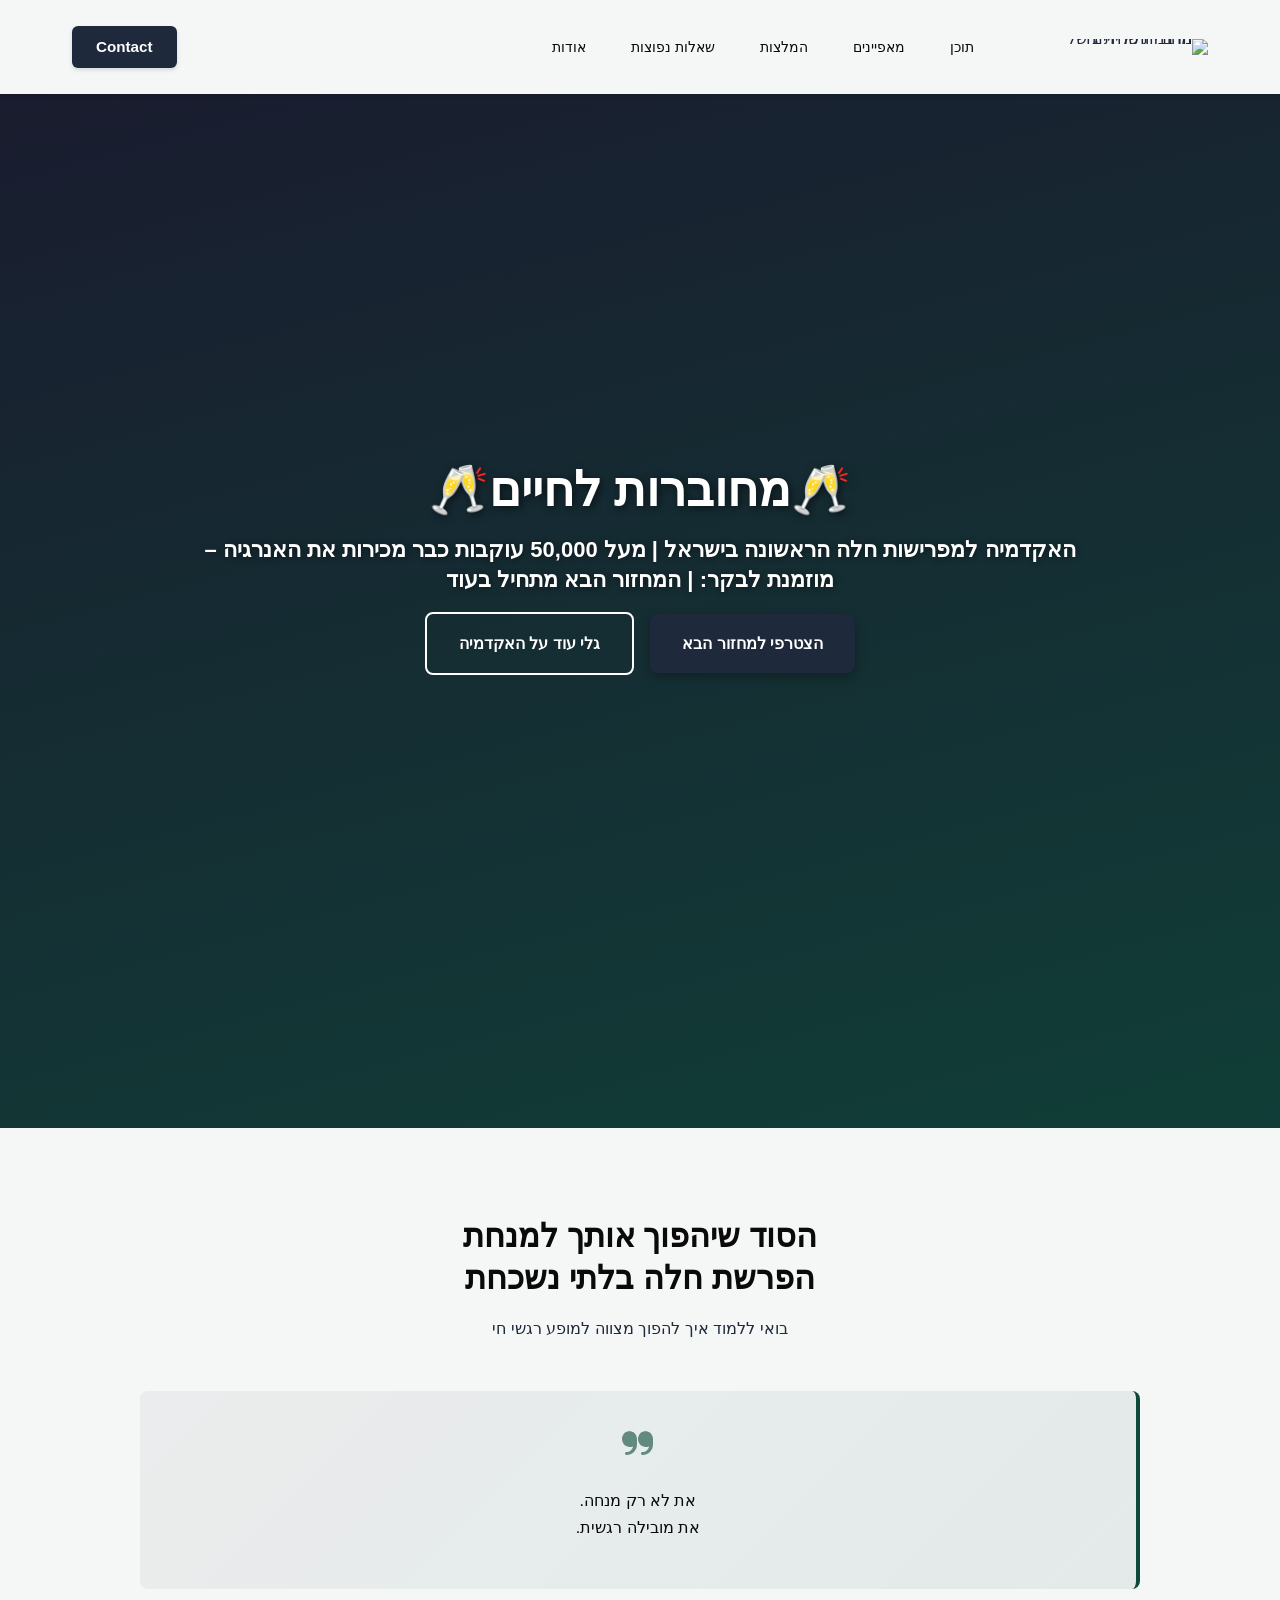
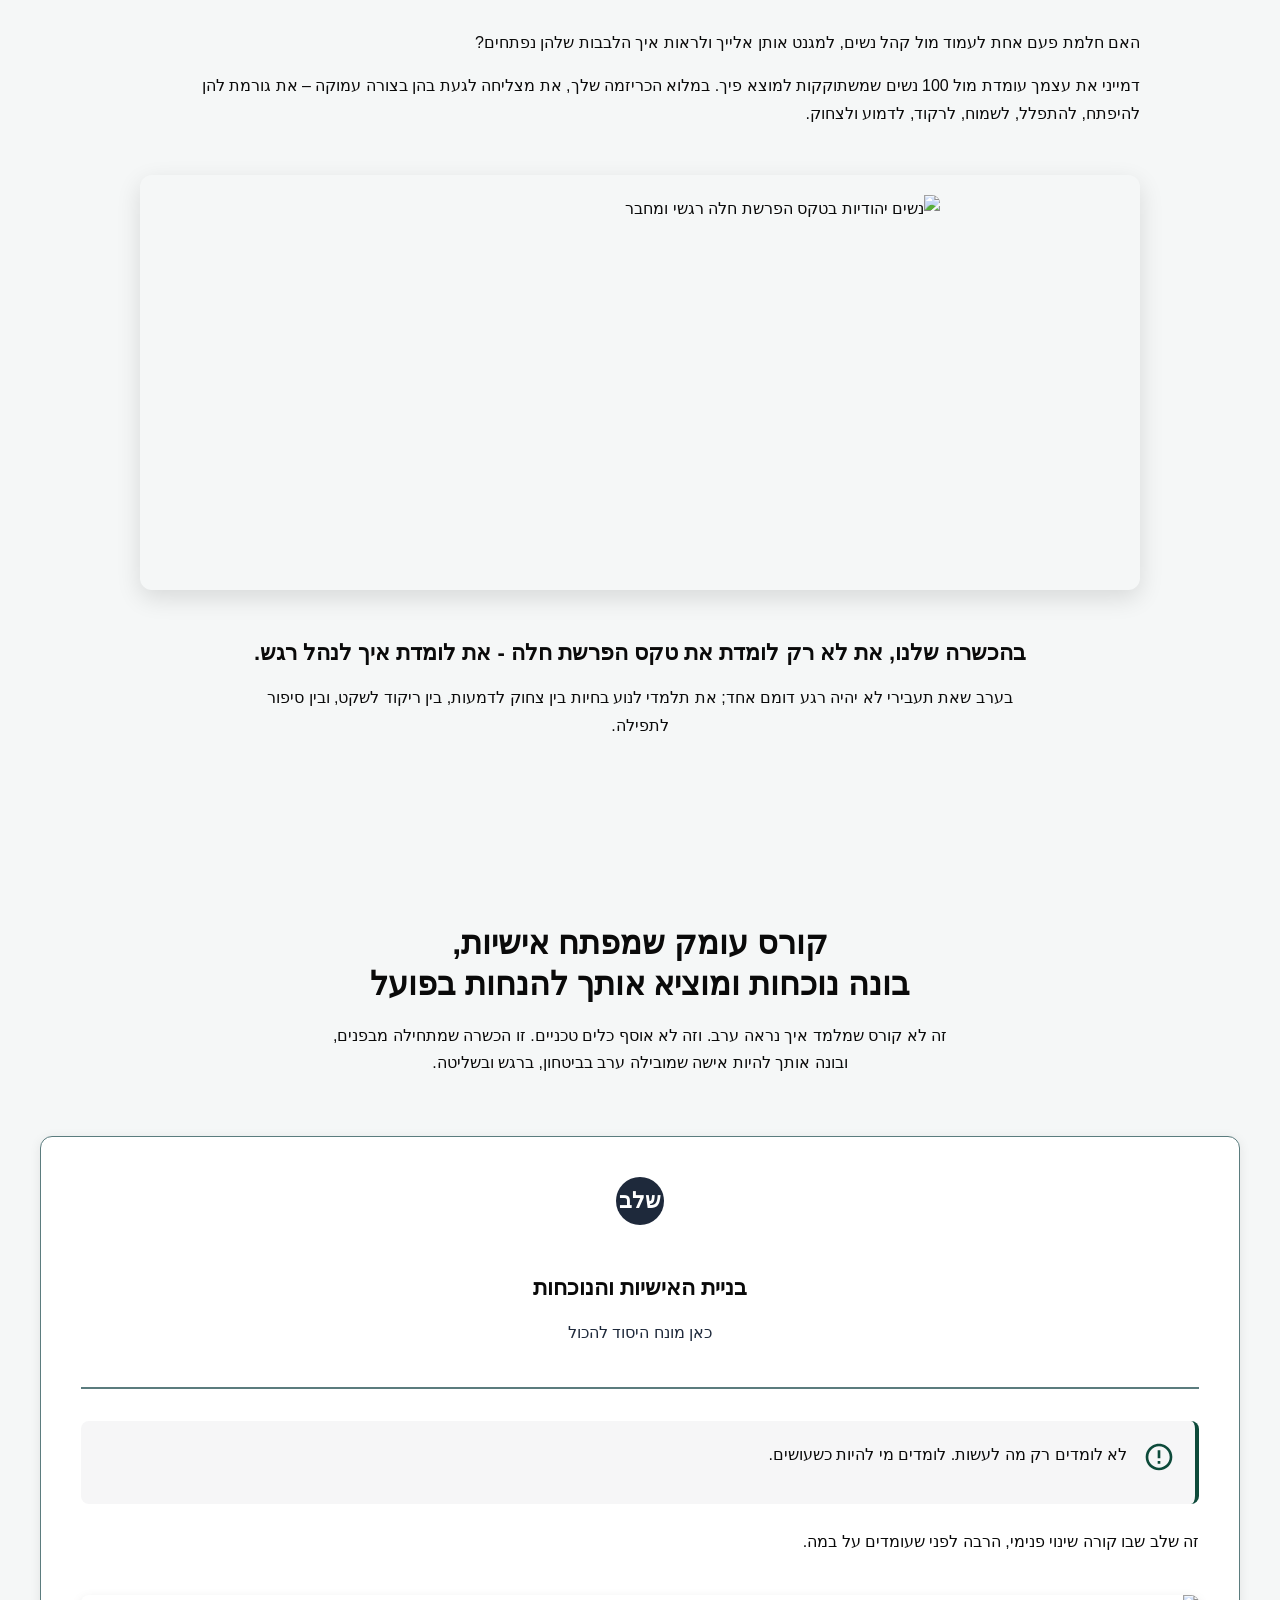
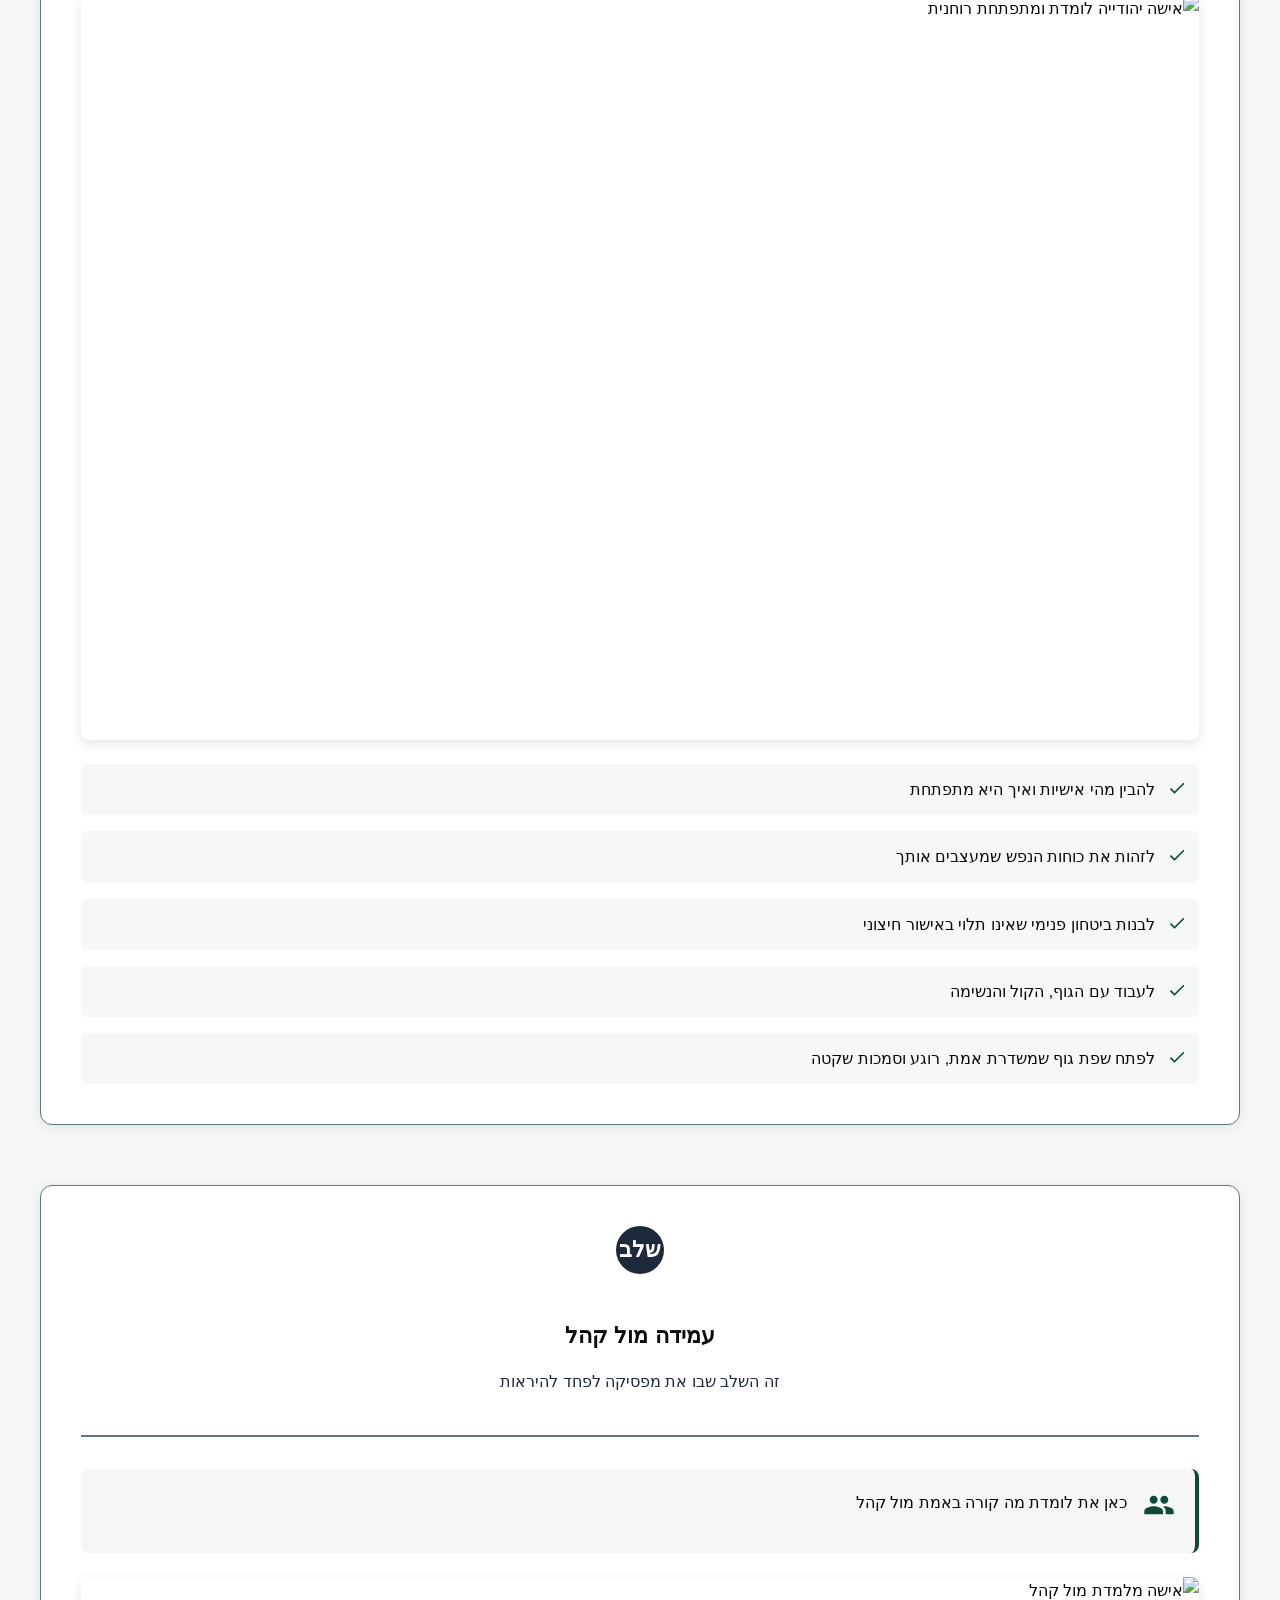
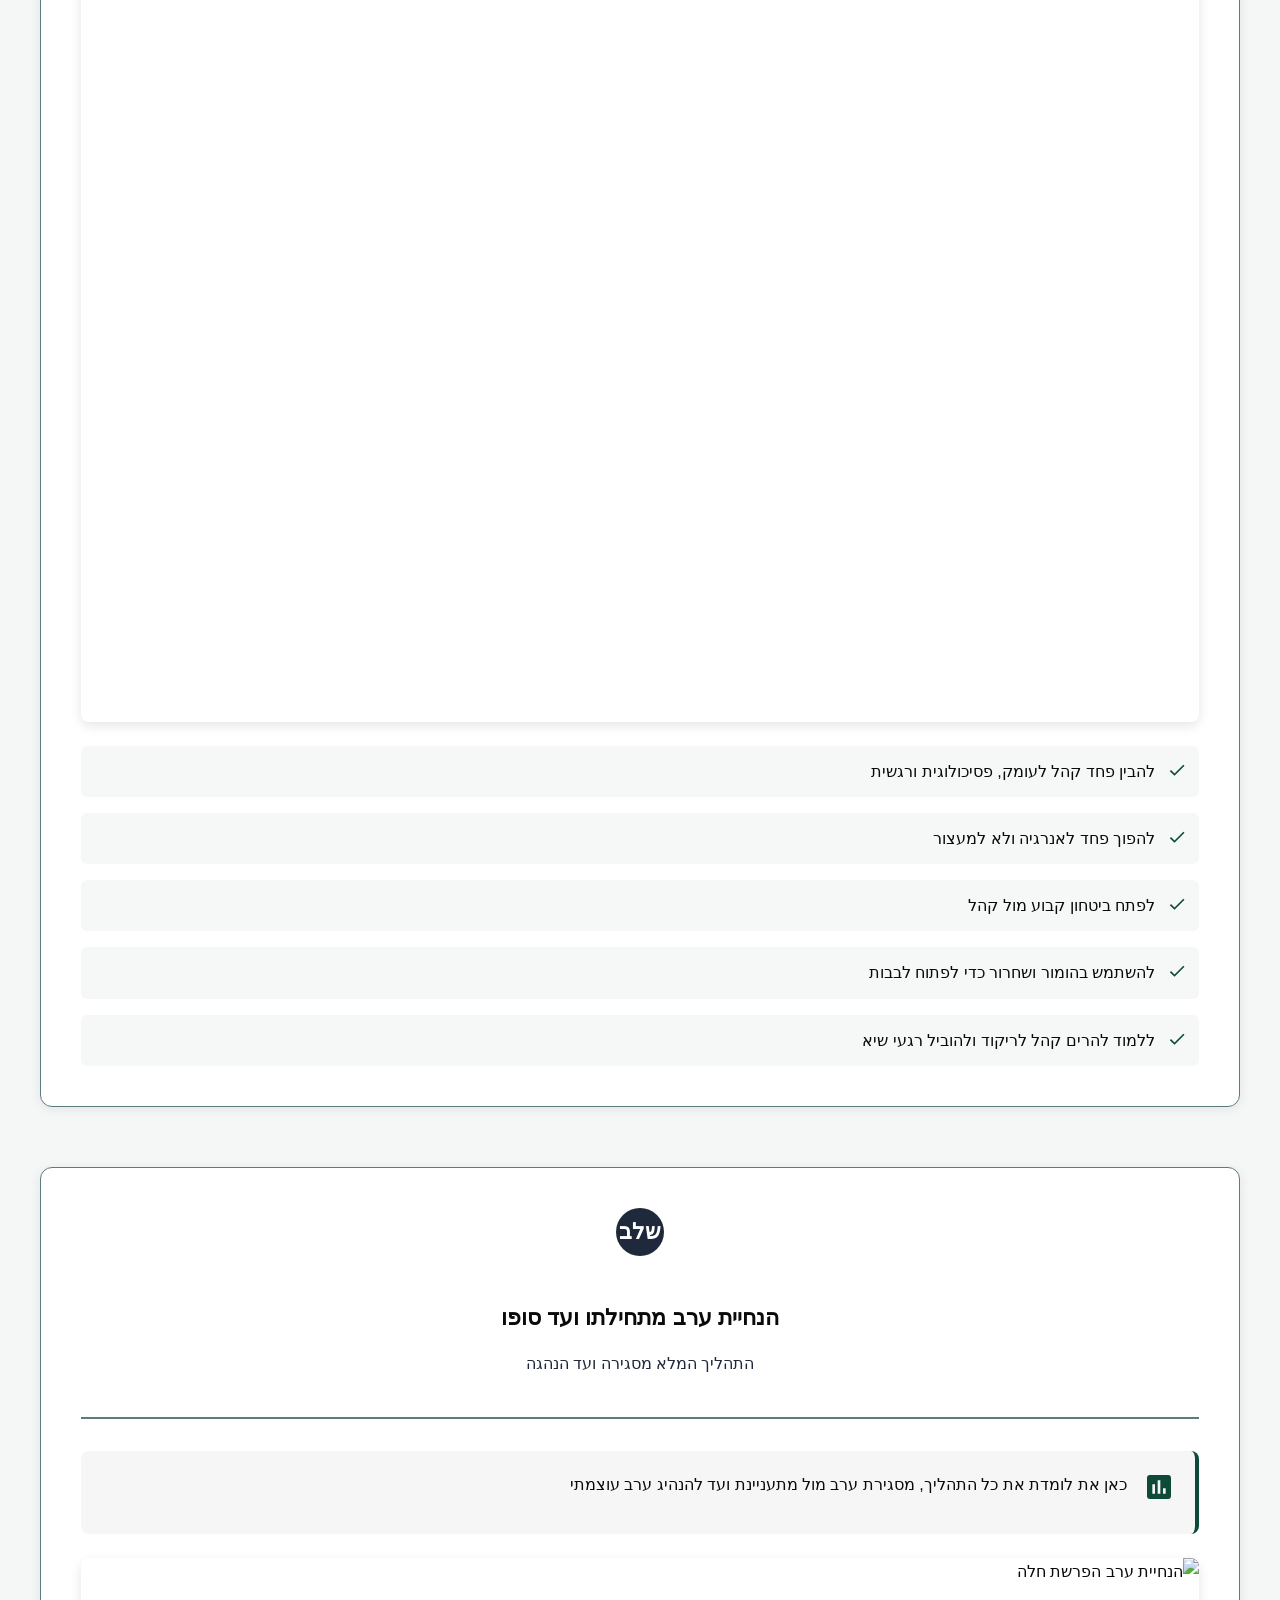
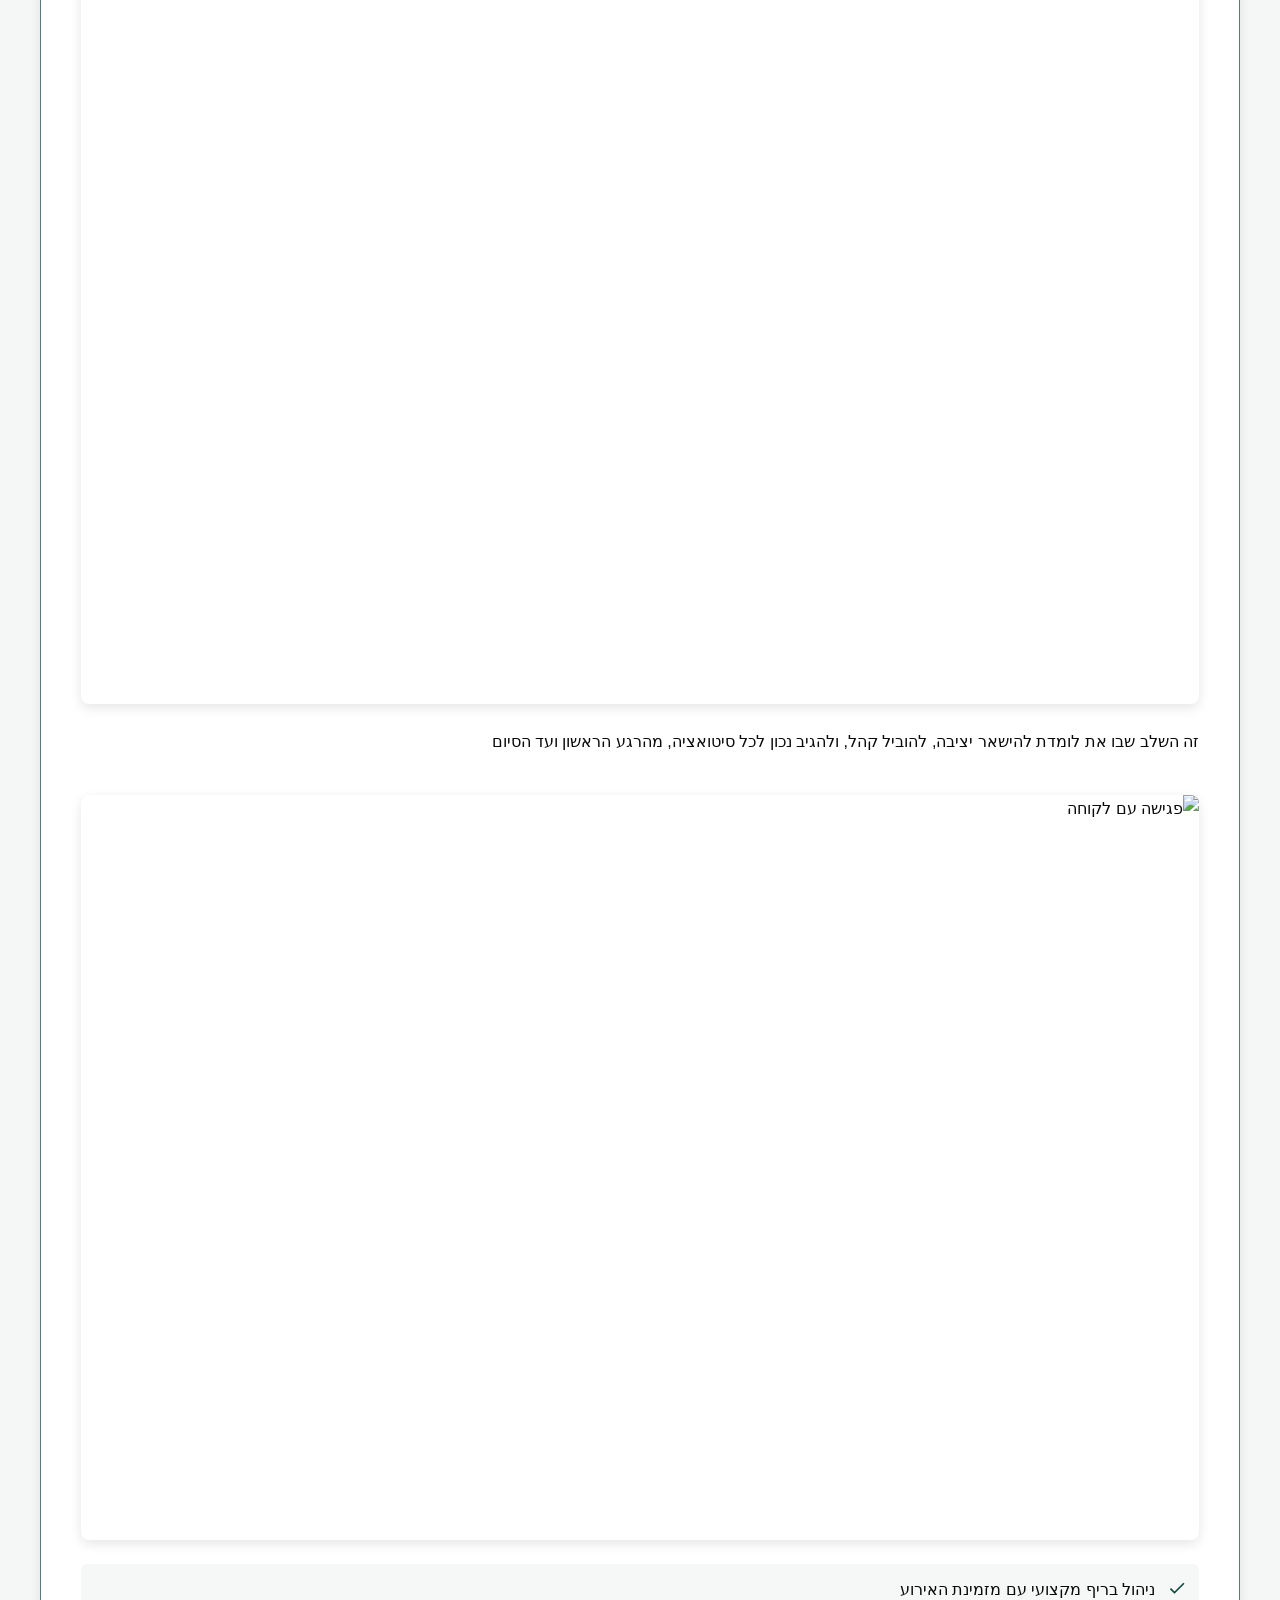
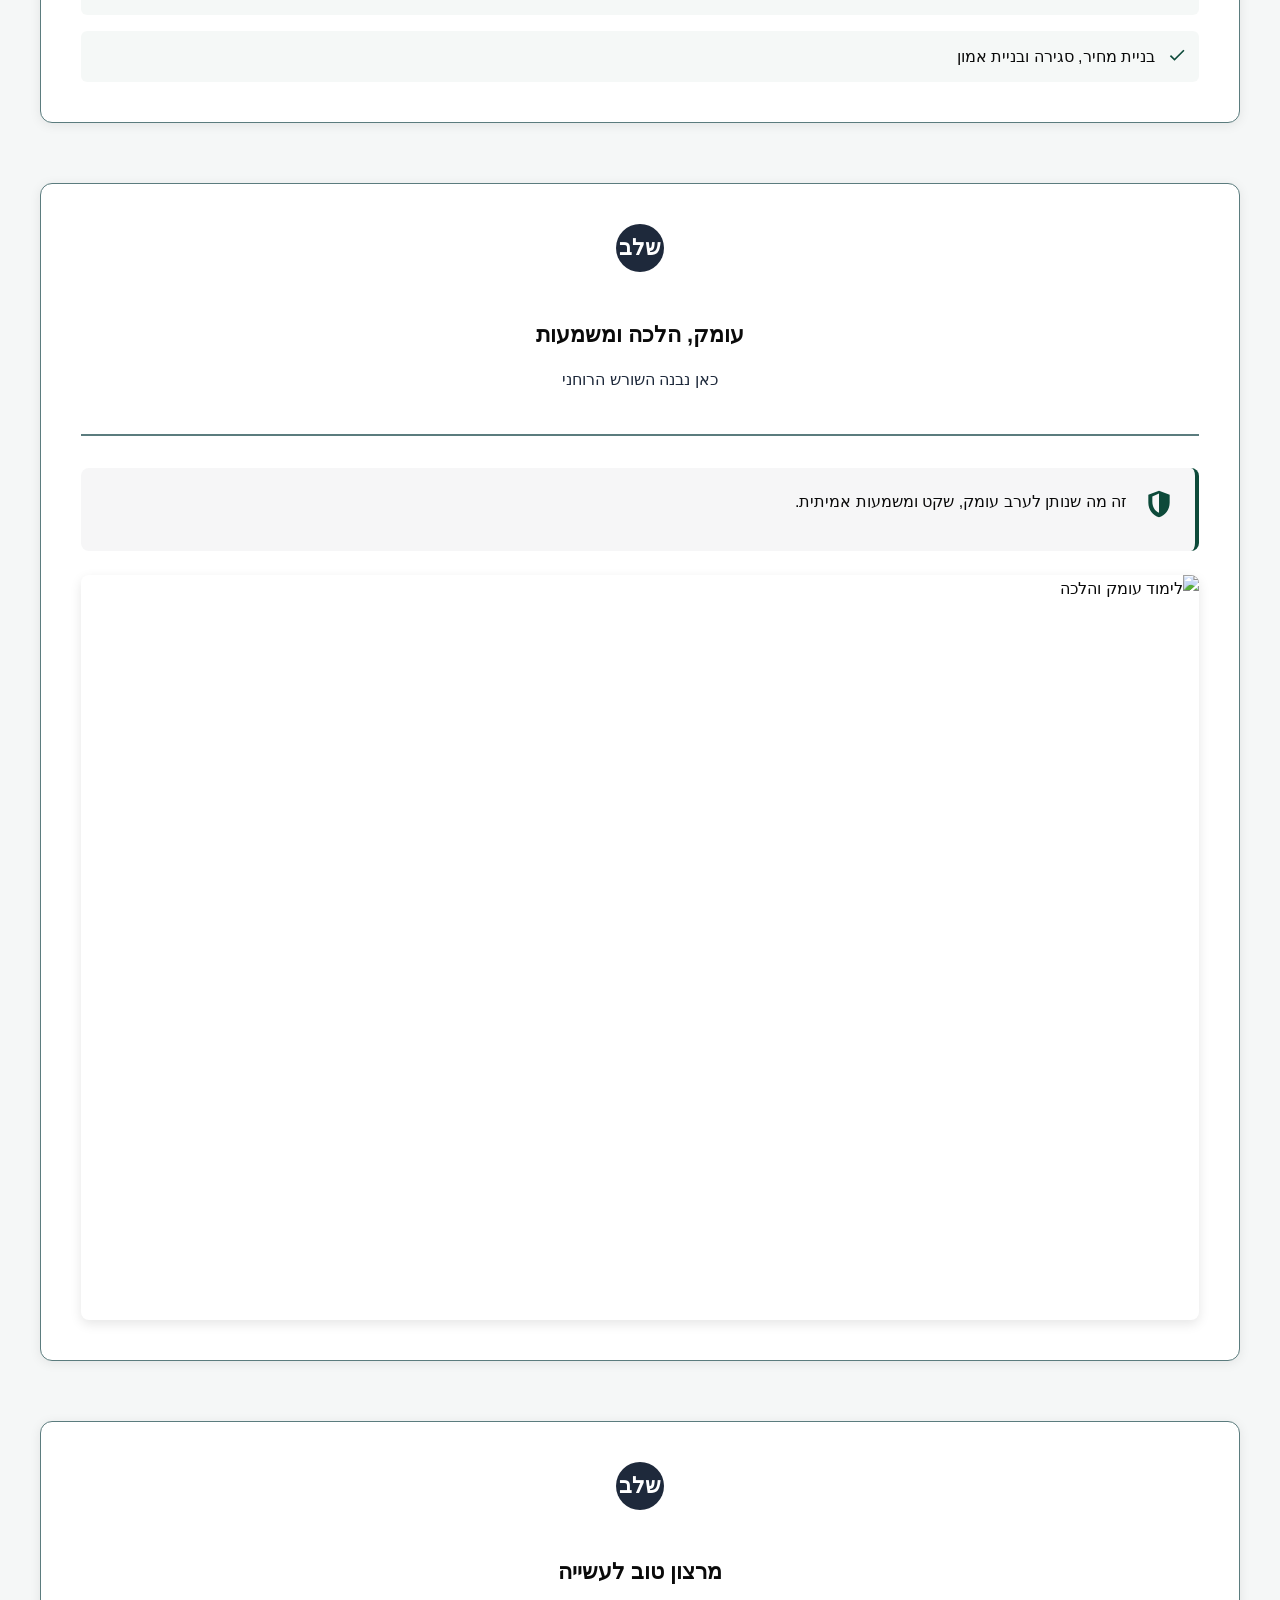
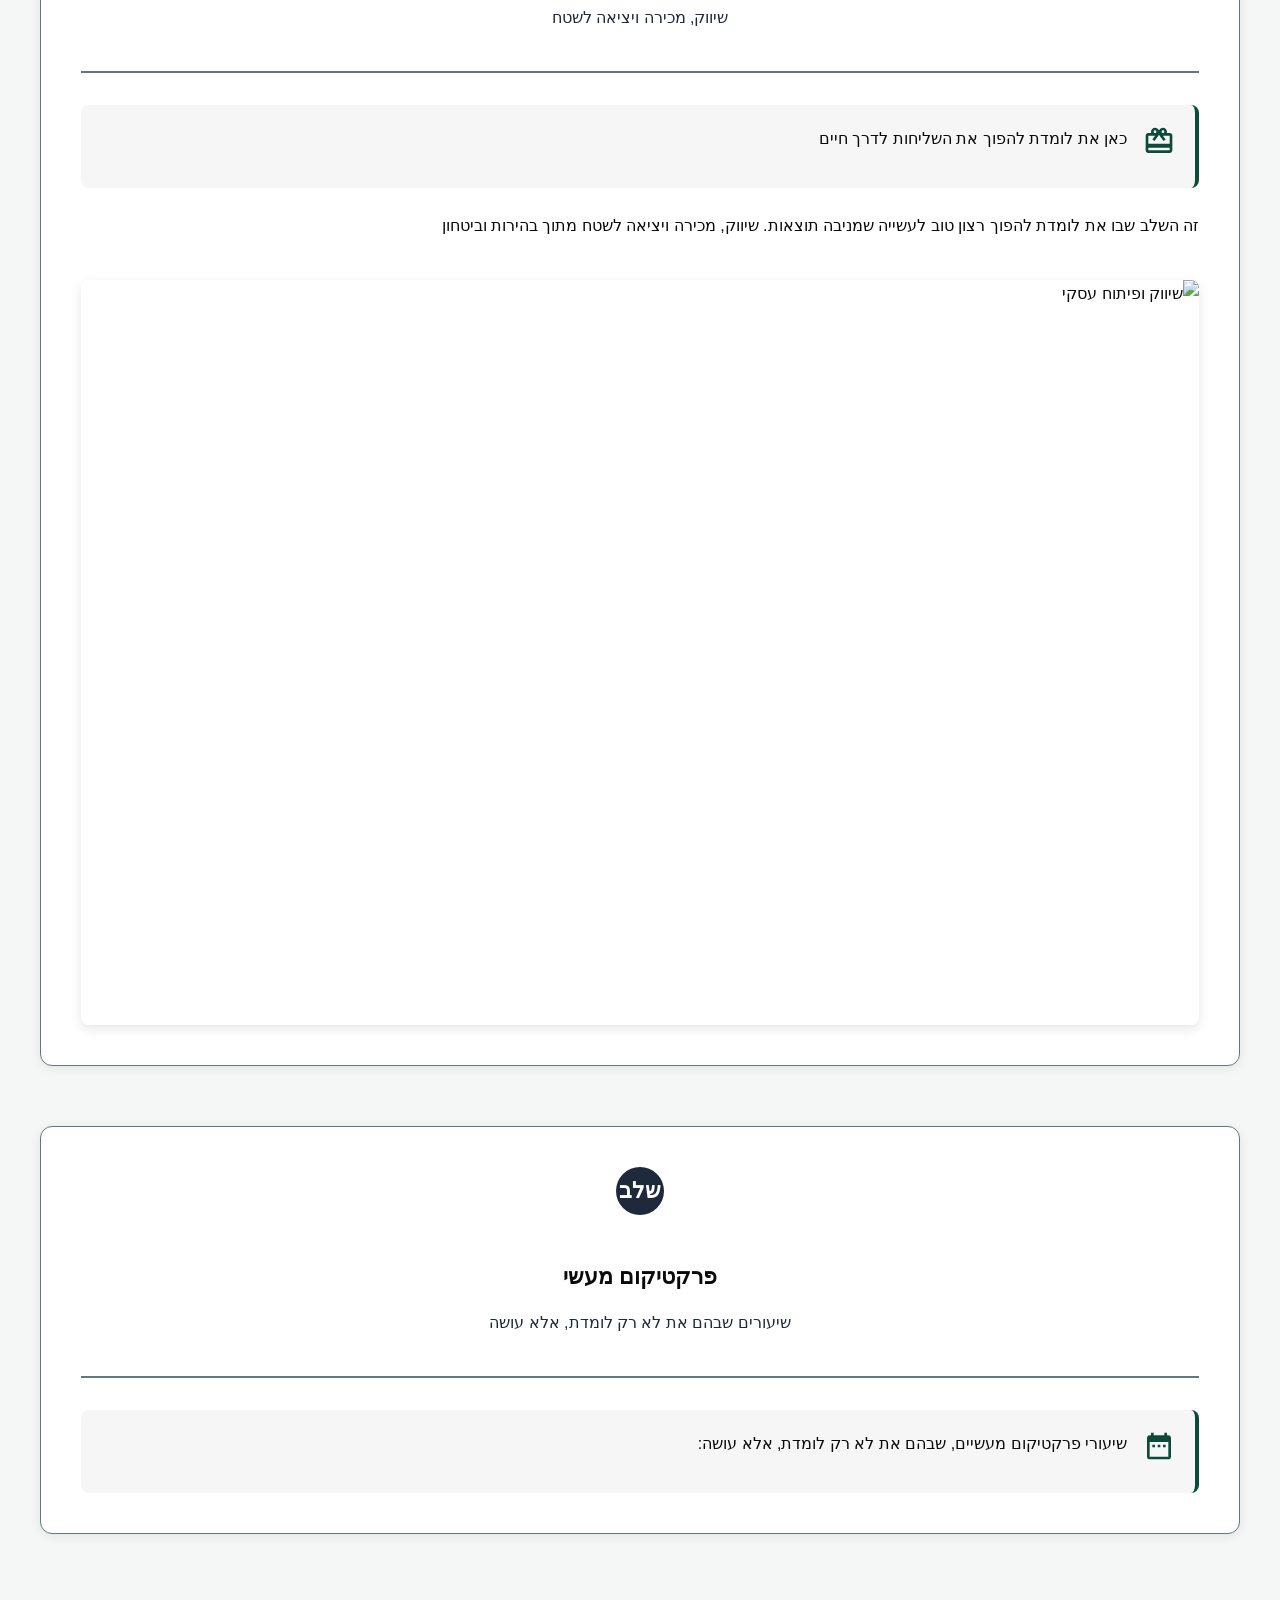
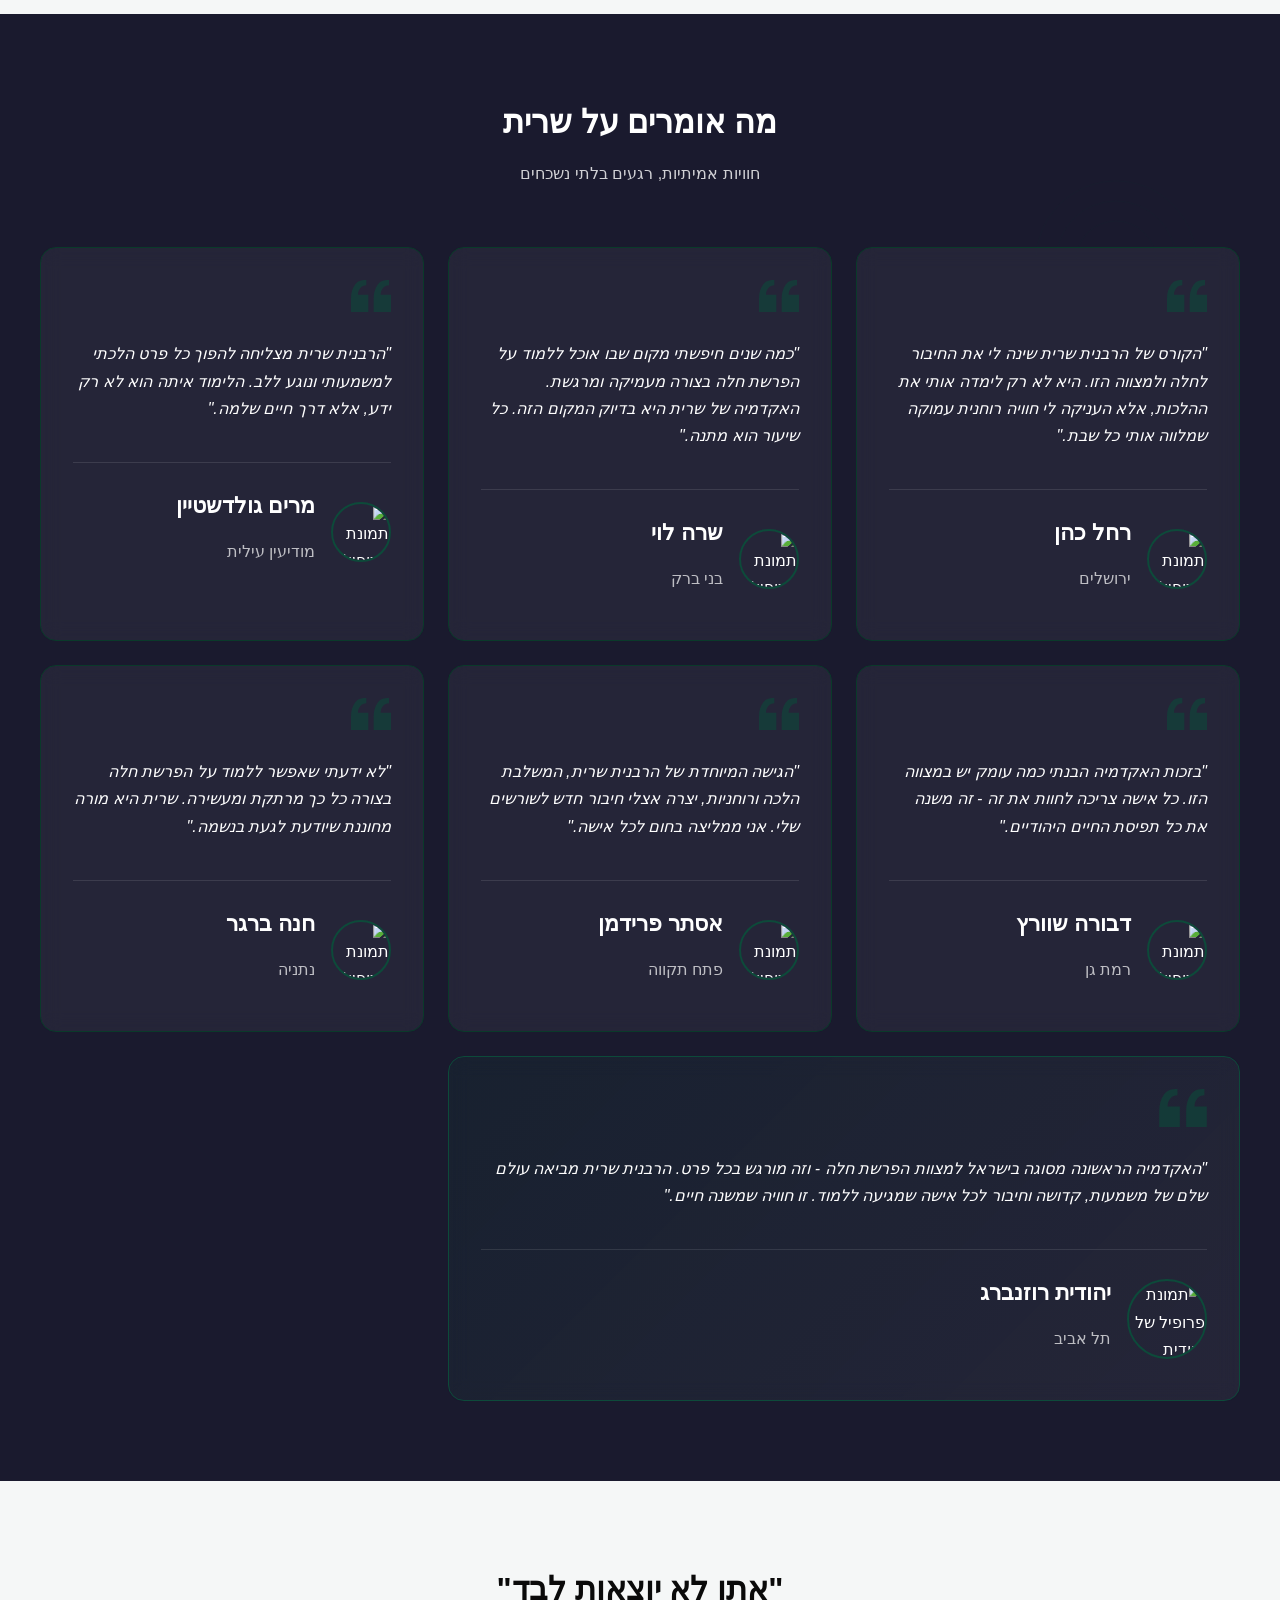
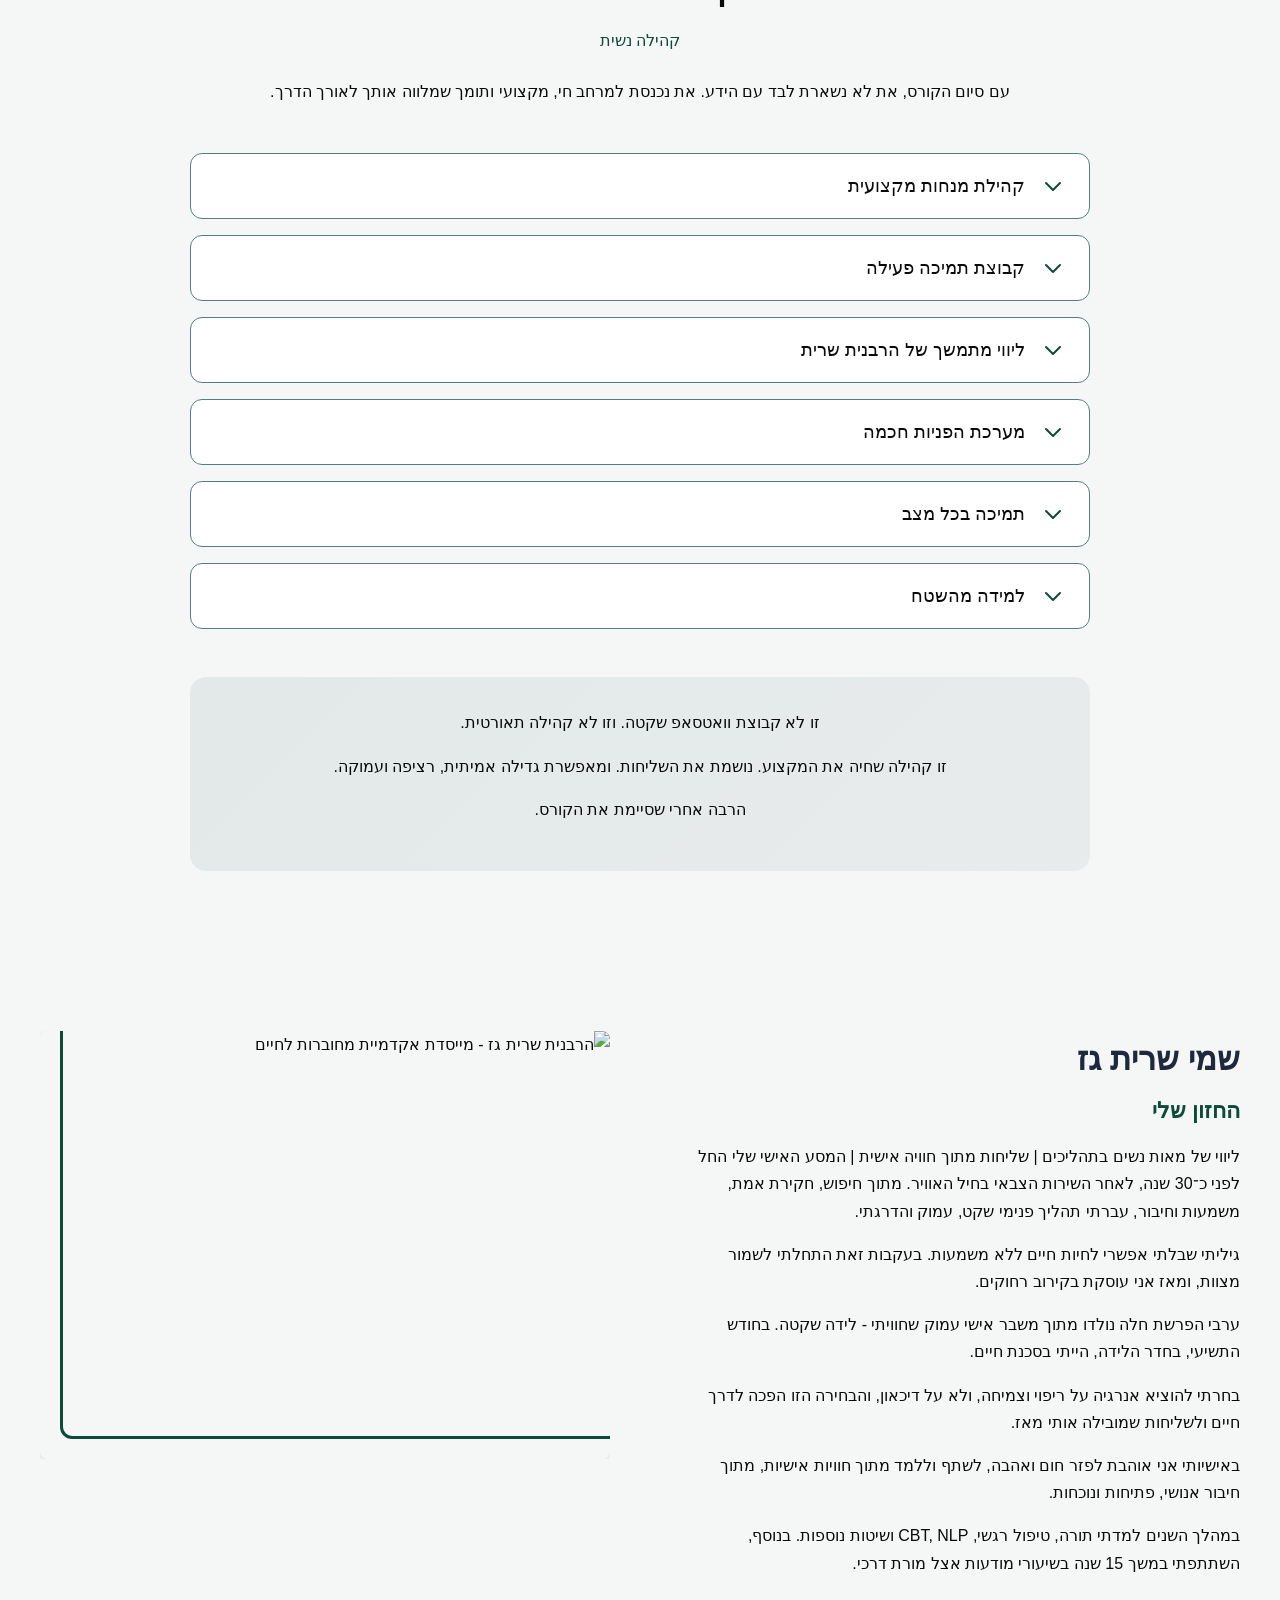
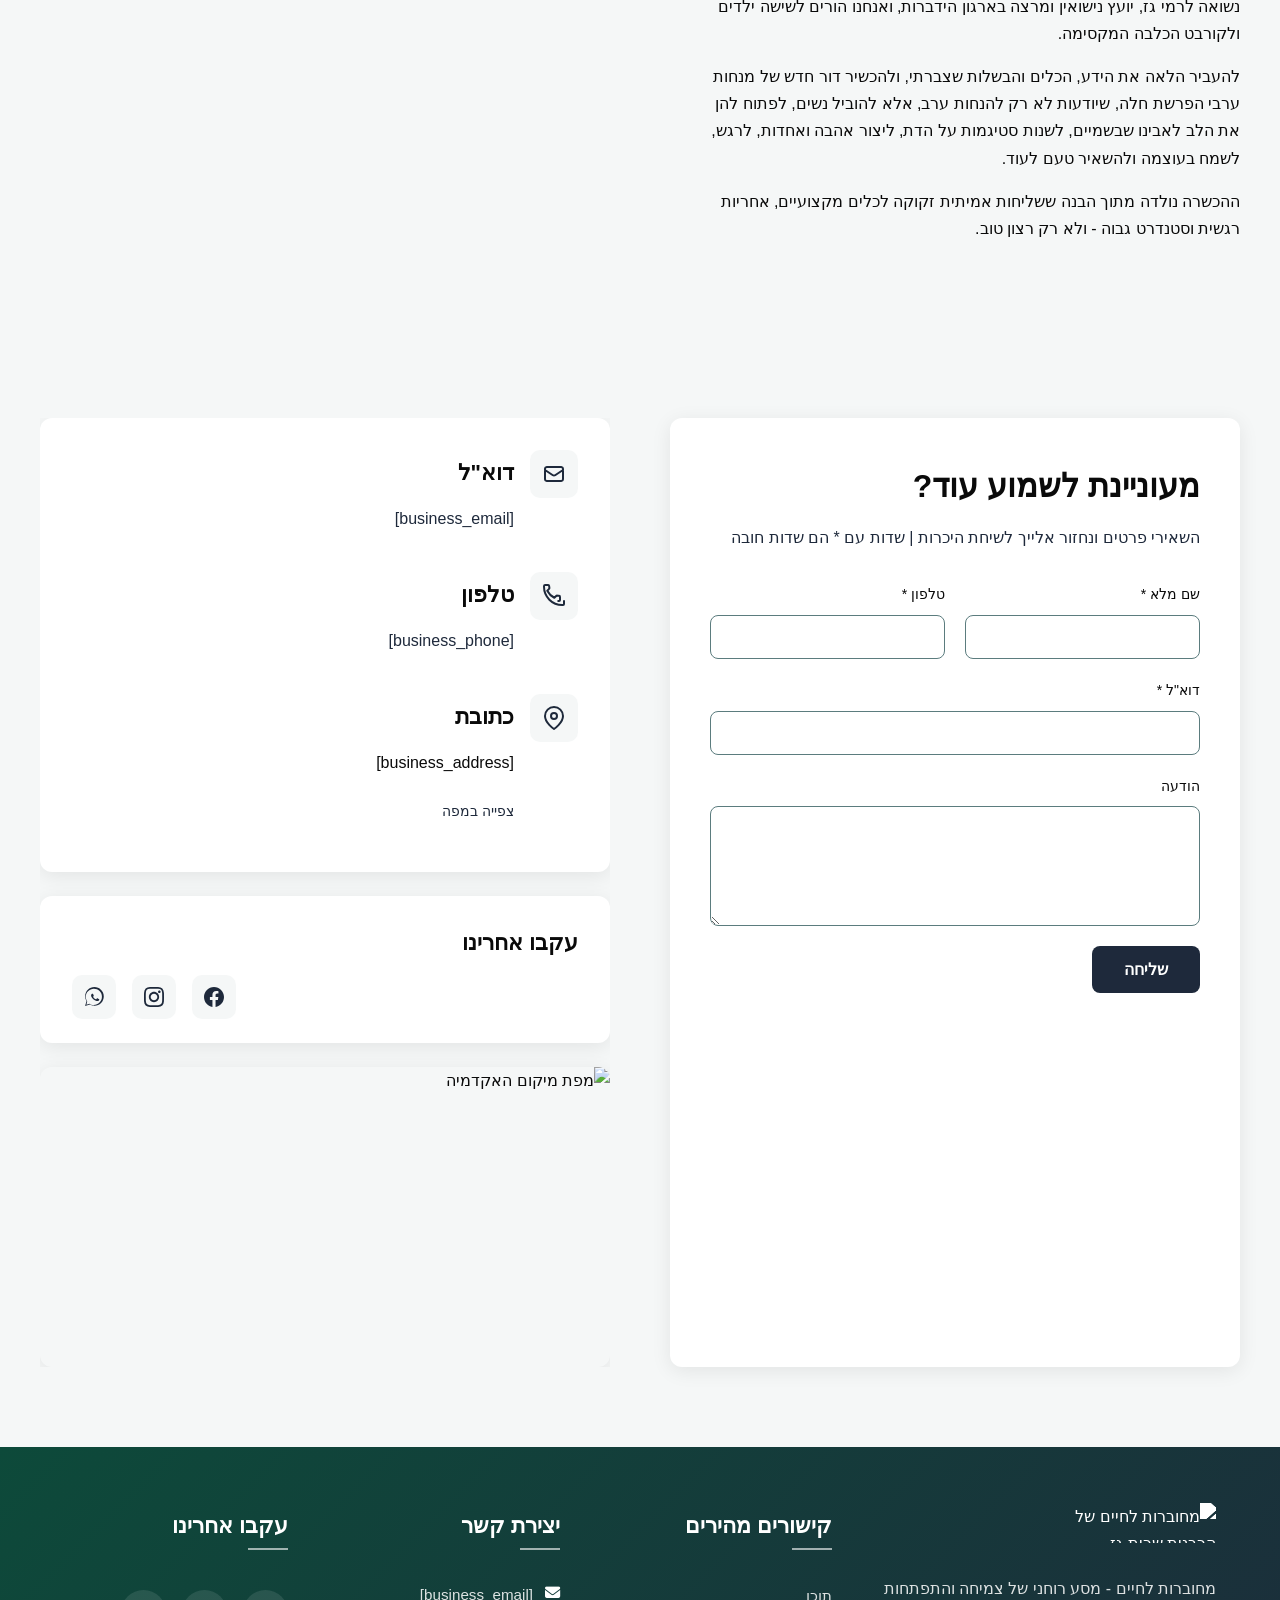
==== index.html @ 37fed54e "Background sync: Progressive GitHub Sync" ====
<!DOCTYPE html>
<html lang="he" dir="rtl">
<head>
    <meta charset="UTF-8">
    <meta name="viewport" content="width=device-width, initial-scale=1.0">
    <meta name="robots" content="index, follow">
    <title>האקדמיה הראשונה להפרשת חלה בישראל — מחוברות לחיים של הרבנית שרית גז</title>
    <meta name="description" content="גלי את המשמעות הרוחנית והעוצמה הנשית של מצוות הפרשת חלה. האקדמיה הראשונה מסוגה בישראל מציעה חיבור אותנטי למסורת היהודית דרך לימוד מעמיק והדרכה מקצועית.">
    <meta name="keywords" content="הפרשת חלה, מצוות נשים, חינוך דתי לנשים, רוחניות יהודית, הרבנית שרית גז">
    
    <!-- Favicons -->
    <link rel="icon" type="image/x-icon" href="/assets/favicon.ico">
    <link rel="icon" type="image/png" sizes="16x16" href="/assets/favicon-16x16.png">
    <link rel="icon" type="image/png" sizes="32x32" href="/assets/favicon-32x32.png">
    <link rel="icon" type="image/png" sizes="48x48" href="/assets/favicon-48x48.png">
    <link rel="icon" type="image/png" sizes="192x192" href="/assets/favicon-192x192.png">
    <link rel="icon" type="image/png" sizes="512x512" href="/assets/favicon-512x512.png">
    <link rel="apple-touch-icon" href="/assets/apple-touch-icon.png">
    <!-- Zappy Analytics -->
<script>
(function() {
  'use strict';
  
  // Configuration
  var config = {
    websiteId: '66d292fa-f5eb-47b8-a511-7087f84e6ab9',
    apiUrl: 'https://qaapi.zappy5.com/api/analytics/track',
    sessionDuration: 30 * 60 * 1000, // 30 minutes
    visitorDuration: 30 * 24 * 60 * 60 * 1000, // 30 days
    trackPageViews: true,
    trackClicks: true,
    trackFormSubmissions: true
  };
  
  // Generate or retrieve persistent visitor ID (30 days)
  function getVisitorId() {
    var visitorKey = 'zappy_visitor_' + config.websiteId;
    var visitor = null;
    
    try {
      visitor = localStorage.getItem(visitorKey);
      if (visitor) {
        var visitorData = JSON.parse(visitor);
        var now = Date.now();
        
        // Check if visitor ID is still valid (30 days)
        if (now - visitorData.created < config.visitorDuration) {
          // Update last seen timestamp
          visitorData.lastSeen = now;
          localStorage.setItem(visitorKey, JSON.stringify(visitorData));
          return visitorData.id;
        }
      }
    } catch (e) {
      console.warn('Zappy Analytics: LocalStorage not available');
    }
    
    // Generate new visitor ID
    var newVisitorId = 'zv_' + Date.now() + '_' + Math.random().toString(36).substr(2, 9);
    
    try {
      localStorage.setItem(visitorKey, JSON.stringify({
        id: newVisitorId,
        created: Date.now(),
        lastSeen: Date.now()
      }));
    } catch (e) {
      // Continue without local storage
    }
    
    return newVisitorId;
  }
  
  // Generate or retrieve session ID (30 minutes)
  function getSessionId() {
    var sessionKey = 'zappy_session_' + config.websiteId;
    var session = null;
    
    try {
      session = sessionStorage.getItem(sessionKey);
      if (session) {
        var sessionData = JSON.parse(session);
        var now = Date.now();
        
        // Check if session is still valid
        if (now - sessionData.timestamp < config.sessionDuration) {
          // Update timestamp
          sessionData.timestamp = now;
          sessionStorage.setItem(sessionKey, JSON.stringify(sessionData));
          return sessionData.id;
        }
      }
    } catch (e) {
      console.warn('Zappy Analytics: SessionStorage not available');
    }
    
    // Generate new session ID
    var newSessionId = 'zs_' + Date.now() + '_' + Math.random().toString(36).substr(2, 9);
    
    try {
      sessionStorage.setItem(sessionKey, JSON.stringify({
        id: newSessionId,
        timestamp: Date.now()
      }));
    } catch (e) {
      // Continue without session storage
    }
    
    return newSessionId;
  }
  
  var visitorId = getVisitorId();
  var sessionId = getSessionId();
  
  // Track an event
  function trackEvent(eventType, data) {
    data = data || {};
    
    var eventData = {
      website_id: config.websiteId,
      event_type: eventType,
      page_path: window.location.pathname,
      referrer: document.referrer || 'direct',
      visitor_id: visitorId,
      session_id: sessionId,
      metadata: data
    };
    
    // Use sendBeacon if available (better for page unload events)
    if (navigator.sendBeacon) {
      var blob = new Blob([JSON.stringify(eventData)], { type: 'application/json' });
      navigator.sendBeacon(config.apiUrl, blob);
    } else {
      // Fallback to fetch
      fetch(config.apiUrl, {
        method: 'POST',
        headers: {
          'Content-Type': 'application/json'
        },
        body: JSON.stringify(eventData),
        keepalive: true
      }).catch(function(error) {
        console.warn('Zappy Analytics: Failed to track event', error);
      });
    }
  }
  
  // Track page view
  if (config.trackPageViews) {
    trackEvent('pageview', {
      title: document.title,
      url: window.location.href
    });
  }
  
  // Track clicks on important elements
  if (config.trackClicks) {
    document.addEventListener('click', function(e) {
      var target = e.target;
      
      // Track button clicks (counted as actions)
      if (target.tagName === 'BUTTON' || target.closest('button')) {
        var button = target.tagName === 'BUTTON' ? target : target.closest('button');
        trackEvent('click', {
          element: 'button',
          text: button.textContent.trim().substring(0, 100),
          id: button.id || null,
          class: button.className || null
        });
      }
      
      // Track link clicks (navigation - not counted as actions)
      else if (target.tagName === 'A' || target.closest('a')) {
        var link = target.tagName === 'A' ? target : target.closest('a');
        trackEvent('navigation', {
          element: 'link',
          text: link.textContent.trim().substring(0, 100),
          href: link.href,
          external: link.hostname !== window.location.hostname
        });
      }
    }, true);
  }
  
  // Track form submissions
  if (config.trackFormSubmissions) {
    document.addEventListener('submit', function(e) {
      var form = e.target;
      
      trackEvent('form_submit', {
        form_id: form.id || null,
        form_name: form.name || null,
        form_action: form.action || null,
        form_method: form.method || 'GET'
      });
    }, true);
  }
  
  // Track time on page (send on page unload)
  var pageLoadTime = Date.now();
  
  window.addEventListener('beforeunload', function() {
    var timeOnPage = Math.floor((Date.now() - pageLoadTime) / 1000); // in seconds
    
    trackEvent('page_unload', {
      time_on_page: timeOnPage,
      page_path: window.location.pathname
    });
  });
  
  // Expose tracking function globally for custom events
  window.zappyAnalytics = {
    track: trackEvent,
    getVisitorId: function() { return visitorId; },
    getSessionId: function() { return sessionId; }
  };
  
})();
</script>
<!-- End Zappy Analytics -->
    <meta property="og:title" content="האקדמיה הראשונה להפרשת חלה בישראל — מחוברות לחיים של הרבנית שרית גז">
  <meta property="og:description" content="גלי את המשמעות הרוחנית והעוצמה הנשית של מצוות הפרשת חלה. האקדמיה הראשונה מסוגה בישראל מציעה חיבור אותנטי למסורת היהודית דרך לימוד מעמיק והדרכה מקצועית.">
  <meta property="og:type" content="website">
  <meta property="og:locale" content="he_IL">
  
  <meta name="twitter:card" content="summary_large_image">
  <meta name="twitter:title" content="האקדמיה הראשונה להפרשת חלה בישראל — מחוברות לחיים של הרבנית שרית גז">
  <meta name="twitter:description" content="גלי את המשמעות הרוחנית והעוצמה הנשית של מצוות הפרשת חלה. האקדמיה הראשונה מסוגה בישראל מציעה חיבור אותנטי למסורת היהודית דרך לימוד מעמיק והדרכה מקצועית.">
  
  <link rel="stylesheet" href="https://cdnjs.cloudflare.com/ajax/libs/font-awesome/6.4.0/css/all.min.css">

    <!-- Favicons -->
    <link rel="icon" type="image/x-icon" href="/assets/favicon.ico">
    <link rel="icon" type="image/png" sizes="16x16" href="/assets/favicon-16x16.png">
    <link rel="icon" type="image/png" sizes="32x32" href="/assets/favicon-32x32.png">
    <link rel="icon" type="image/png" sizes="48x48" href="/assets/favicon-48x48.png">
    <link rel="icon" type="image/png" sizes="192x192" href="/assets/favicon-192x192.png">
    <link rel="icon" type="image/png" sizes="512x512" href="/assets/favicon-512x512.png">
    <link rel="apple-touch-icon" href="/assets/apple-touch-icon.png">
    <!-- Cookie Consent -->
    <link rel="stylesheet" href="https://cdn.jsdelivr.net/npm/vanilla-cookieconsent@3/dist/cookieconsent.css">
    <script src="https://cdn.jsdelivr.net/npm/vanilla-cookieconsent@3/dist/cookieconsent.umd.js"></script>
    <!-- Mickidum Accessibility Toolbar -->
    <script src="https://cdn.jsdelivr.net/gh/mickidum/acc_toolbar/acctoolbar/acctoolbar.min.js"></script>
    <link rel="stylesheet" href="/styles.css">

    <style id="zappy-dropdown-submenu-styles">
      /* ========== DESKTOP DROPDOWN SUBMENU STYLES ========== */
      /* Base styles for dropdown submenus - parent must be positioned */
      .nav-menu li:has(.sub-menu), nav li:has(.sub-menu), .navbar li:has(.sub-menu), #navMenu li:has(.sub-menu) { position: relative; }
      /* Submenu base - hidden by default */
      .nav-menu .sub-menu, nav .sub-menu, .navbar .sub-menu, #navMenu .sub-menu { display: block !important; position: absolute !important; top: 100%; left: 0; min-width: 220px; background: white; border-radius: 8px; box-shadow: 0 8px 25px rgba(0,0,0,0.15); padding: 8px 0; opacity: 0; visibility: hidden; transform: translateY(10px); transition: all 0.3s ease; z-index: 1000; list-style: none; pointer-events: none; }
      /* CRITICAL: Desktop hover styles to show dropdown */
      .nav-menu li:hover > .sub-menu, nav li:hover > .sub-menu, .navbar li:hover > .sub-menu, #navMenu li:hover > .sub-menu { opacity: 1 !important; visibility: visible !important; transform: translateY(0) !important; pointer-events: auto !important; }
      /* Submenu item styling */
      .sub-menu li { list-style: none; margin: 0; padding: 0; }
      .sub-menu a { display: block !important; padding: 10px 16px !important; color: var(--text-dark, #333) !important; font-weight: 500; text-decoration: none; white-space: nowrap; transition: background-color 0.2s; }
      .sub-menu a:hover { background-color: #f5f5f5; }
      /* RTL (Hebrew/Arabic) dropdown positioning */
      [dir="rtl"] .nav-menu .sub-menu, [dir="rtl"] nav .sub-menu, [dir="rtl"] .navbar .sub-menu, html[lang="he"] .nav-menu .sub-menu, html[lang="he"] nav .sub-menu, html[lang="he"] .navbar .sub-menu, html[lang="ar"] .nav-menu .sub-menu, html[lang="ar"] nav .sub-menu, html[lang="ar"] .navbar .sub-menu { left: auto !important; right: 0 !important; }
      /* Hide empty dropdown menus */
      .sub-menu:empty, .sub-menu:not(:has(li:not(.zappy-hidden-menu-item))), .sub-menu:not(:has(li)) { display: none !important; opacity: 0 !important; visibility: hidden !important; pointer-events: none !important; }
      /* Desktop: show submenu on Menu Group hover */
      li:has(.menu-group-title):hover > .sub-menu { opacity: 1 !important; visibility: visible !important; transform: translateY(0) !important; pointer-events: auto !important; }
      /* Menu Group title styling */
      .nav-menu > li > .menu-group-title, #navMenu > li > .menu-group-title { display: inline-block; padding: 0.5rem 1rem; cursor: default; user-select: none; }
      
      /* ========== MOBILE SUBMENU STYLES ========== */
      @media (max-width: 768px) {
        .nav-menu .sub-menu, nav .sub-menu, .navbar .sub-menu, #navMenu .sub-menu { position: static !important; transform: none !important; box-shadow: none !important; background: transparent !important; max-height: 0; overflow: hidden; opacity: 0; visibility: hidden; transition: max-height 0.3s ease, opacity 0.3s ease; padding: 0 !important; border-radius: 0 !important; }
        .sub-menu.mobile-expanded { max-height: 500px !important; opacity: 1 !important; visibility: visible !important; padding: 8px 0 8px 16px !important; }
        [dir="rtl"] .sub-menu.mobile-expanded, html[lang="he"] .sub-menu.mobile-expanded { padding: 8px 16px 8px 0 !important; }
        /* Disable hover behavior on mobile */
        .nav-menu li:hover > .sub-menu, nav li:hover > .sub-menu, .navbar li:hover > .sub-menu, #navMenu li:hover > .sub-menu { opacity: 0; visibility: hidden; pointer-events: none; }
        .nav-menu li > .sub-menu.mobile-expanded, nav li > .sub-menu.mobile-expanded, .navbar li > .sub-menu.mobile-expanded, #navMenu li > .sub-menu.mobile-expanded { opacity: 1 !important; visibility: visible !important; pointer-events: auto !important; }
        .nav-menu li:has(.sub-menu), nav li:has(.sub-menu), .navbar li:has(.sub-menu), #navMenu li:has(.sub-menu) { display: flex !important; flex-wrap: wrap !important; align-items: center !important; position: relative !important; min-height: 44px !important; }
        .nav-menu li:has(.sub-menu) > a, nav li:has(.sub-menu) > a, .navbar li:has(.sub-menu) > a, #navMenu li:has(.sub-menu) > a { flex: 1 !important; min-width: 0 !important; }
        .nav-menu li:has(.sub-menu) > .menu-group-title, nav li:has(.sub-menu) > .menu-group-title, .navbar li:has(.sub-menu) > .menu-group-title, #navMenu li:has(.sub-menu) > .menu-group-title { flex: 1 !important; min-width: 0 !important; padding: 0 !important; line-height: inherit !important; }
        .nav-menu li:has(.sub-menu) > .sub-menu, nav li:has(.sub-menu) > .sub-menu, .navbar li:has(.sub-menu) > .sub-menu, #navMenu li:has(.sub-menu) > .sub-menu { flex-basis: 100% !important; width: 100% !important; }
        .nav-menu li:has(.sub-menu) > a [class*="chevron"], .nav-menu li:has(.sub-menu) > a [class*="arrow"], .nav-menu li:has(.sub-menu) > a .fa-chevron-down, .nav-menu li:has(.sub-menu) > a .fa-angle-down, nav li:has(.sub-menu) > a [class*="chevron"], nav li:has(.sub-menu) > a [class*="arrow"], #navMenu li:has(.sub-menu) > a [class*="chevron"], #navMenu li:has(.sub-menu) > a [class*="arrow"] { display: none !important; visibility: hidden !important; }
        .mobile-submenu-toggle { display: flex !important; align-items: center !important; justify-content: center !important; width: 44px !important; height: auto !important; background: transparent !important; border: none !important; cursor: pointer !important; color: var(--text-dark) !important; position: static !important; flex-shrink: 0 !important; align-self: stretch !important; z-index: 2 !important; padding: 0 !important; margin: 0 !important; }
        .mobile-submenu-toggle::after { content: '' !important; width: 0 !important; height: 0 !important; border-left: 6px solid transparent !important; border-right: 6px solid transparent !important; border-top: 7px solid currentColor !important; transition: transform 0.3s ease !important; }
        .mobile-submenu-toggle.expanded::after { transform: rotate(180deg) !important; }
        .sub-menu a { padding: 10px 0 !important; display: block !important; color: var(--text-dark) !important; }
        .navbar .sub-menu li a, nav.navbar .sub-menu li a, .zappy-products-dropdown .sub-menu a { color: var(--text-dark) !important; }
      }
      @media (min-width: 769px) { .mobile-submenu-toggle { display: none !important; } }
    </style>

    <style id="mobile-lang-menu-deployed-css">
    @media (max-width: 768px) {
      .lang-switcher,
      .nav-cta-container .lang-switcher,
      .nav-container .lang-switcher,
      .navbar .lang-switcher,
      .navbar .nav-cta-container .lang-switcher,
      .nav-icons-left .lang-switcher,
      .nav-ecommerce-icons .lang-switcher { display: none !important; }
      .mobile-lang-menu { width: 100%; border-top: 1px solid rgba(128,128,128,0.2); padding: 8px 0 0 0; margin-top: 8px; }
      .mobile-lang-toggle { display: flex !important; align-items: center; justify-content: space-between; width: 100%; padding: 12px 16px; background: none; border: none; cursor: pointer; font-size: 15px; color: inherit; font-family: inherit; }
      .mobile-lang-toggle::after { content: ''; display: inline-block; width: 8px; height: 8px; border-right: 2px solid currentColor; border-bottom: 2px solid currentColor; transform: rotate(45deg); transition: transform 0.3s ease; margin-left: 8px; }
      .mobile-lang-toggle.expanded::after { transform: rotate(-135deg); }
      .mobile-lang-options { max-height: 0; overflow: hidden; transition: max-height 0.3s ease; }
      .mobile-lang-options.expanded { max-height: 300px; }
      .mobile-lang-option { display: flex !important; align-items: center; gap: 10px; padding: 10px 24px; text-decoration: none; color: inherit; font-size: 14px; font-family: inherit; }
      .mobile-lang-option:hover { background: rgba(128,128,128,0.1); }
      .mobile-lang-option.active { font-weight: 600; opacity: 0.7; pointer-events: none; }
      .mobile-lang-option img { width: 20px; height: 20px; border-radius: 50%; }
    }
    @media (min-width: 769px) {
      .mobile-lang-menu { display: none !important; }
    }
    </style>

    <style id="zappy-widget-visibility">
      #mic-access-tool-general-button, .mic-access-tool-general-button,
      #mic-init-access-tool .mic-access-tool-general-button, #mic-init-access-tool #mic-access-tool-general-button,
      ._access-icon, #mic-access-tool-box, .mic-access-tool-box,
      #mic-init-access-tool #mic-access-tool-box, div[id*="mic-access-tool-box"], ._access-menu {
        display: none !important; visibility: hidden !important; opacity: 0 !important; pointer-events: none !important;
      }
    </style>
</head>
<body>

  <nav class="navbar" dir="rtl">
  <button class="mobile-toggle" id="mobileToggle" aria-label="תפריט">
    <svg class="hamburger-icon" width="24" height="24" viewBox="0 0 24 24" fill="none">
      <path d="M3 12h18M3 6h18M3 18h18" stroke="currentColor" stroke-width="2" stroke-linecap="round"></path>
    </svg>
    <svg class="close-icon" width="24" height="24" viewBox="0 0 24 24" fill="none" style="display: none;">
      <path d="M18 6L6 18M6 6l12 12" stroke="currentColor" stroke-width="2" stroke-linecap="round"></path>
    </svg>
  </button>
  
  <button class="phone-header-btn" aria-label="התקשר">
    <svg width="20" height="20" viewBox="0 0 24 24" fill="currentColor">
      <path d="M22 16.92v3a2 2 0 0 1-2.18 2 19.79 19.79 0 0 1-8.63-3.07 19.5 19.5 0 0 1-6-6 19.79 19.79 0 0 1-3.07-8.67A2 2 0 0 1 4.11 2h3a2 2 0 0 1 2 1.72 12.84 12.84 0 0 0 .7 2.81 2 2 0 0 1-.45 2.11L8.09 9.91a16 16 0 0 0 6 6l1.27-1.27a2 2 0 0 1 2.11-.45 12.84 12.84 0 0 0 2.81.7A2 2 0 0 1 22 16.92z"></path>
    </svg>
  </button>
  
  <div class="nav-container">
    <div class="nav-right-group"><div class="nav-brand"><a href="/" class="logo-link" aria-label="Home"><img src="/assets/logo-1773312511036-ez32ql.webp?v=1773312512132-c377g3" alt="מחוברות לחיים של הרבנית שרית גז" class="logo"></a></div><ul class="nav-menu" id="navMenu"><li><a href="#content">תוכן</a></li><li><a href="#features">מאפיינים</a></li><li><a href="#testimonials">המלצות</a></li><li><a href="#faq">שאלות נפוצות</a></li><li><a href="#about">אודות</a></li></ul></div>
    
    
    
    <div class="nav-cta-container">
      <a href="#contact" class="nav-cta-btn">Contact</a>
    </div>
  </div>
</nav>
<script>

// Navbar Mobile Menu Toggle and Contrast Fix
(function() {
  // Use 'load' event instead of 'DOMContentLoaded' to ensure we run AFTER all other scripts
  window.addEventListener('load', function() {
    
    // FIX MOBILE BUTTON CONTRAST
    // Detect navbar background color and apply contrasting color to mobile buttons
    const navbar = document.querySelector('.navbar, nav, header');
    if (!navbar) {
      console.log('[Navbar] Navbar element not found');
      return;
    }
    
    // DECLARE VARIABLES EARLY to avoid Temporal Dead Zone errors
    // These are used in multiple places below
    let mobileToggle = document.getElementById('mobileToggle') ||
                       document.querySelector('.mobile-toggle') ||
                       document.querySelector('.hamburger') ||
                       document.querySelector('.hamburger-menu') ||
                       document.querySelector('.menu-toggle') ||
                       document.querySelector('.burger-menu') ||
                       document.querySelector('[aria-label="Menu"]') ||
                       document.querySelector('[aria-label="תפריט"]');
    
    const phoneBtn = document.querySelector('.phone-header-btn');
    
    const computedStyle = window.getComputedStyle(navbar);
    let bgColor = computedStyle.backgroundColor;
    
    console.log('[Navbar] Initial navbar background:', bgColor);
    
    // Check if background is transparent or rgba with 0 alpha
    const isTransparent = bgColor === 'transparent' || 
                         bgColor === 'rgba(0, 0, 0, 0)' ||
                         (bgColor.startsWith('rgba') && bgColor.includes(', 0)'));
    
    if (isTransparent) {
      // Check for background-image or gradient
      const bgImage = computedStyle.backgroundImage;
      if (bgImage && bgImage !== 'none') {
        console.log('[Navbar] Navbar has background image/gradient, using dark text');
        bgColor = 'rgb(240, 240, 240)'; // Assume light background
      } else {
        // Transparent navbar - check body background
        const bodyBg = window.getComputedStyle(document.body).backgroundColor;
        console.log('[Navbar] Navbar transparent, using body background:', bodyBg);
        bgColor = bodyBg;
      }
    }
    
    // Calculate luminance to determine if background is light or dark
    const rgb = bgColor.match(/\d+/g);
    if (rgb && rgb.length >= 3) {
      const r = parseInt(rgb[0]);
      const g = parseInt(rgb[1]);
      const b = parseInt(rgb[2]);
      const luminance = (0.299 * r + 0.587 * g + 0.114 * b) / 255;
      
      // Mobile button colors are set by Claude's AI-generated CSS (same as .nav-menu a)
      // No dynamic color overrides needed - colors come from the generated navbar CSS
      console.log('[Navbar] Mobile button colors preserved from Claude CSS (luminance:', luminance.toFixed(2) + ')');
      
      // FIX ICON SIZES - Ensure SVGs are properly sized and visible
      // INJECT CRITICAL CSS TO OVERRIDE ANY CONFLICTING RULES
      const criticalCSS = document.createElement('style');
      criticalCSS.id = 'zappy-mobile-nav-fix';
      const htmlLang = document.documentElement.lang || 'en';
      const htmlDir = document.documentElement.dir || 'ltr';
      // Check both dir attribute AND lang for RTL detection
      // dir="rtl" is the most reliable indicator
      const isRTL = htmlDir === 'rtl' || htmlLang === 'he' || htmlLang === 'ar';
      
      criticalCSS.textContent = `
        /* Hide mobile buttons on desktop, show only on mobile */
        @media (min-width: 769px) {
          .mobile-toggle,
          .phone-header-btn {
            display: none !important;
          }
        }
        
        /* Show and position mobile buttons correctly on mobile */
        @media (max-width: 768px) {
          .mobile-toggle,
          .phone-header-btn {
            position: absolute !important;
            top: 50% !important;
            transform: translateY(-50%) !important;
            z-index: 1001 !important;
            display: flex !important;
            align-items: center !important;
            justify-content: center !important;
            width: 36px !important;
            height: 36px !important;
            border-radius: 50% !important;
            border: none !important;
            cursor: pointer !important;
            padding: 6px !important;
            background: none !important;
            color: var(--nav-text, var(--text-dark)) !important;
          }
          
          /* LTR positioning (default): hamburger LEFT, phone RIGHT */
          html:not([dir="rtl"]):not([lang="he"]):not([lang="ar"]) .mobile-toggle,
          html[dir="ltr"] .mobile-toggle {
            left: 12px !important;
            right: auto !important;
          }
          html:not([dir="rtl"]):not([lang="he"]):not([lang="ar"]) .phone-header-btn,
          html[dir="ltr"] .phone-header-btn {
            right: 12px !important;
            left: auto !important;
          }
          
          /* RTL positioning: hamburger RIGHT, phone LEFT */
          html[dir="rtl"] .mobile-toggle,
          html[lang="he"] .mobile-toggle,
          html[lang="ar"] .mobile-toggle {
            right: 12px !important;
            left: auto !important;
          }
          html[dir="rtl"] .phone-header-btn,
          html[lang="he"] .phone-header-btn,
          html[lang="ar"] .phone-header-btn {
            left: 12px !important;
            right: auto !important;
          }
          
          /* CRITICAL: Ensure nav-container has min-height on mobile */
          /* All children are positioned absolutely/fixed on mobile, so height:auto collapses to 0 */
          .nav-container {
            min-height: 70px !important;
            position: relative !important;
          }
          
          /* Ensure SVG icons are properly sized and inherit color */
          .mobile-toggle svg,
          .phone-header-btn svg {
            width: 24px !important;
            height: 24px !important;
            /* Don't force display - let JavaScript control hamburger/close toggle */
          }
          
          /* Reset nav-cta-container on mobile - remove desktop box-shadow/padding */
          /* that creates a visible ghost box when CTA button is hidden */
          .nav-cta-container {
            box-shadow: none !important;
            padding: 0 !important;
          }
          
          /* Hide nav-cta-container entirely on mobile when there's no lang-switcher */
          /* (only the CTA button is inside, and it's hidden on mobile) */
          .nav-cta-container:not(:has(.lang-switcher)) {
            display: none !important;
          }
          
          /* CRITICAL: Prevent hero image fade gradient from bleeding over headline text */
          /* The .image-fade-gradient has bottom: -30px (extends below parent) */
          /* On mobile stacked layout, this overlaps the h1 text below the image */
          .hero-image-column {
            overflow: hidden !important;
          }
          .image-fade-gradient {
            bottom: 0 !important;
          }
          
          /* Hide desktop language switcher on mobile - hamburger menu handles it */
          /* High specificity to override stored CSS */
          .lang-switcher,
          .nav-cta-container .lang-switcher,
          .nav-container .lang-switcher,
          .navbar .lang-switcher,
          .navbar .nav-cta-container .lang-switcher {
            display: none !important;
          }
        }
      `;
      
      // Remove existing fix if present and inject new one
      const existing = document.getElementById('zappy-mobile-nav-fix');
      if (existing) existing.remove();
      document.head.appendChild(criticalCSS);
      
      console.log('[Navbar] Critical CSS injected for mobile nav positioning');
      
      // ONLY apply inline positioning styles on mobile viewport
      // On desktop, the CSS handles hiding these buttons with display: none
      // Inline styles were breaking desktop layout by overriding CSS
      const isMobileViewport = window.innerWidth <= 768;
      
      if (mobileToggle) {
        // Icon sizing applies to all viewports for consistency
        const hamburgerIcon = mobileToggle.querySelector('.hamburger-icon');
        const closeIcon = mobileToggle.querySelector('.close-icon');
        
        if (hamburgerIcon) {
          hamburgerIcon.style.setProperty('width', '24px', 'important');
          hamburgerIcon.style.setProperty('height', '24px', 'important');
          hamburgerIcon.style.setProperty('display', 'block', 'important'); // Show hamburger by default
        }
        if (closeIcon) {
          closeIcon.style.setProperty('width', '24px', 'important');
          closeIcon.style.setProperty('height', '24px', 'important');
          closeIcon.style.setProperty('display', 'none', 'important'); // Hide close icon by default
        }
        
        // ONLY set positioning inline styles on mobile
        if (isMobileViewport) {
          mobileToggle.style.setProperty('position', 'absolute', 'important');
          mobileToggle.style.setProperty('top', '50%', 'important');
          mobileToggle.style.setProperty('transform', 'translateY(-50%)', 'important');
          mobileToggle.style.setProperty('z-index', '1001', 'important');
          
          // Clear any inline left/right so CSS can take over based on html[dir]
          mobileToggle.style.removeProperty('left');
          mobileToggle.style.removeProperty('right');
          
          console.log('[Navbar] Mobile toggle positioning applied (mobile viewport)');
        } else {
          // On desktop, clear any positioning styles to let CSS handle it
          mobileToggle.style.removeProperty('position');
          mobileToggle.style.removeProperty('top');
          mobileToggle.style.removeProperty('transform');
          mobileToggle.style.removeProperty('z-index');
          mobileToggle.style.removeProperty('left');
          mobileToggle.style.removeProperty('right');
          console.log('[Navbar] Desktop viewport - cleared mobile toggle inline positioning');
        }
      }
      
      if (phoneBtn) {
        // Icon sizing applies to all viewports
        const phoneIcon = phoneBtn.querySelector('svg');
        if (phoneIcon) {
          phoneIcon.style.width = '24px';
          phoneIcon.style.height = '24px';
          phoneIcon.setAttribute('width', '24');
          phoneIcon.setAttribute('height', '24');
        }
        
        // ONLY set positioning inline styles on mobile
        if (isMobileViewport) {
          phoneBtn.style.setProperty('position', 'absolute', 'important');
          phoneBtn.style.setProperty('top', '50%', 'important');
          phoneBtn.style.setProperty('transform', 'translateY(-50%)', 'important');
          phoneBtn.style.setProperty('z-index', '1001', 'important');
          
          // Clear any inline left/right so CSS can take over based on html[dir]
          phoneBtn.style.removeProperty('left');
          phoneBtn.style.removeProperty('right');
          
          console.log('[Navbar] Phone button positioning applied (mobile viewport)');
        } else {
          // On desktop, clear any positioning styles to let CSS handle it
          phoneBtn.style.removeProperty('position');
          phoneBtn.style.removeProperty('top');
          phoneBtn.style.removeProperty('transform');
          phoneBtn.style.removeProperty('z-index');
          phoneBtn.style.removeProperty('left');
          phoneBtn.style.removeProperty('right');
          console.log('[Navbar] Desktop viewport - cleared phone button inline positioning');
        }
      }
    } else {
      console.log('[Navbar] Could not parse background color:', bgColor);
    }
    
    // MOBILE MENU TOGGLE
    // Re-query in case DOM changed (mobileToggle already declared at top of function)
    mobileToggle = document.getElementById('mobileToggle') ||
                   document.querySelector('.mobile-toggle') ||
                   document.querySelector('.hamburger') ||
                   document.querySelector('.hamburger-menu') ||
                   document.querySelector('.menu-toggle') ||
                   document.querySelector('.burger-menu') ||
                   document.querySelector('[aria-label="Menu"]') ||
                   document.querySelector('[aria-label="תפריט"]');
    
    // EXPANDED SEARCH: Find nav menu by ID or class
    const navMenu = document.getElementById('navMenu') ||
                  document.querySelector('.nav-menu') ||
                  document.querySelector('.nav-links') ||
                  document.querySelector('nav ul:not(.submenu)');
    
    if (!mobileToggle || !navMenu) {
      console.log('[Navbar] Mobile toggle or menu not found:', { toggle: !!mobileToggle, menu: !!navMenu });
      return;
    }
    
    // Ensure navMenu has ID for CSS targeting
    if (!navMenu.id) {
      navMenu.id = 'navMenu';
    }
    
    console.log('[Navbar] Initializing mobile menu...');
    
    // Remove any existing event listeners by cloning the button
    const newToggle = mobileToggle.cloneNode(true);
    mobileToggle.parentNode.replaceChild(newToggle, mobileToggle);
    
    // Toggle menu on button click - use newToggle now
    newToggle.addEventListener('click', function(e) {
      e.preventDefault();
      e.stopPropagation();
      
      const hamburgerIcon = this.querySelector('.hamburger-icon');
      const closeIcon = this.querySelector('.close-icon');
      const isActive = navMenu.classList.contains('active');
      
      if (isActive) {
        // Close menu
        navMenu.classList.remove('active');
        if (hamburgerIcon) hamburgerIcon.style.setProperty('display', 'block', 'important');
        if (closeIcon) closeIcon.style.setProperty('display', 'none', 'important');
        document.body.style.overflow = '';
        console.log('[Navbar] Menu closed');
      } else {
        // Open menu
        navMenu.classList.add('active');
        if (hamburgerIcon) hamburgerIcon.style.setProperty('display', 'none', 'important');
        if (closeIcon) closeIcon.style.setProperty('display', 'block', 'important');
        document.body.style.overflow = 'hidden';
        console.log('[Navbar] Menu opened');
      }
    });
    
    // Close menu when clicking nav links (but NOT dropdown toggles)
    const navLinks = navMenu.querySelectorAll('a');
    navLinks.forEach(function(link) {
      link.addEventListener('click', function() {
        // Don't close if it's a dropdown child (unless it's a real navigation link)
        if (this.getAttribute('href') === '#') return;
        
        const hamburgerIcon = newToggle.querySelector('.hamburger-icon');
        const closeIcon = newToggle.querySelector('.close-icon');
        
        navMenu.classList.remove('active');
        if (hamburgerIcon) hamburgerIcon.style.setProperty('display', 'block', 'important');
        if (closeIcon) closeIcon.style.setProperty('display', 'none', 'important');
        document.body.style.overflow = '';
        console.log('[Navbar] Menu closed (link clicked)');
      });
    });
    
    // DROPDOWN MENU TOGGLE (for mobile and touch devices)
    var dropdownToggles = navMenu.querySelectorAll('.dropdown-toggle');
    dropdownToggles.forEach(function(toggle) {
      toggle.addEventListener('click', function(e) {
        e.preventDefault();
        e.stopPropagation();
        var parent = this.closest('.nav-dropdown');
        if (!parent) return;
        
        // Close other open dropdowns at the same level
        var siblings = parent.parentNode.querySelectorAll('.nav-dropdown.open');
        siblings.forEach(function(sib) {
          if (sib !== parent) sib.classList.remove('open');
        });
        
        parent.classList.toggle('open');
        console.log('[Navbar] Dropdown toggled:', parent.classList.contains('open') ? 'open' : 'closed');
      });
    });
    
    // Close dropdowns when clicking outside
    document.addEventListener('click', function(e) {
      if (!e.target.closest('.nav-dropdown')) {
        var openDropdowns = document.querySelectorAll('.nav-dropdown.open');
        openDropdowns.forEach(function(dd) { dd.classList.remove('open'); });
      }
    });
    
    console.log('[Navbar] Dropdown handlers initialized for ' + dropdownToggles.length + ' dropdowns');
    
    // Phone button functionality (phoneBtn already declared at top of function)
    if (phoneBtn) {
      phoneBtn.addEventListener('click', function() {
        // Get phone number from placeholder in page or use default
        const phoneLinks = document.querySelectorAll('a[href^="tel:"]');
        const phoneNumber = phoneLinks.length > 0 
          ? phoneLinks[0].getAttribute('href').replace('tel:', '')
          : '[business_phone]';
        
        window.location.href = 'tel:' + phoneNumber;
        console.log('[Navbar] Phone button clicked');
      });
    }
    
    console.log('[Navbar] Mobile menu initialized successfully');
    
    // === WHATSAPP BUTTON VISIBILITY FIX ===
    // Ensure WhatsApp floating button is hidden on desktop and visible on mobile
    // IMPORTANT: Only target the floating button by its class, NOT generic wa.me links
    const handleWhatsAppVisibility = function() {
      const whatsappBtn = document.querySelector('.whatsapp-float');
      if (whatsappBtn) {
        const isDesktop = window.innerWidth >= 769;
        if (isDesktop) {
          whatsappBtn.style.setProperty('display', 'none', 'important');
          whatsappBtn.style.setProperty('visibility', 'hidden', 'important');
          whatsappBtn.style.setProperty('opacity', '0', 'important');
          whatsappBtn.style.setProperty('pointer-events', 'none', 'important');
          console.log('[WhatsApp] Button hidden on desktop');
        } else {
          whatsappBtn.style.removeProperty('display');
          whatsappBtn.style.removeProperty('visibility');
          whatsappBtn.style.removeProperty('opacity');
          whatsappBtn.style.removeProperty('pointer-events');
          console.log('[WhatsApp] Button visible on mobile');
        }
      }
    };
    
    // Run on load
    handleWhatsAppVisibility();
    
    // Run on resize with debouncing
    let resizeTimer;
    window.addEventListener('resize', function() {
      clearTimeout(resizeTimer);
      resizeTimer = setTimeout(handleWhatsAppVisibility, 100);
    });
  });
})();

</script>
  
  <main>
    <section id="hero" class="home-hero-section" data-layout-spec="Home-hero" data-hero-type="fullscreen-scrim" style="min-height: 1128.19px !important;">
  <div class="home-hero-background">
    <img data-hero-bg="true" data-placeholder="home-hero-bg" data-context="Warm, inviting image of Jewish woman performing the mitzvah of hafrashat challah (separating challah dough). Soft natural lighting in a modern Israeli kitchen, hands gently working with dough, spiritual and peaceful atmosphere. Focus on the sacred moment of connection to tradition. Warm tones, authentic Jewish home setting, feeling of joy and spiritual elevation." width="1920" height="1080" src="/assets/image-home-hero-bg-1773312288869-d5mhbu.webp?v=1773312290475" alt="אישה מפרישה חלה במטבח ביתי חם ומזמין" class="home-hero-bg-image zappy-editable-image" data-element-type="image" data-element-id="img-1773312227663-nkh19li0g" data-resize-handler-attached="true" style="min-width: 200px; min-height: 150px; border-radius: 8px; object-position: 50% 50%; object-fit: cover; width: 100%; height: 100%;" data-zappy-zoom="1">
  </div>
  
  <div class="home-hero-scrim"></div>
  
  <div class="home-hero-overlay-content">
    <div class="home-hero-content-wrapper">
      <h1 class="home-hero-headline">🥂מחוברות לחיים🥂</h1>
      <h3 class="home-hero-subtitle">האקדמיה למפרישות חלה הראשונה בישראל | מעל 50,000 עוקבות כבר מכירות את האנרגיה – מוזמנת לבקר: | המחזור הבא מתחיל בעוד</h3>
      <div class="home-hero-cta-group">
        <a href="#contact" class="home-hero-cta-primary">הצטרפי למחזור הבא</a>
        <a href="#about" class="home-hero-cta-secondary">גלי עוד על האקדמיה</a>
      </div>
    </div>
  </div>
</section>

<section id="content" class="home-content-section" data-layout-spec="Home-content">
  <div class="home-content-container">
    <div class="home-content-text-wrapper">
      <h2 class="home-content-title">הסוד שיהפוך אותך למנחת<br>הפרשת חלה בלתי נשכחת</h2>
      
      <div class="home-content-intro">
        <p>בואי ללמוד איך להפוך מצווה למופע רגשי חי</p>
      </div>

      <div class="home-content-highlight-box">
        <svg data-no-icon-edit="true" aria-hidden="true" class="home-content-quote-icon" width="40" height="40" viewBox="0 0 40 40" fill="none" xmlns="http://www.w3.org/2000/svg">
          <path d="M12 8C7.58172 8 4 11.5817 4 16C4 20.4183 7.58172 24 12 24C13.0609 24 14.0783 23.7951 15.0178 23.4214C14.3879 26.5114 11.8589 29 8.5 29C7.67157 29 7 29.6716 7 30.5C7 31.3284 7.67157 32 8.5 32C14.299 32 19 27.299 19 21.5V16C19 11.5817 15.4183 8 11 8H12ZM28 8C23.5817 8 20 11.5817 20 16C20 20.4183 23.5817 24 28 24C29.0609 24 30.0783 23.7951 31.0178 23.4214C30.3879 26.5114 27.8589 29 24.5 29C23.6716 29 23 29.6716 23 30.5C23 31.3284 23.6716 32 24.5 32C30.299 32 35 27.299 35 21.5V16C35 11.5817 31.4183 8 27 8H28Z" fill="currentColor"></path>
        </svg>
        <p class="home-content-highlight-text">את לא רק מנחה.<br>את מובילה רגשית.</p>
      </div>

      <div class="home-content-body">
        <p>האם חלמת פעם אחת לעמוד מול קהל נשים, למגנט אותן אלייך ולראות איך הלבבות שלהן נפתחים?</p>
        
        <p>דמייני את עצמך עומדת מול 100 נשים שמשתוקקות למוצא פיך. במלוא הכריזמה שלך, את מצליחה לגעת בהן בצורה עמוקה – את גורמת להן להיפתח, להתפלל, לשמוח, לרקוד, לדמוע ולצחוק.</p>
      </div>

      <div class="home-content-image-wrapper">
        <img data-placeholder="home-content-image-1" data-context="Warm, intimate photo of Jewish women at a challah separation ceremony, showing emotional connection and spiritual engagement. Women with head coverings (tichels/sheitels) standing together, hands raised in prayer or blessing, with soft natural lighting creating a sacred atmosphere. Focus on genuine emotion, tears of joy, and spiritual connection. Traditional Jewish setting with challah dough visible." width="800" height="500" src="/assets/business-general-service-upload-1773312617589.webp" alt="נשים יהודיות בטקס הפרשת חלה רגשי ומחבר" data-element-type="image" data-element-id="img-1773312526800-xi1lqzil6" class="zappy-editable-image" data-resize-handler-attached="true" style="min-width: 200px; min-height: 150px; border-radius: 8px; position: relative; object-fit: contain; object-position: 50% 50%; width: auto; height: auto; max-width: 600px; display: block; margin-top: 20px; margin-right: auto !important; margin-bottom: 20px; margin-left: auto !important;" data-original-position="static" data-zappy-zoom="1">
      </div>

      <div class="home-content-final">
        <h3 class="home-content-subtitle">בהכשרה שלנו, את לא רק לומדת את טקס הפרשת חלה - את לומדת איך לנהל רגש.</h3>
        
        <p>בערב שאת תעבירי לא יהיה רגע דומם אחד; את תלמדי לנוע בחיות בין צחוק לדמעות, בין ריקוד לשקט, ובין סיפור לתפילה.</p>
      </div>
    </div>
  </div>
</section>

<section id="features" class="home-features-section" data-layout-spec="Home-features">
  <div class="home-features-container">
    <div class="home-features-header">
      <h2 class="home-features-title">קורס עומק שמפתח אישיות,<br>בונה נוכחות ומוציא אותך להנחות בפועל</h2>
      <p class="home-features-subtitle">זה לא קורס שמלמד איך נראה ערב. וזה לא אוסף כלים טכניים. זו הכשרה שמתחילה מבפנים,<br>ובונה אותך להיות אישה שמובילה ערב בביטחון, ברגש ובשליטה.</p>
    </div>

    <div class="home-features-stages">
      <div class="home-features-stage">
        <div class="home-features-stage-header">
          <div class="home-features-stage-number">שלב 1</div>
          <h3 class="home-features-stage-title">בניית האישיות והנוכחות</h3>
          <p class="home-features-stage-subtitle">כאן מונח היסוד להכול</p>
        </div>
        <div class="home-features-stage-content">
          <div class="home-features-stage-intro">
            <svg data-element-type="icon" data-icon-type="svg" class="home-features-stage-icon" viewBox="0 0 24 24" fill="none" xmlns="http://www.w3.org/2000/svg">
              <path d="M12 2C6.48 2 2 6.48 2 12s4.48 10 10 10 10-4.48 10-10S17.52 2 12 2zm0 18c-4.41 0-8-3.59-8-8s3.59-8 8-8 8 3.59 8 8-3.59 8-8 8zm-1-13h2v6h-2zm0 8h2v2h-2z" fill="currentColor"></path>
            </svg>
            <p class="home-features-stage-description">לא לומדים רק מה לעשות. לומדים מי להיות כשעושים.</p>
          </div>
          <p class="home-features-stage-text">זה שלב שבו קורה שינוי פנימי, הרבה לפני שעומדים על במה.</p>
          <img data-placeholder="home-features-image-1" data-context="Jewish woman learning and growing spiritually, studying Torah or Jewish texts in a warm, inviting setting with soft natural light, representing personal development and spiritual connection in religious education" width="600" height="400" src="" alt="אישה יהודייה לומדת ומתפתחת רוחנית" class="home-features-stage-image">
          <ul class="home-features-list">
            <li class="home-features-list-item">
              <svg data-element-type="icon" data-icon-type="svg" class="home-features-list-icon" viewBox="0 0 24 24" fill="none" xmlns="http://www.w3.org/2000/svg">
                <path d="M9 16.17L4.83 12l-1.42 1.41L9 19 21 7l-1.41-1.41L9 16.17z" fill="currentColor"></path>
              </svg>
              <span>להבין מהי אישיות ואיך היא מתפתחת</span>
            </li>
            <li class="home-features-list-item">
              <svg data-element-type="icon" data-icon-type="svg" class="home-features-list-icon" viewBox="0 0 24 24" fill="none" xmlns="http://www.w3.org/2000/svg">
                <path d="M9 16.17L4.83 12l-1.42 1.41L9 19 21 7l-1.41-1.41L9 16.17z" fill="currentColor"></path>
              </svg>
              <span>לזהות את כוחות הנפש שמעצבים אותך</span>
            </li>
            <li class="home-features-list-item">
              <svg data-element-type="icon" data-icon-type="svg" class="home-features-list-icon" viewBox="0 0 24 24" fill="none" xmlns="http://www.w3.org/2000/svg">
                <path d="M9 16.17L4.83 12l-1.42 1.41L9 19 21 7l-1.41-1.41L9 16.17z" fill="currentColor"></path>
              </svg>
              <span>לבנות ביטחון פנימי שאינו תלוי באישור חיצוני</span>
            </li>
            <li class="home-features-list-item">
              <svg data-element-type="icon" data-icon-type="svg" class="home-features-list-icon" viewBox="0 0 24 24" fill="none" xmlns="http://www.w3.org/2000/svg">
                <path d="M9 16.17L4.83 12l-1.42 1.41L9 19 21 7l-1.41-1.41L9 16.17z" fill="currentColor"></path>
              </svg>
              <span>לעבוד עם הגוף, הקול והנשימה</span>
            </li>
            <li class="home-features-list-item">
              <svg data-element-type="icon" data-icon-type="svg" class="home-features-list-icon" viewBox="0 0 24 24" fill="none" xmlns="http://www.w3.org/2000/svg">
                <path d="M9 16.17L4.83 12l-1.42 1.41L9 19 21 7l-1.41-1.41L9 16.17z" fill="currentColor"></path>
              </svg>
              <span>לפתח שפת גוף שמשדרת אמת, רוגע וסמכות שקטה</span>
            </li>
          </ul>
        </div>
      </div>

      <div class="home-features-stage">
        <div class="home-features-stage-header">
          <div class="home-features-stage-number">שלב 2</div>
          <h3 class="home-features-stage-title">עמידה מול קהל</h3>
          <p class="home-features-stage-subtitle">זה השלב שבו את מפסיקה לפחד להיראות</p>
        </div>
        <div class="home-features-stage-content">
          <div class="home-features-stage-intro">
            <svg data-element-type="icon" data-icon-type="svg" class="home-features-stage-icon" viewBox="0 0 24 24" fill="none" xmlns="http://www.w3.org/2000/svg">
              <path d="M16 11c1.66 0 2.99-1.34 2.99-3S17.66 5 16 5s-3 1.34-3 3 1.34 3 3 3zm-8 0c1.66 0 2.99-1.34 2.99-3S9.66 5 8 5 5 6.34 5 8s1.34 3 3 3zm0 2c-2.33 0-7 1.17-7 3.5V19h14v-2.5c0-2.33-4.67-3.5-7-3.5zm8 0c-.29 0-.62.02-.97.05 1.16.84 1.97 1.97 1.97 3.45V19h6v-2.5c0-2.33-4.67-3.5-7-3.5z" fill="currentColor"></path>
            </svg>
            <p class="home-features-stage-description">כאן את לומדת מה קורה באמת מול קהל</p>
          </div>
          <img data-placeholder="home-features-image-2" data-context="Confident Jewish woman teaching or presenting to a group of women in a warm, supportive educational setting, representing public speaking and leadership in Jewish education" width="600" height="400" src="" alt="אישה מלמדת מול קהל" class="home-features-stage-image">
          <ul class="home-features-list">
            <li class="home-features-list-item">
              <svg data-element-type="icon" data-icon-type="svg" class="home-features-list-icon" viewBox="0 0 24 24" fill="none" xmlns="http://www.w3.org/2000/svg">
                <path d="M9 16.17L4.83 12l-1.42 1.41L9 19 21 7l-1.41-1.41L9 16.17z" fill="currentColor"></path>
              </svg>
              <span>להבין פחד קהל לעומק, פסיכולוגית ורגשית</span>
            </li>
            <li class="home-features-list-item">
              <svg data-element-type="icon" data-icon-type="svg" class="home-features-list-icon" viewBox="0 0 24 24" fill="none" xmlns="http://www.w3.org/2000/svg">
                <path d="M9 16.17L4.83 12l-1.42 1.41L9 19 21 7l-1.41-1.41L9 16.17z" fill="currentColor"></path>
              </svg>
              <span>להפוך פחד לאנרגיה ולא למעצור</span>
            </li>
            <li class="home-features-list-item">
              <svg data-element-type="icon" data-icon-type="svg" class="home-features-list-icon" viewBox="0 0 24 24" fill="none" xmlns="http://www.w3.org/2000/svg">
                <path d="M9 16.17L4.83 12l-1.42 1.41L9 19 21 7l-1.41-1.41L9 16.17z" fill="currentColor"></path>
              </svg>
              <span>לפתח ביטחון קבוע מול קהל</span>
            </li>
            <li class="home-features-list-item">
              <svg data-element-type="icon" data-icon-type="svg" class="home-features-list-icon" viewBox="0 0 24 24" fill="none" xmlns="http://www.w3.org/2000/svg">
                <path d="M9 16.17L4.83 12l-1.42 1.41L9 19 21 7l-1.41-1.41L9 16.17z" fill="currentColor"></path>
              </svg>
              <span>להשתמש בהומור ושחרור כדי לפתוח לבבות</span>
            </li>
            <li class="home-features-list-item">
              <svg data-element-type="icon" data-icon-type="svg" class="home-features-list-icon" viewBox="0 0 24 24" fill="none" xmlns="http://www.w3.org/2000/svg">
                <path d="M9 16.17L4.83 12l-1.42 1.41L9 19 21 7l-1.41-1.41L9 16.17z" fill="currentColor"></path>
              </svg>
              <span>ללמוד להרים קהל לריקוד ולהוביל רגעי שיא</span>
            </li>
          </ul>
        </div>
      </div>

      <div class="home-features-stage">
        <div class="home-features-stage-header">
          <div class="home-features-stage-number">שלב 3</div>
          <h3 class="home-features-stage-title">הנחיית ערב מתחילתו ועד סופו</h3>
          <p class="home-features-stage-subtitle">התהליך המלא מסגירה ועד הנהגה</p>
        </div>
        <div class="home-features-stage-content">
          <div class="home-features-stage-intro">
            <svg data-element-type="icon" data-icon-type="svg" class="home-features-stage-icon" viewBox="0 0 24 24" fill="none" xmlns="http://www.w3.org/2000/svg">
              <path d="M19 3H5c-1.1 0-2 .9-2 2v14c0 1.1.9 2 2 2h14c1.1 0 2-.9 2-2V5c0-1.1-.9-2-2-2zM9 17H7v-7h2v7zm4 0h-2V7h2v10zm4 0h-2v-4h2v4z" fill="currentColor"></path>
            </svg>
            <p class="home-features-stage-description">כאן את לומדת את כל התהליך, מסגירת ערב מול מתעניינת ועד להנהיג ערב עוצמתי</p>
          </div>
          <img data-placeholder="home-features-image-3" data-context="Jewish woman facilitating a challah separation ceremony with a group, warm candlelight, hands working with dough, representing the complete process of leading a hafrashat challah event" width="600" height="400" src="" alt="הנחיית ערב הפרשת חלה" class="home-features-stage-image">
          <p class="home-features-stage-text">זה השלב שבו את לומדת להישאר יציבה, להוביל קהל, ולהגיב נכון לכל סיטואציה, מהרגע הראשון ועד הסיום</p>
          <img data-placeholder="home-features-image-4" data-context="Professional Jewish woman in consultation with a client, discussing event details, representing business aspects of running a spiritual education business" width="600" height="400" src="" alt="פגישה עם לקוחה" class="home-features-stage-image">
          <ul class="home-features-list">
            <li class="home-features-list-item">
              <svg data-element-type="icon" data-icon-type="svg" class="home-features-list-icon" viewBox="0 0 24 24" fill="none" xmlns="http://www.w3.org/2000/svg">
                <path d="M9 16.17L4.83 12l-1.42 1.41L9 19 21 7l-1.41-1.41L9 16.17z" fill="currentColor"></path>
              </svg>
              <span>ניהול בריף מקצועי עם מזמינת האירוע</span>
            </li>
            <li class="home-features-list-item">
              <svg data-element-type="icon" data-icon-type="svg" class="home-features-list-icon" viewBox="0 0 24 24" fill="none" xmlns="http://www.w3.org/2000/svg">
                <path d="M9 16.17L4.83 12l-1.42 1.41L9 19 21 7l-1.41-1.41L9 16.17z" fill="currentColor"></path>
              </svg>
              <span>בניית מחיר, סגירה ובניית אמון</span>
            </li>
          </ul>
        </div>
      </div>

      <div class="home-features-stage">
        <div class="home-features-stage-header">
          <div class="home-features-stage-number">שלב 4</div>
          <h3 class="home-features-stage-title">עומק, הלכה ומשמעות</h3>
          <p class="home-features-stage-subtitle">כאן נבנה השורש הרוחני</p>
        </div>
        <div class="home-features-stage-content">
          <div class="home-features-stage-intro">
            <svg data-element-type="icon" data-icon-type="svg" class="home-features-stage-icon" viewBox="0 0 24 24" fill="none" xmlns="http://www.w3.org/2000/svg">
              <path d="M12 2L4 5v6.09c0 5.05 3.41 9.76 8 10.91 4.59-1.15 8-5.86 8-10.91V5l-8-3zm0 16.5c-3.03-1.13-5-4.47-5-8.41V6.3l5-2.19v14.39z" fill="currentColor"></path>
            </svg>
            <p class="home-features-stage-description">זה מה שנותן לערב עומק, שקט ומשמעות אמיתית.</p>
          </div>
          <img data-placeholder="home-features-image-5" data-context="Torah study scene with Jewish texts, candles, and spiritual atmosphere, representing the halachic and spiritual depth of Jewish education and mitzvah observance" width="600" height="400" src="" alt="לימוד עומק והלכה" class="home-features-stage-image">
        </div>
      </div>

      <div class="home-features-stage">
        <div class="home-features-stage-header">
          <div class="home-features-stage-number">שלב 5</div>
          <h3 class="home-features-stage-title">מרצון טוב לעשייה</h3>
          <p class="home-features-stage-subtitle">שיווק, מכירה ויציאה לשטח</p>
        </div>
        <div class="home-features-stage-content">
          <div class="home-features-stage-intro">
            <svg data-element-type="icon" data-icon-type="svg" class="home-features-stage-icon" viewBox="0 0 24 24" fill="none" xmlns="http://www.w3.org/2000/svg">
              <path d="M20 6h-2.18c.11-.31.18-.65.18-1 0-1.66-1.34-3-3-3-1.05 0-1.96.54-2.5 1.35l-.5.67-.5-.68C10.96 2.54 10.05 2 9 2 7.34 2 6 3.34 6 5c0 .35.07.69.18 1H4c-1.11 0-1.99.89-1.99 2L2 19c0 1.11.89 2 2 2h16c1.11 0 2-.89 2-2V8c0-1.11-.89-2-2-2zm-5-2c.55 0 1 .45 1 1s-.45 1-1 1-1-.45-1-1 .45-1 1-1zM9 4c.55 0 1 .45 1 1s-.45 1-1 1-1-.45-1-1 .45-1 1-1zm11 15H4v-2h16v2zm0-5H4V8h5.08L7 10.83 8.62 12 11 8.76l1-1.36 1 1.36L15.38 12 17 10.83 14.92 8H20v6z" fill="currentColor"></path>
            </svg>
            <p class="home-features-stage-description">כאן את לומדת להפוך את השליחות לדרך חיים</p>
          </div>
          <p class="home-features-stage-text">זה השלב שבו את לומדת להפוך רצון טוב לעשייה שמניבה תוצאות. שיווק, מכירה ויציאה לשטח מתוך בהירות וביטחון</p>
          <img data-placeholder="home-features-image-6" data-context="Jewish woman entrepreneur working on marketing materials, laptop with social media content about challah separation events, representing business development and practical implementation" width="600" height="400" src="" alt="שיווק ופיתוח עסקי" class="home-features-stage-image">
        </div>
      </div>

      <div class="home-features-stage">
        <div class="home-features-stage-header">
          <div class="home-features-stage-number">שלב 6</div>
          <h3 class="home-features-stage-title">פרקטיקום מעשי</h3>
          <p class="home-features-stage-subtitle">שיעורים שבהם את לא רק לומדת, אלא עושה</p>
        </div>
        <div class="home-features-stage-content">
          <div class="home-features-stage-intro">
            <svg data-element-type="icon" data-icon-type="svg" class="home-features-stage-icon" viewBox="0 0 24 24" fill="none" xmlns="http://www.w3.org/2000/svg">
              <path d="M9 11H7v2h2v-2zm4 0h-2v2h2v-2zm4 0h-2v2h2v-2zm2-7h-1V2h-2v2H8V2H6v2H5c-1.11 0-1.99.9-1.99 2L3 20c0 1.1.89 2 2 2h14c1.1 0 2-.9 2-2V6c0-1.1-.9-2-2-2zm0 16H5V9h14v11z" fill="currentColor"></path>
            </svg>
            <p class="home-features-stage-description">שיעורי פרקטיקום מעשיים, שבהם את לא רק לומדת, אלא עושה:</p>
          </div>
        </div>
      </div>
    </div>
  </div>
</section>

<section id="testimonials" class="home-testimonials-section" data-layout-spec="Home-testimonials">
  <div class="home-testimonials-container">
    <div class="home-testimonials-header">
      <h2>מה אומרים על שרית</h2>
      <p class="home-testimonials-subtitle">חוויות אמיתיות, רגעים בלתי נשכחים</p>
    </div>

    <div class="home-testimonials-grid">
      <article class="home-testimonials-card">
        <div class="home-testimonials-quote-icon">
          <svg data-element-type="icon" data-icon-type="svg" width="40" height="32" viewBox="0 0 40 32" fill="none" xmlns="http://www.w3.org/2000/svg">
            <path d="M0 32V18.6667C0 13.1111 1.33333 8.44444 4 4.66667C6.66667 0.888889 10.4444 0 15.3333 0V5.33333C12.8889 5.33333 10.8889 6.22222 9.33333 8C7.77778 9.77778 7 12 7 14.6667H17.3333V32H0ZM22.6667 32V18.6667C22.6667 13.1111 24 8.44444 26.6667 4.66667C29.3333 0.888889 33.1111 0 38 0V5.33333C35.5556 5.33333 33.5556 6.22222 32 8C30.4444 9.77778 29.6667 12 29.6667 14.6667H40V32H22.6667Z" fill="currentColor"></path>
          </svg>
        </div>
        <div class="home-testimonials-content">
          <p class="home-testimonials-text">"הקורס של הרבנית שרית שינה לי את החיבור לחלה ולמצווה הזו. היא לא רק לימדה אותי את ההלכות, אלא העניקה לי חוויה רוחנית עמוקה שמלווה אותי כל שבת."</p>
          <div class="home-testimonials-author">
            <img data-placeholder="home-testimonials-image-1" data-context="Portrait photo of a smiling Jewish woman in her 30s-40s with head covering (tichel), warm lighting, professional headshot style, representing a satisfied student of Jewish women's education academy" width="60" height="60" src="" alt="תמונת פרופיל של רחל כהן" class="home-testimonials-avatar">
            <div class="home-testimonials-author-info">
              <h3 class="home-testimonials-name">רחל כהן</h3>
              <p class="home-testimonials-location">ירושלים</p>
            </div>
          </div>
        </div>
      </article>

      <article class="home-testimonials-card">
        <div class="home-testimonials-quote-icon">
          <svg data-element-type="icon" data-icon-type="svg" width="40" height="32" viewBox="0 0 40 32" fill="none" xmlns="http://www.w3.org/2000/svg">
            <path d="M0 32V18.6667C0 13.1111 1.33333 8.44444 4 4.66667C6.66667 0.888889 10.4444 0 15.3333 0V5.33333C12.8889 5.33333 10.8889 6.22222 9.33333 8C7.77778 9.77778 7 12 7 14.6667H17.3333V32H0ZM22.6667 32V18.6667C22.6667 13.1111 24 8.44444 26.6667 4.66667C29.3333 0.888889 33.1111 0 38 0V5.33333C35.5556 5.33333 33.5556 6.22222 32 8C30.4444 9.77778 29.6667 12 29.6667 14.6667H40V32H22.6667Z" fill="currentColor"></path>
          </svg>
        </div>
        <div class="home-testimonials-content">
          <p class="home-testimonials-text">"כמה שנים חיפשתי מקום שבו אוכל ללמוד על הפרשת חלה בצורה מעמיקה ומרגשת. האקדמיה של שרית היא בדיוק המקום הזה. כל שיעור הוא מתנה."</p>
          <div class="home-testimonials-author">
            <img data-placeholder="home-testimonials-image-2" data-context="Portrait photo of a joyful Jewish woman in her 40s-50s with elegant head covering, natural smile, soft lighting, representing a grateful participant in Jewish spirituality courses" width="60" height="60" src="" alt="תמונת פרופיל של שרה לוי" class="home-testimonials-avatar">
            <div class="home-testimonials-author-info">
              <h3 class="home-testimonials-name">שרה לוי</h3>
              <p class="home-testimonials-location">בני ברק</p>
            </div>
          </div>
        </div>
      </article>

      <article class="home-testimonials-card">
        <div class="home-testimonials-quote-icon">
          <svg data-element-type="icon" data-icon-type="svg" width="40" height="32" viewBox="0 0 40 32" fill="none" xmlns="http://www.w3.org/2000/svg">
            <path d="M0 32V18.6667C0 13.1111 1.33333 8.44444 4 4.66667C6.66667 0.888889 10.4444 0 15.3333 0V5.33333C12.8889 5.33333 10.8889 6.22222 9.33333 8C7.77778 9.77778 7 12 7 14.6667H17.3333V32H0ZM22.6667 32V18.6667C22.6667 13.1111 24 8.44444 26.6667 4.66667C29.3333 0.888889 33.1111 0 38 0V5.33333C35.5556 5.33333 33.5556 6.22222 32 8C30.4444 9.77778 29.6667 12 29.6667 14.6667H40V32H22.6667Z" fill="currentColor"></path>
          </svg>
        </div>
        <div class="home-testimonials-content">
          <p class="home-testimonials-text">"הרבנית שרית מצליחה להפוך כל פרט הלכתי למשמעותי ונוגע ללב. הלימוד איתה הוא לא רק ידע, אלא דרך חיים שלמה."</p>
          <div class="home-testimonials-author">
            <img data-placeholder="home-testimonials-image-3" data-context="Portrait photo of a serene Jewish woman in her 30s with beautiful head covering, warm expression, professional lighting, representing an inspired student of Jewish religious education" width="60" height="60" src="" alt="תמונת פרופיל של מרים גולדשטיין" class="home-testimonials-avatar">
            <div class="home-testimonials-author-info">
              <h3 class="home-testimonials-name">מרים גולדשטיין</h3>
              <p class="home-testimonials-location">מודיעין עילית</p>
            </div>
          </div>
        </div>
      </article>

      <article class="home-testimonials-card">
        <div class="home-testimonials-quote-icon">
          <svg data-element-type="icon" data-icon-type="svg" width="40" height="32" viewBox="0 0 40 32" fill="none" xmlns="http://www.w3.org/2000/svg">
            <path d="M0 32V18.6667C0 13.1111 1.33333 8.44444 4 4.66667C6.66667 0.888889 10.4444 0 15.3333 0V5.33333C12.8889 5.33333 10.8889 6.22222 9.33333 8C7.77778 9.77778 7 12 7 14.6667H17.3333V32H0ZM22.6667 32V18.6667C22.6667 13.1111 24 8.44444 26.6667 4.66667C29.3333 0.888889 33.1111 0 38 0V5.33333C35.5556 5.33333 33.5556 6.22222 32 8C30.4444 9.77778 29.6667 12 29.6667 14.6667H40V32H22.6667Z" fill="currentColor"></path>
          </svg>
        </div>
        <div class="home-testimonials-content">
          <p class="home-testimonials-text">"בזכות האקדמיה הבנתי כמה עומק יש במצווה הזו. כל אישה צריכה לחוות את זה - זה משנה את כל תפיסת החיים היהודיים."</p>
          <div class="home-testimonials-author">
            <img data-placeholder="home-testimonials-image-4" data-context="Portrait photo of a radiant Jewish woman in her 20s-30s with modest head covering, bright smile, natural lighting, representing an enthusiastic participant in Jewish women's spiritual education" width="60" height="60" src="" alt="תמונת פרופיל של דבורה שוורץ" class="home-testimonials-avatar">
            <div class="home-testimonials-author-info">
              <h3 class="home-testimonials-name">דבורה שוורץ</h3>
              <p class="home-testimonials-location">רמת גן</p>
            </div>
          </div>
        </div>
      </article>

      <article class="home-testimonials-card">
        <div class="home-testimonials-quote-icon">
          <svg data-element-type="icon" data-icon-type="svg" width="40" height="32" viewBox="0 0 40 32" fill="none" xmlns="http://www.w3.org/2000/svg">
            <path d="M0 32V18.6667C0 13.1111 1.33333 8.44444 4 4.66667C6.66667 0.888889 10.4444 0 15.3333 0V5.33333C12.8889 5.33333 10.8889 6.22222 9.33333 8C7.77778 9.77778 7 12 7 14.6667H17.3333V32H0ZM22.6667 32V18.6667C22.6667 13.1111 24 8.44444 26.6667 4.66667C29.3333 0.888889 33.1111 0 38 0V5.33333C35.5556 5.33333 33.5556 6.22222 32 8C30.4444 9.77778 29.6667 12 29.6667 14.6667H40V32H22.6667Z" fill="currentColor"></path>
          </svg>
        </div>
        <div class="home-testimonials-content">
          <p class="home-testimonials-text">"הגישה המיוחדת של הרבנית שרית, המשלבת הלכה ורוחניות, יצרה אצלי חיבור חדש לשורשים שלי. אני ממליצה בחום לכל אישה."</p>
          <div class="home-testimonials-author">
            <img data-placeholder="home-testimonials-image-5" data-context="Portrait photo of a content Jewish woman in her 40s with elegant tichel head covering, gentle smile, warm lighting, representing a satisfied graduate of Jewish spirituality academy" width="60" height="60" src="" alt="תמונת פרופיל של אסתר פרידמן" class="home-testimonials-avatar">
            <div class="home-testimonials-author-info">
              <h3 class="home-testimonials-name">אסתר פרידמן</h3>
              <p class="home-testimonials-location">פתח תקווה</p>
            </div>
          </div>
        </div>
      </article>

      <article class="home-testimonials-card">
        <div class="home-testimonials-quote-icon">
          <svg data-element-type="icon" data-icon-type="svg" width="40" height="32" viewBox="0 0 40 32" fill="none" xmlns="http://www.w3.org/2000/svg">
            <path d="M0 32V18.6667C0 13.1111 1.33333 8.44444 4 4.66667C6.66667 0.888889 10.4444 0 15.3333 0V5.33333C12.8889 5.33333 10.8889 6.22222 9.33333 8C7.77778 9.77778 7 12 7 14.6667H17.3333V32H0ZM22.6667 32V18.6667C22.6667 13.1111 24 8.44444 26.6667 4.66667C29.3333 0.888889 33.1111 0 38 0V5.33333C35.5556 5.33333 33.5556 6.22222 32 8C30.4444 9.77778 29.6667 12 29.6667 14.6667H40V32H22.6667Z" fill="currentColor"></path>
          </svg>
        </div>
        <div class="home-testimonials-content">
          <p class="home-testimonials-text">"לא ידעתי שאפשר ללמוד על הפרשת חלה בצורה כל כך מרתקת ומעשירה. שרית היא מורה מחוננת שיודעת לגעת בנשמה."</p>
          <div class="home-testimonials-author">
            <img data-placeholder="home-testimonials-image-6" data-context="Portrait photo of a happy Jewish woman in her 30s-40s with colorful head covering, bright expression, natural lighting, representing an engaged student of Jewish religious practice education" width="60" height="60" src="" alt="תמונת פרופיל של חנה ברגר" class="home-testimonials-avatar">
            <div class="home-testimonials-author-info">
              <h3 class="home-testimonials-name">חנה ברגר</h3>
              <p class="home-testimonials-location">נתניה</p>
            </div>
          </div>
        </div>
      </article>

      <article class="home-testimonials-card home-testimonials-card-featured">
        <div class="home-testimonials-quote-icon">
          <svg data-element-type="icon" data-icon-type="svg" width="48" height="38" viewBox="0 0 40 32" fill="none" xmlns="http://www.w3.org/2000/svg">
            <path d="M0 32V18.6667C0 13.1111 1.33333 8.44444 4 4.66667C6.66667 0.888889 10.4444 0 15.3333 0V5.33333C12.8889 5.33333 10.8889 6.22222 9.33333 8C7.77778 9.77778 7 12 7 14.6667H17.3333V32H0ZM22.6667 32V18.6667C22.6667 13.1111 24 8.44444 26.6667 4.66667C29.3333 0.888889 33.1111 0 38 0V5.33333C35.5556 5.33333 33.5556 6.22222 32 8C30.4444 9.77778 29.6667 12 29.6667 14.6667H40V32H22.6667Z" fill="currentColor"></path>
          </svg>
        </div>
        <div class="home-testimonials-content">
          <p class="home-testimonials-text home-testimonials-featured-text">"האקדמיה הראשונה מסוגה בישראל למצוות הפרשת חלה - וזה מורגש בכל פרט. הרבנית שרית מביאה עולם שלם של משמעות, קדושה וחיבור לכל אישה שמגיעה ללמוד. זו חוויה שמשנה חיים."</p>
          <div class="home-testimonials-author">
            <img data-placeholder="home-testimonials-image-7" data-context="Portrait photo of an inspiring Jewish woman in her 40s-50s with refined head covering, confident smile, professional lighting, representing a distinguished participant in Jewish women's spiritual leadership education" width="80" height="80" src="" alt="תמונת פרופיל של יהודית רוזנברג" class="home-testimonials-avatar home-testimonials-avatar-large">
            <div class="home-testimonials-author-info">
              <h3 class="home-testimonials-name">יהודית רוזנברג</h3>
              <p class="home-testimonials-location">תל אביב</p>
            </div>
          </div>
        </div>
      </article>
    </div>
  </div>

  <div class="home-testimonials-decorative-wrapper">
    <svg data-no-icon-edit="true" aria-hidden="true" class="home-testimonials-decorative-shape home-testimonials-shape-1" width="200" height="200" viewBox="0 0 200 200" fill="none" xmlns="http://www.w3.org/2000/svg">
      <circle cx="100" cy="100" r="80" stroke="currentColor" stroke-width="1" opacity="0.15"></circle>
      <circle cx="100" cy="100" r="60" stroke="currentColor" stroke-width="1" opacity="0.15"></circle>
      <circle cx="100" cy="100" r="40" stroke="currentColor" stroke-width="1" opacity="0.15"></circle>
    </svg>
    <svg data-no-icon-edit="true" aria-hidden="true" class="home-testimonials-decorative-shape home-testimonials-shape-2" width="150" height="150" viewBox="0 0 150 150" fill="none" xmlns="http://www.w3.org/2000/svg">
      <path d="M75 15 L135 75 L75 135 L15 75 Z" stroke="currentColor" stroke-width="1" opacity="0.1" fill="none"></path>
    </svg>
  </div>
</section>

<section id="faq" class="home-faq-section" data-layout-spec="Home-faq">
  <div class="home-faq-container">
    <div class="home-faq-header">
      <h2 class="home-faq-title">"אתן לא יוצאות לבד"</h2>
      <p class="home-faq-subtitle">קהילה נשית</p>
    </div>

    <div class="home-faq-intro">
      <p>עם סיום הקורס, את לא נשארת לבד עם הידע. את נכנסת למרחב חי, מקצועי ותומך שמלווה אותך לאורך הדרך.</p>
    </div>

    <div class="home-faq-accordion">
      <div class="home-faq-item">
        <button class="home-faq-question" aria-expanded="false">
          <span class="home-faq-question-text">קהילת מנחות מקצועית</span>
          <svg class="home-faq-icon" data-element-type="icon" data-icon-type="svg" width="24" height="24" viewBox="0 0 24 24" fill="none" xmlns="http://www.w3.org/2000/svg">
            <path d="M19 9L12 16L5 9" stroke="currentColor" stroke-width="2" stroke-linecap="round" stroke-linejoin="round"></path>
          </svg>
        </button>
        <div class="home-faq-answer">
          <div class="home-faq-answer-content">
            <p>שמבינה את השטח, האתגרים והשליחות</p>
          </div>
        </div>
      </div>

      <div class="home-faq-item">
        <button class="home-faq-question" aria-expanded="false">
          <span class="home-faq-question-text">קבוצת תמיכה פעילה</span>
          <svg class="home-faq-icon" data-element-type="icon" data-icon-type="svg" width="24" height="24" viewBox="0 0 24 24" fill="none" xmlns="http://www.w3.org/2000/svg">
            <path d="M19 9L12 16L5 9" stroke="currentColor" stroke-width="2" stroke-linecap="round" stroke-linejoin="round"></path>
          </svg>
        </button>
        <div class="home-faq-answer">
          <div class="home-faq-answer-content">
            <p>לשאלות, התלבטויות, שיתופים ולמידה מהניסיון האמיתי</p>
          </div>
        </div>
      </div>

      <div class="home-faq-item">
        <button class="home-faq-question" aria-expanded="false">
          <span class="home-faq-question-text">ליווי מתמשך של הרבנית שרית</span>
          <svg class="home-faq-icon" data-element-type="icon" data-icon-type="svg" width="24" height="24" viewBox="0 0 24 24" fill="none" xmlns="http://www.w3.org/2000/svg">
            <path d="M19 9L12 16L5 9" stroke="currentColor" stroke-width="2" stroke-linecap="round" stroke-linejoin="round"></path>
          </svg>
        </button>
        <div class="home-faq-answer">
          <div class="home-faq-answer-content">
            <p>מהרבנית שרית גם לאחר סיום הקורס</p>
          </div>
        </div>
      </div>

      <div class="home-faq-item">
        <button class="home-faq-question" aria-expanded="false">
          <span class="home-faq-question-text">מערכת הפניות חכמה</span>
          <svg class="home-faq-icon" data-element-type="icon" data-icon-type="svg" width="24" height="24" viewBox="0 0 24 24" fill="none" xmlns="http://www.w3.org/2000/svg">
            <path d="M19 9L12 16L5 9" stroke="currentColor" stroke-width="2" stroke-linecap="round" stroke-linejoin="round"></path>
          </svg>
        </button>
        <div class="home-faq-answer">
          <div class="home-faq-answer-content">
            <p>העברת פניות בין מנחות בהתאם לאזור, סגנון וזמינות</p>
          </div>
        </div>
      </div>

      <div class="home-faq-item">
        <button class="home-faq-question" aria-expanded="false">
          <span class="home-faq-question-text">תמיכה בכל מצב</span>
          <svg class="home-faq-icon" data-element-type="icon" data-icon-type="svg" width="24" height="24" viewBox="0 0 24 24" fill="none" xmlns="http://www.w3.org/2000/svg">
            <path d="M19 9L12 16L5 9" stroke="currentColor" stroke-width="2" stroke-linecap="round" stroke-linejoin="round"></path>
          </svg>
        </button>
        <div class="home-faq-answer">
          <div class="home-faq-answer-content">
            <p>את אף פעם לא לבד מול לקוחה, התלבטות או סיטואציה מורכבת</p>
          </div>
        </div>
      </div>

      <div class="home-faq-item">
        <button class="home-faq-question" aria-expanded="false">
          <span class="home-faq-question-text">למידה מהשטח</span>
          <svg class="home-faq-icon" data-element-type="icon" data-icon-type="svg" width="24" height="24" viewBox="0 0 24 24" fill="none" xmlns="http://www.w3.org/2000/svg">
            <path d="M19 9L12 16L5 9" stroke="currentColor" stroke-width="2" stroke-linecap="round" stroke-linejoin="round"></path>
          </svg>
        </button>
        <div class="home-faq-answer">
          <div class="home-faq-answer-content">
            <p>מהצלחות, אתגרים וסיטואציות אמת מהשטח</p>
          </div>
        </div>
      </div>
    </div>

    <div class="home-faq-footer">
      <div class="home-faq-footer-content">
        <p class="home-faq-emphasis">זו לא קבוצת וואטסאפ שקטה. וזו לא קהילה תאורטית.</p>
        <p>זו קהילה שחיה את המקצוע. נושמת את השליחות. ומאפשרת גדילה אמיתית, רציפה ועמוקה.</p>
        <p class="home-faq-final">הרבה אחרי שסיימת את הקורס.</p>
      </div>
    </div>
  </div>
</section>

<section id="about" class="home-about-section" data-layout-spec="Home-about">
  <div class="home-about-container">
    <div class="home-about-content zappy-preserve-css-grid" id="zappy-auto-grid-1773312527751-mkwgmv" data-zappy-auto-grid="true" data-zappy-grid-align="start" data-original-item-width="570" data-original-gap="60px" style="grid-template-columns: 570px 570px;">
      <div class="home-about-text" data-grid-item-index="0">
        <h2 class="home-about-heading">שמי שרית גז</h2>
        <h3 class="home-about-subheading">החזון שלי</h3>
        <div class="home-about-story">
          <p>ליווי של מאות נשים בתהליכים | שליחות מתוך חוויה אישית | המסע האישי שלי החל לפני כ־30 שנה, לאחר השירות הצבאי בחיל האוויר. מתוך חיפוש, חקירת אמת, משמעות וחיבור, עברתי תהליך פנימי שקט, עמוק והדרגתי.</p>
          <p>גיליתי שבלתי אפשרי לחיות חיים ללא משמעות. בעקבות זאת התחלתי לשמור מצוות, ומאז אני עוסקת בקירוב רחוקים.</p>
          <p>ערבי הפרשת חלה נולדו מתוך משבר אישי עמוק שחוויתי - לידה שקטה. בחודש התשיעי, בחדר הלידה, הייתי בסכנת חיים.</p>
          <p>בחרתי להוציא אנרגיה על ריפוי וצמיחה, ולא על דיכאון, והבחירה הזו הפכה לדרך חיים ולשליחות שמובילה אותי מאז.</p>
          <p>באישיותי אני אוהבת לפזר חום ואהבה, לשתף וללמד מתוך חוויות אישיות, מתוך חיבור אנושי, פתיחות ונוכחות.</p>
          <p>במהלך השנים למדתי תורה, טיפול רגשי, CBT, NLP ושיטות נוספות. בנוסף, השתתפתי במשך 15 שנה בשיעורי מודעות אצל מורת דרכי.</p>
          <p>נשואה לרמי גז, יועץ נישואין ומרצה בארגון הידברות, ואנחנו הורים לשישה ילדים ולקורבט הכלבה המקסימה.</p>
          <p>להעביר הלאה את הידע, הכלים והבשלות שצברתי, ולהכשיר דור חדש של מנחות ערבי הפרשת חלה, שיודעות לא רק להנחות ערב, אלא להוביל נשים, לפתוח להן את הלב לאבינו שבשמיים, לשנות סטיגמות על הדת, ליצור אהבה ואחדות, לרגש, לשמח בעוצמה ולהשאיר טעם לעוד.</p>
          <p>ההכשרה נולדה מתוך הבנה ששליחות אמיתית זקוקה לכלים מקצועיים, אחריות רגשית וסטנדרט גבוה - ולא רק רצון טוב.</p>
        </div>
      </div>
      <div class="home-about-image-wrapper zappy-grid-item-no-stretch" data-grid-item-index="1" style="overflow: hidden !important;">
        <div data-zappy-zoom-wrapper="true" data-element-id="img-1773312526800-vda6zo6tk" data-element-type="image" data-zappy-zoom-wrapper-width="570px" data-zappy-zoom-wrapper-height="428px" data-zappy-zoom-wrapper-width-mode="px" style="position: relative !important; overflow: hidden !important; width: 570px !important; max-width: 100% !important; margin-left: auto !important; margin-right: auto !important; height: 428px !important; display: block !important;" data-zappy-zoom-clip="true" data-zappy-wrapper-margins-applied="true"><img data-placeholder="home-about-image-1" data-context="Professional portrait of Rebbetzin Sarit Gaz, a warm and compassionate Jewish educator and spiritual leader, smiling warmly at the camera. She should appear approachable, wise, and nurturing, wearing modest elegant clothing. Soft natural lighting, warm tones, professional headshot style. Background should be soft and blurred, creating an intimate and trustworthy atmosphere. Image should convey warmth, wisdom, spiritual depth, and maternal energy." width="600" height="700" src="/assets/business-general-service-upload-1773312707128.webp" alt="הרבנית שרית גז - מייסדת אקדמיית מחוברות לחיים" class="home-about-image zappy-editable-image" data-element-type="image" data-element-id="img-1773312526800-vda6zo6tk" data-resize-handler-attached="true" style="min-width: 200px; min-height: 150px; border-radius: 8px; object-fit: fill !important; object-position: 42% 0%; width: 100% !important; height: 100% !important; max-width: none !important; display: block; margin-top: 0px !important; margin-bottom: 0px !important; position: absolute !important; left: 0% !important; top: 0% !important; max-height: none !important;" data-zappy-original-width="570" data-zappy-original-height="427.5" data-zappy-zoom="0.5"></div>
        <div class="home-about-image-decoration" aria-hidden="true"></div>
      </div>
    </div>
  </div>
</section>

<section id="contact" class="home-contact-section" data-layout-spec="Home-contact">
  <div class="home-contact-container">
    <div class="home-contact-grid zappy-preserve-css-grid" id="zappy-auto-grid-1773312527751-kjo03p" data-zappy-auto-grid="true" data-original-item-width="570" data-original-gap="60px" style="grid-template-columns: 570px 570px;">
      <!-- Contact Form -->
      <div class="home-contact-form-wrapper" data-grid-item-index="0">
        <div class="home-contact-form-header">
          <h2>מעוניינת לשמוע עוד?</h2>
          <p>השאירי פרטים ונחזור אלייך לשיחת היכרות | שדות עם * הם שדות חובה</p>
        </div>
        <form class="contact-form">
          <div class="home-contact-form-row">
            <div class="home-contact-form-field">
              <label for="contact-name">שם מלא *</label>
              <input type="text" id="contact-name" name="name" required="">
            </div>
            <div class="home-contact-form-field">
              <label for="contact-phone">טלפון *</label>
              <input type="tel" id="contact-phone" name="phone" required="">
            </div>
          </div>
          <div class="home-contact-form-field">
            <label for="contact-email">דוא"ל *</label>
            <input type="email" id="contact-email" name="email" required="">
          </div>
          <div class="home-contact-form-field">
            <label for="contact-message">הודעה</label>
            <textarea id="contact-message" name="message" rows="5"></textarea>
          </div>
          <button type="submit" class="home-contact-submit-btn" data-element-type="button" data-element-id="btn-1773312526797-aa83bg3ce" data-native-element="true">שליחה</button>
        </form>
      </div>

      <!-- Contact Info -->
      <div class="home-contact-info-wrapper" data-grid-item-index="1" style="overflow: hidden !important;">
        <div class="home-contact-info-card">
          <div class="home-contact-info-item">
            <div class="home-contact-icon">
              <svg data-element-type="icon" data-icon-type="svg" width="24" height="24" viewBox="0 0 24 24" fill="none" xmlns="http://www.w3.org/2000/svg">
                <path d="M3 8L10.89 13.26C11.23 13.47 11.61 13.59 12 13.59C12.39 13.59 12.77 13.47 13.11 13.26L21 8M5 19H19C19.53 19 20.04 18.79 20.41 18.41C20.79 18.04 21 17.53 21 17V7C21 6.47 20.79 5.96 20.41 5.59C20.04 5.21 19.53 5 19 5H5C4.47 5 3.96 5.21 3.59 5.59C3.21 5.96 3 6.47 3 7V17C3 17.53 3.21 18.04 3.59 18.41C3.96 18.79 4.47 19 5 19Z" stroke="currentColor" stroke-width="2" stroke-linecap="round" stroke-linejoin="round"></path>
              </svg>
            </div>
            <div class="home-contact-info-content">
              <h3>דוא"ל</h3>
              <p class="zappy-editable"><a href="mailto:[business_email]">[business_email]</a>
            </p></div>
          </div>

          <div class="home-contact-info-item">
            <div class="home-contact-icon">
              <svg data-element-type="icon" data-icon-type="svg" width="24" height="24" viewBox="0 0 24 24" fill="none" xmlns="http://www.w3.org/2000/svg">
                <path d="M22 16.92V19.92C22 20.49 21.54 20.97 20.97 21C20.72 21.01 20.46 21.02 20.21 21.02C10.2 21.02 2 12.82 2 2.81C2 2.56 2.01 2.3 2.02 2.05C2.05 1.48 2.53 1.02 3.1 1.02H6.1C6.65 1.02 7.11 1.46 7.15 2.01C7.18 2.49 7.24 2.96 7.34 3.42C7.48 4.03 7.29 4.67 6.84 5.11L5.28 6.67C6.77 9.57 9.45 12.25 12.35 13.74L13.91 12.18C14.35 11.73 14.99 11.54 15.6 11.68C16.06 11.78 16.53 11.84 17.01 11.87C17.56 11.91 18 12.37 18 12.92V15.92C18 16.47 17.54 16.91 16.99 16.94C16.74 16.95 16.49 16.96 16.24 16.96" stroke="currentColor" stroke-width="2" stroke-linecap="round" stroke-linejoin="round"></path>
              </svg>
            </div>
            <div class="home-contact-info-content">
              <h3>טלפון</h3>
              <p class="zappy-editable"><a href="tel:[business_phone]">[business_phone]</a>
            </p></div>
          </div>

          <div class="home-contact-info-item">
            <div class="home-contact-icon">
              <svg data-element-type="icon" data-icon-type="svg" width="24" height="24" viewBox="0 0 24 24" fill="none" xmlns="http://www.w3.org/2000/svg">
                <path d="M21 10C21 17 12 23 12 23C12 23 3 17 3 10C3 7.61 3.95 5.32 5.64 3.64C7.32 1.95 9.61 1 12 1C14.39 1 16.68 1.95 18.36 3.64C20.05 5.32 21 7.61 21 10Z" stroke="currentColor" stroke-width="2" stroke-linecap="round" stroke-linejoin="round"></path>
                <path d="M12 13C13.66 13 15 11.66 15 10C15 8.34 13.66 7 12 7C10.34 7 9 8.34 9 10C9 11.66 10.34 13 12 13Z" stroke="currentColor" stroke-width="2" stroke-linecap="round" stroke-linejoin="round"></path>
              </svg>
            </div>
            <div class="home-contact-info-content">
              <h3>כתובת</h3>
              <p>[business_address]</p>
              <p class="zappy-editable"><a href="https://maps.google.com/?q=[business_address]" target="_blank" class="home-contact-map-link">צפייה במפה</a>
            </p></div>
          </div>
        </div>

        <div class="home-contact-social-card">
          <h3>עקבו אחרינו</h3>
          <div class="home-contact-social-links">
            <a href="https://facebook.com/[facebook_handle]" target="_blank" aria-label="Facebook">
              <svg data-element-type="icon" data-icon-type="svg" width="24" height="24" viewBox="0 0 24 24" fill="currentColor" xmlns="http://www.w3.org/2000/svg">
                <path d="M24 12.07C24 5.41 18.63 0 12 0S0 5.41 0 12.07C0 18.1 4.39 23.1 10.13 24V15.56H7.08V12.07H10.13V9.41C10.13 6.39 11.92 4.72 14.66 4.72C15.97 4.72 17.34 4.95 17.34 4.95V7.92H15.83C14.33 7.92 13.87 8.85 13.87 9.8V12.07H17.2L16.67 15.56H13.87V24C19.61 23.1 24 18.1 24 12.07Z"></path>
              </svg>
            </a>
            <a href="https://instagram.com/[instagram_handle]" target="_blank" aria-label="Instagram">
              <svg data-element-type="icon" data-icon-type="svg" width="24" height="24" viewBox="0 0 24 24" fill="currentColor" xmlns="http://www.w3.org/2000/svg">
                <path d="M12 2.16C15.2 2.16 15.58 2.17 16.85 2.23C20.33 2.39 21.62 3.7 21.78 7.15C21.84 8.42 21.85 8.8 21.85 12C21.85 15.2 21.84 15.58 21.78 16.85C21.62 20.29 20.34 21.61 16.85 21.77C15.58 21.83 15.2 21.84 12 21.84C8.8 21.84 8.42 21.83 7.15 21.77C3.66 21.61 2.39 20.29 2.23 16.85C2.17 15.58 2.16 15.2 2.16 12C2.16 8.8 2.17 8.42 2.23 7.15C2.39 3.7 3.67 2.39 7.15 2.23C8.42 2.17 8.8 2.16 12 2.16ZM12 0C8.74 0 8.33 0.01 7.05 0.07C2.7 0.27 0.27 2.69 0.07 7.05C0.01 8.33 0 8.74 0 12C0 15.26 0.01 15.67 0.07 16.95C0.27 21.3 2.69 23.73 7.05 23.93C8.33 23.99 8.74 24 12 24C15.26 24 15.67 23.99 16.95 23.93C21.29 23.73 23.73 21.31 23.93 16.95C23.99 15.67 24 15.26 24 12C24 8.74 23.99 8.33 23.93 7.05C23.74 2.71 21.31 0.27 16.95 0.07C15.67 0.01 15.26 0 12 0ZM12 5.84C8.6 5.84 5.84 8.6 5.84 12C5.84 15.4 8.6 18.16 12 18.16C15.4 18.16 18.16 15.4 18.16 12C18.16 8.6 15.4 5.84 12 5.84ZM12 16C9.79 16 8 14.21 8 12C8 9.79 9.79 8 12 8C14.21 8 16 9.79 16 12C16 14.21 14.21 16 12 16ZM18.41 4.15C17.54 4.15 16.84 4.85 16.84 5.72C16.84 6.59 17.54 7.29 18.41 7.29C19.28 7.29 19.98 6.59 19.98 5.72C19.98 4.85 19.28 4.15 18.41 4.15Z"></path>
              </svg>
            </a>
            <a href="https://wa.me/[whatsapp_handle]" target="_blank" aria-label="WhatsApp">
              <svg data-element-type="icon" data-icon-type="svg" width="24" height="24" viewBox="0 0 24 24" fill="currentColor" xmlns="http://www.w3.org/2000/svg">
                <path d="M17.47 14.38C17.24 14.26 16.13 13.72 15.91 13.64C15.69 13.56 15.53 13.52 15.37 13.76C15.21 14 14.79 14.5 14.65 14.66C14.51 14.82 14.37 14.84 14.14 14.72C13.91 14.6 13.16 14.36 12.27 13.57C11.58 12.96 11.11 12.21 10.97 11.97C10.83 11.73 10.95 11.6 11.07 11.48C11.18 11.37 11.3 11.19 11.42 11.05C11.54 10.91 11.58 10.81 11.66 10.65C11.74 10.49 11.7 10.35 11.64 10.23C11.58 10.11 11.11 9 10.91 8.52C10.72 8.06 10.52 8.12 10.38 8.11H9.93C9.77 8.11 9.52 8.17 9.3 8.41C9.08 8.65 8.5 9.19 8.5 10.3C8.5 11.41 9.32 12.48 9.44 12.64C9.56 12.8 11.11 15.26 13.57 16.22C14.16 16.47 14.62 16.62 14.98 16.73C15.57 16.91 16.11 16.88 16.54 16.82C17.02 16.75 17.91 16.28 18.11 15.76C18.31 15.24 18.31 14.8 18.25 14.7C18.19 14.6 18.03 14.54 17.8 14.42M12.05 21.79H12.04C10.26 21.79 8.52 21.3 7.01 20.38L6.66 20.17L2.87 21.17L3.89 17.48L3.65 17.11C2.64 15.54 2.11 13.72 2.11 11.84C2.11 6.48 6.48 2.11 11.84 2.11C14.43 2.11 16.85 3.11 18.68 4.94C20.51 6.77 21.51 9.19 21.51 11.78C21.51 17.14 17.14 21.51 11.78 21.51M20.52 3.48C18.37 1.33 15.5 0.11 12.45 0.11C6.34 0.11 1.37 5.08 1.37 11.19C1.37 13.26 1.93 15.28 2.99 17.04L1.27 22.73L7.13 21.04C8.82 22.01 10.72 22.52 12.66 22.52H12.67C18.78 22.52 23.75 17.55 23.75 11.44C23.75 8.39 22.53 5.52 20.38 3.37"></path>
              </svg>
            </a>
          </div>
        </div>

        <div class="home-contact-map-wrapper">
          <div data-zappy-zoom-wrapper="true" data-element-id="img-1773312526800-wpnavq88a" data-element-type="image" data-zappy-zoom-wrapper-width="570px" data-zappy-zoom-wrapper-height="300px" data-zappy-zoom-wrapper-width-mode="px" style="position: relative !important; overflow: hidden !important; width: 570px !important; max-width: 100% !important; margin-left: auto !important; margin-right: auto !important; height: 300px !important; display: block !important;" data-zappy-zoom-clip="true" data-zappy-wrapper-margins-applied="true"><img data-placeholder="contact-map" data-context="Google Maps embedded view showing the location of the Rebbetzin Sarit Gaz academy in Israel, with surrounding streets and landmarks visible" width="600" height="400" src="/assets/image-contact-map-1773312817750-7cxk7f.webp?v=1773312819682" alt="מפת מיקום האקדמיה" data-element-type="image" data-element-id="img-1773312526800-wpnavq88a" class="zappy-editable-image" data-resize-handler-attached="true" style="min-width: 200px; min-height: 150px; border-radius: 8px; position: relative; object-position: 50% 50%; width: 570px !important; height: 300px !important; object-fit: cover !important; max-width: 100% !important; display: block; margin-top: 0px !important; margin-bottom: 0px !important;" data-original-position="static" data-zappy-original-width="570" data-zappy-original-height="300" data-zappy-zoom="1"></div>
        </div>
      </div>
    </div>
  </div>
</section>
  </main>
  
  <footer class="site-footer">
  <div class="footer-container">
    <div class="footer-top">
      <div class="footer-column footer-about">
        <img src="/assets/logo-1773312511036-ez32ql.webp?v=1773312512132-c377g3" alt="מחוברות לחיים של הרבנית שרית גז" class="logo">
        <p class="footer-description">מחוברות לחיים - מסע רוחני של צמיחה והתפתחות אישית בהדרכת הרבנית שרית גז</p>
      </div>
      <div class="footer-column footer-links">
        <h3 class="footer-heading">קישורים מהירים</h3>
        <ul class="footer-nav">
          <li><a href="#content">תוכן</a></li>
          <li><a href="#features">מאפיינים</a></li>
          <li><a href="#testimonials">המלצות</a></li>
          <li><a href="#faq">שאלות נפוצות</a></li>
          <li><a href="#about">אודות</a></li>
          <li><a href="#contact">צור קשר</a></li>
        </ul>
      </div>
      <div class="footer-column footer-contact">
        <h3 class="footer-heading">יצירת קשר</h3>
        <ul class="contact-list">
          <li>
            <i class="fas fa-envelope"></i>
            <a href="mailto:[business_email]">[business_email]</a>
          </li>
          <li>
            <i class="fas fa-phone"></i>
            <a href="tel:[business_phone]">[business_phone]</a>
          </li>
          <li>
            <i class="fas fa-map-marker-alt"></i>
            <span>[business_address]</span>
          </li>
        </ul>
      </div>
      <div class="footer-column footer-social">
        <h3 class="footer-heading">עקבו אחרינו</h3>
        <div class="social-links">
          <a href="[facebook_handle]" aria-label="Facebook" target="_blank" rel="noopener">
            <i class="fab fa-facebook-f"></i>
          </a>
          <a href="[instagram_handle]" aria-label="Instagram" target="_blank" rel="noopener">
            <i class="fab fa-instagram"></i>
          </a>
          <a href="[whatsapp_handle]" aria-label="WhatsApp" target="_blank" rel="noopener">
            <i class="fab fa-whatsapp"></i>
          </a>
        </div>
      </div>
    </div>
    <div class="footer-bottom">
      <div class="footer-bottom-content">
        <div class="copyright">
          <p>© 2026 מחוברות לחיים של הרבנית שרית גז. כל הזכויות שמורות.</p>
        </div>
        <div class="footer-legal">
          <a href="/privacy">מדיניות פרטיות</a>
          <span class="separator">|</span>
          <a href="/terms">תנאי שימוש</a>
          <span class="separator">|</span>
          <a href="/accessibility">נגישות</a>
          <span class="separator">|</span>
          <a href="https://zappy5.com" target="_blank" class="zappy-attribution">נוצר באמצעות Zappy</a>
        </div>
      </div>
    </div>
  </div>
</footer>
  
  <a href="https://wa.me/[whatsapp_handle]" class="whatsapp-float" aria-label="WhatsApp">
    <i class="fab fa-whatsapp"></i>
  </a>
  
  <div data-integration="accessibility:toolbar"></div>

    <script src="/script.js"></script>

    <script id="zappy-mobile-submenu-script">
    (function() {
      function initMobileSubmenuToggles() {
        if (window.innerWidth > 768) {
          document.querySelectorAll('.mobile-submenu-toggle').forEach(function(btn) { btn.remove(); });
          document.querySelectorAll('.sub-menu.mobile-expanded').forEach(function(menu) { menu.classList.remove('mobile-expanded'); });
          return;
        }
        var items = document.querySelectorAll('.nav-menu li:has(.sub-menu), nav li:has(.sub-menu), .navbar li:has(.sub-menu), #navMenu li:has(.sub-menu)');
        items.forEach(function(li) {
          if (li.querySelector('.mobile-submenu-toggle')) return;
          var submenu = li.querySelector('.sub-menu');
          var parentLink = li.querySelector(':scope > a');
          if (!submenu || !parentLink) return;
          var toggleBtn = document.createElement('button');
          toggleBtn.className = 'mobile-submenu-toggle';
          toggleBtn.setAttribute('aria-label', 'Toggle submenu');
          toggleBtn.setAttribute('type', 'button');
          parentLink.insertAdjacentElement('afterend', toggleBtn);
          toggleBtn.addEventListener('click', function(e) {
            e.preventDefault(); e.stopPropagation();
            document.querySelectorAll('.sub-menu.mobile-expanded').forEach(function(menu) {
              if (menu !== submenu) { menu.classList.remove('mobile-expanded'); var t = menu.parentElement.querySelector('.mobile-submenu-toggle'); if(t) t.classList.remove('expanded'); }
            });
            submenu.classList.toggle('mobile-expanded');
            toggleBtn.classList.toggle('expanded');
          });
        });
      }
      if (document.readyState === 'loading') { document.addEventListener('DOMContentLoaded', initMobileSubmenuToggles); }
      else { initMobileSubmenuToggles(); }
      var resizeTimer; window.addEventListener('resize', function() { clearTimeout(resizeTimer); resizeTimer = setTimeout(initMobileSubmenuToggles, 250); });
      // Re-initialize when mobile menu becomes visible (MutationObserver)
      var observer = new MutationObserver(function(mutations) {
        mutations.forEach(function(mutation) {
          if (mutation.type === 'attributes') {
            var target = mutation.target;
            if (target.classList && (target.classList.contains('active') || target.classList.contains('open'))) {
              setTimeout(initMobileSubmenuToggles, 100);
            }
          }
        });
      });
      setTimeout(function() {
        document.querySelectorAll('.mobile-menu, .nav-menu, #navMenu, nav').forEach(function(menu) {
          observer.observe(menu, { attributes: true, attributeFilter: ['class', 'style'] });
        });
      }, 500);
    })();
    </script>

    <script id="zappy-mobile-lang-menu-script">
    (function() {
      function initMobileLangMenu() {
        if (window.innerWidth > 768) {
          var existingMenu = document.querySelector('.mobile-lang-menu');
          if (existingMenu) existingMenu.remove();
          return;
        }
        if (document.querySelector('.mobile-lang-menu')) return;
        var switcher = document.querySelector('.lang-switcher');
        if (!switcher) return;
        var dropdown = switcher.querySelector('.lang-switcher-dropdown');
        if (!dropdown) return;
        var options = dropdown.querySelectorAll('.lang-option');
        if (options.length === 0) return;
        var navMenu = document.getElementById('navMenu') || document.querySelector('.nav-menu') || document.querySelector('nav ul');
        if (!navMenu) return;
        var currentLang = document.documentElement.lang || 'en';
        var langConfigs = {
          he: {name:'עברית',flag:'https://api.iconify.design/circle-flags/il.svg'},
          en: {name:'English',flag:'https://api.iconify.design/circle-flags/us.svg'},
          ar: {name:'العربية',flag:'https://api.iconify.design/circle-flags/sa.svg'},
          fr: {name:'Français',flag:'https://api.iconify.design/circle-flags/fr.svg'},
          es: {name:'Español',flag:'https://api.iconify.design/circle-flags/es.svg'},
          de: {name:'Deutsch',flag:'https://api.iconify.design/circle-flags/de.svg'},
          ru: {name:'Русский',flag:'https://api.iconify.design/circle-flags/ru.svg'},
          zh: {name:'中文',flag:'https://api.iconify.design/circle-flags/cn.svg'},
          ja: {name:'日本語',flag:'https://api.iconify.design/circle-flags/jp.svg'},
          pt: {name:'Português',flag:'https://api.iconify.design/circle-flags/br.svg'},
          it: {name:'Italiano',flag:'https://api.iconify.design/circle-flags/it.svg'},
          ko: {name:'한국어',flag:'https://api.iconify.design/circle-flags/kr.svg'}
        };
        var container = document.createElement('div');
        container.className = 'mobile-lang-menu';
        var currentConfig = langConfigs[currentLang] || {name:currentLang,flag:''};
        var toggleBtn = document.createElement('button');
        toggleBtn.className = 'mobile-lang-toggle';
        toggleBtn.type = 'button';
        var currentFlagHtml = currentConfig.flag ? '<img src="' + currentConfig.flag + '" width="20" height="20" alt="" style="border-radius:50%;margin-right:8px;margin-left:8px;">' : '';
        toggleBtn.innerHTML = currentFlagHtml + currentConfig.name;
        container.appendChild(toggleBtn);
        var optionsDiv = document.createElement('div');
        optionsDiv.className = 'mobile-lang-options';
        var currentLink = document.createElement('a');
        currentLink.className = 'mobile-lang-option active';
        currentLink.href = '#';
        currentLink.innerHTML = currentFlagHtml + currentConfig.name;
        optionsDiv.appendChild(currentLink);
        options.forEach(function(opt) {
          var link = document.createElement('a');
          link.className = 'mobile-lang-option';
          link.href = opt.getAttribute('href');
          link.innerHTML = opt.innerHTML;
          optionsDiv.appendChild(link);
        });
        container.appendChild(optionsDiv);
        navMenu.appendChild(container);
        toggleBtn.addEventListener('click', function(e) {
          e.preventDefault();
          e.stopPropagation();
          toggleBtn.classList.toggle('expanded');
          optionsDiv.classList.toggle('expanded');
        });
      }
      if (document.readyState === 'loading') { document.addEventListener('DOMContentLoaded', initMobileLangMenu); }
      else { initMobileLangMenu(); }
      window.addEventListener('resize', function() { clearTimeout(window._mlrt); window._mlrt = setTimeout(initMobileLangMenu, 250); });
    })();
    </script>

    <script>
    (function(){
      if(window.innerWidth>768)return;
      function fixZW(){
        document.querySelectorAll('[data-zappy-zoom-wrapper="true"]').forEach(function(w){
          var cw=w.style.getPropertyValue('width');
          if(!cw||cw==='100%')return;
          w.style.setProperty('width','100%','important');
          w.style.setProperty('max-width','100%','important');
          w.style.setProperty('height','auto','important');
          var img=w.querySelector('img');
          if(img){
            img.style.setProperty('position','relative','important');
            img.style.setProperty('width','100%','important');
            img.style.setProperty('height','auto','important');
            img.style.setProperty('max-width','100%','important');
            img.style.setProperty('max-height','400px','important');
            img.style.setProperty('object-fit','cover','important');
            img.style.setProperty('left','0','important');
            img.style.setProperty('top','0','important');
          }
        });
      }
      if(document.readyState==='loading')document.addEventListener('DOMContentLoaded',fixZW);
      else setTimeout(fixZW,50);
    })();
    </script>
</body>
</html>
---- styles.css ----
/* Self-hosted fonts (Inter + Rubik for multi-language support) */

/* Inter font (English / LTR languages) */
@font-face {
  font-family: 'Inter';
  font-style: normal;
  font-weight: 400;
  font-display: swap;
  src: url('assets/fonts/Inter-Regular.woff2') format('woff2');
}

@font-face {
  font-family: 'Inter';
  font-style: normal;
  font-weight: 500;
  font-display: swap;
  src: url('assets/fonts/Inter-Medium.woff2') format('woff2');
}

@font-face {
  font-family: 'Inter';
  font-style: normal;
  font-weight: 600;
  font-display: swap;
  src: url('assets/fonts/Inter-SemiBold.woff2') format('woff2');
}

@font-face {
  font-family: 'Inter';
  font-style: normal;
  font-weight: 700;
  font-display: swap;
  src: url('assets/fonts/Inter-Bold.woff2') format('woff2');
}

/* Rubik font (Hebrew / RTL languages) */
@font-face {
  font-family: 'Rubik';
  font-style: normal;
  font-weight: 400;
  font-display: swap;
  src: url('assets/fonts/Rubik-Regular.woff2') format('woff2');
}

@font-face {
  font-family: 'Rubik';
  font-style: normal;
  font-weight: 500;
  font-display: swap;
  src: url('assets/fonts/Rubik-Medium.woff2') format('woff2');
}

@font-face {
  font-family: 'Rubik';
  font-style: normal;
  font-weight: 600;
  font-display: swap;
  src: url('assets/fonts/Rubik-SemiBold.woff2') format('woff2');
}

@font-face {
  font-family: 'Rubik';
  font-style: normal;
  font-weight: 700;
  font-display: swap;
  src: url('assets/fonts/Rubik-Bold.woff2') format('woff2');
}
:root {
  --primary: #1e293b;
  --secondary: #1e293b;
  --accent: #0d4a3a;
  --bg-light: #F5F7F7;
  --bg-dark: #1a1a2e;
  --text-dark: #0a0a0a;
  --text-light: #ffffff;
  --text-muted: #1e293b;
  --border-light: #5b7c7e;
  --border-dark: #0a3a2a;
  --nav-bg: #F5F7F7;
  --nav-text: #0a0a0a;
  --nav-text-hover: #1e293b;
}

* {
  margin: 0;
  padding: 0;
  box-sizing: border-box;
}

html {
  font-size: 16px !important;
  direction: rtl;
}

body {
  font-family: 'Heebo', sans-serif;
  font-size: 16px !important;
  line-height: 1.7 !important;
  color: var(--text-dark);
  background-color: var(--bg-light);
  -webkit-font-smoothing: antialiased;
  -moz-osx-font-smoothing: grayscale;
}

h1, h2, h3, h4, h5, h6 {
  font-family: 'Heebo', sans-serif;
  color: var(--text-dark);
}

h1 {
  font-size: 48px !important;
  font-weight: 700 !important;
  line-height: 1.2 !important;
  margin-bottom: 1rem !important;
  margin-top: 0.5rem !important;
}

h2 {
  font-size: 32px !important;
  font-weight: 600 !important;
  line-height: 1.3 !important;
  margin-bottom: 1rem !important;
  margin-top: 0.5rem !important;
}

h3 {
  font-size: 22px !important;
  font-weight: 600 !important;
  line-height: 1.4 !important;
  margin-bottom: 1rem !important;
  margin-top: 0.5rem !important;
}

p {
  font-size: 16px !important;
  font-weight: 400 !important;
  line-height: 1.7 !important;
  margin-bottom: 1rem !important;
}

small, .small-text {
  font-size: 14px !important;
  font-weight: 400 !important;
  line-height: 1.6 !important;
}

a {
  color: var(--primary);
  text-decoration: none;
  transition: color 0.3s ease;
}

a:hover {
  color: var(--accent);
}

img {
  max-width: 100%;
  height: auto;
  display: block;
}

ul, ol {
  list-style-position: inside;
}

.container {
  width: 100%;
  max-width: 1200px;
  margin: 0 auto;
  padding: 0 20px;
}

.btn {
  display: inline-block;
  padding: 12px 30px;
  font-family: 'Heebo', sans-serif;
  font-size: 16px;
  font-weight: 500;
  text-align: center;
  text-decoration: none;
  border: none;
  border-radius: 4px;
  cursor: pointer;
  transition: all 0.3s ease;
}

.btn-primary {
  background-color: var(--primary);
  color: var(--text-light);
}

.btn-primary:hover {
  background-color: var(--accent);
  color: var(--text-light);
  transform: translateY(-2px);
  box-shadow: 0 4px 12px rgba(0, 0, 0, 0.15);
}

.btn-secondary {
  background-color: var(--secondary);
  color: var(--text-light);
}

.btn-secondary:hover {
  background-color: var(--accent);
  color: var(--text-light);
  transform: translateY(-2px);
  box-shadow: 0 4px 12px rgba(0, 0, 0, 0.15);
}

.whatsapp-float {
  position: fixed;
  bottom: 20px;
  left: 20px;
  width: 60px;
  height: 60px;
  background: #25D366;
  color: white;
  border-radius: 50%;
  display: flex;
  align-items: center;
  justify-content: center;
  font-size: 30px;
  z-index: 999;
  box-shadow: 0 4px 12px rgba(0, 0, 0, 0.15);
  text-decoration: none;
  transition: transform 0.3s, box-shadow 0.3s;
}

.whatsapp-float:hover {
  transform: scale(1.1);
  box-shadow: 0 6px 20px rgba(0, 0, 0, 0.2);
}

@media (max-width: 1024px) {
  h1 {
    font-size: 36px !important;
  }

  h2 {
    font-size: 28px !important;
  }

  h3 {
    font-size: 20px !important;
  }

  p {
    font-size: 15px !important;
  }

  .container {
    padding: 0 16px;
  }
}

@media (max-width: 768px) {
  h1 {
    font-size: 28px !important;
    margin-bottom: 1rem !important;
    margin-top: 0.5rem !important;
  }

  h2 {
    font-size: 22px !important;
    margin-bottom: 1rem !important;
    margin-top: 0.5rem !important;
  }

  h3 {
    font-size: 18px !important;
    margin-bottom: 1rem !important;
    margin-top: 0.5rem !important;
  }

  p {
    font-size: 14px !important;
  }

  .container {
    padding: 0 15px;
  }

  .btn {
    padding: 10px 24px;
    font-size: 14px;
  }
}

@media (min-width: 769px) {
  .whatsapp-float {
    display: none !important;
  }
}


/* Navbar Styles */
:root {
  --nav-bg: #F5F7F7;
  --nav-text: #0a0a0a;
  --nav-text-hover: #1e293b;
  --primary: #1e293b;
  --secondary: #1e293b;
  --accent: #0d4a3a;
  --bg-light: #F5F7F7;
  --bg-dark: #1a1a2e;
  --text-dark: #0a0a0a;
  --text-light: #ffffff;
  --text-muted: #1e293b;
  --border-light: #5b7c7e;
  --border-dark: #0a3a2a;
}

.navbar {
  position: sticky;
  top: 0;
  width: 100%;
  background-color: var(--nav-bg);
  box-shadow: 0 2px 8px rgba(0, 0, 0, 0.08);
  z-index: 1000;
  padding: 0.75rem 1.5rem;
}

.nav-container {
  max-width: 1200px;
  margin: 0 auto;
  display: flex;
  align-items: center;
  justify-content: space-between;
  gap: 2rem;
}

.nav-brand {
  display: flex;
  align-items: center;
}

.logo-link {
  display: flex;
  align-items: center;
  text-decoration: none;
}

.logo {
  max-height: 40px;
  height: auto;
  width: auto;
}

.nav-menu {
  display: flex;
  list-style: none;
  margin: 0;
  padding: 0;
  gap: 2rem;
  align-items: center;
}

.nav-menu li {
  margin: 0;
}

.nav-menu a {
  color: var(--nav-text);
  text-decoration: none;
  font-size: 1rem;
  font-weight: 500;
  transition: color 0.3s ease;
  position: relative;
  padding: 0.5rem 0;
}

.nav-menu a::after {
  content: '';
  position: absolute;
  bottom: 0;
  right: 0;
  width: 0;
  height: 2px;
  background-color: var(--accent);
  transition: width 0.3s ease;
}

.nav-menu a:hover {
  color: var(--nav-text-hover);
}

.nav-menu a:hover::after {
  width: 100%;
}

.nav-cta-container {
  margin-left: auto;
}

.nav-cta-btn {
  display: inline-block;
  background-color: var(--primary);
  color: var(--text-light);
  padding: 0.625rem 1.5rem;
  border-radius: 6px;
  text-decoration: none;
  font-weight: 600;
  font-size: 0.95rem;
  transition: all 0.3s ease;
  box-shadow: 0 2px 4px rgba(30, 41, 59, 0.15);
}

.nav-cta-btn:hover {
  background-color: var(--accent);
  transform: translateY(-2px);
  box-shadow: 0 4px 8px rgba(30, 41, 59, 0.25);
}

.mobile-toggle,
.phone-header-btn {
  display: none;
  background: none;
  border: none;
  cursor: pointer;
  padding: 0.5rem;
  color: var(--nav-text);
  transition: color 0.3s ease;
}

.mobile-toggle:hover,
.phone-header-btn:hover {
  color: var(--nav-text-hover);
}

@media (max-width: 768px) {
  .navbar {
    padding: 1rem 1.25rem;
  }

  .mobile-toggle,
  .phone-header-btn {
    display: flex;
    align-items: center;
    justify-content: center;
  }

  .mobile-toggle {
    order: 1;
  }

  .phone-header-btn {
    order: 3;
  }

  .nav-container {
    order: 2;
    flex: 1;
    justify-content: center;
  }

  .navbar {
    display: flex;
    align-items: center;
    justify-content: space-between;
  }

  .nav-container {
    flex-direction: column;
    gap: 0;
  }

  .nav-brand {
    width: 100%;
    justify-content: center;
  }

  .nav-menu {
    display: none;
    flex-direction: column;
    width: 100%;
    gap: 0;
    background-color: var(--nav-bg);
    padding: 1rem 0;
    margin-top: 1rem;
    border-top: 1px solid var(--border-light);
  }

  .nav-menu.active {
    display: flex;
  }

  .nav-menu li {
    width: 100%;
    text-align: center;
  }

  .nav-menu a {
    display: block;
    padding: 0.875rem 1.5rem;
    width: 100%;
  }

  .nav-menu a::after {
    display: none;
  }

  .nav-cta-container {
    width: 100%;
    margin: 1rem 0 0 0;
    text-align: center;
  }

  .nav-cta-btn {
    width: 100%;
    max-width: 300px;
  }
}
:root {
  --nav-bg: #F5F7F7;
  --nav-text: #0a0a0a;
  --nav-text-hover: #1e293b;
  --primary: #1e293b;
  --secondary: #1e293b;
  --accent: #0d4a3a;
  --bg-light: #F5F7F7;
  --bg-dark: #1a1a2e;
  --text-dark: #0a0a0a;
  --text-light: #ffffff;
  --text-muted: #1e293b;
  --border-light: #5b7c7e;
  --border-dark: #0a3a2a;
}

.navbar {
  position: sticky;
  top: 0;
  width: 100%;
  background-color: var(--nav-bg);
  box-shadow: 0 2px 8px rgba(0, 0, 0, 0.08);
  z-index: 1000;
  padding: 0.75rem 1.5rem;
}

.nav-container {
  max-width: 1200px;
  margin: 0 auto;
  display: flex;
  align-items: center;
  justify-content: space-between;
  gap: 2rem;
}

.nav-brand {
  display: flex;
  align-items: center;
}

.logo-link {
  display: flex;
  align-items: center;
  text-decoration: none;
}

.logo {
  max-height: 40px;
  height: auto;
  width: auto;
}

.nav-menu {
  display: flex;
  list-style: none;
  margin: 0;
  padding: 0;
  gap: 2rem;
  align-items: center;
}

.nav-menu li {
  margin: 0;
}

.nav-menu a {
  color: var(--nav-text);
  text-decoration: none;
  font-size: 1rem;
  font-weight: 500;
  transition: color 0.3s ease;
  position: relative;
  padding: 0.5rem 0;
}

.nav-menu a::after {
  content: '';
  position: absolute;
  bottom: 0;
  right: 0;
  width: 0;
  height: 2px;
  background-color: var(--accent);
  transition: width 0.3s ease;
}

.nav-menu a:hover {
  color: var(--nav-text-hover);
}

.nav-menu a:hover::after {
  width: 100%;
}

.nav-cta-container {
  margin-left: auto;
}

.nav-cta-btn {
  display: inline-block;
  background-color: var(--primary);
  color: var(--text-light);
  padding: 0.625rem 1.5rem;
  border-radius: 6px;
  text-decoration: none;
  font-weight: 600;
  font-size: 0.95rem;
  transition: all 0.3s ease;
  box-shadow: 0 2px 4px rgba(30, 41, 59, 0.15);
}

.nav-cta-btn:hover {
  background-color: var(--accent);
  transform: translateY(-2px);
  box-shadow: 0 4px 8px rgba(30, 41, 59, 0.25);
}

.mobile-toggle,
.phone-header-btn {
  display: none;
  background: none;
  border: none;
  cursor: pointer;
  padding: 0.5rem;
  color: var(--nav-text);
  transition: color 0.3s ease;
}

.mobile-toggle:hover,
.phone-header-btn:hover {
  color: var(--nav-text-hover);
}

@media (max-width: 768px) {
  .navbar {
    padding: 1rem 1.25rem;
  }

  .mobile-toggle,
  .phone-header-btn {
    display: flex;
    align-items: center;
    justify-content: center;
  }

  .mobile-toggle {
    order: 1;
  }

  .phone-header-btn {
    order: 3;
  }

  .nav-container {
    order: 2;
    flex: 1;
    justify-content: center;
  }

  .navbar {
    display: flex;
    align-items: center;
    justify-content: space-between;
  }

  .nav-container {
    flex-direction: column;
    gap: 0;
  }

  .nav-brand {
    width: 100%;
    justify-content: center;
  }

  .nav-menu {
    display: none;
    flex-direction: column;
    width: 100%;
    gap: 0;
    background-color: var(--nav-bg);
    padding: 1rem 0;
    margin-top: 1rem;
    border-top: 1px solid var(--border-light);
  }

  .nav-menu.active {
    display: flex;
  }

  .nav-menu li {
    width: 100%;
    text-align: center;
  }

  .nav-menu a {
    display: block;
    padding: 0.875rem 1.5rem;
    width: 100%;
  }

  .nav-menu a::after {
    display: none;
  }

  .nav-cta-container {
    width: 100%;
    margin: 1rem 0 0 0;
    text-align: center;
  }

  .nav-cta-btn {
    width: 100%;
    max-width: 300px;
  }
}


/* ============================================
   NAVBAR LAYOUT - POST-GENERATION FIXES
   Structural layout only - colors from Claude
   ============================================ */

/* Base navbar styles - structural only, colors from AI */
.navbar {
  position: sticky;
  top: 0;
  width: 100%;
  z-index: 1000;
  /* Background color is set by Claude's CSS - don't override */
  box-shadow: 0 2px 4px rgba(0,0,0,0.1);
}

/* ============================================
   DESKTOP LAYOUT (>768px)
   ============================================ */

/* Nav container - constrains max width and provides padding */
.nav-container {
  display: flex;
  align-items: center;
  gap: 1rem;
  position: relative;
  max-width: 1400px;
  margin: 0 auto;
  padding: 1rem 2rem;
  width: 100%;
  box-sizing: border-box;
  min-height: 70px;
}

/* Logo styling (desktop) — mobile logo stays at 110px/35px, do not adjust */
.logo {
  max-height: 40px;
  max-width: 160px !important;
  height: auto;
  width: auto;
  display: block;
  object-fit: contain;
  transition: opacity 0.3s ease;
}

.logo:hover {
  opacity: 0.8;
}

.logo-link {
  display: inline-flex;
  align-items: center;
  text-decoration: none;
  line-height: 0;
}

.logo-link:focus {
  outline: none;
}

/* Nav brand container */
.nav-brand {
  display: flex;
  align-items: center;
  flex-shrink: 0;
  margin: 0;
}

/* Navigation menu - positioned adjacent to logo */
.nav-menu {
  display: flex;
  list-style: none;
  gap: 0.2rem;
  margin: 0;
  padding: 0;
  align-items: center;
  flex-wrap: nowrap;
  flex: 1;
  min-width: 0;
}

.nav-menu li {
  margin: 0;
  padding: 0;
}

.nav-menu > li > a,
.nav-menu > .nav-item > a {
  text-decoration: none;
  transition: color 0.3s ease;
  font-weight: 500;
  font-size: 0.9rem;
  padding: 0.5rem 0.65rem;
  white-space: nowrap;
  color: var(--nav-text, var(--text-dark)) !important;
}

.nav-menu > li > a:hover,
.nav-menu > .nav-item > a:hover {
  color: var(--nav-text-hover, var(--secondary)) !important;
}

/* CTA Container - pushed to end of navbar */
.nav-cta-container {
  margin-left: auto;
  display: flex;
  align-items: center;
  align-self: center;
  height: auto;
  max-height: none;
  padding-top: 0;
  padding-bottom: 0;
}

.nav-cta-item {
  list-style: none;
  margin: 0;
  padding: 0;
}

/* CTA button - prevent stretching to fill navbar height.
   AI CSS provides colors/gradients/etc - we only constrain sizing.
   display: inline-flex + max-height: 44px keeps it as a compact pill. */
.nav-cta-btn {
  display: inline-flex;
  align-items: center;
  align-self: center;
  height: auto;
  max-height: 44px;
  padding-top: 0.5rem;
  padding-bottom: 0.5rem;
  white-space: nowrap;
  box-sizing: border-box;
  overflow: hidden;
}

/* ============================================
   LTR DESKTOP LAYOUT (English, Spanish, French)
   ============================================ */
html[dir="ltr"] .nav-container,
html[lang="en"] .nav-container,
html[lang="es"] .nav-container,
html[lang="fr"] .nav-container {
  justify-content: flex-start;
}

html[dir="ltr"] .nav-menu,
html[lang="en"] .nav-menu,
html[lang="es"] .nav-menu,
html[lang="fr"] .nav-menu {
  margin-left: 0;
  margin-right: 0;
}

html[dir="ltr"] .nav-cta-container,
html[lang="en"] .nav-cta-container,
html[lang="es"] .nav-cta-container,
html[lang="fr"] .nav-cta-container {
  margin-left: auto;
  margin-right: 0;
}

/* ============================================
   RTL DESKTOP LAYOUT (Hebrew, Arabic)
   ============================================ */
html[dir="rtl"] .nav-container,
html[lang="he"] .nav-container,
html[lang="ar"] .nav-container {
  flex-direction: row-reverse;
  justify-content: space-between;
}

/* CTA on the left in RTL */
html[dir="rtl"] .nav-cta-container,
html[lang="he"] .nav-cta-container,
html[lang="ar"] .nav-cta-container {
  order: -1;
  margin: 0;
}

/* Wrapper groups menu and logo together on the right */
html[dir="rtl"] .nav-right-group,
html[lang="he"] .nav-right-group,
html[lang="ar"] .nav-right-group {
  display: flex;
  align-items: center;
  gap: 1rem;
  order: 1;
  flex: 1;
  min-width: 0;
  flex-direction: row-reverse;
}

/* Within wrapper: Logo on far right, menu to its left */
html[dir="rtl"] .nav-right-group .nav-brand,
html[lang="he"] .nav-right-group .nav-brand,
html[lang="ar"] .nav-right-group .nav-brand {
  order: 2;
}

html[dir="rtl"] .nav-right-group .nav-menu,
html[lang="he"] .nav-right-group .nav-menu,
html[lang="ar"] .nav-right-group .nav-menu {
  order: 1;
}

/* ============================================
   DROPDOWN MENUS (Desktop)
   ============================================ */
.nav-dropdown {
  position: relative;
}

.dropdown-toggle {
  background: none;
  border: none;
  cursor: pointer;
  font-family: inherit;
  font-size: 0.9rem;
  font-weight: 500;
  display: inline-flex;
  align-items: center;
  gap: 4px;
  padding: 0.5rem 0.65rem;
  color: var(--nav-text, var(--text-dark)) !important;
  transition: color 0.3s ease;
  white-space: nowrap;
}

.dropdown-toggle:hover {
  color: var(--nav-text-hover, var(--secondary)) !important;
}

.dropdown-arrow {
  width: 10px;
  height: 10px;
  flex-shrink: 0;
  transition: transform 0.2s ease;
}

.nav-dropdown:hover .dropdown-arrow,
.nav-dropdown.open .dropdown-arrow {
  transform: rotate(180deg);
}

.nav-dropdown {
  overflow: visible !important;
}

.dropdown-menu {
  display: none;
  position: absolute;
  top: calc(100% + 8px);
  min-width: 220px;
  background: var(--bg-light, #ffffff);
  box-shadow: 0 8px 24px rgba(0,0,0,0.15);
  border-radius: 8px;
  padding: 8px 0;
  z-index: 100001;
  list-style: none;
  margin: 0;
}

html[dir="rtl"] .dropdown-menu,
html[lang="he"] .dropdown-menu,
html[lang="ar"] .dropdown-menu {
  right: 0;
  left: auto;
}

html[dir="ltr"] .dropdown-menu,
html:not([dir="rtl"]):not([lang="he"]):not([lang="ar"]) .dropdown-menu {
  left: 0;
  right: auto;
}

@media (min-width: 769px) {
  .nav-dropdown:hover > .dropdown-menu {
    display: block;
  }
}

.dropdown-menu li {
  margin: 0;
  padding: 0;
}

.dropdown-menu li a {
  display: block;
  padding: 10px 20px;
  text-decoration: none;
  white-space: nowrap;
  font-weight: 400;
  font-size: 0.9em;
  color: var(--text-dark, #1a1a1a) !important;
  transition: background 0.2s ease, color 0.2s ease;
}

.dropdown-menu li a:hover {
  background: rgba(128,128,128,0.1);
  color: var(--nav-text-hover, var(--accent, var(--primary))) !important;
}

/* Desktop: Hide mobile-only elements */
@media (min-width: 769px) {
  .mobile-toggle,
  .phone-header-btn {
    display: none !important;
  }
  
  /* Hide Contact in nav-menu on desktop (it shows in CTA container instead) */
  .nav-menu .mobile-contact-link {
    display: none !important;
  }
  
  /* When .nav-right-group wrapper is absent, the nav-container has 3 direct
     children (brand, menu, CTA) with space-between. flex:1 makes the menu
     fill the gap, and justify-content:flex-start pushes items toward the
     logo side instead of centering them in the available space. */
  .nav-menu {
    flex: 1 !important;
    justify-content: flex-start !important;
  }
}

/* ============================================
   MOBILE RESPONSIVE (≤768px)
   ============================================ */
@media (max-width: 768px) {
  /* Reset nav-container for mobile */
  /* CRITICAL: Reset position properties to prevent conflict with AI-generated mobile CSS */
  /* Some AI generations set .nav-container to position:fixed for slide-out menus, */
  /* position:relative is needed so .nav-brand (position:absolute) centers within it */
  .nav-container {
    padding: 0.75rem 1rem;
    gap: 0;
    justify-content: center !important;
    position: relative !important;
    top: auto !important;
    right: auto !important;
    left: auto !important;
    height: auto !important;
    min-height: 70px !important; /* Ensure height for absolutely positioned mobile buttons */
    width: 100% !important;
  }
  
  /* Show mobile elements - positioned as direct children of navbar */
  .mobile-toggle {
    position: absolute;
    top: 50%;
    transform: translateY(-50%);
    left: 12px; /* LTR default - hamburger on left */
    right: auto;
    display: flex !important;
    align-items: center;
    justify-content: center;
    background: none;
    border: none;
    cursor: pointer;
    padding: 6px;
    z-index: 1001;
    width: 36px !important;
    height: 36px !important;
    color: var(--nav-text, var(--text-dark)) !important;
  }
  
  .phone-header-btn {
    position: absolute;
    top: 50%;
    transform: translateY(-50%);
    right: 12px; /* LTR default - phone on right */
    left: auto;
    display: flex !important;
    align-items: center;
    justify-content: center;
    background: none;
    border: none;
    cursor: pointer;
    padding: 6px;
    z-index: 1001;
    width: 36px !important;
    height: 36px !important;
    color: var(--nav-text, var(--text-dark)) !important;
  }
  
  /* Ensure logo-link is centered */
  .logo-link, .nav-brand a {
    display: flex !important;
    justify-content: center !important;
    margin: 0 auto !important;
  }
  
  .mobile-toggle svg,
  .phone-header-btn svg {
    width: 24px !important;
    height: 24px !important;
    color: inherit !important;
    fill: none !important;
    stroke: currentColor !important;
    stroke-width: 2 !important;
    transition: opacity 0.3s ease;
  }
  
  .mobile-toggle svg path,
  .phone-header-btn svg path {
    stroke: currentColor !important;
  }
  
  .mobile-toggle img,
  .phone-header-btn img {
    width: 24px !important;
    height: 24px !important;
    /* Filter removed - preserve original image colors */
    /* ColorContrastService will handle contrast adjustments */
  }
  
  .mobile-toggle:hover svg,
  .phone-header-btn:hover svg {
    opacity: 0.8;
  }
  
  /* Remove default button styles */
  .mobile-toggle:focus,
  .mobile-toggle:active,
  .phone-header-btn:focus,
  .phone-header-btn:active {
    outline: none;
    border: none;
    box-shadow: none;
  }
  
  /* Center logo on mobile - applies to both LTR and RTL */
  /* RTL selectors added for higher specificity to override desktop RTL rules */
  /* IMPORTANT: Do NOT use margin shorthand (margin: 0 auto) — it resets margin-top
     which breaks AI centering hacks (top:50% + margin-top:-Npx).
     Use explicit left/right + transform for robust vertical centering. */
  .nav-brand,
  html[dir="rtl"] .nav-brand,
  html[lang="he"] .nav-brand,
  html[lang="ar"] .nav-brand,
  html[dir="rtl"] .nav-right-group .nav-brand,
  html[lang="he"] .nav-right-group .nav-brand,
  html[lang="ar"] .nav-right-group .nav-brand {
    position: absolute !important;
    left: 50% !important;
    top: 50% !important;
    transform: translate(-50%, -50%) !important;
    margin: 0 !important;
    text-align: center;
    order: 0 !important;
  }
  
  /* Mobile logo size: fixed at 35px/110px — do not adjust, especially for e-commerce/catalog sites */
  .logo {
    max-height: 35px !important;
    max-width: 110px !important;
  }
  
  /* Hide RTL wrapper on mobile */
  .nav-right-group {
    display: contents !important;
  }
  
  /* Hide CTA container on mobile - Contact will be in hamburger menu */
  .nav-cta-container {
    display: none !important;
  }
  
  /* Mobile menu - hidden by default */
  /* CRITICAL: flex-direction: column must have !important to override any desktop rules */
  .nav-menu {
    position: fixed;
    top: 70px;
    width: 50%;
    max-width: 300px;
    /* Background inherits from navbar or Claude's CSS - don't override */
    flex-direction: column !important;
    gap: 0;
    padding: 20px 0;
    box-shadow: 0 4px 12px rgba(0,0,0,0.15);
    display: none;
    z-index: 999;
    margin: 0 !important;
    /* Align menu items to top, not center */
    align-items: stretch !important;
    justify-content: flex-start !important;
  }
  
  .nav-menu.active {
    display: flex !important;
    flex-direction: column !important;
  }
  
  .nav-menu li {
    width: 100%;
  }
  
  /* Show mobile-contact-link in hamburger menu */
  .nav-menu .mobile-contact-link {
    display: block !important;
  }
  
  /* LTR mobile menu text alignment - left aligned */
  html[dir="ltr"] .nav-menu a,
  html:not([dir="rtl"]):not([lang="he"]):not([lang="ar"]) .nav-menu a {
    text-align: left !important;
  }
  
  .nav-menu a {
    display: block;
    padding: 15px 30px;
    width: 100%;
    font-weight: 500;
  }
  
  /* Mobile dropdown menus */
  .nav-dropdown {
    position: static;
  }
  
  .dropdown-toggle {
    display: flex;
    width: 100%;
    padding: 15px 30px;
    font-weight: 500;
    justify-content: space-between;
  }
  
  .dropdown-menu {
    position: static !important;
    box-shadow: none !important;
    border-radius: 0 !important;
    padding: 0 !important;
    background: rgba(128,128,128,0.06) !important;
    min-width: auto !important;
    max-height: 0 !important;
    overflow: hidden !important;
    opacity: 1 !important;
    visibility: visible !important;
    transform: none !important;
    transition: max-height 0.3s ease !important;
  }
  
  .nav-dropdown .dropdown-menu {
    display: block;
    max-height: 0 !important;
    overflow: hidden !important;
  }
  
  .nav-dropdown.open > .dropdown-menu {
    display: block !important;
    max-height: 500px !important;
    overflow: visible !important;
    padding: 0.5rem 0 !important;
  }
  
  .dropdown-menu li a {
    padding: 12px 30px 12px 50px !important;
    font-size: 0.9em;
  }
  
  html[dir="rtl"] .dropdown-menu li a,
  html[lang="he"] .dropdown-menu li a,
  html[lang="ar"] .dropdown-menu li a {
    padding: 12px 50px 12px 30px !important;
  }

  /* Mobile submenu links: use nav panel text color instead of desktop submenu color.
     Desktop submenu uses light bg + dark text, but mobile submenu is inline (transparent)
     within the nav panel which may be dark. Cannot use 'inherit' because the container
     chain (.sub-menu, li) has dark color — only nav <a> tags get light color explicitly. */
  .navbar .sub-menu li a,
  nav.navbar .sub-menu li a,
  .nav-menu .sub-menu a,
  .zappy-products-dropdown .sub-menu a,
  .sub-menu a {
    color: var(--nav-text, var(--text-dark)) !important;
  }
  .mobile-submenu-toggle {
    color: var(--nav-text, var(--text-dark)) !important;
  }

  /* Force sub-menu hidden by default on mobile */
  .navbar .zappy-products-dropdown .sub-menu,
  .navbar .zappy-products-dropdown > .sub-menu {
    display: none !important;
    position: static !important;
    max-height: 0 !important;
    overflow: hidden !important;
    opacity: 0 !important;
    visibility: hidden !important;
    pointer-events: none !important;
    box-shadow: none !important;
    border: none !important;
    padding: 0 !important;
    transform: none !important;
  }
  /* Disable hover-triggered dropdowns on mobile — only open via click (.open class) */
  .navbar .zappy-products-dropdown:hover .sub-menu,
  .navbar .zappy-products-dropdown:hover > .sub-menu,
  .navbar .zappy-products-dropdown:focus-within .sub-menu,
  .navbar .zappy-products-dropdown:focus-within > .sub-menu,
  .navbar .menu-item-has-children:hover > .sub-menu,
  .navbar .nav-dropdown:hover > .dropdown-menu {
    display: none !important;
    opacity: 0 !important;
    visibility: hidden !important;
    max-height: 0 !important;
    pointer-events: none !important;
  }
  .navbar .zappy-products-dropdown.open .sub-menu,
  .navbar .zappy-products-dropdown.open > .sub-menu,
  .navbar .zappy-products-dropdown .sub-menu.mobile-expanded,
  .navbar .zappy-products-dropdown > .sub-menu.mobile-expanded,
  .navbar .menu-item-has-children.open > .sub-menu,
  .navbar .menu-item-has-children > .sub-menu.mobile-expanded,
  .navbar .nav-dropdown.open > .dropdown-menu {
    display: block !important;
    opacity: 1 !important;
    visibility: visible !important;
    max-height: 500px !important;
    pointer-events: auto !important;
    position: static !important;
    overflow: visible !important;
    padding: 0.5rem 0 !important;
  }

  /* Prevent hero image fade gradient from bleeding over headline text below */
  /* The .image-fade-gradient has bottom: -30px which extends below parent; */
  /* on mobile stacked layout this overlaps the h1 text */
  .hero-image-column {
    overflow: hidden !important;
  }
  .image-fade-gradient {
    bottom: 0 !important;
  }
}

/* ============================================
   LTR POSITIONING (English, Spanish, French, etc.)
   For LTR mobile: hamburger on LEFT, phone on RIGHT
   Uses !important to override any inline styles
   ============================================ */
@media (max-width: 768px) {
  html[dir="ltr"] .mobile-toggle,
  html:not([dir="rtl"]):not([lang="he"]):not([lang="ar"]) .mobile-toggle {
    left: 12px !important;
    right: auto !important;
  }
  
  html[dir="ltr"] .phone-header-btn,
  html:not([dir="rtl"]):not([lang="he"]):not([lang="ar"]) .phone-header-btn {
    right: 12px !important;
    left: auto !important;
  }
  
  html[dir="ltr"] .nav-menu,
  html:not([dir="rtl"]):not([lang="he"]):not([lang="ar"]) .nav-menu {
    left: 0 !important;
    right: auto !important;
  }
}

/* ============================================
   RTL POSITIONING (Hebrew, Arabic)
   For RTL mobile: hamburger on RIGHT, phone on LEFT
   (natural mirror of LTR layout)
   Uses !important to override any inline styles
   ============================================ */
@media (max-width: 768px) {
  html[dir="rtl"] .mobile-toggle,
  html[lang="he"] .mobile-toggle,
  html[lang="ar"] .mobile-toggle {
    left: auto !important;
    right: 12px !important;
  }
  
  html[dir="rtl"] .phone-header-btn,
  html[lang="he"] .phone-header-btn,
  html[lang="ar"] .phone-header-btn {
    left: 12px !important;
    right: auto !important;
  }
  
  html[dir="rtl"] .nav-menu,
  html[lang="he"] .nav-menu,
  html[lang="ar"] .nav-menu {
    right: 0 !important;
    left: auto !important;
  }
  
  html[dir="rtl"] .nav-menu a,
  html[lang="he"] .nav-menu a,
  html[lang="ar"] .nav-menu a {
    text-align: right !important;
  }
  
  /* Hide desktop language switcher on mobile - hamburger menu handles it */
  /* High specificity to override stored CSS */
  .lang-switcher,
  .nav-cta-container .lang-switcher,
  .nav-container .lang-switcher,
  .navbar .lang-switcher,
  .navbar .nav-cta-container .lang-switcher {
    display: none !important;
  }
}

/* ============================================
   CLONED SITE NAVBAR FIXES
   For sites without nav-right-group wrapper
   ============================================ */

/* Force navbar to be truly full width */
header {
  width: 100% !important;
  max-width: 100% !important;
  margin: 0 !important;
  padding: 0 !important;
  box-sizing: border-box !important;
}

.navbar {
  width: 100% !important;
  max-width: 100% !important;
  margin: 0 !important;
  left: 0 !important;
  right: 0 !important;
}

nav.navbar {
  position: fixed;
  top: 0;
  left: 0;
  right: 0;
  width: 100vw !important;
  max-width: none !important;
}

/* Constrained nav-container - content limited to 1200px and centered */
.nav-container {
  width: 100% !important;
  max-width: 1200px !important;
  margin: 0 auto !important;
  padding: 0 2rem !important;
  box-sizing: border-box !important;
  display: flex !important;
  align-items: center !important;
  justify-content: space-between !important;
}

/* RTL layout for cloned sites (without nav-right-group) */
/* Base RTL styles - apply to all screens */
html[dir="rtl"] .nav-container,
html[lang="he"] .nav-container,
html[lang="ar"] .nav-container {
  justify-content: space-between !important;
}

/* Logo stays on right in RTL - DESKTOP ONLY */
/* On mobile, logo should be centered (handled by mobile media query) */
@media (min-width: 769px) {
  html[dir="rtl"] .nav-brand,
  html[dir="rtl"] .logo-link,
  html[lang="he"] .nav-brand,
  html[lang="he"] .logo-link,
  html[lang="ar"] .nav-brand,
  html[lang="ar"] .logo-link {
    order: 2 !important;
    margin-left: 1.5rem !important;
  }
}

/* Base RTL nav-menu styles - display:flex but NOT flex-direction (that's desktop-only) */
html[dir="rtl"] .nav-menu,
html[lang="he"] .nav-menu,
html[lang="ar"] .nav-menu {
  order: 1 !important;
  margin-right: 0 !important;
  margin-left: 0 !important;
}

/* CTA button pushed to far left in RTL */
html[dir="rtl"] .cta-button,
html[dir="rtl"] a.cta-button,
html[dir="rtl"] .nav-cta-btn,
html[lang="he"] .cta-button,
html[lang="he"] a.cta-button,
html[lang="he"] .nav-cta-btn,
html[lang="ar"] .cta-button,
html[lang="ar"] a.cta-button,
html[lang="ar"] .nav-cta-btn {
  order: 0 !important;
  margin-right: auto !important;
  margin-left: 0 !important;
}

/* DESKTOP ONLY: Horizontal flex layout for RTL navbar - prevents breaking mobile vertical menu */
@media (min-width: 769px) {
  html[dir="rtl"] .nav-container,
  html[lang="he"] .nav-container,
  html[lang="ar"] .nav-container {
    flex-direction: row-reverse !important;
  }
  
  html[dir="rtl"] .nav-menu,
  html[lang="he"] .nav-menu,
  html[lang="ar"] .nav-menu {
    display: flex !important;
    flex-direction: row !important;
    align-items: center !important;
    gap: 1.5rem !important;
    /* flex:1 ensures menu fills space between brand and CTA so items
       stay adjacent to the logo instead of centering when the
       .nav-right-group wrapper is absent (cloned sites, etc.).
       justify-content: flex-start pushes items toward the logo
       (in RTL, flex-start = right side, adjacent to the brand). */
    flex: 1 !important;
    justify-content: flex-start !important;
  }
}

/* ============================================
   END NAVBAR FIXES
   ============================================ */

/* Post-generation fix: Remove main element margin-top and padding-top */
main { margin-top: 0 !important; padding-top: 0 !important; }


/* Footer Styles */
:root {
  --primary: #1e293b;
  --secondary: #1e293b;
  --accent: #0d4a3a;
  --bg-light: #F5F7F7;
  --bg-dark: #1a1a2e;
  --text-dark: #0a0a0a;
  --text-light: #ffffff;
  --text-muted: #1e293b;
  --border-light: #5b7c7e;
  --border-dark: #0a3a2a;
}

.site-footer {
  background: linear-gradient(135deg, var(--accent) 0%, var(--primary) 100%);
  color: var(--text-light);
  direction: rtl;
  font-family: 'Heebo', 'Arial', sans-serif;
  padding-block-start: 3.5rem;
  padding-block-end: 1.5rem;
}

.footer-container {
  max-width: 1200px;
  margin-inline: auto;
  padding-inline: 1.5rem;
}

.footer-top {
  display: grid;
  grid-template-columns: repeat(auto-fit, minmax(250px, 1fr));
  gap: 3rem;
  padding-block-end: 3rem;
  border-block-end: 1px solid rgba(255, 255, 255, 0.2);
  margin-block-end: 2rem;
}

@media (min-width: 768px) {
  .footer-top {
    grid-template-columns: 1.5fr 1fr 1fr 1fr;
  }
}

.footer-column {
  display: flex;
  flex-direction: column;
  gap: 1rem;
}

.footer-about .logo {
  margin-block-end: 1rem;
  filter: brightness(0) invert(1);
}

.footer-description {
  color: rgba(255, 255, 255, 0.85);
  line-height: 1.6;
  font-size: 0.95rem;
}

.footer-heading {
  font-size: 1.1rem;
  font-weight: 600;
  color: var(--text-light);
  margin-block-end: 0.5rem;
  position: relative;
  padding-block-end: 0.5rem;
}

.footer-heading::after {
  content: '';
  position: absolute;
  right: 0;
  bottom: 0;
  width: 40px;
  height: 2px;
  background-color: rgba(255, 255, 255, 0.6);
}

.footer-nav {
  list-style: none;
  padding: 0;
  margin: 0;
  display: flex;
  flex-direction: column;
  gap: 0.75rem;
}

.footer-nav li a {
  color: rgba(255, 255, 255, 0.85);
  text-decoration: none;
  transition: all 0.3s ease;
  display: inline-block;
  font-size: 0.95rem;
}

.footer-nav li a:hover {
  color: var(--text-light);
  transform: translateX(-5px);
}

.contact-list {
  list-style: none;
  padding: 0;
  margin: 0;
  display: flex;
  flex-direction: column;
  gap: 1rem;
}

.contact-list li {
  display: flex;
  align-items: flex-start;
  gap: 0.75rem;
  color: rgba(255, 255, 255, 0.85);
  font-size: 0.95rem;
}

.contact-list li i {
  color: var(--text-light);
  margin-block-start: 0.2rem;
  flex-shrink: 0;
}

.contact-list li a {
  color: rgba(255, 255, 255, 0.85);
  text-decoration: none;
  transition: color 0.3s ease;
}

.contact-list li a:hover {
  color: var(--text-light);
}

.social-links {
  display: flex;
  gap: 1rem;
  margin-block-start: 0.5rem;
}

.social-links a {
  display: flex;
  align-items: center;
  justify-content: center;
  width: 45px;
  height: 45px;
  background-color: rgba(255, 255, 255, 0.1);
  border-radius: 50%;
  color: var(--text-light);
  text-decoration: none;
  transition: all 0.3s ease;
  font-size: 1.1rem;
}

.social-links a:hover {
  background-color: var(--text-light);
  color: var(--accent);
  transform: translateY(-3px);
}

.footer-bottom {
  padding-block-start: 1.5rem;
}

.footer-bottom-content {
  display: flex;
  flex-direction: column;
  gap: 1rem;
  align-items: center;
  text-align: center;
}

@media (min-width: 768px) {
  .footer-bottom-content {
    flex-direction: row;
    justify-content: space-between;
    text-align: right;
  }
}

.copyright p {
  margin: 0;
  color: rgba(255, 255, 255, 0.85);
  font-size: 0.9rem;
}

.footer-legal {
  display: flex;
  flex-wrap: wrap;
  gap: 0.75rem;
  align-items: center;
  justify-content: center;
}

@media (min-width: 768px) {
  .footer-legal {
    justify-content: flex-start;
  }
}

.footer-legal a {
  color: rgba(255, 255, 255, 0.85);
  text-decoration: none;
  font-size: 0.9rem;
  transition: color 0.3s ease;
}

.footer-legal a:hover {
  color: var(--text-light);
}

.footer-legal .separator {
  color: rgba(255, 255, 255, 0.4);
  font-size: 0.9rem;
}

.zappy-attribution {
  font-weight: 500;
}

.zappy-attribution:hover {
  text-decoration: underline;
}

/* home-hero */
.home-hero-section {
  position: relative;
  min-height: 70vh;
  width: 100%;
  overflow: hidden;
  display: flex;
  align-items: center;
  justify-content: center;
  background-color: var(--bg-dark);
  color: var(--text-light);
}

.home-hero-section .home-hero-background {
  position: absolute;
  top: 0;
  left: 0;
  width: 100%;
  height: 100%;
  z-index: 0;
}

.home-hero-section .home-hero-bg-image {
  width: 100%;
  height: 100%;
  object-fit: cover;
  display: block;
}

.home-hero-section .home-hero-scrim {
  position: absolute;
  top: 0;
  left: 0;
  width: 100%;
  height: 100%;
  background-image: linear-gradient(165deg, rgba(26, 26, 46, 0.85) 0%, rgba(13, 74, 58, 0.75) 100%);
  z-index: 1;
  pointer-events: none;
}

.home-hero-section .home-hero-overlay-content {
  position: relative;
  z-index: 10;
  width: 100%;
  max-width: 1200px;
  padding: 0 16px;
  margin: 0 auto;
  text-align: center;
}

.home-hero-section .home-hero-content-wrapper {
  max-width: 900px;
  margin: 0 auto;
}

.home-hero-section .home-hero-headline {
  font-family: 'Heebo', sans-serif;
  font-size: 3rem;
  font-weight: 300;
  line-height: 1.2;
  color: var(--text-light);
  margin: 0 0 24px 0;
  text-shadow: 2px 2px 8px rgba(0, 0, 0, 0.6);
}

.home-hero-section .home-hero-subtitle {
  font-family: 'Heebo', sans-serif;
  font-size: 1.375rem;
  font-weight: 500;
  line-height: 1.4;
  color: var(--text-light);
  margin: 0 0 40px 0;
  text-shadow: 1px 1px 6px rgba(0, 0, 0, 0.5);
  max-width: none !important;
}

.home-hero-section .home-hero-cta-group {
  display: flex;
  gap: 16px;
  justify-content: center;
  align-items: center;
  flex-wrap: wrap;
}

.home-hero-section .home-hero-cta-primary {
  display: inline-block;
  padding: 16px 32px;
  background-color: var(--primary);
  color: var(--text-light);
  font-family: 'Heebo', sans-serif;
  font-size: 1rem;
  font-weight: 600;
  text-decoration: none;
  border-radius: 8px;
  transition: all 0.3s ease;
  box-shadow: 0 4px 12px rgba(0, 0, 0, 0.3);
  text-shadow: none;
}

.home-hero-section .home-hero-cta-primary:hover {
  background-color: var(--accent);
  transform: translateY(-2px);
  box-shadow: 0 6px 16px rgba(0, 0, 0, 0.4);
}

.home-hero-section .home-hero-cta-secondary {
  display: inline-block;
  padding: 16px 32px;
  background-color: transparent;
  color: var(--text-light);
  font-family: 'Heebo', sans-serif;
  font-size: 1rem;
  font-weight: 600;
  text-decoration: none;
  border: 2px solid var(--text-light);
  border-radius: 8px;
  transition: all 0.3s ease;
  text-shadow: none;
}

.home-hero-section .home-hero-cta-secondary:hover {
  background-color: rgba(255, 255, 255, 0.15);
  border-color: var(--accent);
  color: var(--accent);
}

@media (max-width: 768px) {
  .home-hero-section {
    min-height: 60vh;
    padding-top: 100px;
  }

  .home-hero-section .home-hero-headline {
    font-size: 2rem;
    margin-bottom: 16px;
  }

  .home-hero-section .home-hero-subtitle {
    font-size: 1.125rem;
    margin-bottom: 32px;
  }

  .home-hero-section .home-hero-cta-group {
    flex-direction: column;
    gap: 12px;
  }

  .home-hero-section .home-hero-cta-primary,
  .home-hero-section .home-hero-cta-secondary {
    width: 100%;
    max-width: 280px;
    padding: 14px 24px;
  }
}

/* home-content */
.home-content-section {
  position: relative;
  background-color: var(--bg-light);
  color: var(--text-dark);
  padding: 80px 16px;
  overflow: visible;
  direction: rtl;
}

.home-content-section .home-content-container {
  max-width: 1000px;
  margin: 0 auto;
}

.home-content-section .home-content-text-wrapper {
  position: relative;
  z-index: 1;
}

.home-content-section .home-content-title {
  font-size: 2rem;
  font-weight: 600;
  line-height: 1.3;
  color: var(--text-dark);
  text-align: center;
  margin-bottom: 32px;
}

.home-content-section .home-content-intro {
  text-align: center;
  margin-bottom: 48px;
}

.home-content-section .home-content-intro p {
  font-size: 1.125rem;
  font-weight: 500;
  color: var(--primary);
}

.home-content-section .home-content-highlight-box {
  background: linear-gradient(135deg, rgba(30, 41, 59, 0.05) 0%, rgba(13, 74, 58, 0.08) 100%);
  border-right: 4px solid var(--accent);
  border-radius: 8px;
  padding: 32px 24px;
  margin-bottom: 40px;
  position: relative;
  text-align: center;
}

.home-content-section .home-content-quote-icon {
  color: var(--accent);
  margin-bottom: 16px;
  opacity: 0.6;
}

.home-content-section .home-content-highlight-text {
  font-size: 1.25rem;
  font-weight: 600;
  line-height: 1.6;
  color: var(--text-dark);
  margin: 0;
}

.home-content-section .home-content-body {
  margin-bottom: 48px;
  text-align: right;
}

.home-content-section .home-content-body p {
  line-height: 1.8;
  margin-bottom: 24px;
  color: var(--text-dark);
}

.home-content-section .home-content-body p:last-child {
  margin-bottom: 0;
}

.home-content-section .home-content-image-wrapper {
  margin: 48px 0;
  border-radius: 12px;
  overflow: hidden;
  box-shadow: 0 8px 24px rgba(0, 0, 0, 0.12);
}

.home-content-section .home-content-image-wrapper img {
  width: 100%;
  height: auto;
  display: block;
}

.home-content-section .home-content-final {
  margin-top: 48px;
  text-align: center;
}

.home-content-section .home-content-subtitle {
  font-size: 1.375rem;
  font-weight: 500;
  line-height: 1.4;
  color: var(--text-dark);
  margin-bottom: 24px;
}

.home-content-section .home-content-final p {
  line-height: 1.8;
  color: var(--text-dark);
  max-width: 800px;
  margin: 0 auto;
}

@media (max-width: 768px) {
  .home-content-section {
    padding: 60px 16px;
  }

  .home-content-section .home-content-title {
    font-size: 1.5rem;
    margin-bottom: 24px;
  }

  .home-content-section .home-content-intro {
    margin-bottom: 32px;
  }

  .home-content-section .home-content-intro p {
    font-size: 1rem;
  }

  .home-content-section .home-content-highlight-box {
    padding: 24px 16px;
    margin-bottom: 32px;
  }

  .home-content-section .home-content-highlight-text {
    font-size: 1.125rem;
  }

  .home-content-section .home-content-body {
    margin-bottom: 32px;
  }

  .home-content-section .home-content-body p {
    margin-bottom: 16px;
  }

  .home-content-section .home-content-image-wrapper {
    margin: 32px 0;
  }

  .home-content-section .home-content-final {
    margin-top: 32px;
  }

  .home-content-section .home-content-subtitle {
    font-size: 1.125rem;
    margin-bottom: 16px;
  }
}

/* home-features */
.home-features-section {
  background-color: var(--bg-light);
  color: var(--text-dark);
  padding: 80px 16px;
  position: relative;
  overflow: visible;
}

.home-features-section .home-features-container {
  max-width: 1200px;
  margin: 0 auto;
}

.home-features-section .home-features-header {
  text-align: center;
  margin-bottom: 60px;
}

.home-features-section .home-features-title {
  font-size: 2rem;
  font-weight: 600;
  color: var(--text-dark);
  margin-bottom: 20px;
  line-height: 1.3;
}

.home-features-section .home-features-subtitle {
  font-size: 1rem;
  color: var(--text-dark);
  line-height: 1.7;
  max-width: 800px;
  margin: 0 auto;
}

.home-features-section .home-features-stages {
  display: flex;
  flex-direction: column;
  gap: 60px;
}

.home-features-section .home-features-stage {
  background: #ffffff;
  border-radius: 12px;
  padding: 40px;
  box-shadow: 0 2px 12px rgba(0, 0, 0, 0.08);
  border: 1px solid var(--border-light);
  transition: transform 0.3s ease, box-shadow 0.3s ease;
}

.home-features-section .home-features-stage:hover {
  transform: translateY(-4px);
  box-shadow: 0 8px 24px rgba(0, 0, 0, 0.12);
}

.home-features-section .home-features-stage-header {
  text-align: center;
  margin-bottom: 32px;
  padding-bottom: 24px;
  border-bottom: 2px solid var(--border-light);
}

.home-features-section .home-features-stage-number {
  display: inline-block;
  background: var(--primary);
  color: var(--text-light);
  width: 48px;
  height: 48px;
  border-radius: 50%;
  font-size: 1.375rem;
  font-weight: 600;
  line-height: 48px;
  text-align: center;
  margin-bottom: 16px;
}

.home-features-section .home-features-stage-title {
  font-size: 1.375rem;
  font-weight: 600;
  color: var(--text-dark);
  margin-bottom: 8px;
  line-height: 1.4;
}

.home-features-section .home-features-stage-subtitle {
  font-size: 0.875rem;
  color: var(--text-muted);
  line-height: 1.6;
}

.home-features-section .home-features-stage-content {
  display: flex;
  flex-direction: column;
  gap: 24px;
}

.home-features-section .home-features-stage-intro {
  display: flex;
  align-items: flex-start;
  gap: 16px;
  background: rgba(30, 41, 59, 0.04);
  padding: 20px;
  border-radius: 8px;
  border-right: 4px solid var(--accent);
}

.home-features-section .home-features-stage-icon {
  width: 32px;
  height: 32px;
  color: var(--accent);
  flex-shrink: 0;
}

.home-features-section .home-features-stage-description {
  font-size: 1rem;
  color: var(--text-dark);
  line-height: 1.7;
  font-weight: 500;
  margin: 0;
}

.home-features-section .home-features-stage-text {
  font-size: 1rem;
  color: var(--text-dark);
  line-height: 1.7;
  text-align: right;
}

.home-features-section .home-features-stage-image {
  width: 100%;
  height: auto;
  border-radius: 8px;
  object-fit: cover;
  box-shadow: 0 4px 12px rgba(0, 0, 0, 0.1);
}

.home-features-section .home-features-list {
  list-style: none;
  padding: 0;
  margin: 0;
  display: flex;
  flex-direction: column;
  gap: 16px;
}

.home-features-section .home-features-list-item {
  display: flex;
  align-items: flex-start;
  gap: 12px;
  padding: 12px;
  background: rgba(13, 74, 58, 0.04);
  border-radius: 6px;
  transition: background 0.3s ease;
}

.home-features-section .home-features-list-item:hover {
  background: rgba(13, 74, 58, 0.08);
}

.home-features-section .home-features-list-icon {
  width: 20px;
  height: 20px;
  color: var(--accent);
  flex-shrink: 0;
  margin-top: 2px;
}

.home-features-section .home-features-list-item span {
  font-size: 1rem;
  color: var(--text-dark);
  line-height: 1.7;
  text-align: right;
}

@media (max-width: 768px) {
  .home-features-section {
    padding: 60px 16px;
  }

  .home-features-section .home-features-title {
    font-size: 1.5rem;
  }

  .home-features-section .home-features-header {
    margin-bottom: 40px;
  }

  .home-features-section .home-features-stages {
    gap: 40px;
  }

  .home-features-section .home-features-stage {
    padding: 24px;
  }

  .home-features-section .home-features-stage-header {
    margin-bottom: 24px;
    padding-bottom: 16px;
  }

  .home-features-section .home-features-stage-number {
    width: 40px;
    height: 40px;
    font-size: 1.125rem;
    line-height: 40px;
  }

  .home-features-section .home-features-stage-title {
    font-size: 1.125rem;
  }

  .home-features-section .home-features-stage-intro {
    flex-direction: column;
    padding: 16px;
  }

  .home-features-section .home-features-stage-icon {
    width: 28px;
    height: 28px;
  }

  .home-features-section .home-features-list {
    gap: 12px;
  }

  .home-features-section .home-features-list-item {
    padding: 10px;
  }
}

/* home-testimonials */
.home-testimonials-section {
  position: relative;
  background-color: var(--bg-dark);
  color: var(--text-light);
  padding: 80px 16px;
  overflow: visible;
  direction: rtl;
}

.home-testimonials-section .home-testimonials-container {
  max-width: 1200px;
  margin: 0 auto;
  position: relative;
  z-index: 10;
}

.home-testimonials-section .home-testimonials-header {
  text-align: center;
  margin-bottom: 60px;
}

.home-testimonials-section .home-testimonials-header h2 {
  font-size: 2rem;
  font-weight: 600;
  color: var(--text-light);
  margin-bottom: 12px;
  line-height: 1.3;
}

.home-testimonials-section .home-testimonials-subtitle {
  color: var(--text-light);
  opacity: 0.8;
  line-height: 1.7;
}

.home-testimonials-section .home-testimonials-grid {
  display: grid;
  grid-template-columns: repeat(auto-fit, minmax(320px, 1fr));
  gap: 24px;
  direction: rtl;
}

.home-testimonials-section .home-testimonials-card {
  background-color: rgba(255, 255, 255, 0.05);
  border: 1px solid var(--border-dark);
  border-radius: 16px;
  padding: 32px;
  transition: all 0.3s ease;
  position: relative;
  backdrop-filter: blur(10px);
}

.home-testimonials-section .home-testimonials-card:hover {
  background-color: rgba(255, 255, 255, 0.08);
  border-color: var(--accent);
  transform: translateY(-4px);
  box-shadow: 0 12px 24px rgba(0, 0, 0, 0.3);
}

.home-testimonials-section .home-testimonials-card-featured {
  grid-column: span 2;
  background: linear-gradient(135deg, rgba(13, 74, 58, 0.15) 0%, rgba(255, 255, 255, 0.05) 100%);
  border-color: var(--accent);
}

.home-testimonials-section .home-testimonials-quote-icon {
  color: var(--accent);
  margin-bottom: 20px;
  opacity: 0.6;
}

.home-testimonials-section .home-testimonials-content {
  display: flex;
  flex-direction: column;
  gap: 24px;
}

.home-testimonials-section .home-testimonials-text {
  color: var(--text-light);
  line-height: 1.8;
  font-style: italic;
  position: relative;
}

.home-testimonials-section .home-testimonials-featured-text {
  font-size: 18px;
  line-height: 1.9;
}

.home-testimonials-section .home-testimonials-author {
  display: flex;
  align-items: center;
  gap: 16px;
  padding-top: 20px;
  border-top: 1px solid rgba(255, 255, 255, 0.1);
  direction: rtl;
}

.home-testimonials-section .home-testimonials-avatar {
  width: 60px;
  height: 60px;
  border-radius: 50%;
  object-fit: cover;
  border: 2px solid var(--accent);
  flex-shrink: 0;
}

.home-testimonials-section .home-testimonials-avatar-large {
  width: 80px;
  height: 80px;
}

.home-testimonials-section .home-testimonials-author-info {
  text-align: right;
}

.home-testimonials-section .home-testimonials-name {
  font-size: 1.125rem;
  font-weight: 600;
  color: var(--text-light);
  margin-bottom: 4px;
  line-height: 1.4;
}

.home-testimonials-section .home-testimonials-location {
  color: var(--text-light);
  opacity: 0.7;
  line-height: 1.6;
}

.home-testimonials-section .home-testimonials-decorative-wrapper {
  position: absolute;
  top: 0;
  left: 0;
  width: 100%;
  height: 100%;
  pointer-events: none;
  z-index: 0;
  overflow: hidden;
}

.home-testimonials-section .home-testimonials-decorative-shape {
  position: absolute;
  color: var(--accent);
}

.home-testimonials-section .home-testimonials-shape-1 {
  top: 10%;
  right: 5%;
  opacity: 0.4;
}

.home-testimonials-section .home-testimonials-shape-2 {
  bottom: 15%;
  left: 8%;
  opacity: 0.3;
}

@media (max-width: 768px) {
  .home-testimonials-section {
    padding: 60px 16px;
  }

  .home-testimonials-section .home-testimonials-header {
    margin-bottom: 40px;
  }

  .home-testimonials-section .home-testimonials-header h2 {
    font-size: 1.75rem;
  }

  .home-testimonials-section .home-testimonials-grid {
    grid-template-columns: 1fr !important;
    gap: 20px;
  }

  .home-testimonials-section .home-testimonials-card-featured {
    grid-column: span 1 !important;
  }

  .home-testimonials-section .home-testimonials-card {
    padding: 24px;
  }

  .home-testimonials-section .home-testimonials-featured-text {
    font-size: 16px;
  }

  .home-testimonials-section .home-testimonials-shape-1,
  .home-testimonials-section .home-testimonials-shape-2 {
    display: none;
  }

  .home-testimonials-section .home-testimonials-avatar {
    width: 50px;
    height: 50px;
  }

  .home-testimonials-section .home-testimonials-avatar-large {
    width: 60px;
    height: 60px;
  }
}

/* home-faq */
.home-faq-section {
  background-color: var(--bg-light);
  color: var(--text-dark);
  padding: 80px 16px;
  position: relative;
  overflow: visible;
}

.home-faq-section .home-faq-container {
  max-width: 900px;
  margin: 0 auto;
}

.home-faq-section .home-faq-header {
  text-align: center;
  margin-bottom: 24px;
}

.home-faq-section .home-faq-title {
  font-size: 32px;
  font-weight: 600;
  color: var(--text-dark);
  margin: 0 0 12px 0;
  line-height: 1.3;
}

.home-faq-section .home-faq-subtitle {
  font-size: 22px;
  font-weight: 500;
  color: var(--accent);
  margin: 0;
  line-height: 1.4;
}

.home-faq-section .home-faq-intro {
  text-align: center;
  margin-bottom: 48px;
}

.home-faq-section .home-faq-intro p {
  color: var(--text-dark);
  line-height: 1.7;
  margin: 0;
}

.home-faq-section .home-faq-accordion {
  display: flex;
  flex-direction: column;
  gap: 16px;
  margin-bottom: 48px;
}

.home-faq-section .home-faq-item {
  background: #ffffff;
  border: 1px solid var(--border-light);
  border-radius: 12px;
  overflow: hidden;
  transition: all 0.3s ease;
}

.home-faq-section .home-faq-item:hover {
  box-shadow: 0 4px 12px rgba(0, 0, 0, 0.08);
  border-color: var(--accent);
}

.home-faq-section .home-faq-question {
  width: 100%;
  background: transparent;
  border: none;
  padding: 20px 24px;
  text-align: right;
  cursor: pointer;
  display: flex;
  flex-direction: row-reverse;
  justify-content: space-between;
  align-items: center;
  gap: 16px;
  transition: background-color 0.3s ease;
}

.home-faq-section .home-faq-question:hover {
  background-color: rgba(13, 74, 58, 0.04);
}

.home-faq-section .home-faq-question-text {
  font-size: 18px;
  font-weight: 500;
  color: var(--text-dark);
  text-align: right;
  flex: 1;
}

.home-faq-section .home-faq-icon {
  flex-shrink: 0;
  color: var(--accent);
  transition: transform 0.3s ease;
}

.home-faq-section .home-faq-question[aria-expanded='true'] .home-faq-icon {
  transform: rotate(180deg);
}

.home-faq-section .home-faq-answer {
  max-height: 0;
  overflow: hidden;
  transition: max-height 0.3s ease;
}

.home-faq-section .home-faq-item:has(.home-faq-question[aria-expanded='true']) .home-faq-answer {
  max-height: 500px;
}

.home-faq-section .home-faq-answer-content {
  padding: 0 24px 20px 24px;
  border-top: 1px solid var(--border-light);
}

.home-faq-section .home-faq-answer-content p {
  color: var(--text-dark);
  line-height: 1.7;
  margin: 16px 0 0 0;
}

.home-faq-section .home-faq-footer {
  background: linear-gradient(135deg, rgba(13, 74, 58, 0.08) 0%, rgba(30, 41, 59, 0.06) 100%);
  border-radius: 16px;
  padding: 32px 24px;
  text-align: center;
}

.home-faq-section .home-faq-footer-content p {
  color: var(--text-dark);
  line-height: 1.7;
  margin: 0 0 16px 0;
}

.home-faq-section .home-faq-footer-content p:last-child {
  margin-bottom: 0;
}

.home-faq-section .home-faq-emphasis {
  font-weight: 600;
  font-size: 18px;
}

.home-faq-section .home-faq-final {
  font-weight: 500;
  color: var(--accent);
  font-size: 18px;
}

@media (max-width: 768px) {
  .home-faq-section {
    padding: 60px 16px;
  }

  .home-faq-section .home-faq-title {
    font-size: 28px;
  }

  .home-faq-section .home-faq-subtitle {
    font-size: 20px;
  }

  .home-faq-section .home-faq-intro {
    margin-bottom: 32px;
  }

  .home-faq-section .home-faq-accordion {
    gap: 12px;
    margin-bottom: 32px;
  }

  .home-faq-section .home-faq-question {
    padding: 16px 20px;
  }

  .home-faq-section .home-faq-question-text {
    font-size: 16px;
  }

  .home-faq-section .home-faq-answer-content {
    padding: 0 20px 16px 20px;
  }

  .home-faq-section .home-faq-footer {
    padding: 24px 20px;
  }

  .home-faq-section .home-faq-emphasis,
  .home-faq-section .home-faq-final {
    font-size: 16px;
  }
}

/* home-about */
.home-about-section {
  background-color: var(--bg-light);
  color: var(--text-dark);
  padding: 80px 16px;
  position: relative;
  overflow: visible;
  direction: rtl;
}

.home-about-section .home-about-container {
  max-width: 1200px;
  margin: 0 auto;
}

.home-about-section .home-about-content {
  display: grid;
  grid-template-columns: 1fr 1fr;
  gap: 60px;
  align-items: start;
}

.home-about-section .home-about-text {
  padding-inline-end: 20px;
}

.home-about-section .home-about-heading {
  font-size: 2rem;
  font-weight: 600;
  color: var(--primary);
  margin-bottom: 12px;
  text-align: right;
  line-height: 1.3;
}

.home-about-section .home-about-subheading {
  font-size: 1.375rem;
  font-weight: 500;
  color: var(--accent);
  margin-bottom: 32px;
  text-align: right;
  line-height: 1.4;
}

.home-about-section .home-about-story p {
  margin-bottom: 20px;
  line-height: 1.7;
  text-align: right;
  color: var(--text-dark);
}

.home-about-section .home-about-story p:last-child {
  margin-bottom: 0;
}

.home-about-section .home-about-image-wrapper {
  position: relative;
  display: flex;
  align-items: center;
  justify-content: center;
}

.home-about-section .home-about-image {
  width: 100%;
  height: auto;
  border-radius: 12px;
  box-shadow: 0 8px 24px rgba(0, 0, 0, 0.1);
  position: relative;
  z-index: 2;
  display: block;
}

.home-about-section .home-about-image-decoration {
  position: absolute;
  top: -20px;
  right: -20px;
  width: 100%;
  height: 100%;
  border: 3px solid var(--accent);
  border-radius: 12px;
  z-index: 1;
  pointer-events: none;
}

@media (max-width: 768px) {
  .home-about-section {
    padding: 60px 16px;
  }

  .home-about-section .home-about-content {
    grid-template-columns: 1fr;
    gap: 40px;
  }

  .home-about-section .home-about-text {
    padding-inline-end: 0;
  }

  .home-about-section .home-about-heading {
    font-size: 1.75rem;
  }

  .home-about-section .home-about-subheading {
    font-size: 1.25rem;
    margin-bottom: 24px;
  }

  .home-about-section .home-about-story p {
    margin-bottom: 16px;
  }

  .home-about-section .home-about-image-decoration {
    top: -12px;
    right: -12px;
    border-width: 2px;
  }
}

/* home-contact */
.home-contact-section {
  position: relative;
  background-color: var(--bg-light);
  color: var(--text-dark);
  padding: 80px 16px;
  overflow: visible;
}

.home-contact-section .home-contact-container {
  max-width: 1200px;
  margin: 0 auto;
}

.home-contact-section .home-contact-grid {
  display: grid;
  grid-template-columns: 1fr 1fr;
  gap: 60px;
  direction: rtl;
}

/* Form Wrapper */
.home-contact-section .home-contact-form-wrapper {
  background: #ffffff;
  padding: 40px;
  border-radius: 12px;
  box-shadow: 0 4px 20px rgba(0, 0, 0, 0.08);
}

.home-contact-section .home-contact-form-header {
  margin-bottom: 32px;
}

.home-contact-section .home-contact-form-header h2 {
  font-size: 32px;
  font-weight: 600;
  color: var(--text-dark);
  margin-bottom: 12px;
  text-align: right;
  line-height: 1.3;
}

.home-contact-section .home-contact-form-header p {
  color: var(--text-muted);
  text-align: right;
  line-height: 1.7;
}

/* Form Styles */
.home-contact-section .contact-form {
  display: flex;
  flex-direction: column;
  gap: 20px;
}

.home-contact-section .home-contact-form-row {
  display: grid;
  grid-template-columns: 1fr 1fr;
  gap: 20px;
}

.home-contact-section .home-contact-form-field {
  display: flex;
  flex-direction: column;
  gap: 8px;
}

.home-contact-section .home-contact-form-field label {
  font-size: 14px;
  font-weight: 500;
  color: var(--text-dark);
  text-align: right;
}

.home-contact-section .home-contact-form-field input,
.home-contact-section .home-contact-form-field textarea {
  padding: 12px 16px;
  border: 1px solid var(--border-light);
  border-radius: 8px;
  font-family: 'Heebo', sans-serif;
  font-size: 16px;
  color: var(--text-dark);
  background: #ffffff;
  transition: border-color 0.3s ease;
  text-align: right;
  direction: rtl;
}

.home-contact-section .home-contact-form-field input:focus,
.home-contact-section .home-contact-form-field textarea:focus {
  outline: none;
  border-color: var(--primary);
}

.home-contact-section .home-contact-form-field textarea {
  resize: vertical;
  min-height: 120px;
}

.home-contact-section .home-contact-submit-btn {
  padding: 14px 32px;
  background: var(--primary);
  color: var(--text-light);
  border: none;
  border-radius: 8px;
  font-family: 'Heebo', sans-serif;
  font-size: 16px;
  font-weight: 600;
  cursor: pointer;
  transition: all 0.3s ease;
  align-self: flex-start;
}

.home-contact-section .home-contact-submit-btn:hover {
  background: var(--accent);
  transform: translateY(-2px);
  box-shadow: 0 4px 12px rgba(30, 41, 59, 0.2);
}

/* Info Wrapper */
.home-contact-section .home-contact-info-wrapper {
  display: flex;
  flex-direction: column;
  gap: 24px;
}

.home-contact-section .home-contact-info-card {
  background: #ffffff;
  padding: 32px;
  border-radius: 12px;
  box-shadow: 0 4px 20px rgba(0, 0, 0, 0.08);
  display: flex;
  flex-direction: column;
  gap: 24px;
}

.home-contact-section .home-contact-info-item {
  display: flex;
  gap: 16px;
  align-items: flex-start;
  direction: rtl;
}

.home-contact-section .home-contact-icon {
  width: 48px;
  height: 48px;
  background: var(--bg-light);
  border-radius: 10px;
  display: flex;
  align-items: center;
  justify-content: center;
  flex-shrink: 0;
  color: var(--primary);
}

.home-contact-section .home-contact-icon svg {
  width: 24px;
  height: 24px;
}

.home-contact-section .home-contact-info-content {
  flex: 1;
  text-align: right;
}

.home-contact-section .home-contact-info-content h3 {
  font-size: 22px;
  font-weight: 600;
  color: var(--text-dark);
  margin-bottom: 6px;
  line-height: 1.4;
}

.home-contact-section .home-contact-info-content p {
  color: var(--text-dark);
  line-height: 1.7;
  margin-bottom: 8px;
}

.home-contact-section .home-contact-info-content a {
  color: var(--primary);
  text-decoration: none;
  transition: color 0.3s ease;
  line-height: 1.7;
}

.home-contact-section .home-contact-info-content a:hover {
  color: var(--accent);
  text-decoration: underline;
}

.home-contact-section .home-contact-map-link {
  display: inline-flex;
  align-items: center;
  gap: 6px;
  font-size: 14px;
  font-weight: 500;
  margin-top: 8px;
}

/* Social Card */
.home-contact-section .home-contact-social-card {
  background: #ffffff;
  padding: 24px 32px;
  border-radius: 12px;
  box-shadow: 0 4px 20px rgba(0, 0, 0, 0.08);
  text-align: right;
}

.home-contact-section .home-contact-social-card h3 {
  font-size: 22px;
  font-weight: 600;
  color: var(--text-dark);
  margin-bottom: 16px;
  line-height: 1.4;
}

.home-contact-section .home-contact-social-links {
  display: flex;
  gap: 16px;
  justify-content: flex-end;
  direction: rtl;
}

.home-contact-section .home-contact-social-links a {
  width: 44px;
  height: 44px;
  background: var(--bg-light);
  border-radius: 10px;
  display: flex;
  align-items: center;
  justify-content: center;
  color: var(--primary);
  transition: all 0.3s ease;
}

.home-contact-section .home-contact-social-links a:hover {
  background: var(--primary);
  color: var(--text-light);
  transform: translateY(-3px);
  box-shadow: 0 4px 12px rgba(30, 41, 59, 0.2);
}

.home-contact-section .home-contact-social-links svg {
  width: 20px;
  height: 20px;
}

/* Map Wrapper */
.home-contact-section .home-contact-map-wrapper {
  border-radius: 12px;
  overflow: hidden;
  box-shadow: 0 4px 20px rgba(0, 0, 0, 0.08);
  height: 300px;
}

.home-contact-section .home-contact-map-wrapper img {
  width: 100%;
  height: 100%;
  object-fit: cover;
  display: block;
}

/* Mobile Responsive */
@media (max-width: 768px) {
  .home-contact-section {
    padding: 60px 16px;
  }

  .home-contact-section .home-contact-grid {
    grid-template-columns: 1fr !important;
    gap: 32px;
  }

  .home-contact-section .home-contact-form-wrapper {
    padding: 24px;
  }

  .home-contact-section .home-contact-form-header h2 {
    font-size: 28px;
  }

  .home-contact-section .home-contact-form-row {
    grid-template-columns: 1fr !important;
    gap: 16px;
  }

  .home-contact-section .home-contact-submit-btn {
    width: 100%;
    align-self: stretch;
  }

  .home-contact-section .home-contact-info-card {
    padding: 24px;
  }

  .home-contact-section .home-contact-social-card {
    padding: 20px 24px;
  }

  .home-contact-section .home-contact-map-wrapper {
    height: 250px;
  }
}



/* Legal Pages Content Styles */

/* Legal Pages Content Styles */
.legal-page-content {
  padding: 60px 0;
  min-height: 60vh;
}

.legal-page-content .container {
  max-width: 800px;
  margin: 0 auto;
  padding: 0 20px;
}

.legal-page-content h1 {
  font-size: 2.5rem;
  margin-bottom: 1rem;
  color: inherit;
}

.legal-page-content .last-updated {
  color: #666;
  margin-bottom: 2rem;
  font-style: italic;
}

.legal-page-content h2 {
  font-size: 1.5rem;
  margin-top: 2rem;
  margin-bottom: 1rem;
  color: inherit;
}

.legal-page-content p {
  margin-bottom: 1rem;
  line-height: 1.7;
}

.legal-page-content ul {
  margin-bottom: 1.5rem;
  padding-left: 1.5rem;
}

[dir="rtl"] .legal-page-content ul {
  padding-left: 0;
  padding-right: 1.5rem;
}

.legal-page-content li {
  margin-bottom: 0.5rem;
  line-height: 1.6;
}

.legal-page-content .contact-box {
  background: rgba(0, 0, 0, 0.03);
  padding: 1.5rem;
  border-radius: 8px;
  margin-top: 1.5rem;
}

.legal-page-content .contact-box a {
  color: inherit;
  text-decoration: underline;
}

.legal-page-content .contact-box a:hover {
  opacity: 0.8;
}


/* Cookie Consent Styles */

/* Cookie Consent Customizations */
:root {
  --cc-btn-primary-bg: #3b82f6;
  --cc-btn-primary-border: #3b82f6;
  --cc-btn-primary-hover-bg: #2269dd;
}

#cc--main {
  font-family: inherit !important;
}

.cc-btn.cc--btn-primary {
  background-color: var(--cc-btn-primary-bg) !important;
  border-color: var(--cc-btn-primary-border) !important;
}

.cc-btn.cc--btn-primary:hover {
  background-color: var(--cc-btn-primary-hover-bg) !important;
}

/* Responsive adjustments */
@media (max-width: 768px) {
  #cc--main .cc__btn {
    font-size: 14px !important;
    padding: 8px 16px !important;
  }
  
  .cc__modal .cc__modal-content {
    margin: 10px !important;
  }
}

/* Cookie preferences button in footer */
.cookie-preferences-btn:hover {
  text-decoration: none !important;
}

/* Accessibility Styles */

/* Basic Accessibility Enhancements */
:root {
  --accessibility-focus: #0a3a2a;
}

/* Skip link styles */
.skip-link:focus {
  position: absolute !important;
  top: 6px !important;
  left: 6px !important;
  background: #000 !important;
  color: white !important;
  padding: 8px !important;
  text-decoration: none !important;
  z-index: 10000 !important;
  border-radius: 4px !important;
}

/* Enhanced focus indicators */
*:focus {
  outline: 2px solid var(--accessibility-focus) !important;
  outline-offset: 2px !important;
}

/* High contrast mode support */
@media (prefers-contrast: high) {
  * {
    border-color: currentColor !important;
  }
}

/* Reduced motion support */
@media (prefers-reduced-motion: reduce) {
  *,
  *::before,
  *::after {
    animation-duration: 0.01ms !important;
    animation-iteration-count: 1 !important;
    transition-duration: 0.01ms !important;
    scroll-behavior: auto !important;
  }
}

/* Screen reader only content */
.sr-only {
  position: absolute !important;
  width: 1px !important;
  height: 1px !important;
  padding: 0 !important;
  margin: -1px !important;
  overflow: hidden !important;
  clip: rect(0, 0, 0, 0) !important;
  white-space: nowrap !important;
  border: 0 !important;
}


/* Custom Accessibility Toolbar Styling - Zappy Style */

/* Main button icon - ONLY target the floating button, not menu elements */
#mic-access-tool-general-button {
  background-color: transparent !important;
  background: transparent !important;
  border: none !important;
  width: 32px !important;
  height: 32px !important;
  min-width: 32px !important;
  min-height: 32px !important;
  display: flex !important;
  align-items: center !important;
  justify-content: center !important;
  padding: 0 !important;
  line-height: 0 !important;
  position: relative !important;
  overflow: hidden !important;
}

/* AGGRESSIVELY hide all text in the button */
#mic-access-tool-general-button,
#mic-access-tool-general-button *:not(svg):not(path):not(circle):not(rect):not(polygon):not(ellipse):not(line):not(polyline):not(g) {
  font-size: 0 !important;
  color: transparent !important;
  text-indent: -9999px !important;
  line-height: 0 !important;
  letter-spacing: -999em !important;
  white-space: nowrap !important;
}

/* Hide text nodes specifically */
#mic-access-tool-general-button::before,
#mic-access-tool-general-button::after {
  content: none !important;
  display: none !important;
}

/* Hover state - keep text hidden */
#mic-access-tool-general-button:hover {
  background-color: rgba(10, 58, 42, 0.1) !important;
  background: rgba(10, 58, 42, 0.1) !important;
  box-shadow: 0 2px 8px rgba(10, 58, 42, 0.2) !important;
  font-size: 0 !important;
  color: transparent !important;
  text-indent: -9999px !important;
}

/* Target the SVG and make it the selected color */
#mic-access-tool-general-button svg {
  width: 18px !important;
  height: 18px !important;
  max-width: 18px !important;
  max-height: 18px !important;
  position: absolute !important;
  top: 50% !important;
  left: 50% !important;
  transform: translate(-50%, -50%) !important;
  margin: 0 !important;
  /* Convert green to selected color using dynamic CSS filter */
  filter: invert(50%) sepia(100%) saturate(500%) hue-rotate(0deg) brightness(100%) contrast(100%) !important;
}

/* Also directly target all SVG elements to be the selected color */
#mic-access-tool-general-button svg,
#mic-access-tool-general-button svg *,
#mic-access-tool-general-button svg path,
#mic-access-tool-general-button svg circle,
#mic-access-tool-general-button svg rect,
#mic-access-tool-general-button svg polygon,
#mic-access-tool-general-button svg ellipse,
#mic-access-tool-general-button svg line,
#mic-access-tool-general-button svg polyline,
#mic-access-tool-general-button svg g {
  fill: #0a3a2a !important;
  stroke: #0a3a2a !important;
  color: #0a3a2a !important;
}

/* Target images if the icon is an img instead of SVG */
#mic-access-tool-general-button img,
#mic-access-tool-general-button i {
  width: 18px !important;
  height: 18px !important;
  position: absolute !important;
  top: 50% !important;
  left: 50% !important;
  transform: translate(-50%, -50%) !important;
  /* Convert green to selected color using dynamic filter */
  filter: invert(50%) sepia(100%) saturate(500%) hue-rotate(0deg) brightness(100%) contrast(100%) !important;
}

/* Menu header with selected color */
#mic-access-tool-box .mic-access-tool-box-header,
.mic-access-tool-box-header,
div[id*="mic-access-tool-box"] header,
div[id*="mic-access-tool-box"] .header {
  background: #0a3a2a !important;
  color: white !important;
}

/* Make header text white - title and close button */
#mic-access-tool-box .mic-access-tool-box-header *,
.mic-access-tool-box-header *,
div[id*="mic-access-tool-box"] header *,
div[id*="mic-access-tool-box"] .header * {
  color: white !important;
}

/* Close button text */
#mic-access-tool-box .mic-access-tool-box-header button,
#mic-access-tool-box .mic-access-tool-box-header a,
#mic-access-tool-box [class*="close"],
#mic-access-tool-box button[title*="close"],
#mic-access-tool-box button[title*="Close"] {
  color: white !important;
  background: transparent !important;
}

/* Active buttons and highlights in menu */
#mic-access-tool-box button.active,
#mic-access-tool-box button:hover,
div[id*="mic-access-tool-box"] button.active,
div[id*="mic-access-tool-box"] button:hover {
  border-color: #0a3a2a !important;
  color: #0a3a2a !important;
  background-color: rgba(10, 58, 42, 0.1) !important;
}

/* Reset button */
#mic-access-tool-box button[title*="reset"],
#mic-access-tool-box button[title*="Reset"],
#mic-access-tool-box [class*="reset"],
div[id*="mic-access-tool-box"] button[class*="reset"] {
  background: #0a3a2a !important;
  color: white !important;
}

/* Reset button text and icon */
#mic-access-tool-box button[title*="reset"] *,
#mic-access-tool-box button[title*="Reset"] *,
#mic-access-tool-box [class*="reset"] *,
div[id*="mic-access-tool-box"] button[class*="reset"] * {
  color: white !important;
}

/* Hide accessibility widget by default on all screen sizes */
/* TODO: Can be re-enabled in the future by removing display: none */
/* The widget can be shown via ALT+A keyboard shortcut (desktop only) */
/* Target Mickidum accessibility button with high specificity */
#mic-access-tool-general-button,
.mic-access-tool-general-button,
#mic-init-access-tool .mic-access-tool-general-button,
#mic-init-access-tool #mic-access-tool-general-button,
._access-icon {
  display: none !important; /* Hidden by default - can be re-enabled */
}

/* Target Mickidum accessibility menu with high specificity */
#mic-access-tool-box,
.mic-access-tool-box,
#mic-init-access-tool #mic-access-tool-box,
div[id*="mic-access-tool-box"],
._access-menu {
  display: none !important; /* Hidden by default - can be re-enabled */
}

/* Show accessibility widget when ALT+A keyboard shortcut is used (desktop only) */
body.accessibility-widget-visible #mic-access-tool-general-button,
body.accessibility-widget-visible .mic-access-tool-general-button,
body.accessibility-widget-visible #mic-init-access-tool .mic-access-tool-general-button,
body.accessibility-widget-visible #mic-init-access-tool #mic-access-tool-general-button,
body.accessibility-widget-visible ._access-icon {
  display: flex !important; /* Show button when visible class is added */
}

body.accessibility-widget-visible #mic-access-tool-box,
body.accessibility-widget-visible .mic-access-tool-box,
body.accessibility-widget-visible #mic-init-access-tool #mic-access-tool-box,
body.accessibility-widget-visible div[id*="mic-access-tool-box"],
body.accessibility-widget-visible ._access-menu {
  display: block !important; /* Show menu when visible class is added */
}

/* On mobile, ensure it stays hidden */
@media (max-width: 768px) {
  /* Hide the accessibility button on mobile - higher specificity */
  #mic-access-tool-general-button,
  .mic-access-tool-general-button,
  #mic-init-access-tool .mic-access-tool-general-button,
  #mic-init-access-tool #mic-access-tool-general-button,
  ._access-icon {
    display: none !important; /* Hidden on mobile - can be re-enabled */
  }
  
  /* Hide the accessibility menu on mobile - higher specificity */
  #mic-access-tool-box,
  .mic-access-tool-box,
  #mic-init-access-tool #mic-access-tool-box,
  div[id*="mic-access-tool-box"],
  ._access-menu {
    display: none !important; /* Hidden on mobile - can be re-enabled */
  }
  
  /* Ensure mobile never shows widget even with keyboard shortcut */
  body.accessibility-widget-visible #mic-access-tool-general-button,
  body.accessibility-widget-visible .mic-access-tool-general-button,
  body.accessibility-widget-visible #mic-init-access-tool .mic-access-tool-general-button,
  body.accessibility-widget-visible #mic-init-access-tool #mic-access-tool-general-button,
  body.accessibility-widget-visible ._access-icon,
  body.accessibility-widget-visible #mic-access-tool-box,
  body.accessibility-widget-visible .mic-access-tool-box,
  body.accessibility-widget-visible #mic-init-access-tool #mic-access-tool-box,
  body.accessibility-widget-visible div[id*="mic-access-tool-box"],
  body.accessibility-widget-visible ._access-menu {
    display: none !important;
  }
}

/* ========== RTL MOBILE NAVBAR FIX (zappy-rtl-mobile-fix) ========== */
/* High-specificity rules to ensure RTL positioning wins over any [lang="en"] conflicts */
/* For RTL sites: hamburger on RIGHT, phone on LEFT (mirror of LTR layout) */
/* NOTE: Includes both html[dir="rtl"] AND [dir="rtl"] selectors as fallback */
/* because some pages may be wrapped with <html lang="en"> (missing dir="rtl" on html) */
/* but still have dir="rtl" on <body> or other ancestor elements */

@media (max-width: 768px) {
  /* RTL Mobile Toggle (hamburger) - positioned on RIGHT */
  /* Using multiple parent selectors for higher specificity */
  html[dir="rtl"] .navbar .mobile-toggle,
  html[dir="rtl"] nav .mobile-toggle,
  html[dir="rtl"] header .mobile-toggle,
  html[dir="rtl"] .nav-container .mobile-toggle,
  html[dir="rtl"] .mobile-toggle,
  [dir="rtl"] .navbar .mobile-toggle,
  [dir="rtl"] nav .mobile-toggle,
  [dir="rtl"] header .mobile-toggle,
  [dir="rtl"] .nav-container .mobile-toggle,
  [dir="rtl"] .mobile-toggle,
  html[lang="he"] .mobile-toggle,
  html[lang="ar"] .mobile-toggle {
    left: auto !important;
    right: 15px !important;
  }
  
  /* RTL Phone Button - positioned on LEFT */
  html[dir="rtl"] .navbar .phone-header-btn,
  html[dir="rtl"] nav .phone-header-btn,
  html[dir="rtl"] header .phone-header-btn,
  html[dir="rtl"] .nav-container .phone-header-btn,
  html[dir="rtl"] .phone-header-btn,
  [dir="rtl"] .navbar .phone-header-btn,
  [dir="rtl"] nav .phone-header-btn,
  [dir="rtl"] header .phone-header-btn,
  [dir="rtl"] .nav-container .phone-header-btn,
  [dir="rtl"] .phone-header-btn,
  html[lang="he"] .phone-header-btn,
  html[lang="ar"] .phone-header-btn {
    left: 15px !important;
    right: auto !important;
  }
  
  /* RTL Mobile Menu - slides from RIGHT */
  html[dir="rtl"] .navbar .nav-menu,
  html[dir="rtl"] nav .nav-menu,
  html[dir="rtl"] header .nav-menu,
  html[dir="rtl"] .nav-container .nav-menu,
  html[dir="rtl"] .nav-menu,
  [dir="rtl"] .navbar .nav-menu,
  [dir="rtl"] nav .nav-menu,
  [dir="rtl"] header .nav-menu,
  [dir="rtl"] .nav-container .nav-menu,
  [dir="rtl"] .nav-menu,
  html[lang="he"] .nav-menu,
  html[lang="ar"] .nav-menu {
    left: auto !important;
    right: 0 !important;
  }
  
  /* RTL Mobile Menu Links - text align right */
  html[dir="rtl"] .nav-menu a,
  html[dir="rtl"] .nav-menu li,
  [dir="rtl"] .nav-menu a,
  [dir="rtl"] .nav-menu li,
  html[lang="he"] .nav-menu a,
  html[lang="he"] .nav-menu li,
  html[lang="ar"] .nav-menu a,
  html[lang="ar"] .nav-menu li {
    text-align: right !important;
  }
}

/* ========== END RTL MOBILE NAVBAR FIX ========== */


/* ========== NAV CONTAINER MIN-HEIGHT FIX (nav-container-min-height-fix) ========== */
/* On mobile, all nav children are position:absolute/fixed (out of flow), */
/* so height:auto collapses to 0px. min-height ensures the navbar is visible. */

/* DEFENSIVE: Ensure CTA container is visible on desktop */
/* This guards against CSS minifiers (CleanCSS level 2) that may pull */
/* the mobile display:none rule out of its @media query */
@media (min-width: 769px) {
  .nav-cta-container,
  .nav-cta-container:not(:has(.lang-switcher)) {
    display: flex !important;
    align-items: center !important;
  }
}

@media (max-width: 768px) {
  .nav-container {
    min-height: 70px !important;
    position: relative !important;
  }
  /* Reset nav-cta-container desktop styling (box-shadow/padding) on mobile */
  .nav-cta-container {
    box-shadow: none !important;
    padding: 0 !important;
  }
  /* Hide nav-cta-container when no lang-switcher (only CTA btn, which is hidden on mobile) */
  .nav-cta-container:not(:has(.lang-switcher)) {
    display: none !important;
  }
}

/* ========== END NAV CONTAINER MIN-HEIGHT FIX ========== */


/* ========== HERO IMAGE GRADIENT FIX (hero-image-gradient-fix) ========== */
/* Prevent hero image fade gradient from bleeding over headline text below. */
/* The .image-fade-gradient has bottom: -30px which extends below its parent; */
/* on mobile stacked layout this overlaps the h1 text. */

@media (max-width: 768px) {
  .hero-image-column {
    overflow: hidden !important;
  }
  .image-fade-gradient {
    bottom: 0 !important;
  }
}

/* ========== END HERO IMAGE GRADIENT FIX ========== */


/* ========== PRODUCT ICON STYLES (product-icon-styles) ========== */
.product-title-row { display: flex; align-items: flex-start; justify-content: space-between; gap: 16px; width: 100%; }
.product-title-row h1 { flex: 1; min-width: 0; }
.product-icon-actions { display: flex; gap: 8px; flex-shrink: 0; padding-top: 6px; }
.icon-btn { width: 36px; height: 36px; border: none; background: transparent; cursor: pointer; display: flex; align-items: center; justify-content: center; transition: color 0.2s; color: currentColor; padding: 0; }
.icon-btn:hover { color: var(--primary-color, #ff0083); }
.icon-btn.active { color: #e74c3c; }
.icon-btn.active .heart-outline { display: none !important; }
.icon-btn.active .heart-filled { display: block !important; }
.profile-section, .addresses-section, .favorites-section, .orders-section { border: 1px solid var(--border-color, rgba(128,128,128,0.2)); border-radius: 12px; padding: 24px; margin-bottom: 24px; background: transparent; }
.favorites-section h2 { font-size: 1.25rem; color: var(--text-color, #1f2937); margin-bottom: 20px; }
.favorites-loading { text-align: center; padding: 20px; color: var(--text-secondary, #6b7280); }
.favorites-empty { text-align: center; padding: 32px; color: var(--text-secondary, #6b7280); }
.favorites-empty p { margin-bottom: 16px; }
.favorites-grid { display: grid; grid-template-columns: repeat(auto-fill, minmax(180px, 1fr)); gap: 16px; }
.favorite-card { background: transparent; border: 1px solid var(--border-color, rgba(128,128,128,0.2)); border-radius: 10px; overflow: hidden; transition: box-shadow 0.2s; position: relative; }
.favorite-card:hover { box-shadow: 0 2px 12px rgba(0,0,0,0.08); }
.favorite-card-img { width: 100%; aspect-ratio: 1; object-fit: cover; }
.favorite-card-body { padding: 12px; }
.favorite-card-body h4 { font-size: 0.875rem; font-weight: 500; color: var(--text-color, #1f2937); margin: 0 0 6px 0; overflow: hidden; text-overflow: ellipsis; white-space: nowrap; }
.favorite-price { font-weight: 600; color: var(--primary-color, #ff0083); font-size: 0.9rem; }
.favorite-remove-btn { position: absolute; top: 8px; right: 8px; width: 28px; height: 28px; border-radius: 50%; border: none; background: rgba(255,255,255,0.9); color: #dc2626; cursor: pointer; display: flex; align-items: center; justify-content: center; font-size: 16px; transition: all 0.2s; box-shadow: 0 1px 4px rgba(0,0,0,0.1); }
.favorite-remove-btn:hover { background: #dc2626; color: white; }
@media (max-width: 480px) { .favorites-grid { grid-template-columns: repeat(2, 1fr); gap: 10px; } }
/* ========== END PRODUCT ICON STYLES ========== */

/* ========== ORPHANED_ZOOM_IMG_FIX ========== */
@media (max-width: 768px) {
  .zappy-preserve-css-grid > img[data-zappy-zoom],
  [class*="-grid"] > img[data-zappy-zoom] {
    position: relative !important;
    width: 100% !important;
    height: auto !important;
    max-width: 100% !important;
    max-height: 300px !important;
    object-fit: cover !important;
    left: auto !important;
    top: auto !important;
  }
}
/* ========== END ORPHANED_ZOOM_IMG_FIX ========== */


/* ========== GRID RESPONSIVE FIX (zappy-grid-mobile-fix) ========== */
/* Ensures grids with explicit columns use CSS variable and are responsive on mobile */

/* DESKTOP: Explicit column grids use CSS variable for grid-template-columns */
/* This rule reads the --zappy-grid-cols CSS variable set in inline styles */
[data-zappy-explicit-columns="true"] {
  display: grid !important;
  grid-template-columns: var(--zappy-grid-cols, repeat(2, minmax(0, 1fr))) !important;
}
/* Carousel mode overrides grid display to allow flex-based track layout */
.zappy-carousel-mode,
[data-zappy-display-mode="carousel"] {
  display: block !important;
}

/* ZOOM WRAPPER: Ensure overflow:hidden and position:relative for crop zoom effect */
/* The wrapper clips the oversized image to create the zoom/crop effect */
/* position:relative is needed so absolutely positioned images stay within the wrapper */
[data-zappy-zoom-wrapper="true"] {
  overflow: hidden !important;
  position: relative !important;
}

/* Prevent inserted elements from exceeding their container width.
   max-width uses no !important so inline styles can set a specific constraint. */
.zappy-inserted-element {
  max-width: 100%;
  box-sizing: border-box !important;
}

@media (max-width: 768px) {
  /* Auto-grid (AI-generated) grids - force single column on mobile */
  .zappy-preserve-css-grid[data-zappy-auto-grid="true"],
  [data-zappy-auto-grid="true"] {
    grid-template-columns: 1fr !important;
    gap: 1.5rem !important;
  }
  
  /* Grid children: override min-width:auto so children with fixed-width
     content (e.g. zoom wrappers with width:448px!important) can shrink
     to fit the 1fr column instead of overflowing the grid container. */
  .zappy-preserve-css-grid[data-zappy-auto-grid="true"] > *,
  [data-zappy-auto-grid="true"] > *,
  [data-zappy-explicit-columns="true"] > * {
    min-width: 0 !important;
    max-width: 100% !important;
  }
  
  /* Featured grids - force single column on mobile */
  .featured-grid {
    grid-template-columns: 1fr !important;
  }
  
  /* Neutralize centering transforms on mobile */
  [data-zappy-center-transform] {
    transform: none !important;
  }
  
  /* Media-only grid items - constrain height on mobile */
  .zappy-preserve-css-grid[data-zappy-auto-grid="true"] > .zappy-grid-item-media-only,
  [data-zappy-auto-grid="true"] > .zappy-grid-item-media-only {
    height: auto !important;
    max-height: 300px !important;
  }
  
  .zappy-preserve-css-grid[data-zappy-auto-grid="true"] > .zappy-grid-item-media-only img,
  [data-zappy-auto-grid="true"] > .zappy-grid-item-media-only img {
    height: auto !important;
    max-height: 300px !important;
  }
  
  /* Full-width mode zoom wrappers - ensure image is visible (not collapsed) */
  [data-zappy-zoom-wrapper-width-mode="full"] img {
    position: relative !important;
    width: 100% !important;
    height: auto !important;
    max-width: 100% !important;
    max-height: 300px !important;
    left: auto !important;
    top: auto !important;
    object-fit: cover !important;
  }
  
  /* MOBILE: Explicit column grids - force single column on mobile */
  [data-zappy-explicit-columns="true"] {
    grid-template-columns: 1fr !important;
  }
  
  /* Inline grid with fixed pixel columns - make responsive */
  .zappy-inline-grid-active.zappy-preserve-css-grid {
    grid-template-columns: 1fr !important;
  }
  
  /* AI-generated section grids with common naming patterns */
  /* These often have fixed pixel column widths that don't adapt to mobile */
  [class*="-grid"]:not([data-zappy-auto-grid]):not(.zappy-preserve-css-grid):not([data-zappy-explicit-columns="true"]) {
    grid-template-columns: 1fr !important;
  }
  
  /* Reset any column/row spanning items on mobile - they cause overflow */
  /* Gallery grids often have -large items that span multiple columns */
  [class*="-grid"] > [class*="-large"],
  [class*="-grid"] > [class*="-item-large"],
  [class*="-grid"] > [style*="grid-column: span"],
  [class*="-grid"] > [style*="grid-row: span"] {
    grid-column: span 1 !important;
    grid-row: span 1 !important;
  }
  
  /* Common AI-generated visual/frame containers that may overflow */
  [class*="-visual"],
  [class*="-frame"] {
    width: 100% !important;
    max-width: 100% !important;
    min-width: 0 !important;
  }
  
  /* CRITICAL: Constrain zoom wrappers on mobile - they often have fixed pixel widths */
  [data-zappy-zoom-wrapper="true"] {
    width: 100% !important;
    max-width: 100% !important;
    min-width: 0 !important;
    height: auto !important;
  }
  
  /* Fix zoom wrapper images on mobile - make responsive */
  [data-zappy-zoom-wrapper="true"] img {
    position: relative !important;
    width: 100% !important;
    height: auto !important;
    max-height: 300px !important;
    max-width: 100% !important;
    object-fit: cover !important;
    top: auto !important;
    left: auto !important;
    right: auto !important;
    bottom: auto !important;
  }
  
  /* Carousel: ensure block display on mobile */
  .zappy-carousel-mode,
  [data-zappy-display-mode="carousel"] {
    display: block !important;
  }
  /* JS-initialized carousel: constrain wrapper on mobile */
  .zappy-carousel-js-init .zappy-carousel-container-wrapper {
    max-width: calc(100% - 20px) !important;
  }
  .zappy-carousel-js-init .zappy-carousel-item {
    min-width: 0 !important;
    max-width: 100% !important;
  }
  /* CSS-only fallback: if JS didn't initialize, stack items vertically */
  .zappy-carousel-mode:not(.zappy-carousel-js-init) .zappy-carousel-container-wrapper {
    width: 100% !important;
    max-width: 100% !important;
    overflow: visible !important;
  }
  .zappy-carousel-mode:not(.zappy-carousel-js-init) .zappy-carousel-track {
    flex-direction: column !important;
    transform: none !important;
    gap: 1.5rem !important;
  }
  .zappy-carousel-mode:not(.zappy-carousel-js-init) .zappy-carousel-item {
    width: 100% !important;
    min-width: 0 !important;
    max-width: 100% !important;
    flex: 0 0 auto !important;
  }
  .zappy-carousel-mode:not(.zappy-carousel-js-init) > :not(style):not(script):not(.zappy-carousel-btn):not(.zappy-carousel-dots):not(.zappy-carousel-container-wrapper) {
    width: 100% !important;
    min-width: 0 !important;
    max-width: 100% !important;
    flex: none !important;
  }
  .zappy-carousel-mode:not(.zappy-carousel-js-init) .zappy-carousel-btn,
  .zappy-carousel-mode:not(.zappy-carousel-js-init) .zappy-carousel-dots {
    display: none !important;
  }
  /* Carousel items: fix zoom wrapper padding creating excess spacing */
  .zappy-carousel-item [data-zappy-zoom-wrapper="true"],
  .zappy-carousel-mode > div [data-zappy-zoom-wrapper="true"] {
    padding-bottom: 0 !important;
    min-height: 0 !important;
    height: auto !important;
  }
  /* Carousel buttons: position inside the card area on mobile */
  .zappy-carousel-js-init > .zappy-carousel-btn {
    left: 4px !important;
    right: auto !important;
    width: 36px !important;
    height: 36px !important;
    font-size: 16px !important;
    background: rgba(255,255,255,0.9) !important;
  }
  .zappy-carousel-js-init > .zappy-carousel-btn.zappy-carousel-right {
    left: auto !important;
    right: 4px !important;
  }
  
  /* ========== MAIN PADDING FIX ========== */
  /* Fix double-padding from old V2 mobile CSS that applied padding to both main and sections */
  /* Exclude ecommerce-page which needs its own horizontal padding for proper mobile layout */
  main:not(.ecommerce-page) {
    padding-left: 0 !important;
    padding-right: 0 !important;
  }
  
  /* Hero sections need flex-column on mobile for proper stacking */
  section[class*="hero"],
  .home-Hero-section {
    flex-direction: column !important;
  }
  
  /* Hero sections need extra padding-top to clear the sticky navbar */
  /* The navbar is ~70px tall, so hero needs at least 100px padding-top */
  /* IMPORTANT: Use section tag to avoid matching child elements like buttons that contain "-hero-section" in their BEM class */
  section[class*="-hero-section"]:first-of-type,
  main > section:first-child {
    padding-top: 100px !important;
  }
  
  /* ========== HERO CONTAINER FULL-WIDTH (FULLSCREEN HEROES ONLY) ========== */
  /* Only strip container padding/width for heroes with actual background images.
     Text-only and side-by-side hero sections on inner pages need normal padding. */
  .hero-container,
  /* V2 generation-time fullscreen heroes */
  section[data-hero-type="fullscreen-scrim"] > .container,
  section[data-hero-type="fullscreen-card"] > .container,
  /* Editor-applied background images on hero sections */
  section[class*="hero"][data-zappy-bg-type="image"] > .container,
  section[class*="hero"][data-zappy-bg-type="video"] > .container,
  /* V1 fallback: hero sections with known bg structures */
  section[class*="hero"]:has(.hero-bg-container) > .container,
  section[class*="hero"]:has([data-hero-bg]) > .container {
    width: 100% !important;
    max-width: 100% !important;
  }
  
  /* ========== HERO WIDTH FIX ========== */
  /* Remove nested horizontal padding for fullscreen-type heroes only */
  .home-Hero-section .hero-container,
  .home-Hero-section .hero-content,
  .home-Hero-section .hero-metrics,
  .home-Hero-section .hero-image-column,
  .home-Hero-section .hero-image-frame,
  .home-Hero-section .container,
  .home-Hero-section .wrapper,
  /* V2 fullscreen heroes */
  section[data-hero-type="fullscreen-scrim"] .hero-container,
  section[data-hero-type="fullscreen-scrim"] .hero-content,
  section[data-hero-type="fullscreen-scrim"] .container,
  section[data-hero-type="fullscreen-card"] .hero-container,
  section[data-hero-type="fullscreen-card"] .hero-content,
  section[data-hero-type="fullscreen-card"] .container,
  /* Editor-applied background images on hero sections */
  section[class*="hero"][data-zappy-bg-type="image"] .hero-container,
  section[class*="hero"][data-zappy-bg-type="image"] .hero-content,
  section[class*="hero"][data-zappy-bg-type="image"] .container,
  section[class*="hero"][data-zappy-bg-type="video"] .hero-container,
  section[class*="hero"][data-zappy-bg-type="video"] .hero-content,
  section[class*="hero"][data-zappy-bg-type="video"] .container,
  /* V1 fallback: hero sections with known bg structures */
  section[class*="hero"]:has(.hero-bg-container) .hero-container,
  section[class*="hero"]:has(.hero-bg-container) .hero-content,
  section[class*="hero"]:has(.hero-bg-container) .container,
  section[class*="hero"]:has([data-hero-bg]) .hero-container,
  section[class*="hero"]:has([data-hero-bg]) .hero-content,
  section[class*="hero"]:has([data-hero-bg]) .container {
    padding-left: 0 !important;
    padding-right: 0 !important;
    padding-inline-start: 0 !important;
    padding-inline-end: 0 !important;
  }
  
  /* ========== HERO VERTICAL SPACING FIX ========== */
  .home-Hero-section .hero-content,
  .home-Hero-section .hero-container,
  .home-Hero-section .hero-image-column {
    padding-top: 8px !important;
    padding-bottom: 8px !important;
  }
  
  .hero-cta-row {
    padding: 8px 0 !important;
    margin: 8px 0 12px !important;
  }
  
  .hero-content {
    gap: 12px !important;
  }
  
  .hero-metrics {
    gap: 10px !important;
  }
  
  .metric-card {
    padding: 12px !important;
  }
  
  .hero-container {
    gap: 16px !important;
  }

  /* ========== GRID OVERFLOW FIX ========== */
  /* CSS Grid items default to min-width:auto, preventing them from shrinking
     below their content's intrinsic size. Fixed-width zoom wrappers or large
     images inside grid items can force the column wider than the viewport. */
  .hero-container > * {
    min-width: 0 !important;
    overflow: hidden !important;
  }

  /* Zappy-inserted image elements with fixed-width zoom wrappers must
     respect the parent container width on mobile */
  .zappy-inserted-element,
  [data-zappy-zoom-wrapper] {
    max-width: 100% !important;
  }
}

/* ========== HERO SECTION WIDTH CONSTRAINT (ALL VIEWPORTS) ========== */
/* Prevent hero sections from exceeding viewport width.                */
/* Root cause: AI-generated CSS may use width:100vw or add horizontal  */
/* padding to the section, causing it to overflow the viewport.        */
/* NOTE: Do NOT add overflow:hidden here — it clips SVG bottom dividers */
/* that need overflow:visible to extend into the next section.          */
section[class*="hero" i],
section[class*="Hero"],
section[data-hero-type] {
  max-width: 100% !important;
  box-sizing: border-box !important;
}

/* ========== SVG DIVIDER OVERLAY FIX ========== */
/* Many AI sections place .section-divider absolutely at the bottom of a section,
   which can overlap/cut off the last row of content. The safest CSS-only fix
   is to prevent overlay by forcing the divider into normal flow. */
.section-divider {
  position: relative !important;
  bottom: auto !important;
  top: auto !important;
  left: auto !important;
  right: auto !important;
  z-index: auto !important;
  margin-top: 16px !important;
}

.section-divider svg {
  display: block !important;
  width: 100% !important;
  height: auto !important;
}

/* Exclude small icon SVGs from full-width sizing - these are decorative icons, not wave dividers */
.section-divider svg.divider-icon,
.section-divider svg[width="32"],
.section-divider svg[width="24"],
.section-divider svg[width="48"],
.section-divider svg[viewBox="0 0 32 32"],
.section-divider svg[viewBox="0 0 24 24"],
.section-divider svg[viewBox="0 0 48 48"] {
  width: auto !important;
  height: auto !important;
  max-width: 64px !important;
  max-height: 64px !important;
}

/* ========== END SVG DIVIDER OVERLAY FIX ========== */

/* ========== HORIZONTAL-PAIR GRID MEDIA FIX ========== */
/* Ensures media in horizontal-pair grids fills columns correctly */

/* Image/video media cells: stretch to fill the grid cell */
.zappy-horizontal-grid[data-zappy-grid-kind="horizontal-pair"] [data-zappy-media-cell="true"]:not([data-element-type="icon"]) {
  position: relative !important;
  display: flex !important;
  flex-direction: column !important;
  align-items: stretch !important;
  justify-content: stretch !important;
  min-height: 0 !important;
}

/* Icon media cells: use flex for centering but allow alignment to be controlled by the editor */
.zappy-horizontal-grid[data-zappy-grid-kind="horizontal-pair"] [data-zappy-media-cell="true"][data-element-type="icon"] {
  position: relative !important;
  display: flex !important;
  min-height: 0 !important;
}

/* Images/videos: preserve aspect ratio while filling column width */
.zappy-horizontal-grid[data-zappy-grid-kind="horizontal-pair"] [data-zappy-media-cell="true"] > img,
.zappy-horizontal-grid[data-zappy-grid-kind="horizontal-pair"] [data-zappy-media-cell="true"] > video {
  width: 100% !important;
  max-width: 100% !important;
  height: auto !important;
  max-height: none !important;
  flex: 0 0 auto !important;
  min-height: 0 !important;
  display: block !important;
  object-fit: contain !important;
  object-position: center !important;
}

/* Icons/SVG: respect their explicit pixel size from the editor */
/* Do NOT force width/height: 100% - icons should use their inline size */
.zappy-horizontal-grid[data-zappy-grid-kind="horizontal-pair"] [data-zappy-media-cell="true"] > svg,
.zappy-horizontal-grid[data-zappy-grid-kind="horizontal-pair"] [data-zappy-media-cell="true"] > .iconify,
.zappy-horizontal-grid[data-zappy-grid-kind="horizontal-pair"] [data-zappy-media-cell="true"] > .iconify svg {
  flex: 0 0 auto !important;
  min-height: 0 !important;
  display: inline-block !important;
}

/* Non-media grid items (buttons, text, etc.) should NOT stretch */
.zappy-horizontal-grid[data-zappy-grid-kind="horizontal-pair"] > .zappy-inserted-element:not([data-zappy-media-cell]) {
  align-self: start !important;
  height: auto !important;
  width: auto !important;
  max-width: 100% !important;
}

/* Buttons inside non-media grid items should NOT stretch horizontally */
.zappy-horizontal-grid[data-zappy-grid-kind="horizontal-pair"] > .zappy-inserted-element:not([data-zappy-media-cell]) .btn,
.zappy-horizontal-grid[data-zappy-grid-kind="horizontal-pair"] > .zappy-inserted-element:not([data-zappy-media-cell]) [data-element-type="button"] {
  width: auto !important;
  flex: 0 0 auto !important;
}

/* ========== END HORIZONTAL-PAIR GRID MEDIA FIX ========== */

/* ========== END GRID RESPONSIVE FIX ========== */


/* ZAPPY_CONTACT_FORM_LAYOUT_FIX */
form.contact-form, .contact-form { flex-direction: column !important; align-items: stretch !important; }
form.contact-form > .contact-form-field, .contact-form > .contact-form-field { width: 100% !important; align-self: stretch !important; }
form.contact-form .contact-input, form.contact-form .contact-textarea { width: 100% !important; box-sizing: border-box !important; }


/* ZAPPY_SECTION_BG_TYPE_FIX */
[data-zappy-bg-type="color"] { background-image: none !important; background-color: var(--zappy-bg-color, transparent) !important; }
[data-zappy-bg-type="image"] { background-image: linear-gradient(var(--zappy-bg-overlay, rgba(0,0,0,0)), var(--zappy-bg-overlay, rgba(0,0,0,0))), var(--zappy-bg-image, none) !important; background-size: cover !important; background-position: center !important; background-repeat: no-repeat !important; }
[data-zappy-bg-type="video"] { background-image: none !important; }
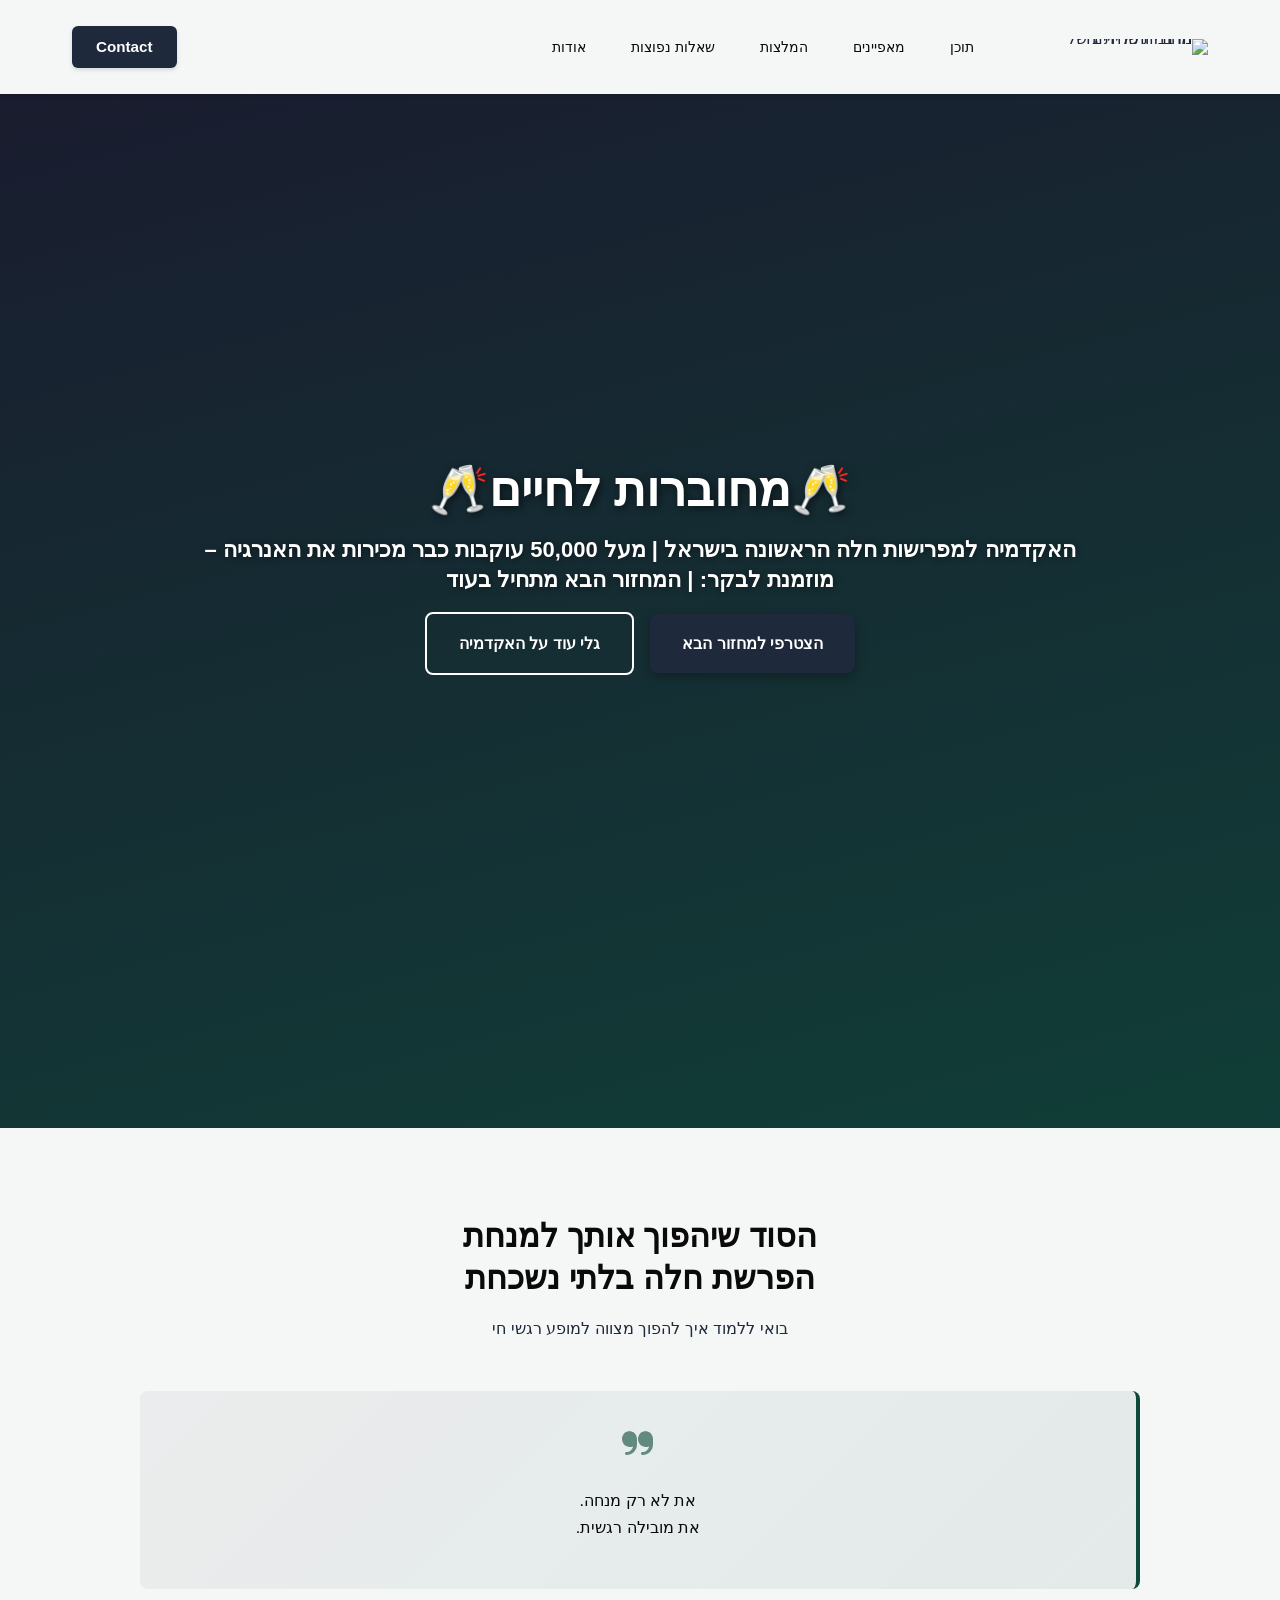
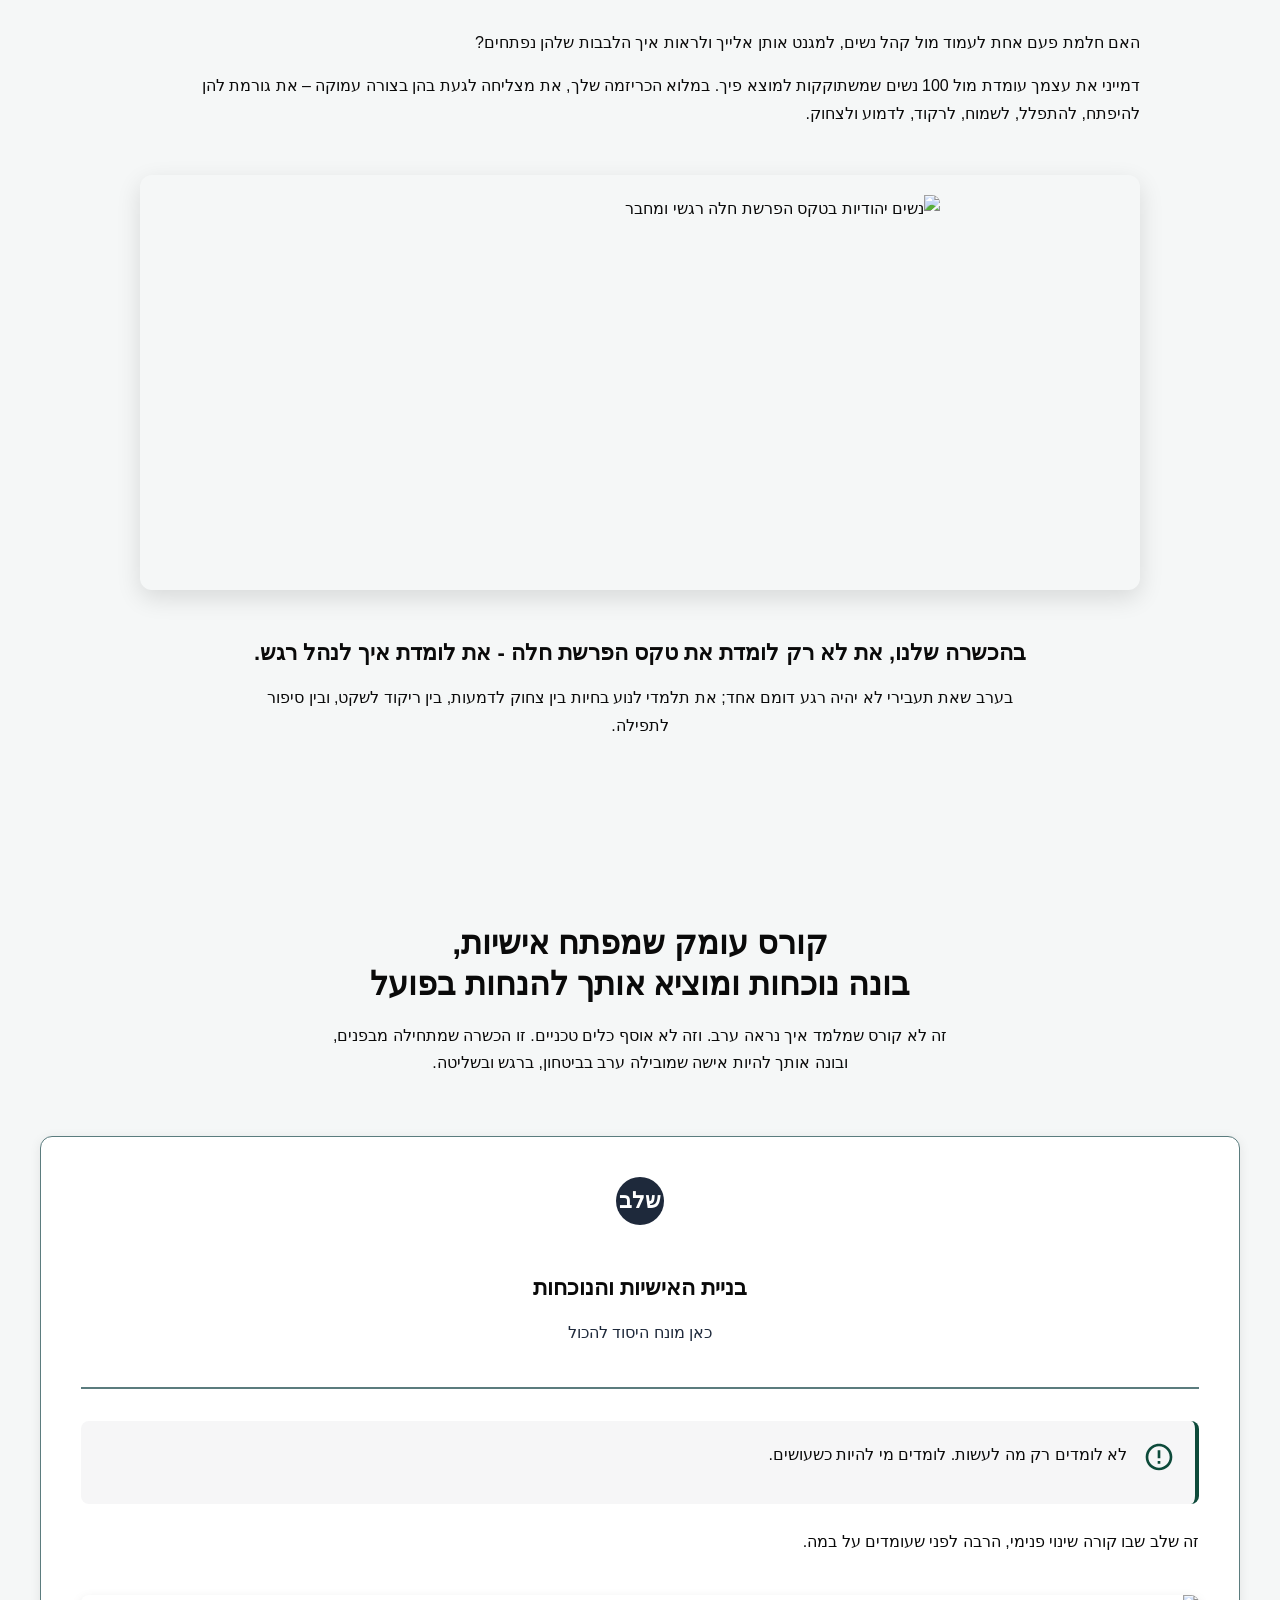
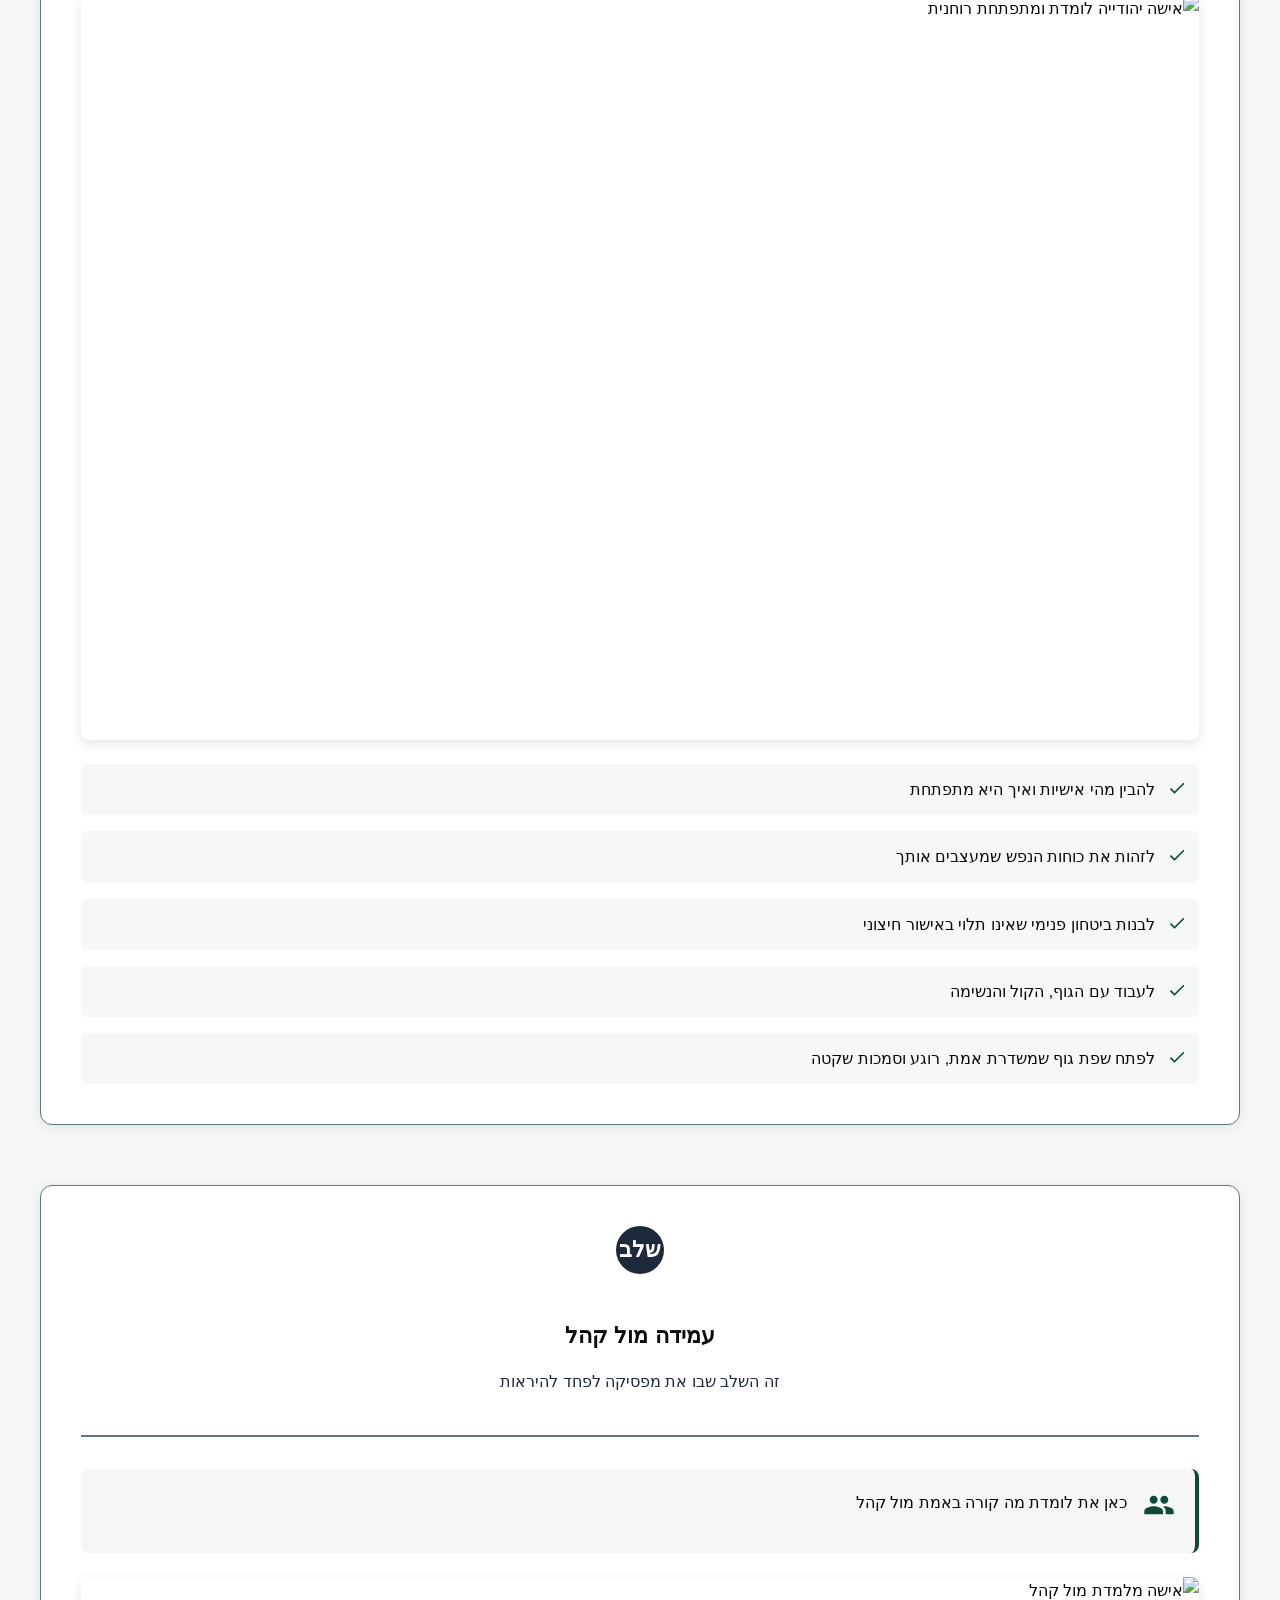
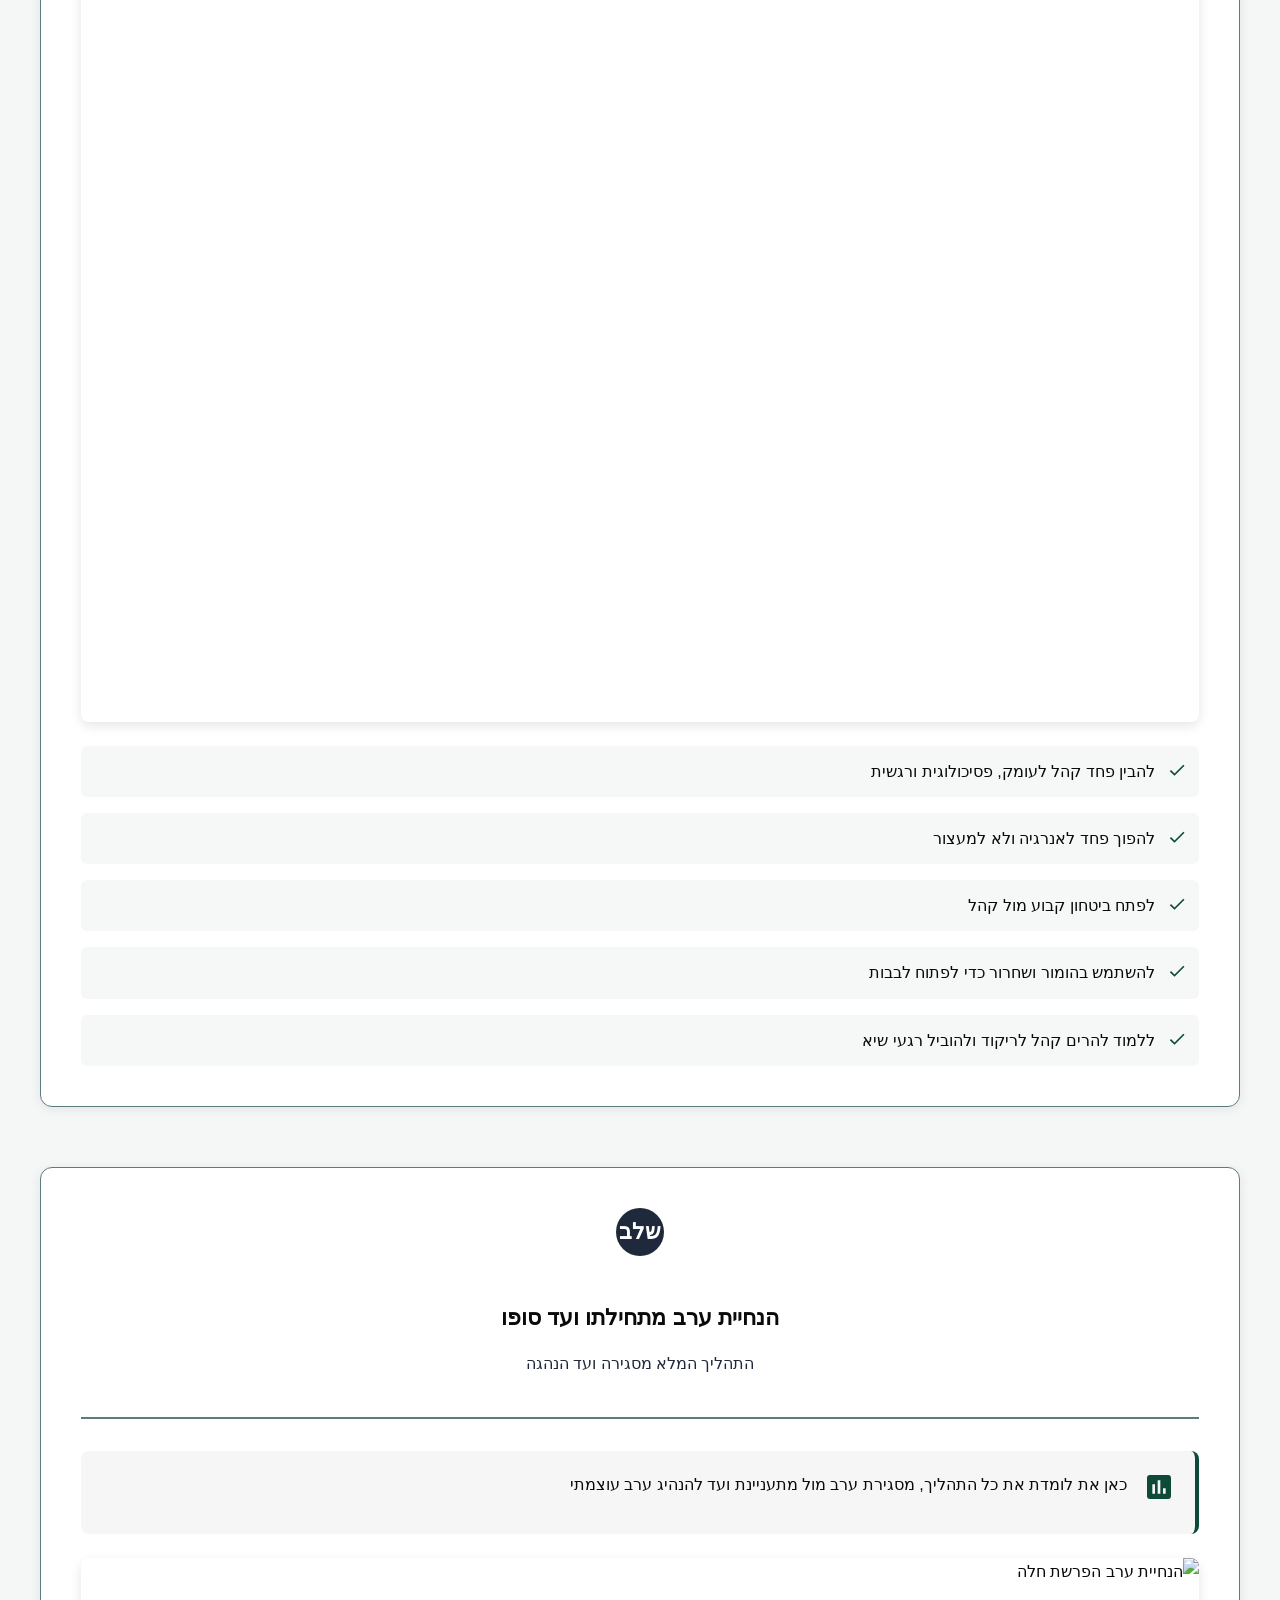
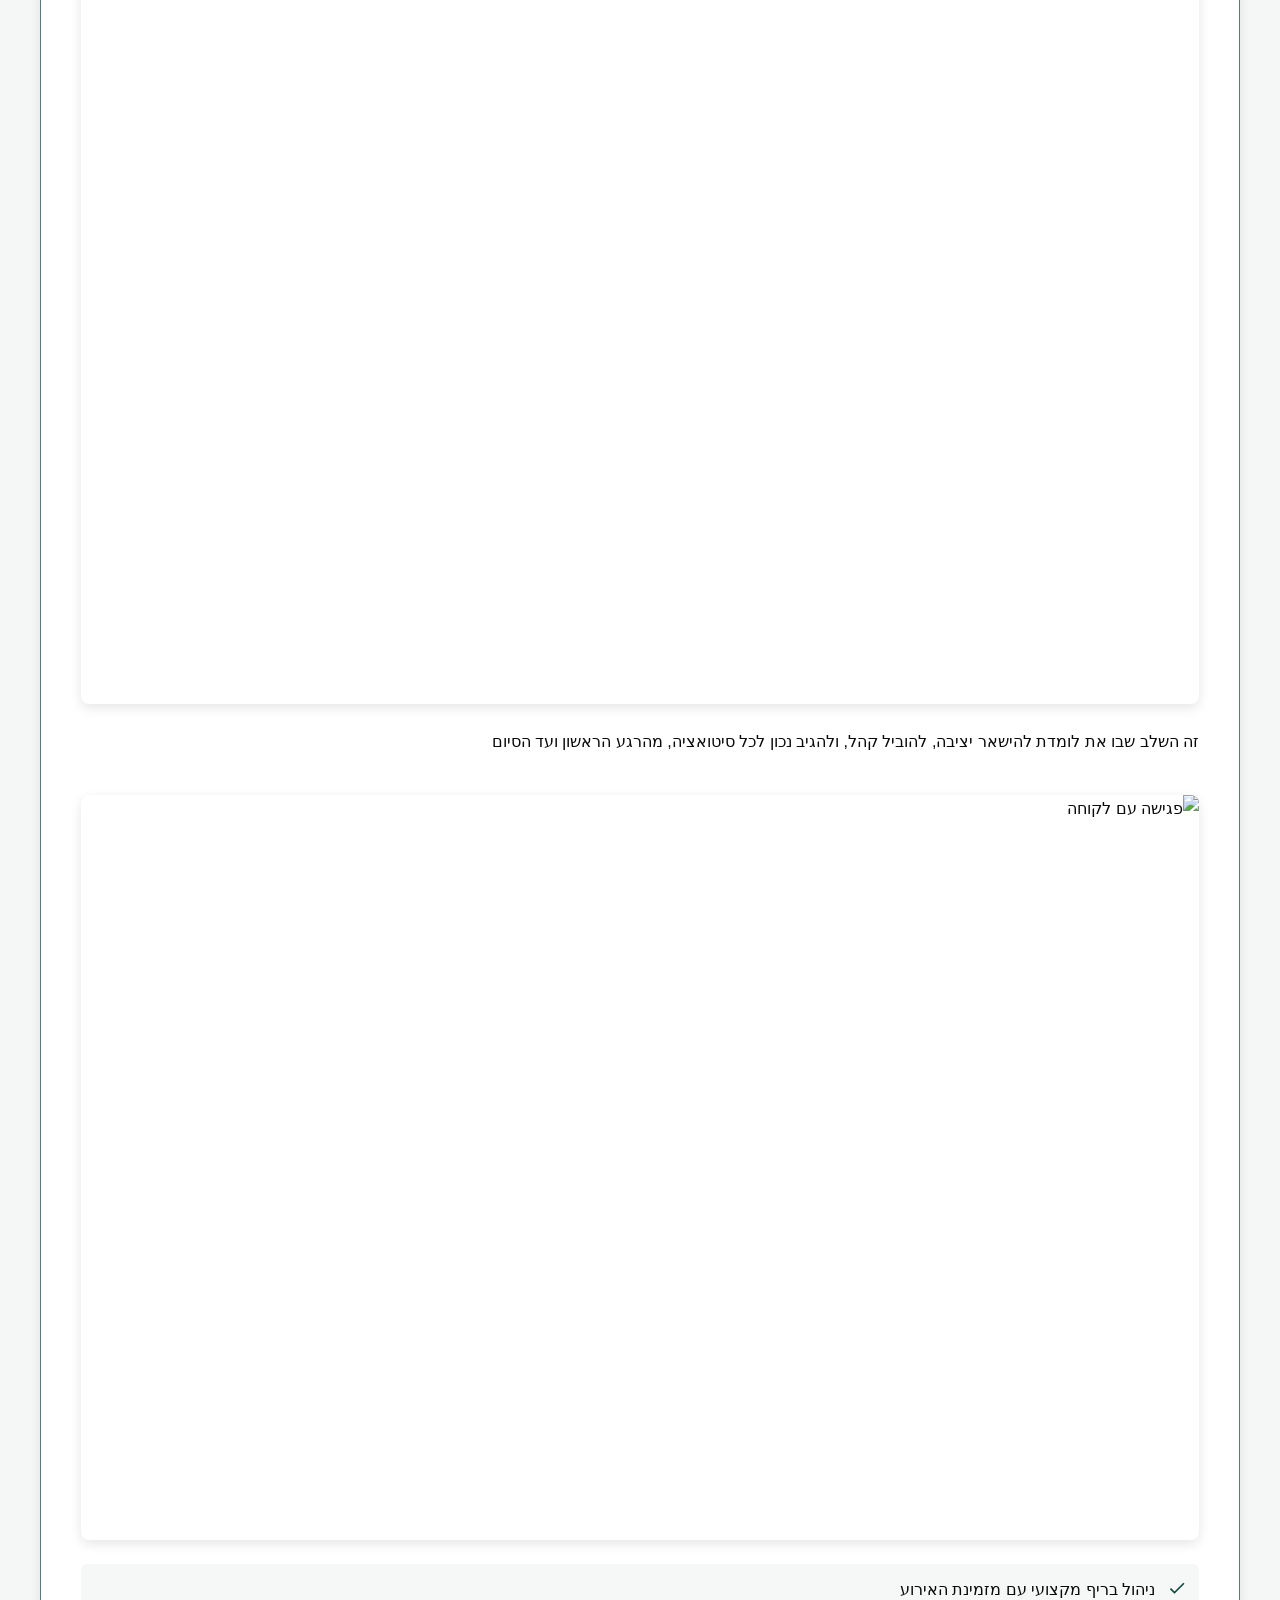
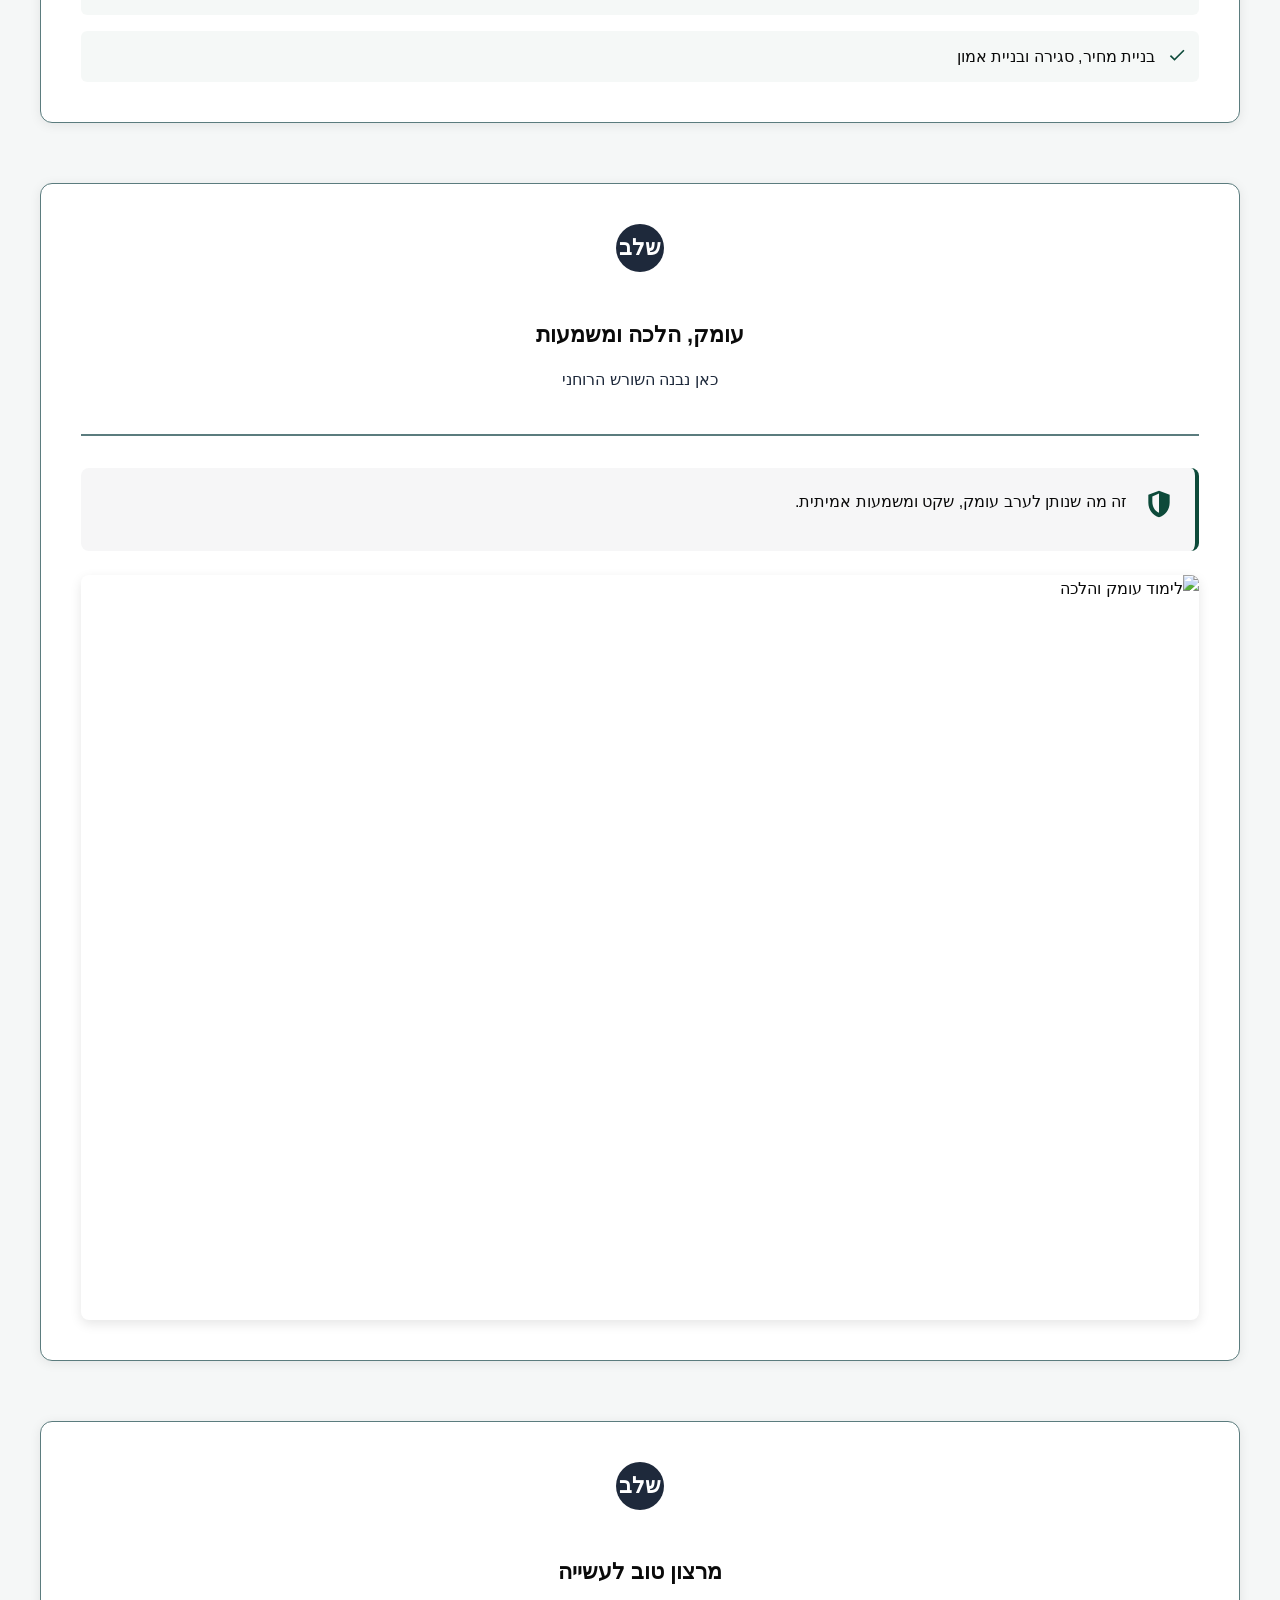
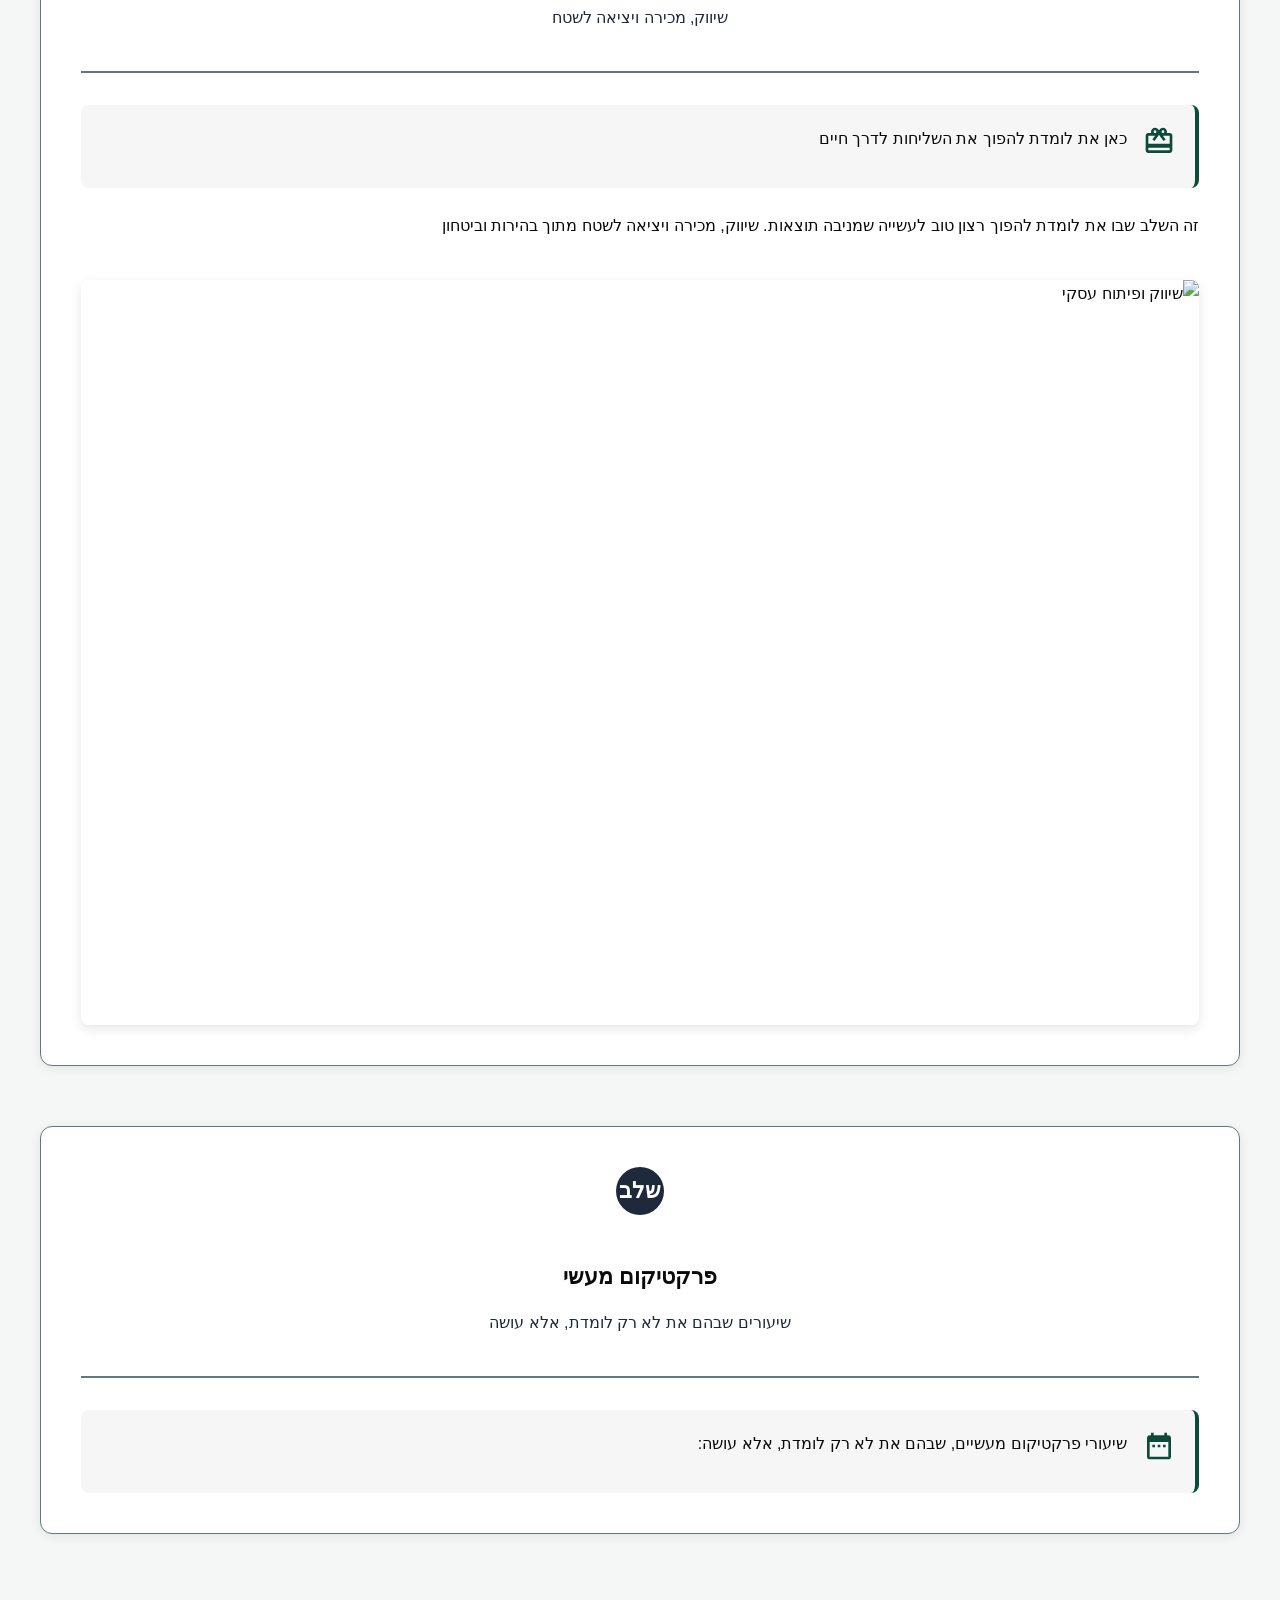
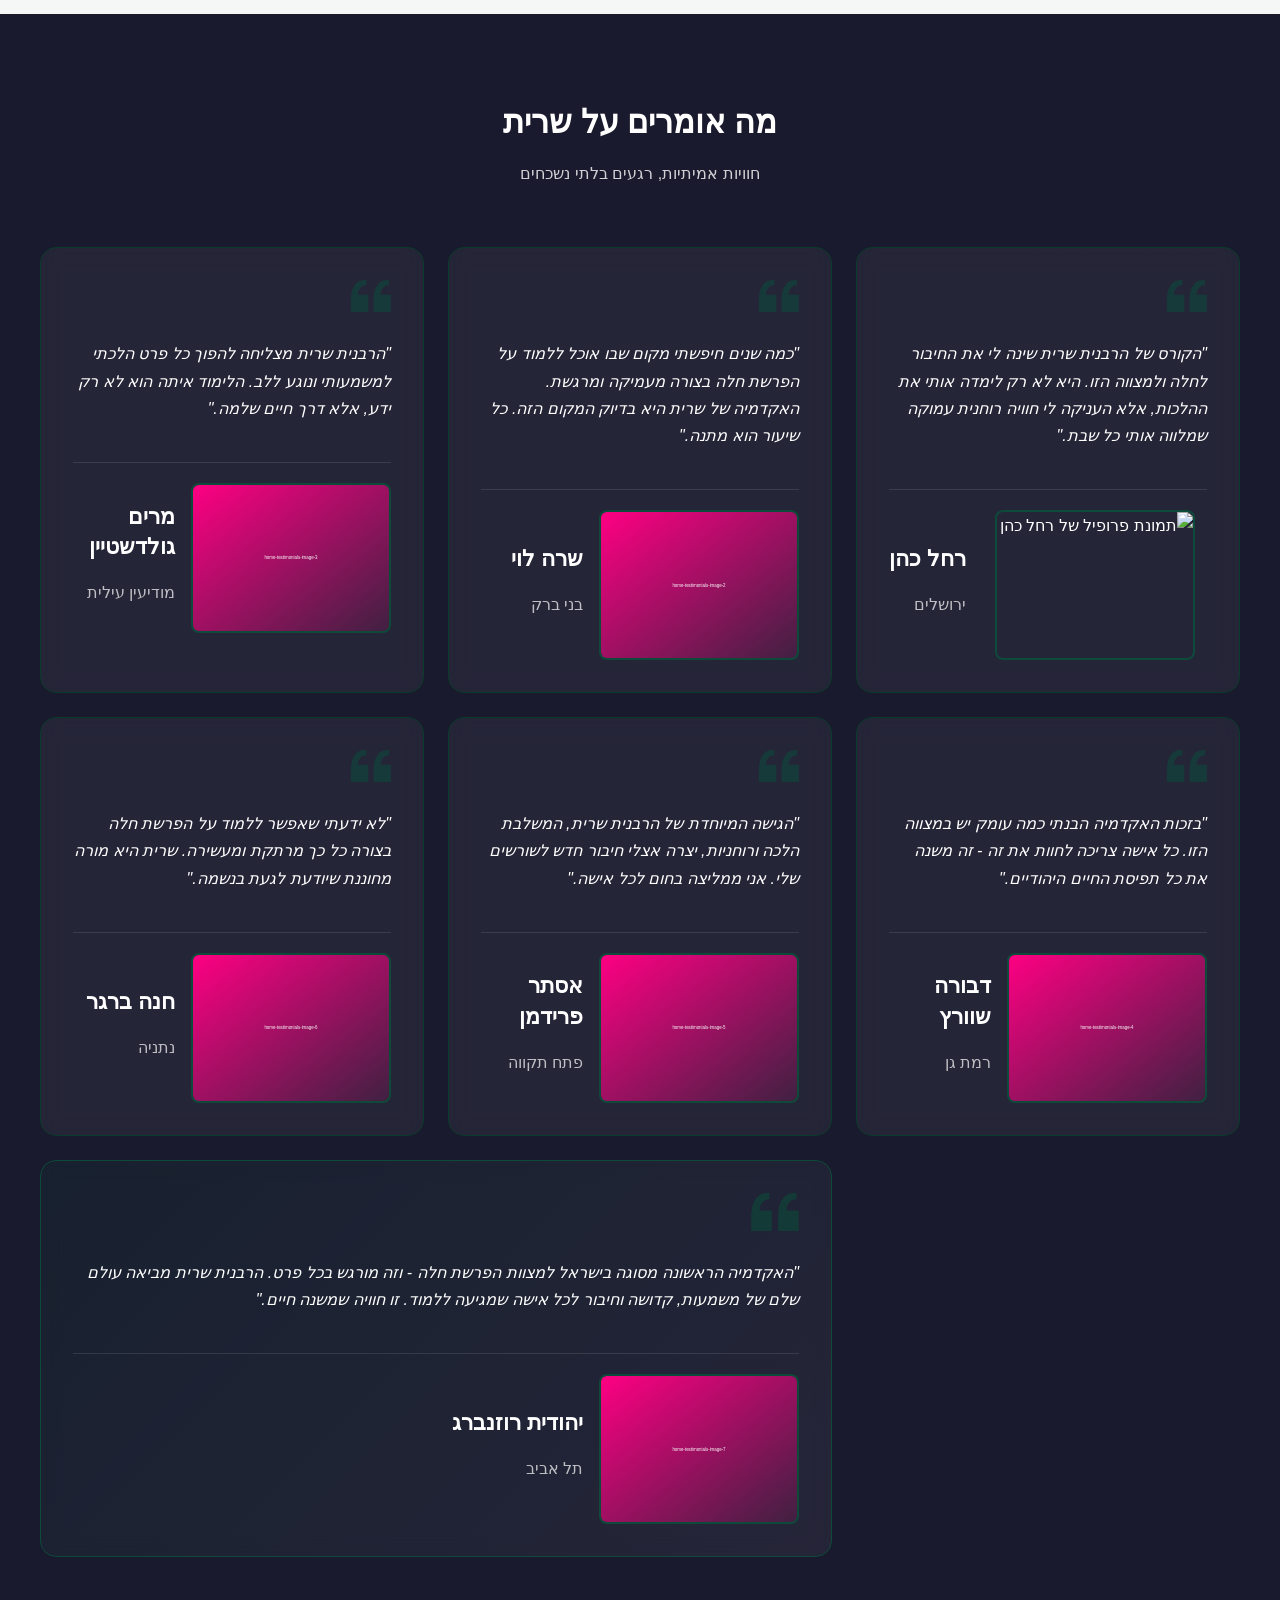
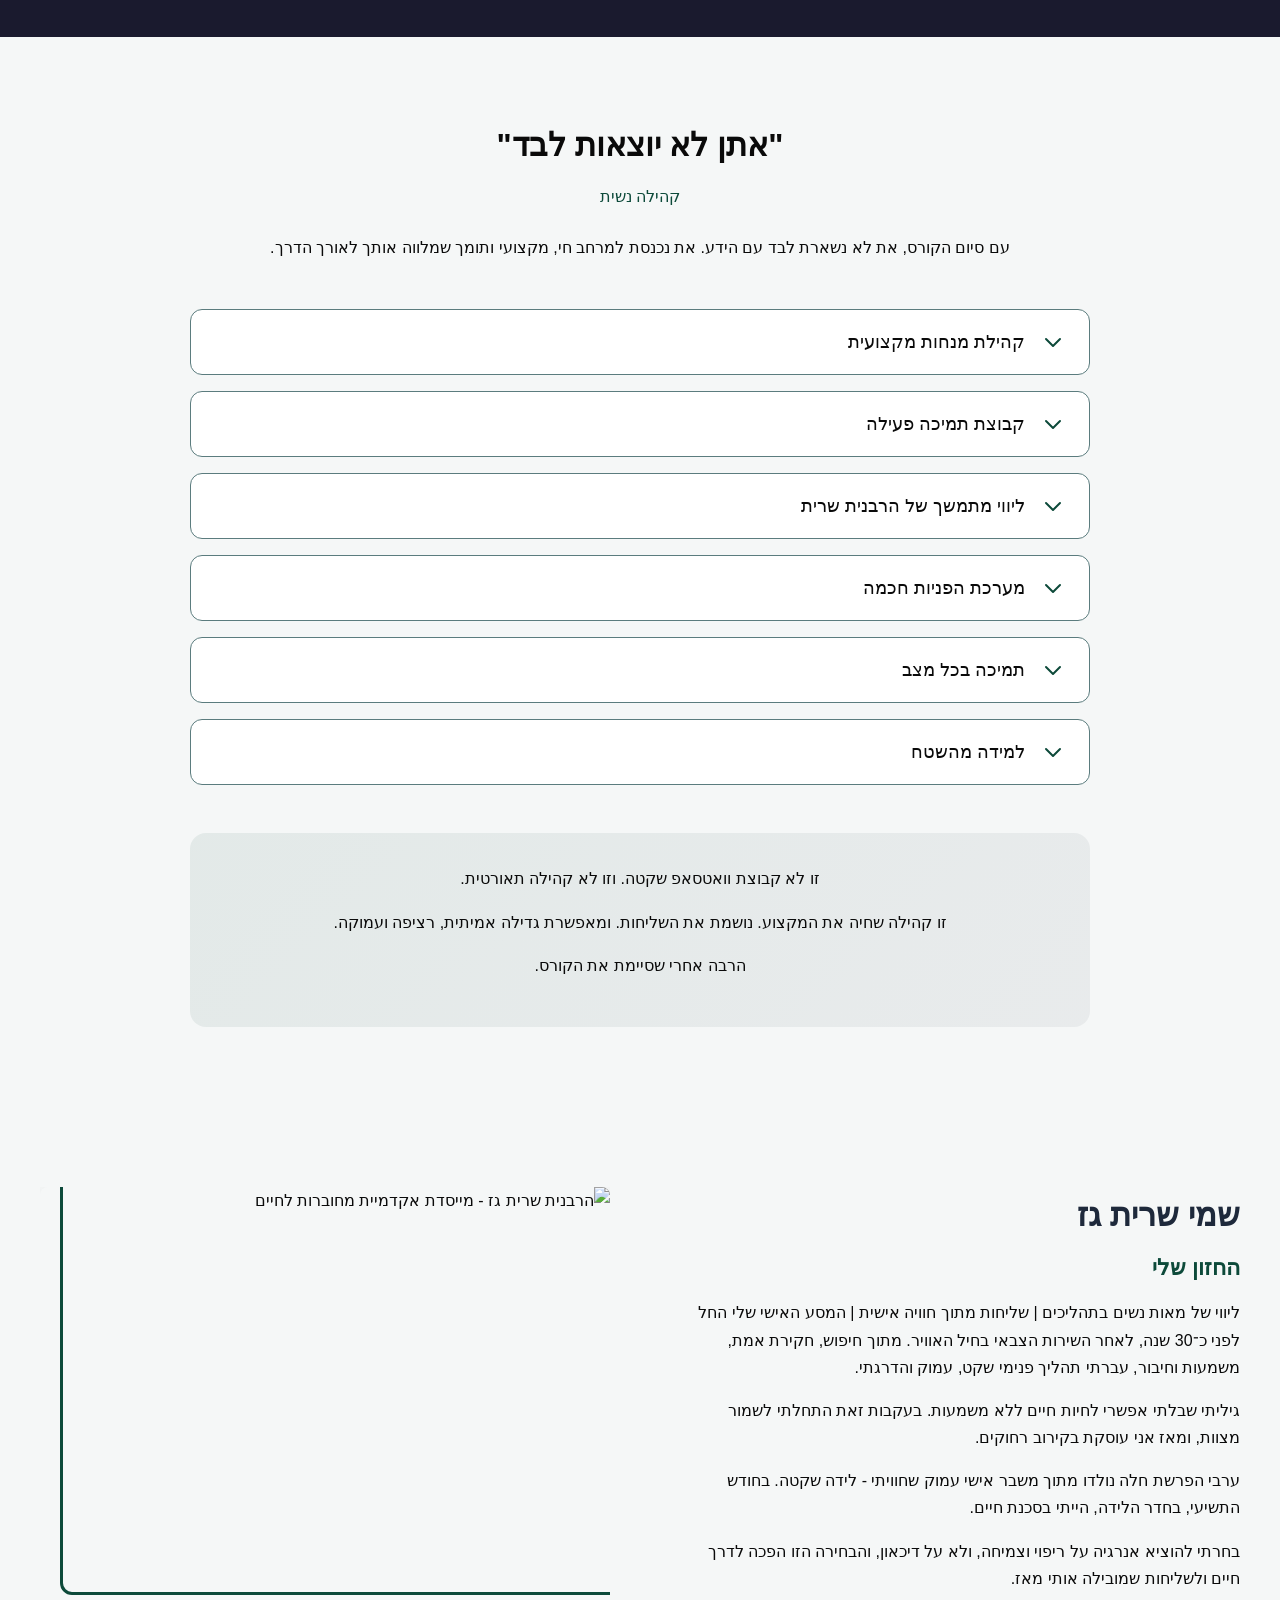
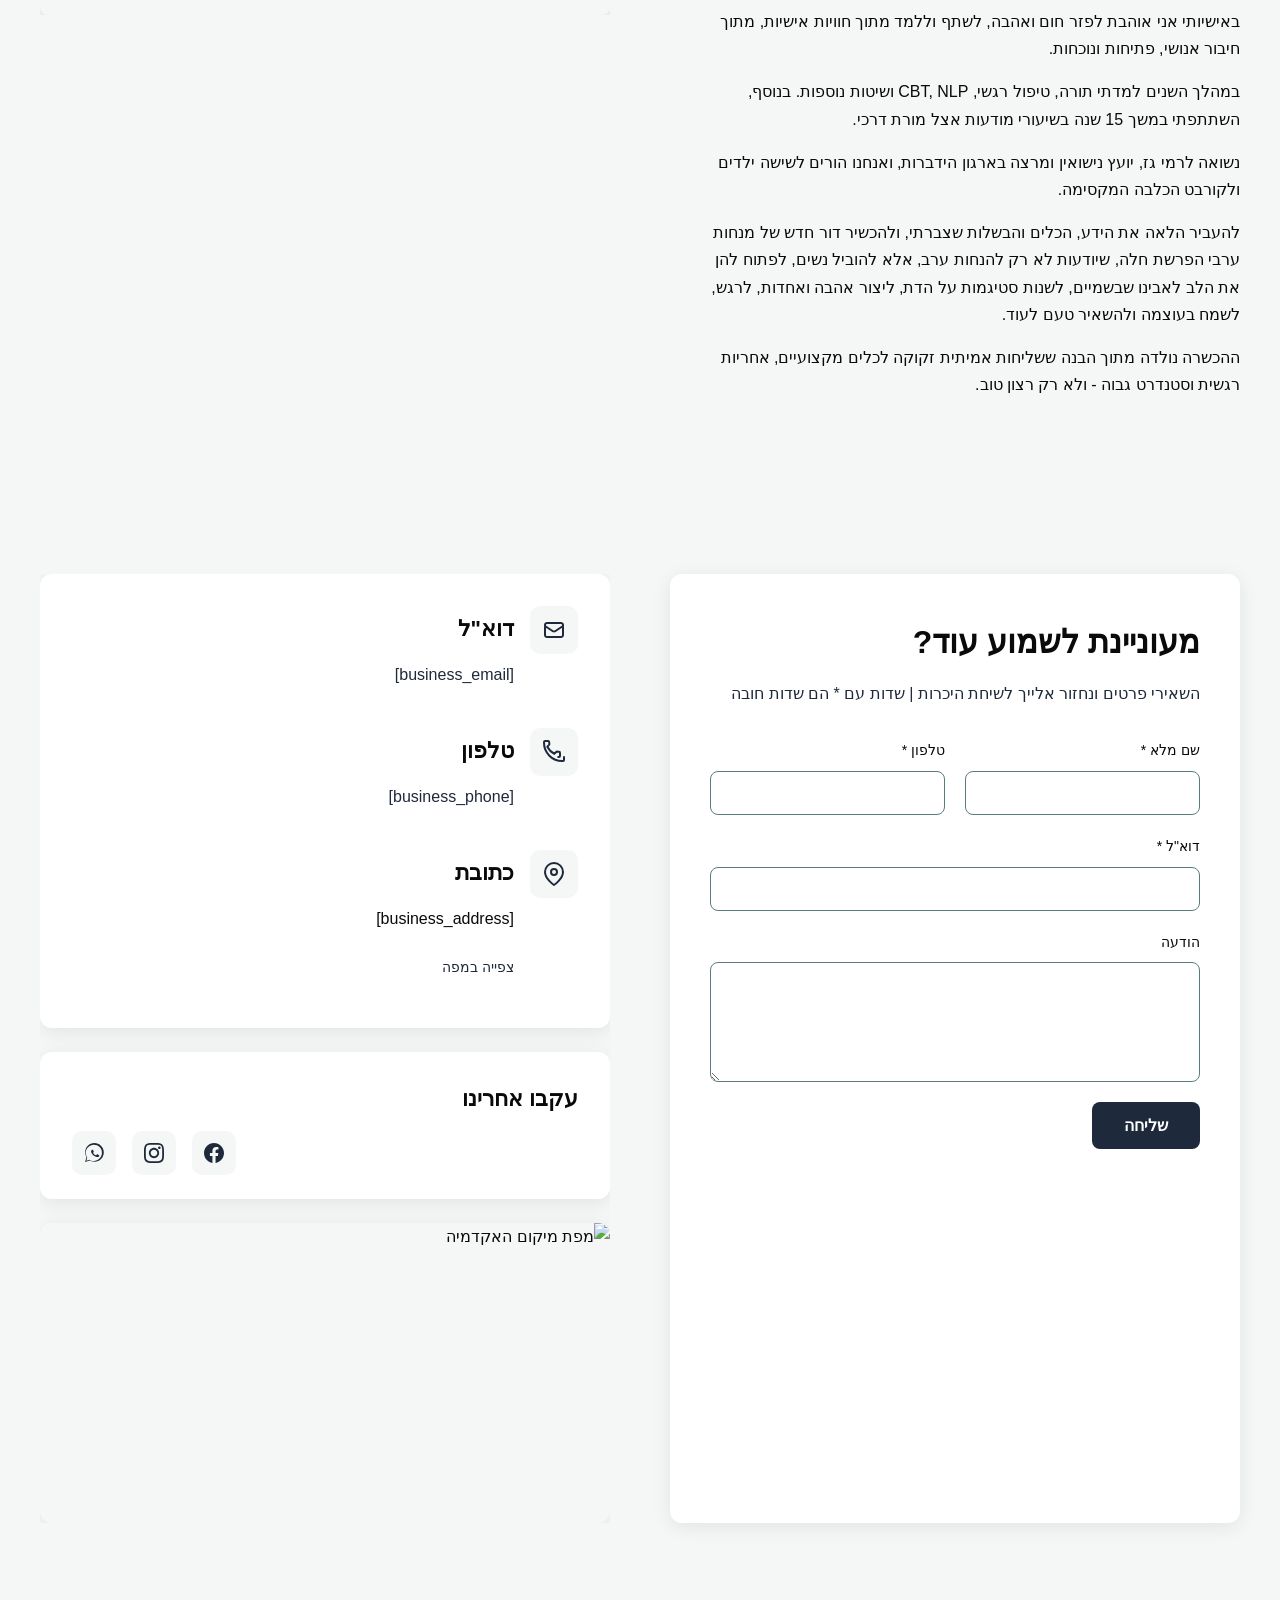
==== commit 1323f318: "Background sync: Progressive GitHub Sync" ====
--- a/index.html
+++ b/index.html
@@ -1034,8 +1034,8 @@
       <p class="home-testimonials-subtitle">חוויות אמיתיות, רגעים בלתי נשכחים</p>
     </div>
 
-    <div class="home-testimonials-grid">
-      <article class="home-testimonials-card">
+    <div class="home-testimonials-grid zappy-preserve-css-grid" id="zappy-auto-grid-1773312527748-i1mw33" data-zappy-auto-grid="true" data-original-item-width="384" data-original-gap="24px" style="grid-template-columns: 384px 384px 384px;">
+      <article class="home-testimonials-card" data-grid-item-index="0">
         <div class="home-testimonials-quote-icon">
           <svg data-element-type="icon" data-icon-type="svg" width="40" height="32" viewBox="0 0 40 32" fill="none" xmlns="http://www.w3.org/2000/svg">
             <path d="M0 32V18.6667C0 13.1111 1.33333 8.44444 4 4.66667C6.66667 0.888889 10.4444 0 15.3333 0V5.33333C12.8889 5.33333 10.8889 6.22222 9.33333 8C7.77778 9.77778 7 12 7 14.6667H17.3333V32H0ZM22.6667 32V18.6667C22.6667 13.1111 24 8.44444 26.6667 4.66667C29.3333 0.888889 33.1111 0 38 0V5.33333C35.5556 5.33333 33.5556 6.22222 32 8C30.4444 9.77778 29.6667 12 29.6667 14.6667H40V32H22.6667Z" fill="currentColor"></path>
@@ -1044,7 +1044,7 @@
         <div class="home-testimonials-content">
           <p class="home-testimonials-text">"הקורס של הרבנית שרית שינה לי את החיבור לחלה ולמצווה הזו. היא לא רק לימדה אותי את ההלכות, אלא העניקה לי חוויה רוחנית עמוקה שמלווה אותי כל שבת."</p>
           <div class="home-testimonials-author">
-            <img data-placeholder="home-testimonials-image-1" data-context="Portrait photo of a smiling Jewish woman in her 30s-40s with head covering (tichel), warm lighting, professional headshot style, representing a satisfied student of Jewish women's education academy" width="60" height="60" src="" alt="תמונת פרופיל של רחל כהן" class="home-testimonials-avatar">
+            <div data-zappy-zoom-wrapper="true" data-element-id="img-1773312526800-iq7jdoy9h" data-element-type="image" data-zappy-zoom-wrapper-width="200px" data-zappy-zoom-wrapper-height="150px" data-zappy-zoom-wrapper-width-mode="px" style="position: relative !important; overflow: hidden !important; width: 200px !important; max-width: 100% !important; margin-left: auto !important; margin-right: auto !important; height: 150px !important; display: block !important;" data-zappy-zoom-clip="true" data-zappy-wrapper-margins-applied="true"><img data-placeholder="home-testimonials-image-1" data-context="Portrait photo of a smiling Jewish woman in her 30s-40s with head covering (tichel), warm lighting, professional headshot style, representing a satisfied student of Jewish women's education academy" width="60" height="60" src="/assets/image-home-testimonials-image-1-1773312884052-xk66ld.webp?v=1773312885448" alt="תמונת פרופיל של רחל כהן" class="home-testimonials-avatar zappy-editable-image" data-element-type="image" data-element-id="img-1773312526800-iq7jdoy9h" data-resize-handler-attached="true" style="min-width: 200px; min-height: 150px; cursor: pointer; border-radius: 8px; position: absolute !important; object-position: 49% 49%; margin-top: 0px !important; margin-bottom: 0px !important; left: 0% !important; top: 0% !important; width: 100% !important; height: 100% !important; max-width: none !important; max-height: none !important; display: block; object-fit: cover;" data-original-position="static" data-zappy-zoom="1" data-zappy-original-width="200" data-zappy-original-height="150"></div>
             <div class="home-testimonials-author-info">
               <h3 class="home-testimonials-name">רחל כהן</h3>
               <p class="home-testimonials-location">ירושלים</p>
@@ -1053,7 +1053,7 @@
         </div>
       </article>
 
-      <article class="home-testimonials-card">
+      <article class="home-testimonials-card" data-grid-item-index="1">
         <div class="home-testimonials-quote-icon">
           <svg data-element-type="icon" data-icon-type="svg" width="40" height="32" viewBox="0 0 40 32" fill="none" xmlns="http://www.w3.org/2000/svg">
             <path d="M0 32V18.6667C0 13.1111 1.33333 8.44444 4 4.66667C6.66667 0.888889 10.4444 0 15.3333 0V5.33333C12.8889 5.33333 10.8889 6.22222 9.33333 8C7.77778 9.77778 7 12 7 14.6667H17.3333V32H0ZM22.6667 32V18.6667C22.6667 13.1111 24 8.44444 26.6667 4.66667C29.3333 0.888889 33.1111 0 38 0V5.33333C35.5556 5.33333 33.5556 6.22222 32 8C30.4444 9.77778 29.6667 12 29.6667 14.6667H40V32H22.6667Z" fill="currentColor"></path>
@@ -1062,7 +1062,7 @@
         <div class="home-testimonials-content">
           <p class="home-testimonials-text">"כמה שנים חיפשתי מקום שבו אוכל ללמוד על הפרשת חלה בצורה מעמיקה ומרגשת. האקדמיה של שרית היא בדיוק המקום הזה. כל שיעור הוא מתנה."</p>
           <div class="home-testimonials-author">
-            <img data-placeholder="home-testimonials-image-2" data-context="Portrait photo of a joyful Jewish woman in her 40s-50s with elegant head covering, natural smile, soft lighting, representing a grateful participant in Jewish spirituality courses" width="60" height="60" src="" alt="תמונת פרופיל של שרה לוי" class="home-testimonials-avatar">
+            <img data-placeholder="home-testimonials-image-2" data-context="Portrait photo of a joyful Jewish woman in her 40s-50s with elegant head covering, natural smile, soft lighting, representing a grateful participant in Jewish spirituality courses" width="60" height="60" src="data:image/svg+xml,%3Csvg xmlns='http://www.w3.org/2000/svg' width='800' height='600'%3E%3Cdefs%3E%3ClinearGradient id='grad' x1='0%25' y1='0%25' x2='100%25' y2='100%25'%3E%3Cstop offset='0%25' style='stop-color:%23FF0083;stop-opacity:1' /%3E%3Cstop offset='100%25' style='stop-color:%23FF008320;stop-opacity:1' /%3E%3C/linearGradient%3E%3C/defs%3E%3Crect width='100%25' height='100%25' fill='url(%23grad)'/%3E%3Ctext x='50%25' y='50%25' font-family='Arial, sans-serif' font-size='18' fill='white' text-anchor='middle' dy='.3em' font-weight='500'%3Ehome-testimonials-image-2%3C/text%3E%3C/svg%3E" alt="תמונת פרופיל של שרה לוי" class="home-testimonials-avatar zappy-editable-image" data-element-type="image" data-element-id="img-1773312526800-haz4sgufc" data-resize-handler-attached="true" style="min-width: 200px; min-height: 150px; cursor: pointer; border-radius: 8px; position: relative;" data-original-position="static">
             <div class="home-testimonials-author-info">
               <h3 class="home-testimonials-name">שרה לוי</h3>
               <p class="home-testimonials-location">בני ברק</p>
@@ -1071,7 +1071,7 @@
         </div>
       </article>
 
-      <article class="home-testimonials-card">
+      <article class="home-testimonials-card" data-grid-item-index="2">
         <div class="home-testimonials-quote-icon">
           <svg data-element-type="icon" data-icon-type="svg" width="40" height="32" viewBox="0 0 40 32" fill="none" xmlns="http://www.w3.org/2000/svg">
             <path d="M0 32V18.6667C0 13.1111 1.33333 8.44444 4 4.66667C6.66667 0.888889 10.4444 0 15.3333 0V5.33333C12.8889 5.33333 10.8889 6.22222 9.33333 8C7.77778 9.77778 7 12 7 14.6667H17.3333V32H0ZM22.6667 32V18.6667C22.6667 13.1111 24 8.44444 26.6667 4.66667C29.3333 0.888889 33.1111 0 38 0V5.33333C35.5556 5.33333 33.5556 6.22222 32 8C30.4444 9.77778 29.6667 12 29.6667 14.6667H40V32H22.6667Z" fill="currentColor"></path>
@@ -1080,7 +1080,7 @@
         <div class="home-testimonials-content">
           <p class="home-testimonials-text">"הרבנית שרית מצליחה להפוך כל פרט הלכתי למשמעותי ונוגע ללב. הלימוד איתה הוא לא רק ידע, אלא דרך חיים שלמה."</p>
           <div class="home-testimonials-author">
-            <img data-placeholder="home-testimonials-image-3" data-context="Portrait photo of a serene Jewish woman in her 30s with beautiful head covering, warm expression, professional lighting, representing an inspired student of Jewish religious education" width="60" height="60" src="" alt="תמונת פרופיל של מרים גולדשטיין" class="home-testimonials-avatar">
+            <img data-placeholder="home-testimonials-image-3" data-context="Portrait photo of a serene Jewish woman in her 30s with beautiful head covering, warm expression, professional lighting, representing an inspired student of Jewish religious education" width="60" height="60" src="data:image/svg+xml,%3Csvg xmlns='http://www.w3.org/2000/svg' width='800' height='600'%3E%3Cdefs%3E%3ClinearGradient id='grad' x1='0%25' y1='0%25' x2='100%25' y2='100%25'%3E%3Cstop offset='0%25' style='stop-color:%23FF0083;stop-opacity:1' /%3E%3Cstop offset='100%25' style='stop-color:%23FF008320;stop-opacity:1' /%3E%3C/linearGradient%3E%3C/defs%3E%3Crect width='100%25' height='100%25' fill='url(%23grad)'/%3E%3Ctext x='50%25' y='50%25' font-family='Arial, sans-serif' font-size='18' fill='white' text-anchor='middle' dy='.3em' font-weight='500'%3Ehome-testimonials-image-3%3C/text%3E%3C/svg%3E" alt="תמונת פרופיל של מרים גולדשטיין" class="home-testimonials-avatar zappy-editable-image" data-element-type="image" data-element-id="img-1773312526800-7ovqh15pc" data-resize-handler-attached="true" style="min-width: 200px; min-height: 150px; cursor: pointer; border-radius: 8px; position: relative;" data-original-position="static">
             <div class="home-testimonials-author-info">
               <h3 class="home-testimonials-name">מרים גולדשטיין</h3>
               <p class="home-testimonials-location">מודיעין עילית</p>
@@ -1089,7 +1089,7 @@
         </div>
       </article>
 
-      <article class="home-testimonials-card">
+      <article class="home-testimonials-card" data-grid-item-index="3">
         <div class="home-testimonials-quote-icon">
           <svg data-element-type="icon" data-icon-type="svg" width="40" height="32" viewBox="0 0 40 32" fill="none" xmlns="http://www.w3.org/2000/svg">
             <path d="M0 32V18.6667C0 13.1111 1.33333 8.44444 4 4.66667C6.66667 0.888889 10.4444 0 15.3333 0V5.33333C12.8889 5.33333 10.8889 6.22222 9.33333 8C7.77778 9.77778 7 12 7 14.6667H17.3333V32H0ZM22.6667 32V18.6667C22.6667 13.1111 24 8.44444 26.6667 4.66667C29.3333 0.888889 33.1111 0 38 0V5.33333C35.5556 5.33333 33.5556 6.22222 32 8C30.4444 9.77778 29.6667 12 29.6667 14.6667H40V32H22.6667Z" fill="currentColor"></path>
@@ -1098,7 +1098,7 @@
         <div class="home-testimonials-content">
           <p class="home-testimonials-text">"בזכות האקדמיה הבנתי כמה עומק יש במצווה הזו. כל אישה צריכה לחוות את זה - זה משנה את כל תפיסת החיים היהודיים."</p>
           <div class="home-testimonials-author">
-            <img data-placeholder="home-testimonials-image-4" data-context="Portrait photo of a radiant Jewish woman in her 20s-30s with modest head covering, bright smile, natural lighting, representing an enthusiastic participant in Jewish women's spiritual education" width="60" height="60" src="" alt="תמונת פרופיל של דבורה שוורץ" class="home-testimonials-avatar">
+            <img data-placeholder="home-testimonials-image-4" data-context="Portrait photo of a radiant Jewish woman in her 20s-30s with modest head covering, bright smile, natural lighting, representing an enthusiastic participant in Jewish women's spiritual education" width="60" height="60" src="data:image/svg+xml,%3Csvg xmlns='http://www.w3.org/2000/svg' width='800' height='600'%3E%3Cdefs%3E%3ClinearGradient id='grad' x1='0%25' y1='0%25' x2='100%25' y2='100%25'%3E%3Cstop offset='0%25' style='stop-color:%23FF0083;stop-opacity:1' /%3E%3Cstop offset='100%25' style='stop-color:%23FF008320;stop-opacity:1' /%3E%3C/linearGradient%3E%3C/defs%3E%3Crect width='100%25' height='100%25' fill='url(%23grad)'/%3E%3Ctext x='50%25' y='50%25' font-family='Arial, sans-serif' font-size='18' fill='white' text-anchor='middle' dy='.3em' font-weight='500'%3Ehome-testimonials-image-4%3C/text%3E%3C/svg%3E" alt="תמונת פרופיל של דבורה שוורץ" class="home-testimonials-avatar zappy-editable-image" data-element-type="image" data-element-id="img-1773312526800-zyy7pnsv7" data-resize-handler-attached="true" style="min-width: 200px; min-height: 150px; cursor: pointer; border-radius: 8px; position: relative;" data-original-position="static">
             <div class="home-testimonials-author-info">
               <h3 class="home-testimonials-name">דבורה שוורץ</h3>
               <p class="home-testimonials-location">רמת גן</p>
@@ -1107,7 +1107,7 @@
         </div>
       </article>
 
-      <article class="home-testimonials-card">
+      <article class="home-testimonials-card" data-grid-item-index="4">
         <div class="home-testimonials-quote-icon">
           <svg data-element-type="icon" data-icon-type="svg" width="40" height="32" viewBox="0 0 40 32" fill="none" xmlns="http://www.w3.org/2000/svg">
             <path d="M0 32V18.6667C0 13.1111 1.33333 8.44444 4 4.66667C6.66667 0.888889 10.4444 0 15.3333 0V5.33333C12.8889 5.33333 10.8889 6.22222 9.33333 8C7.77778 9.77778 7 12 7 14.6667H17.3333V32H0ZM22.6667 32V18.6667C22.6667 13.1111 24 8.44444 26.6667 4.66667C29.3333 0.888889 33.1111 0 38 0V5.33333C35.5556 5.33333 33.5556 6.22222 32 8C30.4444 9.77778 29.6667 12 29.6667 14.6667H40V32H22.6667Z" fill="currentColor"></path>
@@ -1116,7 +1116,7 @@
         <div class="home-testimonials-content">
           <p class="home-testimonials-text">"הגישה המיוחדת של הרבנית שרית, המשלבת הלכה ורוחניות, יצרה אצלי חיבור חדש לשורשים שלי. אני ממליצה בחום לכל אישה."</p>
           <div class="home-testimonials-author">
-            <img data-placeholder="home-testimonials-image-5" data-context="Portrait photo of a content Jewish woman in her 40s with elegant tichel head covering, gentle smile, warm lighting, representing a satisfied graduate of Jewish spirituality academy" width="60" height="60" src="" alt="תמונת פרופיל של אסתר פרידמן" class="home-testimonials-avatar">
+            <img data-placeholder="home-testimonials-image-5" data-context="Portrait photo of a content Jewish woman in her 40s with elegant tichel head covering, gentle smile, warm lighting, representing a satisfied graduate of Jewish spirituality academy" width="60" height="60" src="data:image/svg+xml,%3Csvg xmlns='http://www.w3.org/2000/svg' width='800' height='600'%3E%3Cdefs%3E%3ClinearGradient id='grad' x1='0%25' y1='0%25' x2='100%25' y2='100%25'%3E%3Cstop offset='0%25' style='stop-color:%23FF0083;stop-opacity:1' /%3E%3Cstop offset='100%25' style='stop-color:%23FF008320;stop-opacity:1' /%3E%3C/linearGradient%3E%3C/defs%3E%3Crect width='100%25' height='100%25' fill='url(%23grad)'/%3E%3Ctext x='50%25' y='50%25' font-family='Arial, sans-serif' font-size='18' fill='white' text-anchor='middle' dy='.3em' font-weight='500'%3Ehome-testimonials-image-5%3C/text%3E%3C/svg%3E" alt="תמונת פרופיל של אסתר פרידמן" class="home-testimonials-avatar zappy-editable-image" data-element-type="image" data-element-id="img-1773312526800-nq8zb0u1w" data-resize-handler-attached="true" style="min-width: 200px; min-height: 150px; cursor: pointer; border-radius: 8px; position: relative;" data-original-position="static">
             <div class="home-testimonials-author-info">
               <h3 class="home-testimonials-name">אסתר פרידמן</h3>
               <p class="home-testimonials-location">פתח תקווה</p>
@@ -1125,7 +1125,7 @@
         </div>
       </article>
 
-      <article class="home-testimonials-card">
+      <article class="home-testimonials-card" data-grid-item-index="5">
         <div class="home-testimonials-quote-icon">
           <svg data-element-type="icon" data-icon-type="svg" width="40" height="32" viewBox="0 0 40 32" fill="none" xmlns="http://www.w3.org/2000/svg">
             <path d="M0 32V18.6667C0 13.1111 1.33333 8.44444 4 4.66667C6.66667 0.888889 10.4444 0 15.3333 0V5.33333C12.8889 5.33333 10.8889 6.22222 9.33333 8C7.77778 9.77778 7 12 7 14.6667H17.3333V32H0ZM22.6667 32V18.6667C22.6667 13.1111 24 8.44444 26.6667 4.66667C29.3333 0.888889 33.1111 0 38 0V5.33333C35.5556 5.33333 33.5556 6.22222 32 8C30.4444 9.77778 29.6667 12 29.6667 14.6667H40V32H22.6667Z" fill="currentColor"></path>
@@ -1134,7 +1134,7 @@
         <div class="home-testimonials-content">
           <p class="home-testimonials-text">"לא ידעתי שאפשר ללמוד על הפרשת חלה בצורה כל כך מרתקת ומעשירה. שרית היא מורה מחוננת שיודעת לגעת בנשמה."</p>
           <div class="home-testimonials-author">
-            <img data-placeholder="home-testimonials-image-6" data-context="Portrait photo of a happy Jewish woman in her 30s-40s with colorful head covering, bright expression, natural lighting, representing an engaged student of Jewish religious practice education" width="60" height="60" src="" alt="תמונת פרופיל של חנה ברגר" class="home-testimonials-avatar">
+            <img data-placeholder="home-testimonials-image-6" data-context="Portrait photo of a happy Jewish woman in her 30s-40s with colorful head covering, bright expression, natural lighting, representing an engaged student of Jewish religious practice education" width="60" height="60" src="data:image/svg+xml,%3Csvg xmlns='http://www.w3.org/2000/svg' width='800' height='600'%3E%3Cdefs%3E%3ClinearGradient id='grad' x1='0%25' y1='0%25' x2='100%25' y2='100%25'%3E%3Cstop offset='0%25' style='stop-color:%23FF0083;stop-opacity:1' /%3E%3Cstop offset='100%25' style='stop-color:%23FF008320;stop-opacity:1' /%3E%3C/linearGradient%3E%3C/defs%3E%3Crect width='100%25' height='100%25' fill='url(%23grad)'/%3E%3Ctext x='50%25' y='50%25' font-family='Arial, sans-serif' font-size='18' fill='white' text-anchor='middle' dy='.3em' font-weight='500'%3Ehome-testimonials-image-6%3C/text%3E%3C/svg%3E" alt="תמונת פרופיל של חנה ברגר" class="home-testimonials-avatar zappy-editable-image" data-element-type="image" data-element-id="img-1773312526800-vtrp1mwnb" data-resize-handler-attached="true" style="min-width: 200px; min-height: 150px; cursor: pointer; border-radius: 8px; position: relative;" data-original-position="static">
             <div class="home-testimonials-author-info">
               <h3 class="home-testimonials-name">חנה ברגר</h3>
               <p class="home-testimonials-location">נתניה</p>
@@ -1143,7 +1143,7 @@
         </div>
       </article>
 
-      <article class="home-testimonials-card home-testimonials-card-featured">
+      <article class="home-testimonials-card home-testimonials-card-featured" data-grid-item-index="6" style="">
         <div class="home-testimonials-quote-icon">
           <svg data-element-type="icon" data-icon-type="svg" width="48" height="38" viewBox="0 0 40 32" fill="none" xmlns="http://www.w3.org/2000/svg">
             <path d="M0 32V18.6667C0 13.1111 1.33333 8.44444 4 4.66667C6.66667 0.888889 10.4444 0 15.3333 0V5.33333C12.8889 5.33333 10.8889 6.22222 9.33333 8C7.77778 9.77778 7 12 7 14.6667H17.3333V32H0ZM22.6667 32V18.6667C22.6667 13.1111 24 8.44444 26.6667 4.66667C29.3333 0.888889 33.1111 0 38 0V5.33333C35.5556 5.33333 33.5556 6.22222 32 8C30.4444 9.77778 29.6667 12 29.6667 14.6667H40V32H22.6667Z" fill="currentColor"></path>
@@ -1152,7 +1152,7 @@
         <div class="home-testimonials-content">
           <p class="home-testimonials-text home-testimonials-featured-text">"האקדמיה הראשונה מסוגה בישראל למצוות הפרשת חלה - וזה מורגש בכל פרט. הרבנית שרית מביאה עולם שלם של משמעות, קדושה וחיבור לכל אישה שמגיעה ללמוד. זו חוויה שמשנה חיים."</p>
           <div class="home-testimonials-author">
-            <img data-placeholder="home-testimonials-image-7" data-context="Portrait photo of an inspiring Jewish woman in her 40s-50s with refined head covering, confident smile, professional lighting, representing a distinguished participant in Jewish women's spiritual leadership education" width="80" height="80" src="" alt="תמונת פרופיל של יהודית רוזנברג" class="home-testimonials-avatar home-testimonials-avatar-large">
+            <img data-placeholder="home-testimonials-image-7" data-context="Portrait photo of an inspiring Jewish woman in her 40s-50s with refined head covering, confident smile, professional lighting, representing a distinguished participant in Jewish women's spiritual leadership education" width="80" height="80" src="data:image/svg+xml,%3Csvg xmlns='http://www.w3.org/2000/svg' width='800' height='600'%3E%3Cdefs%3E%3ClinearGradient id='grad' x1='0%25' y1='0%25' x2='100%25' y2='100%25'%3E%3Cstop offset='0%25' style='stop-color:%23FF0083;stop-opacity:1' /%3E%3Cstop offset='100%25' style='stop-color:%23FF008320;stop-opacity:1' /%3E%3C/linearGradient%3E%3C/defs%3E%3Crect width='100%25' height='100%25' fill='url(%23grad)'/%3E%3Ctext x='50%25' y='50%25' font-family='Arial, sans-serif' font-size='18' fill='white' text-anchor='middle' dy='.3em' font-weight='500'%3Ehome-testimonials-image-7%3C/text%3E%3C/svg%3E" alt="תמונת פרופיל של יהודית רוזנברג" class="home-testimonials-avatar home-testimonials-avatar-large zappy-editable-image" data-element-type="image" data-element-id="img-1773312526800-b44asnkma" data-resize-handler-attached="true" style="min-width: 200px; min-height: 150px; cursor: pointer; border-radius: 8px; position: relative;" data-original-position="static">
             <div class="home-testimonials-author-info">
               <h3 class="home-testimonials-name">יהודית רוזנברג</h3>
               <p class="home-testimonials-location">תל אביב</p>
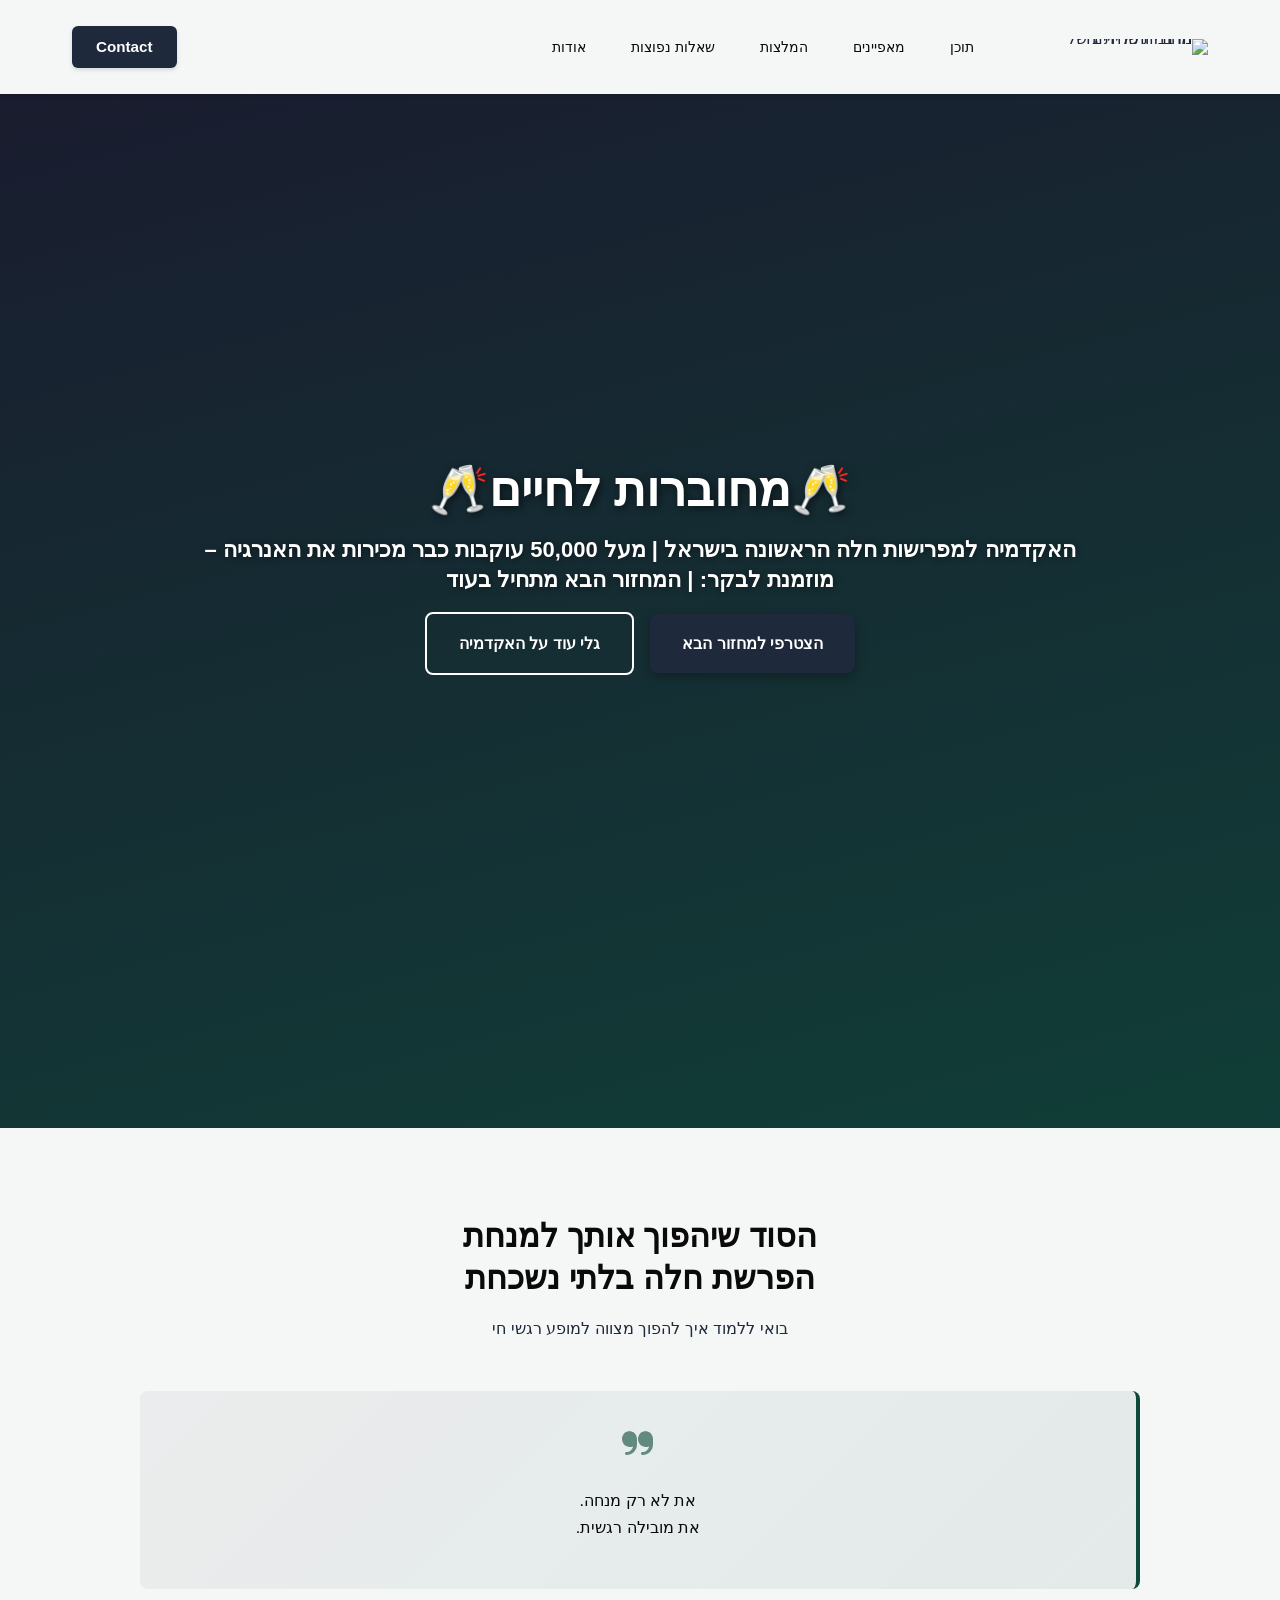
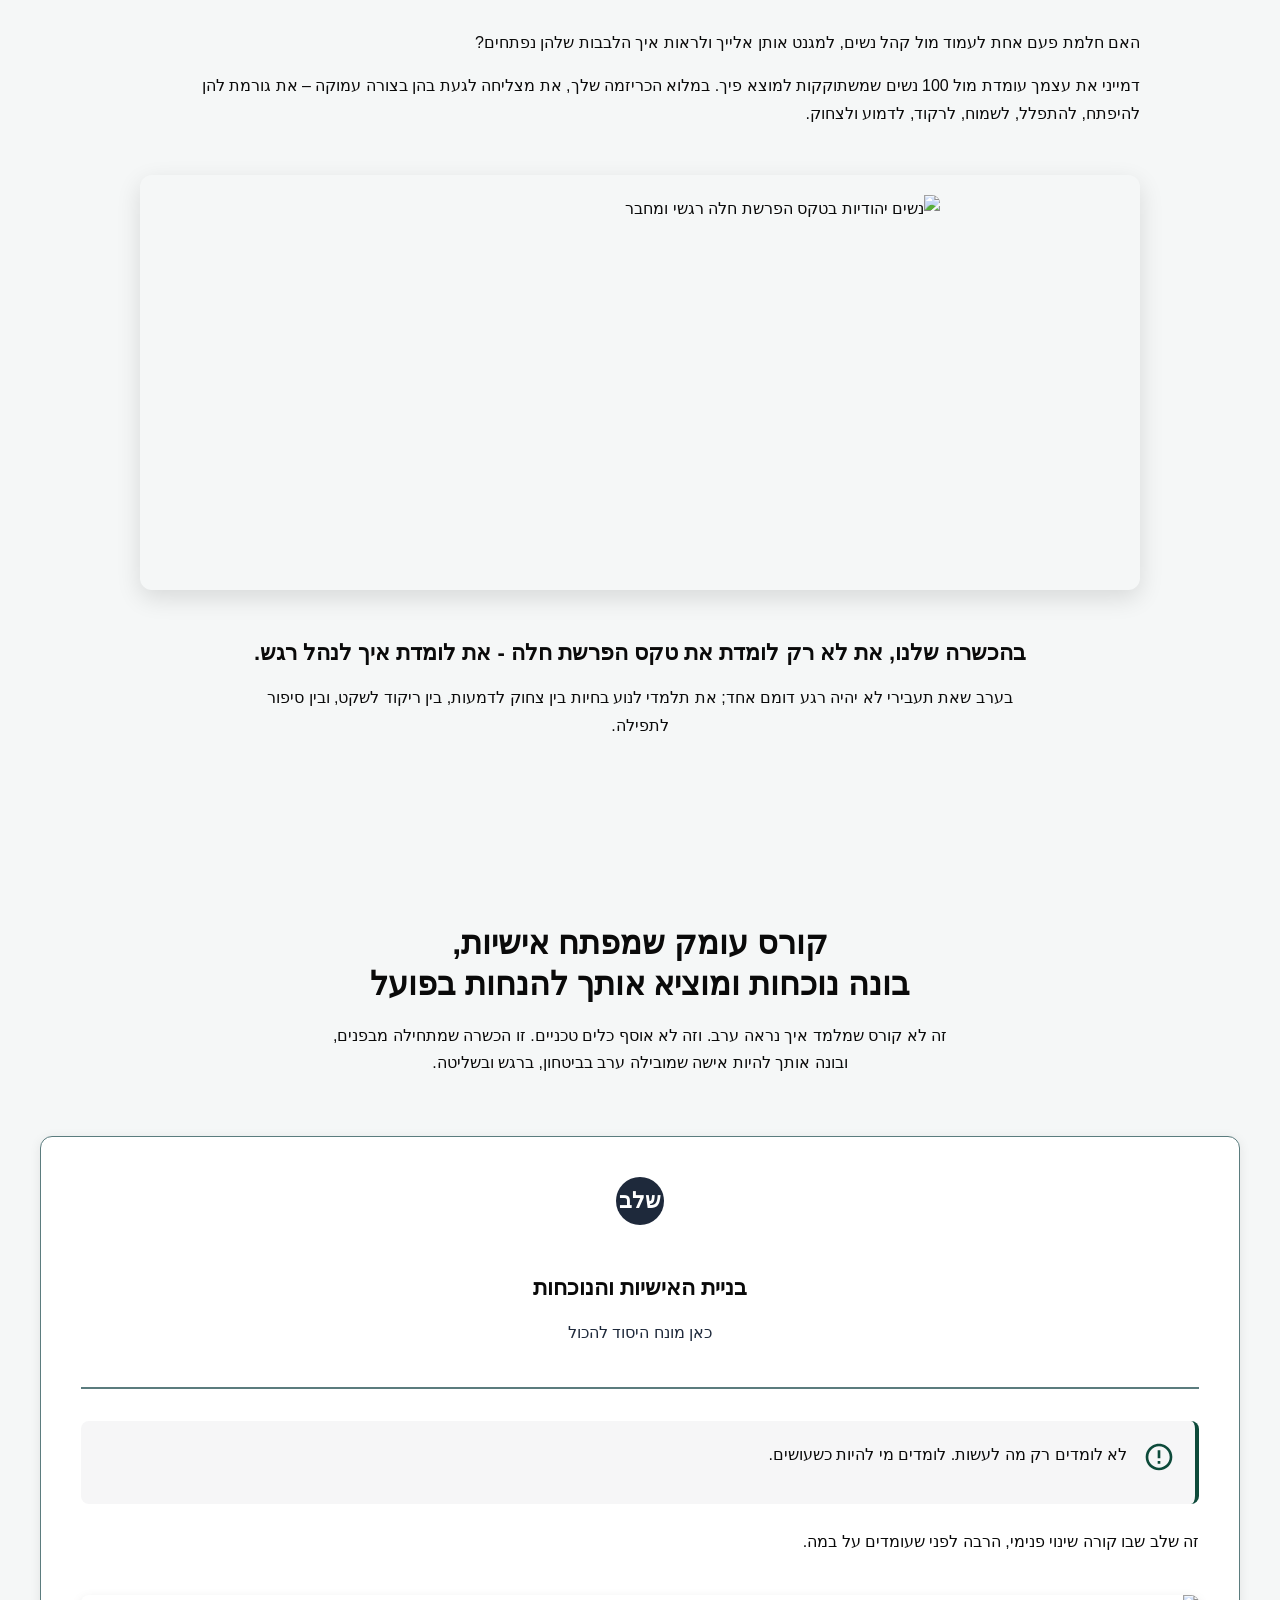
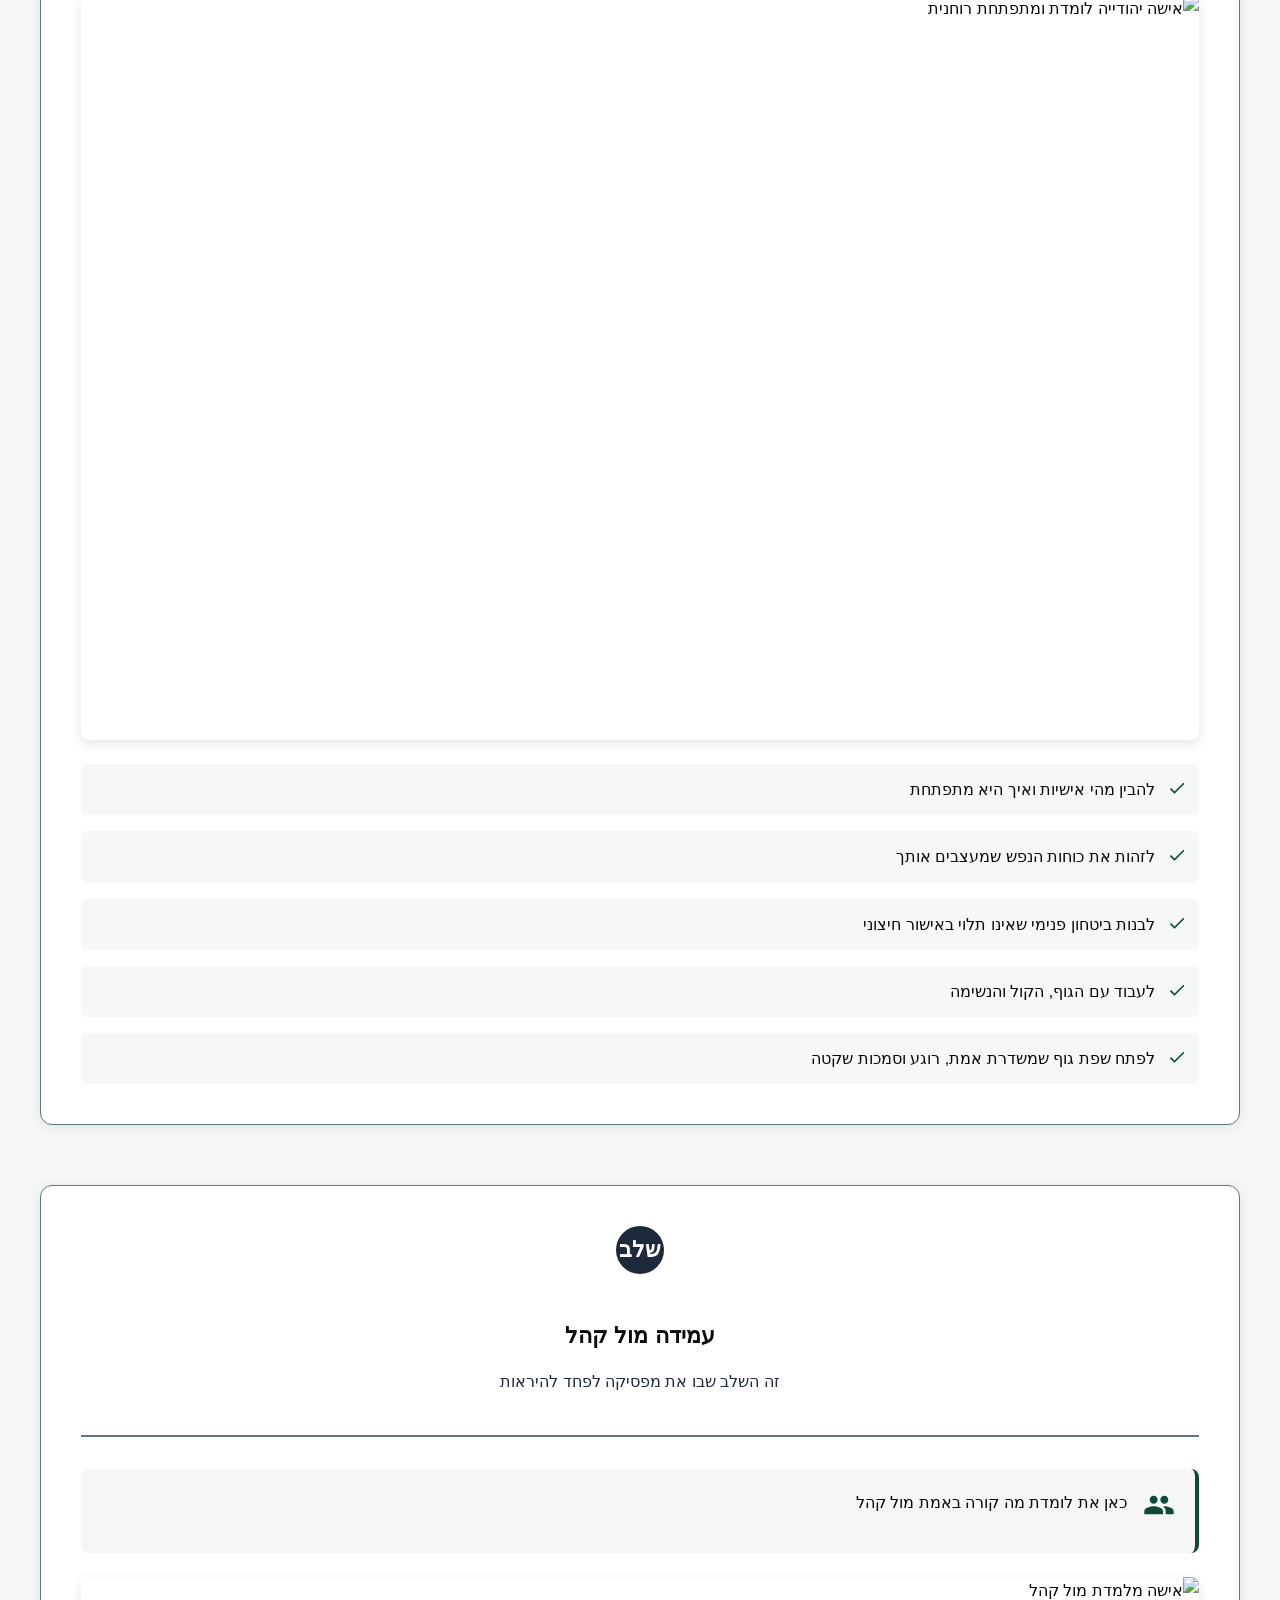
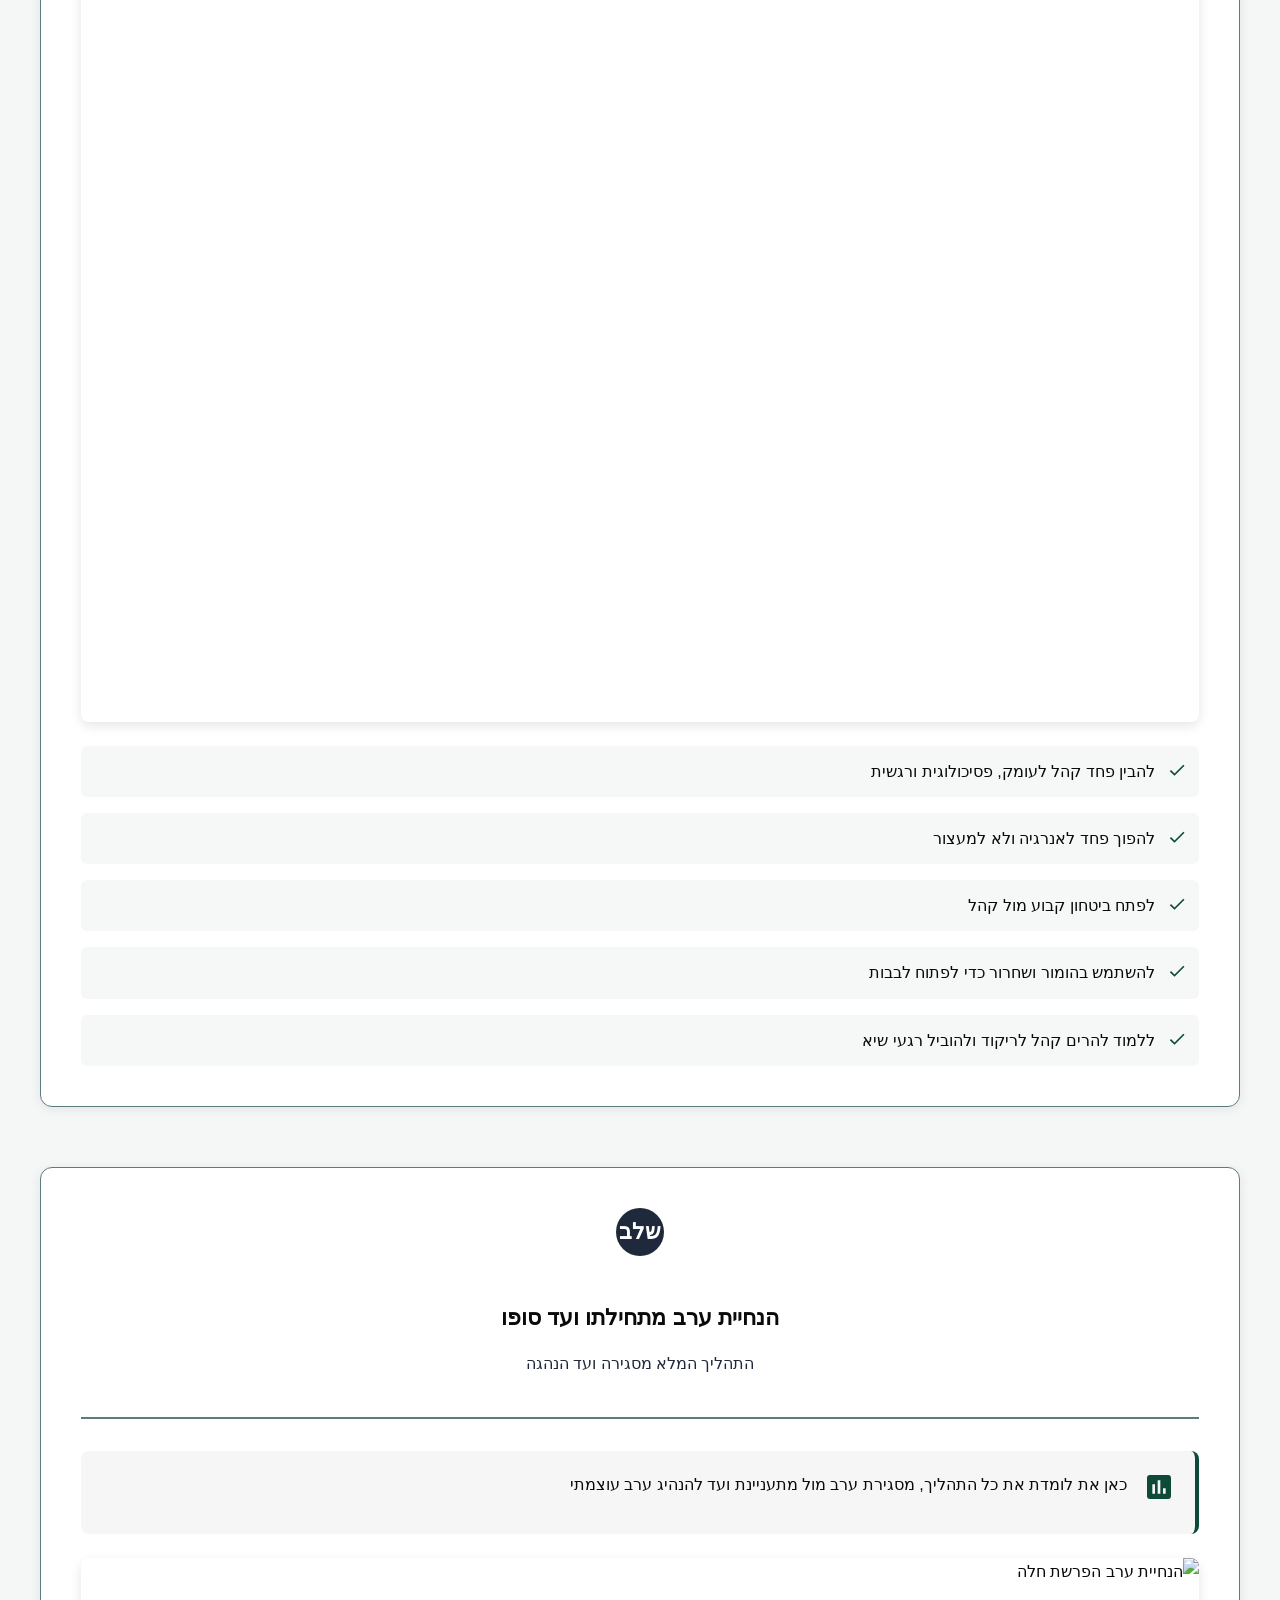
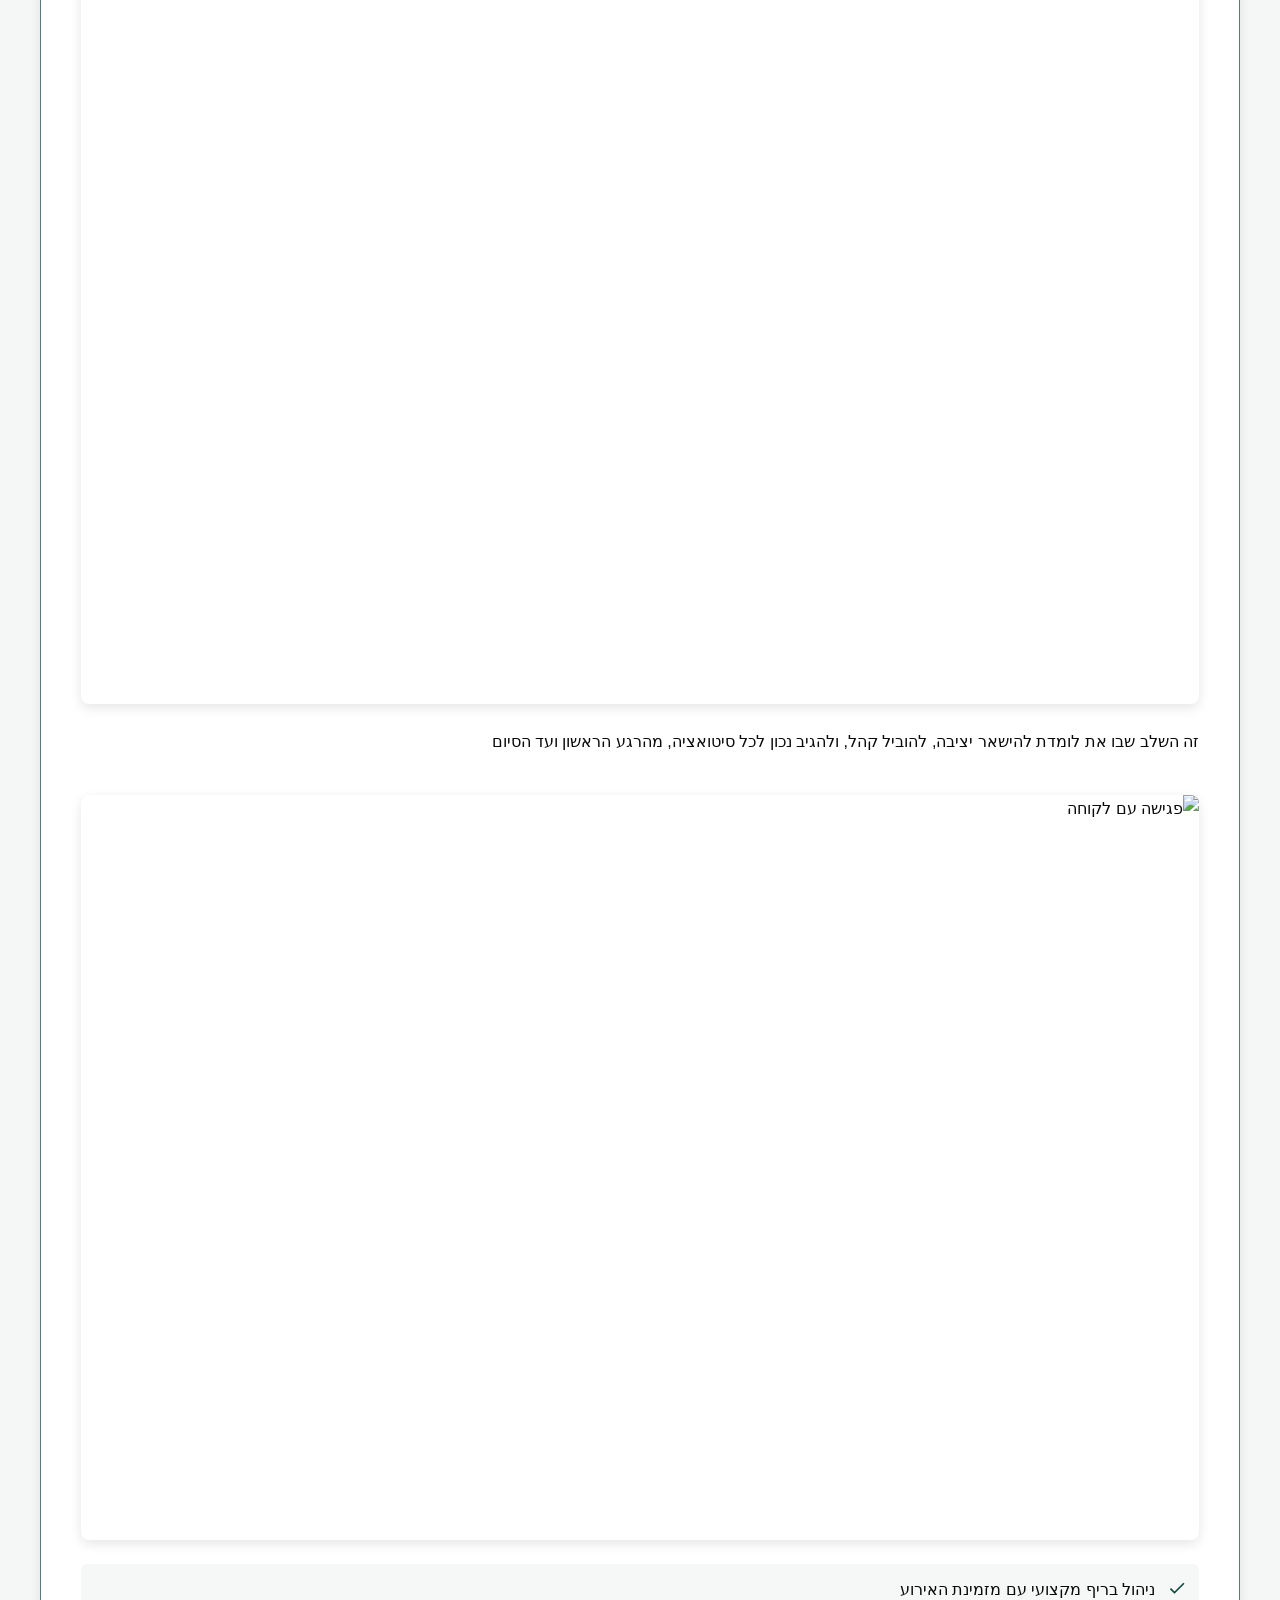
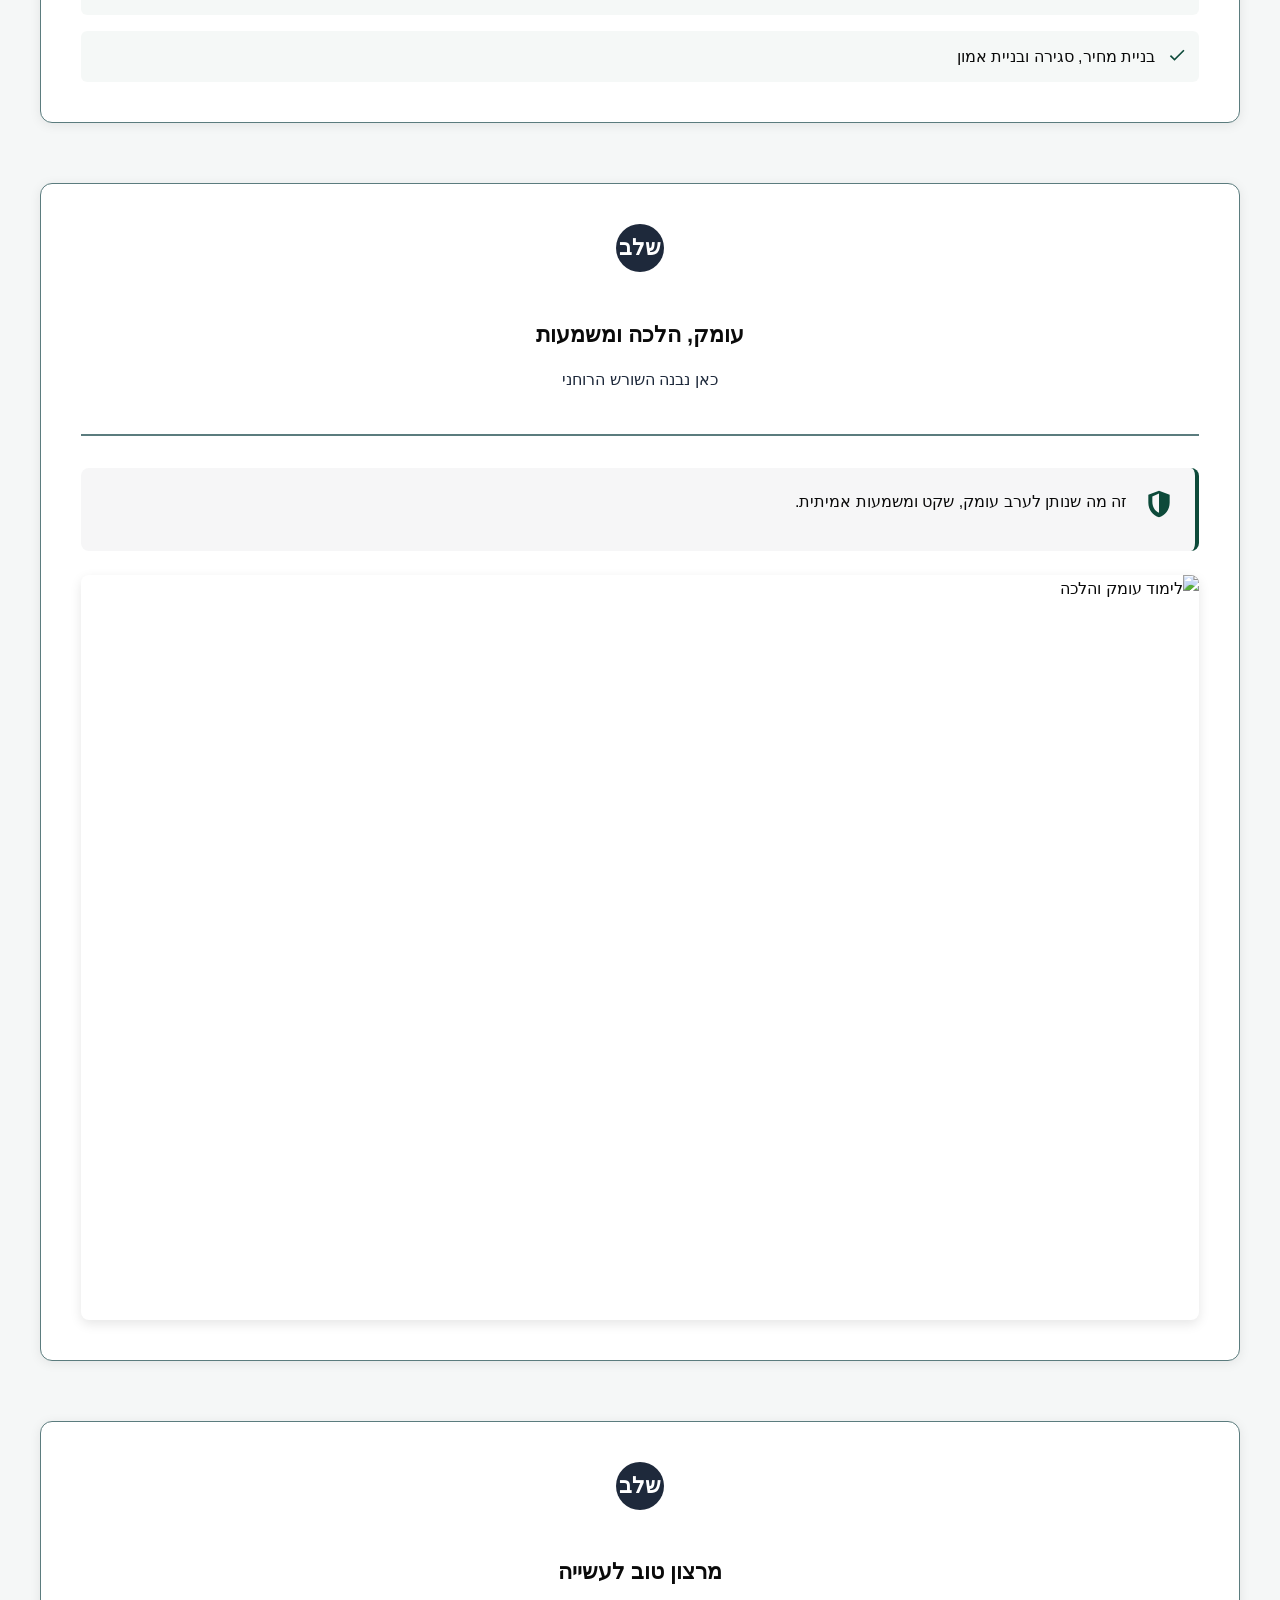
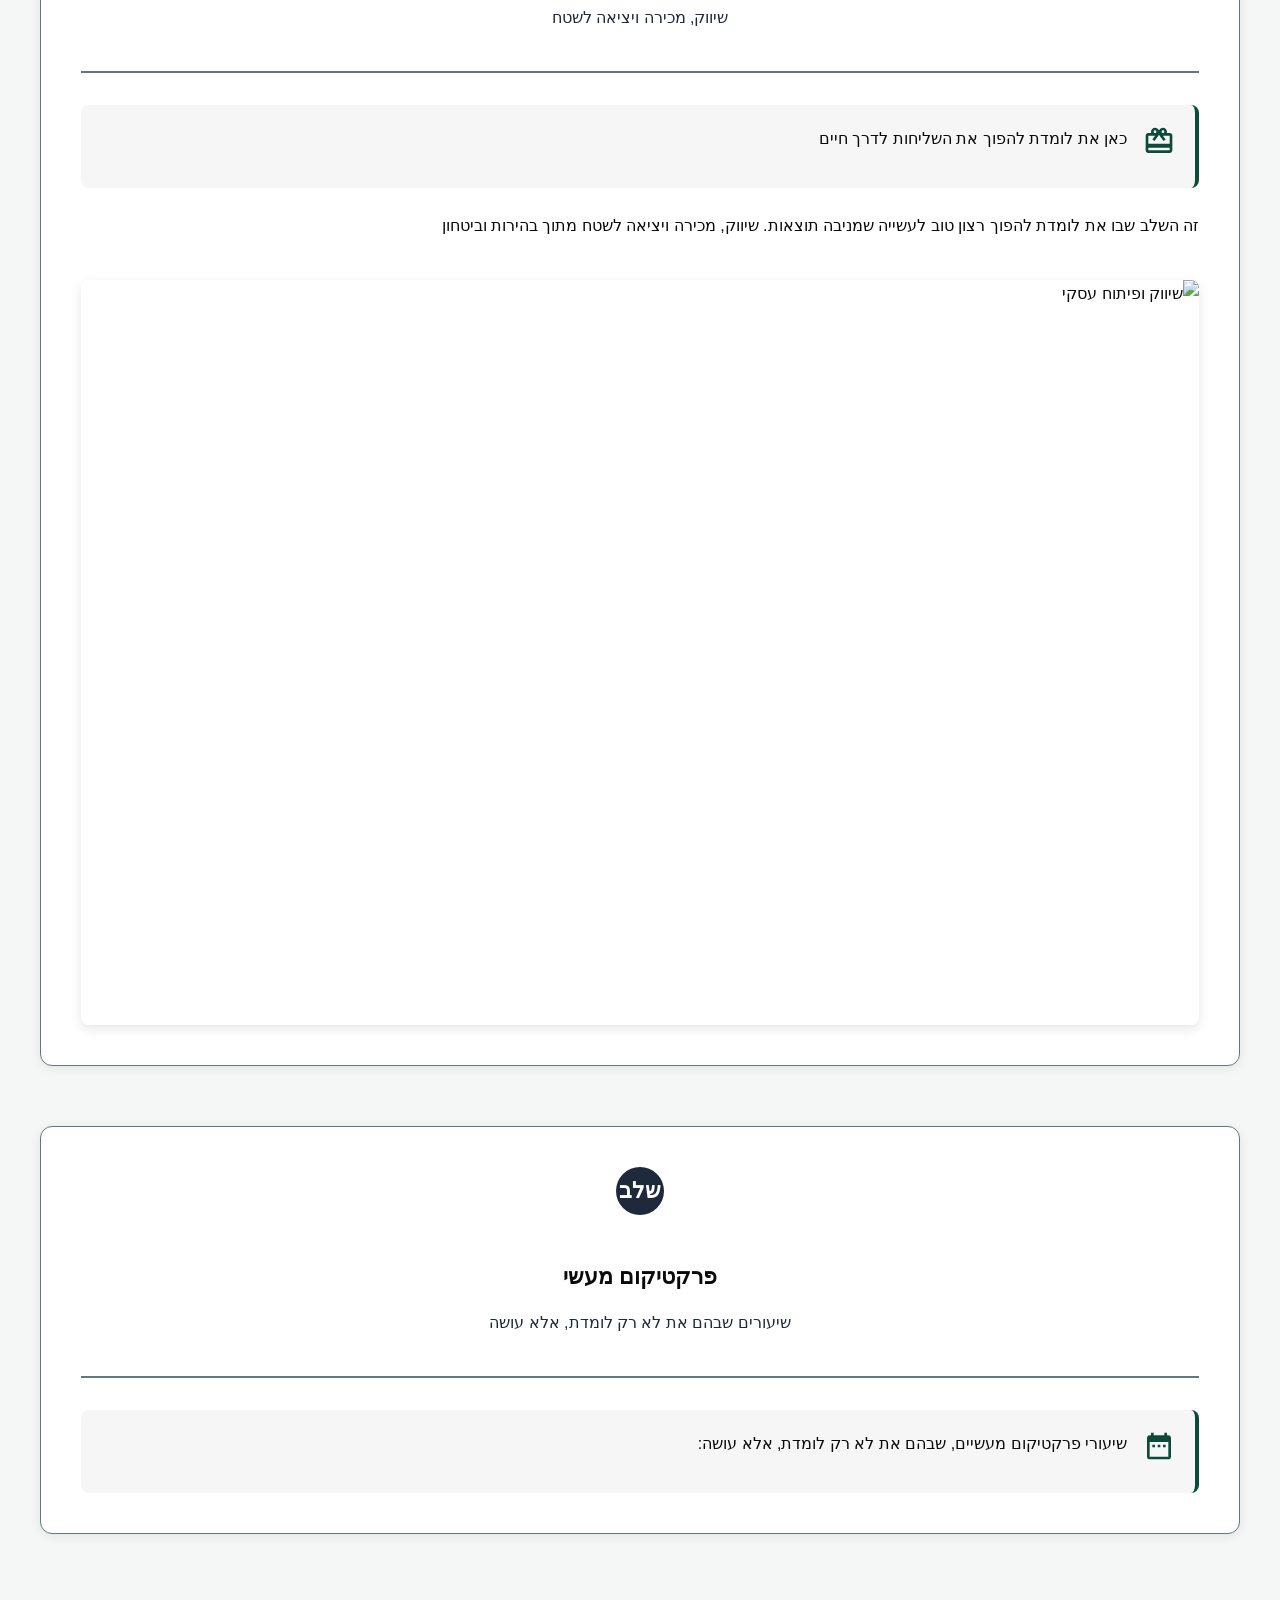
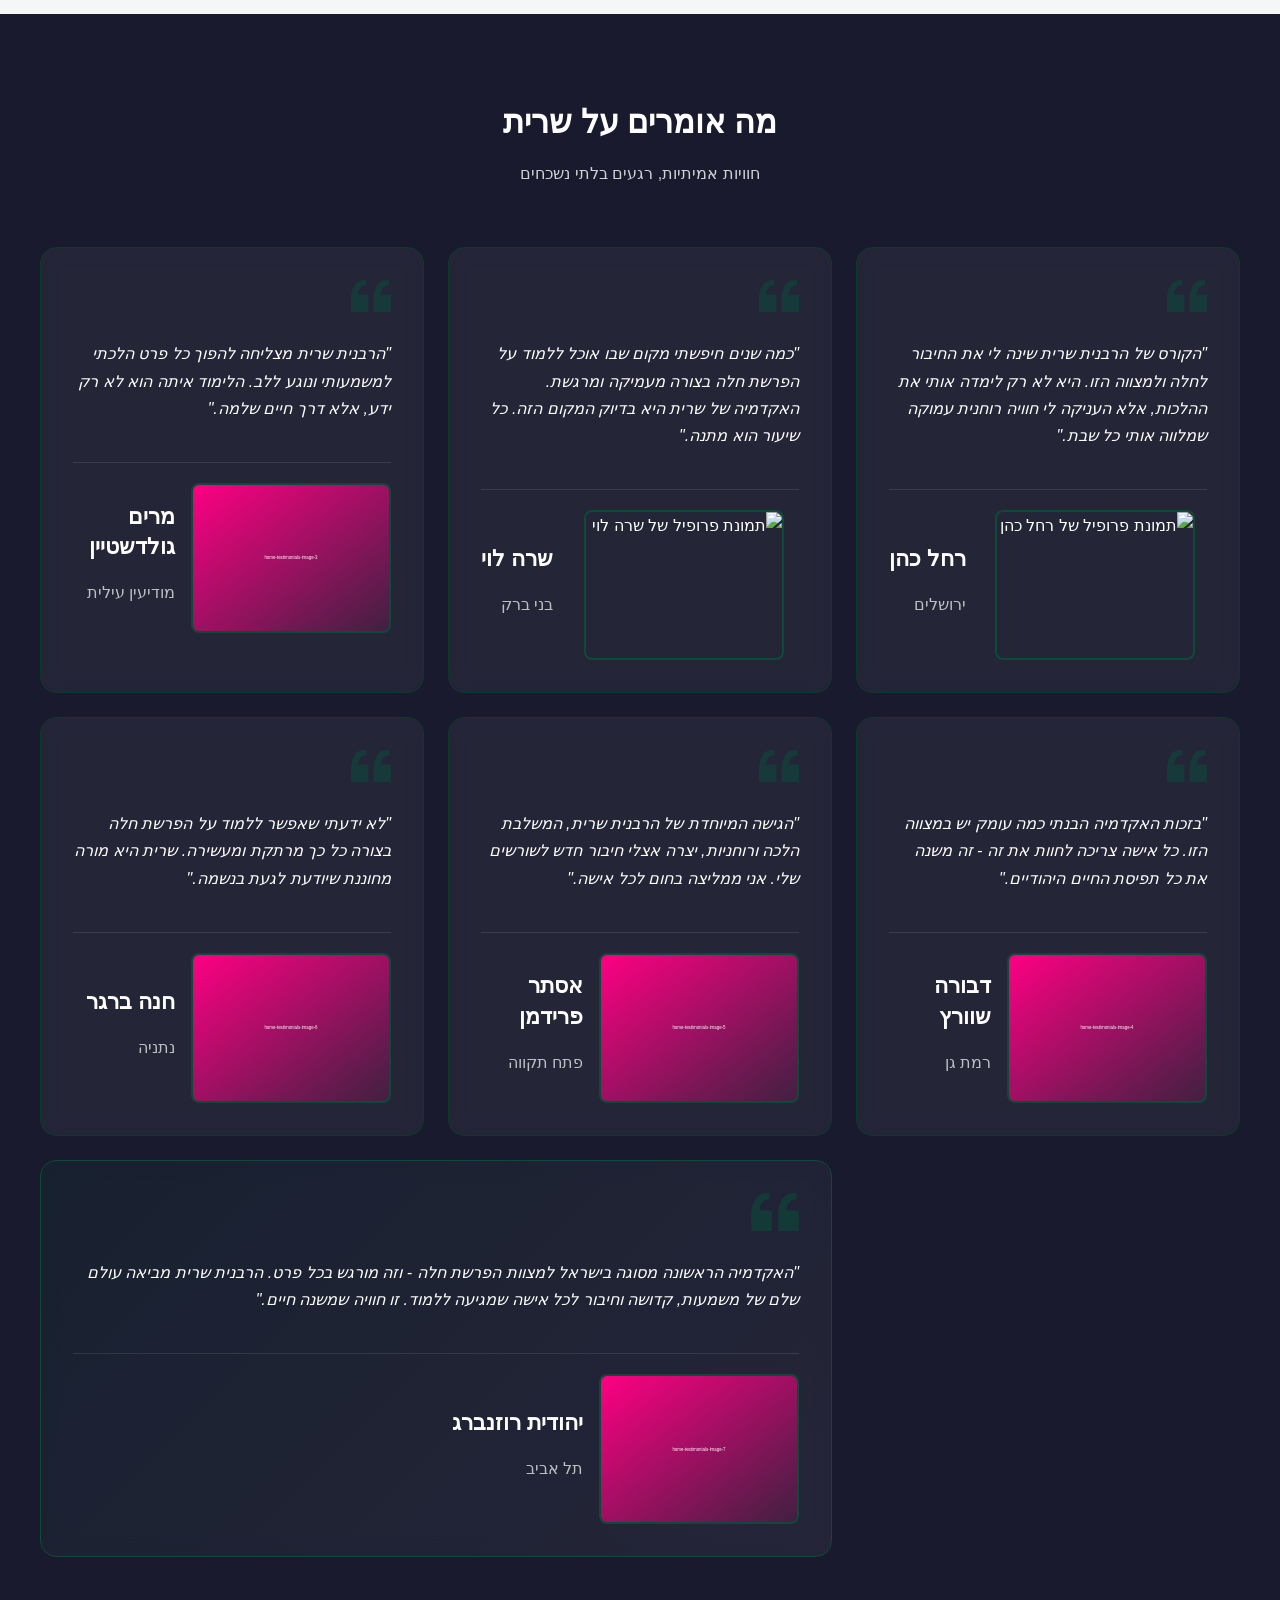
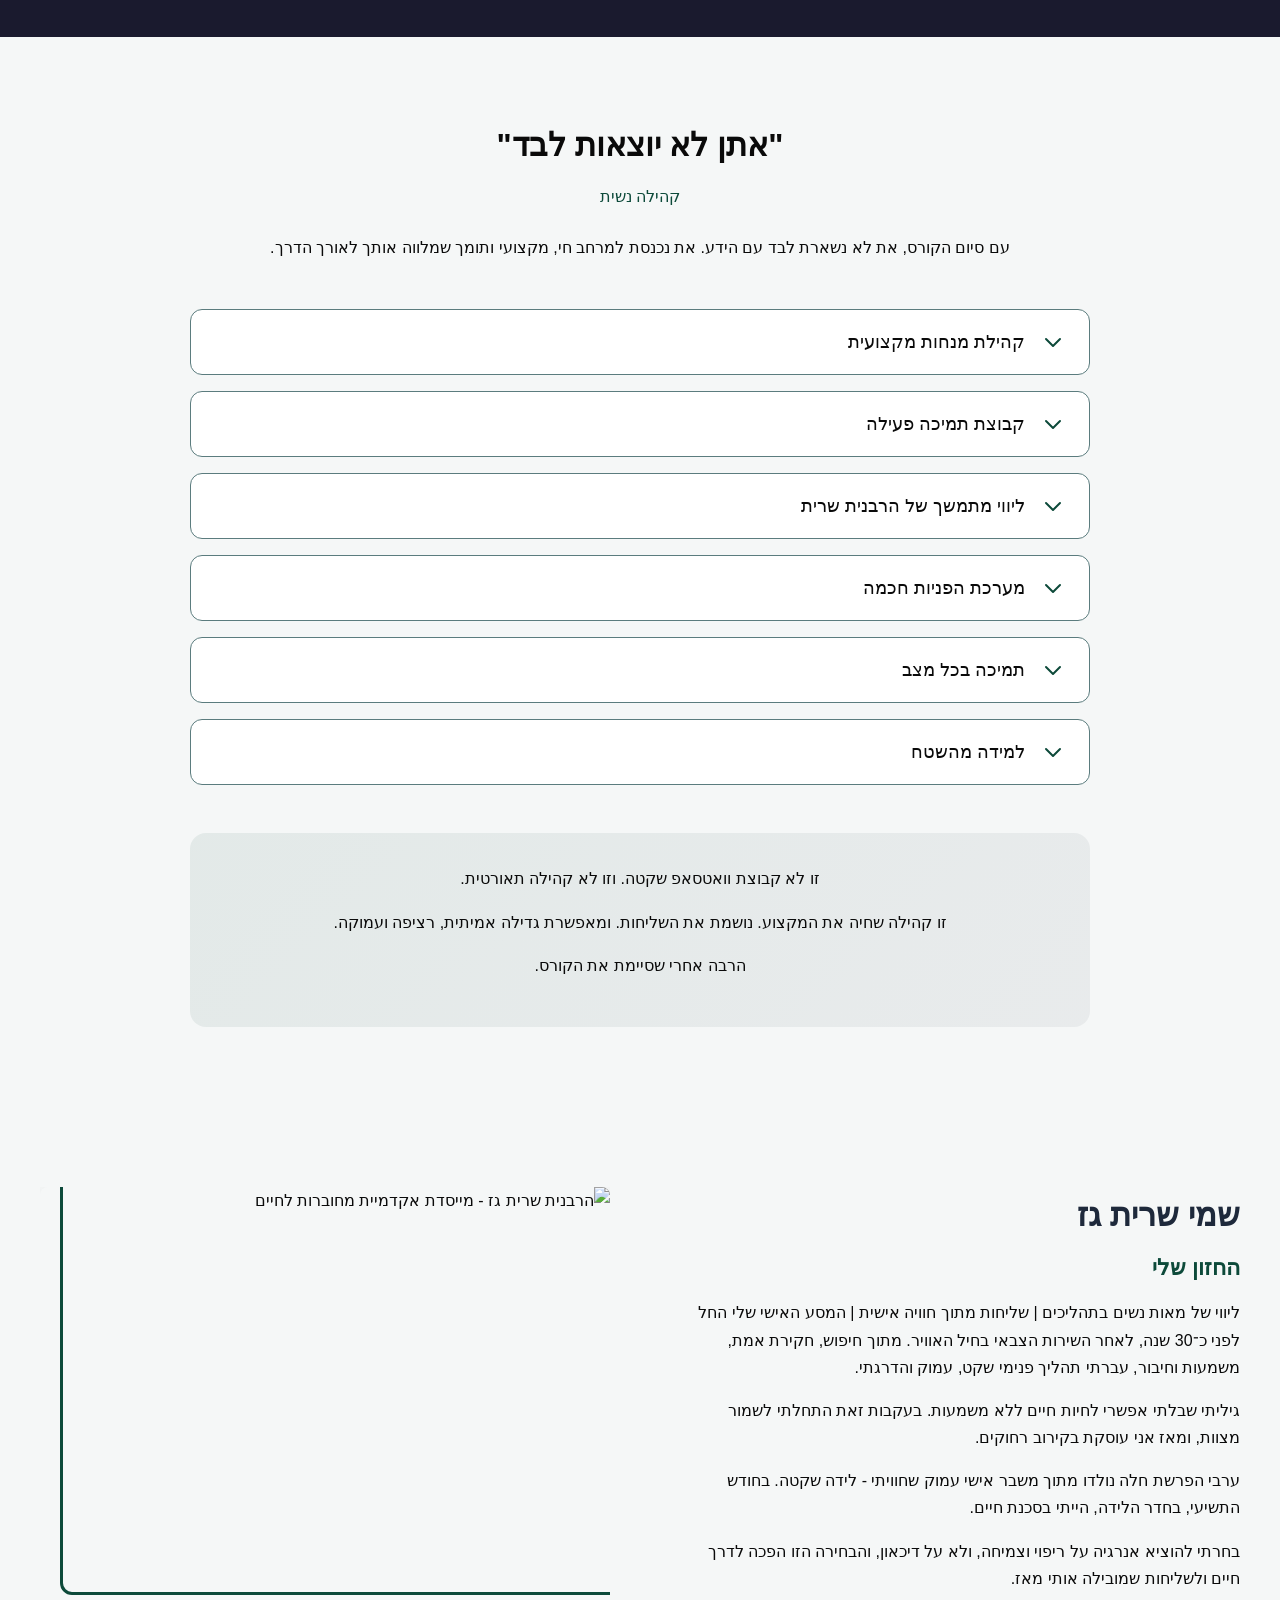
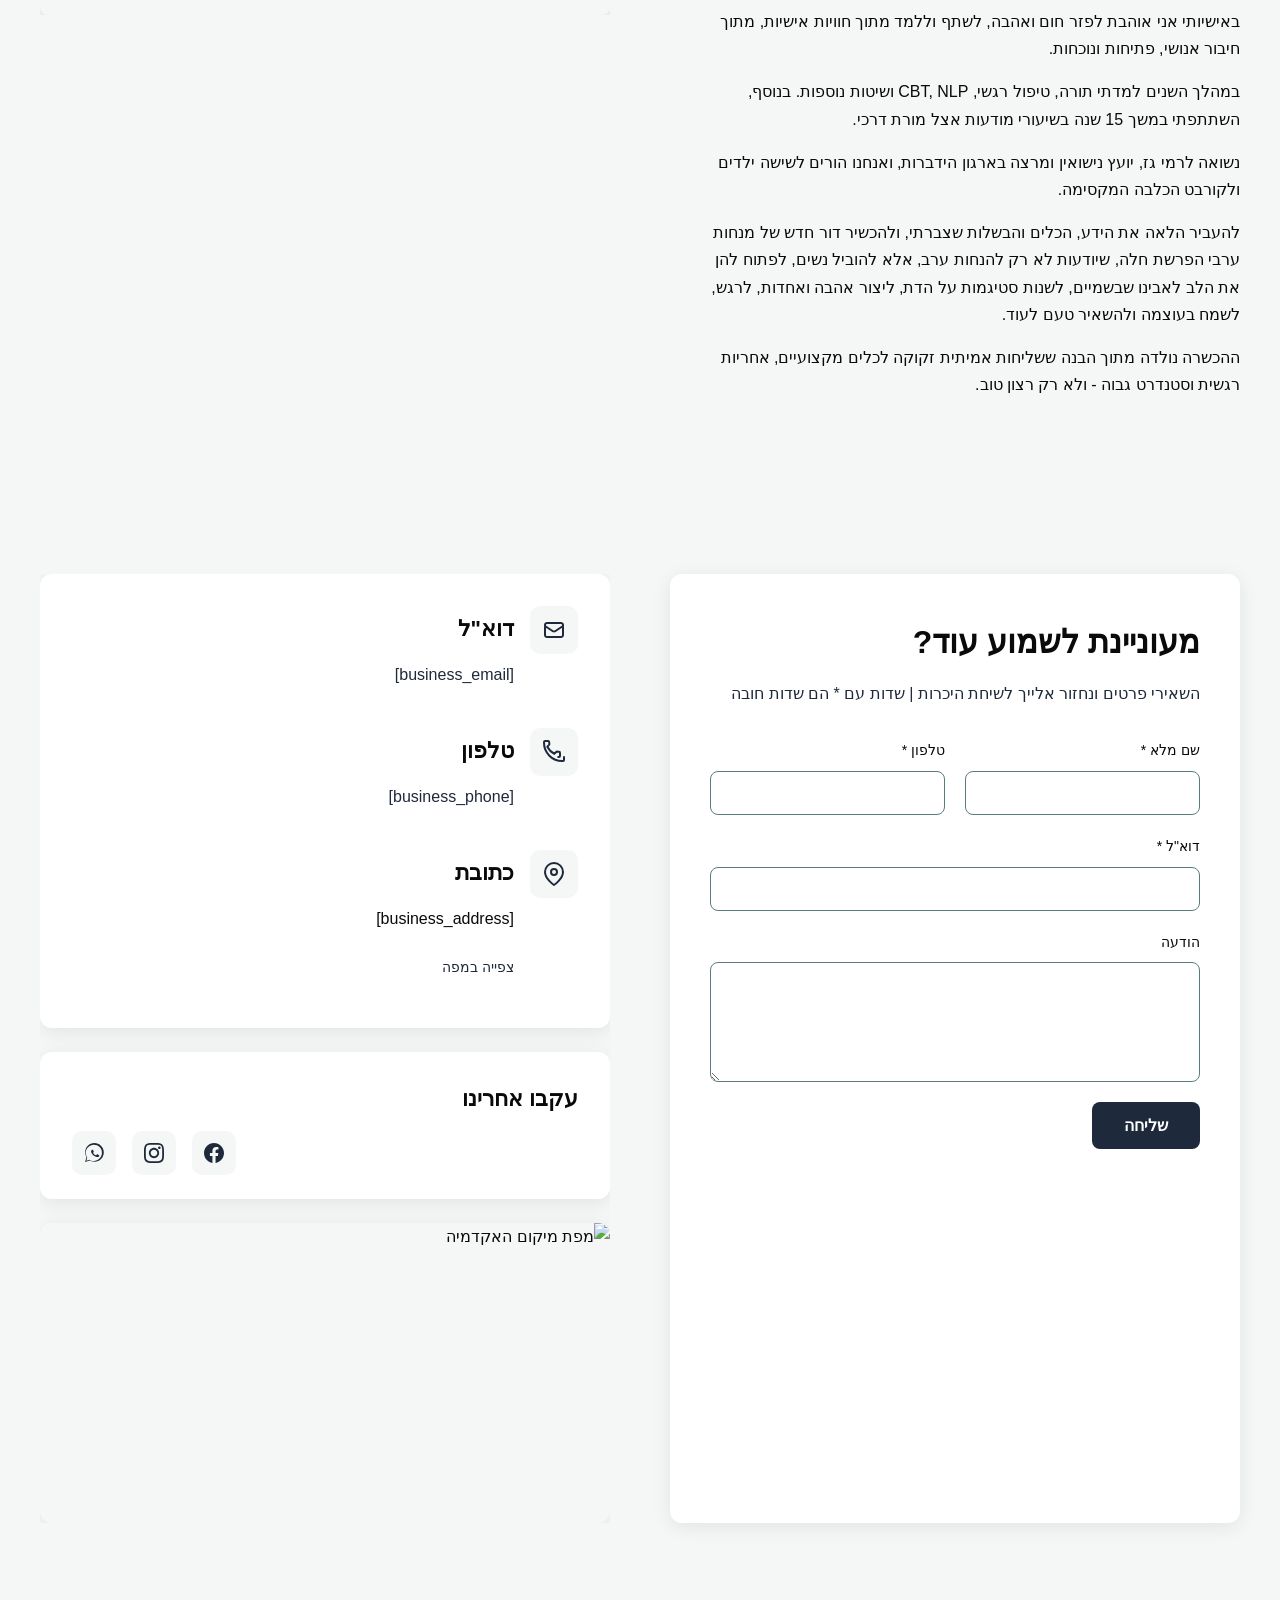
==== commit 0e222f29: "Background sync: Progressive GitHub Sync" ====
--- a/index.html
+++ b/index.html
@@ -1053,7 +1053,7 @@
         </div>
       </article>
 
-      <article class="home-testimonials-card" data-grid-item-index="1">
+      <article class="home-testimonials-card" data-grid-item-index="1" style="overflow: hidden !important;">
         <div class="home-testimonials-quote-icon">
           <svg data-element-type="icon" data-icon-type="svg" width="40" height="32" viewBox="0 0 40 32" fill="none" xmlns="http://www.w3.org/2000/svg">
             <path d="M0 32V18.6667C0 13.1111 1.33333 8.44444 4 4.66667C6.66667 0.888889 10.4444 0 15.3333 0V5.33333C12.8889 5.33333 10.8889 6.22222 9.33333 8C7.77778 9.77778 7 12 7 14.6667H17.3333V32H0ZM22.6667 32V18.6667C22.6667 13.1111 24 8.44444 26.6667 4.66667C29.3333 0.888889 33.1111 0 38 0V5.33333C35.5556 5.33333 33.5556 6.22222 32 8C30.4444 9.77778 29.6667 12 29.6667 14.6667H40V32H22.6667Z" fill="currentColor"></path>
@@ -1062,7 +1062,7 @@
         <div class="home-testimonials-content">
           <p class="home-testimonials-text">"כמה שנים חיפשתי מקום שבו אוכל ללמוד על הפרשת חלה בצורה מעמיקה ומרגשת. האקדמיה של שרית היא בדיוק המקום הזה. כל שיעור הוא מתנה."</p>
           <div class="home-testimonials-author">
-            <img data-placeholder="home-testimonials-image-2" data-context="Portrait photo of a joyful Jewish woman in her 40s-50s with elegant head covering, natural smile, soft lighting, representing a grateful participant in Jewish spirituality courses" width="60" height="60" src="data:image/svg+xml,%3Csvg xmlns='http://www.w3.org/2000/svg' width='800' height='600'%3E%3Cdefs%3E%3ClinearGradient id='grad' x1='0%25' y1='0%25' x2='100%25' y2='100%25'%3E%3Cstop offset='0%25' style='stop-color:%23FF0083;stop-opacity:1' /%3E%3Cstop offset='100%25' style='stop-color:%23FF008320;stop-opacity:1' /%3E%3C/linearGradient%3E%3C/defs%3E%3Crect width='100%25' height='100%25' fill='url(%23grad)'/%3E%3Ctext x='50%25' y='50%25' font-family='Arial, sans-serif' font-size='18' fill='white' text-anchor='middle' dy='.3em' font-weight='500'%3Ehome-testimonials-image-2%3C/text%3E%3C/svg%3E" alt="תמונת פרופיל של שרה לוי" class="home-testimonials-avatar zappy-editable-image" data-element-type="image" data-element-id="img-1773312526800-haz4sgufc" data-resize-handler-attached="true" style="min-width: 200px; min-height: 150px; cursor: pointer; border-radius: 8px; position: relative;" data-original-position="static">
+            <div data-zappy-zoom-wrapper="true" data-element-id="img-1773312526800-haz4sgufc" data-element-type="image" data-zappy-zoom-wrapper-width="200px" data-zappy-zoom-wrapper-height="150px" data-zappy-zoom-wrapper-width-mode="px" style="position: relative !important; overflow: hidden !important; width: 200px !important; max-width: 100% !important; margin-left: auto !important; margin-right: auto !important; height: 150px !important; display: block !important;" data-zappy-zoom-clip="true" data-zappy-wrapper-margins-applied="true"><img data-placeholder="home-testimonials-image-2" data-context="Portrait photo of a joyful Jewish woman in her 40s-50s with elegant head covering, natural smile, soft lighting, representing a grateful participant in Jewish spirituality courses" width="60" height="60" src="/assets/image-home-testimonials-image-2-1773312916449-uq89on.webp?v=1773312920569" alt="תמונת פרופיל של שרה לוי" class="home-testimonials-avatar zappy-editable-image" data-element-type="image" data-element-id="img-1773312526800-haz4sgufc" data-resize-handler-attached="true" style="min-width: 200px; min-height: 150px; border-radius: 8px; position: relative; object-position: 50% 50%; width: 200px !important; height: 150px !important; object-fit: cover !important; max-width: 100% !important; display: block; margin-top: 0px !important; margin-bottom: 0px !important;" data-original-position="static" data-zappy-original-width="200" data-zappy-original-height="150" data-zappy-zoom="1"></div>
             <div class="home-testimonials-author-info">
               <h3 class="home-testimonials-name">שרה לוי</h3>
               <p class="home-testimonials-location">בני ברק</p>
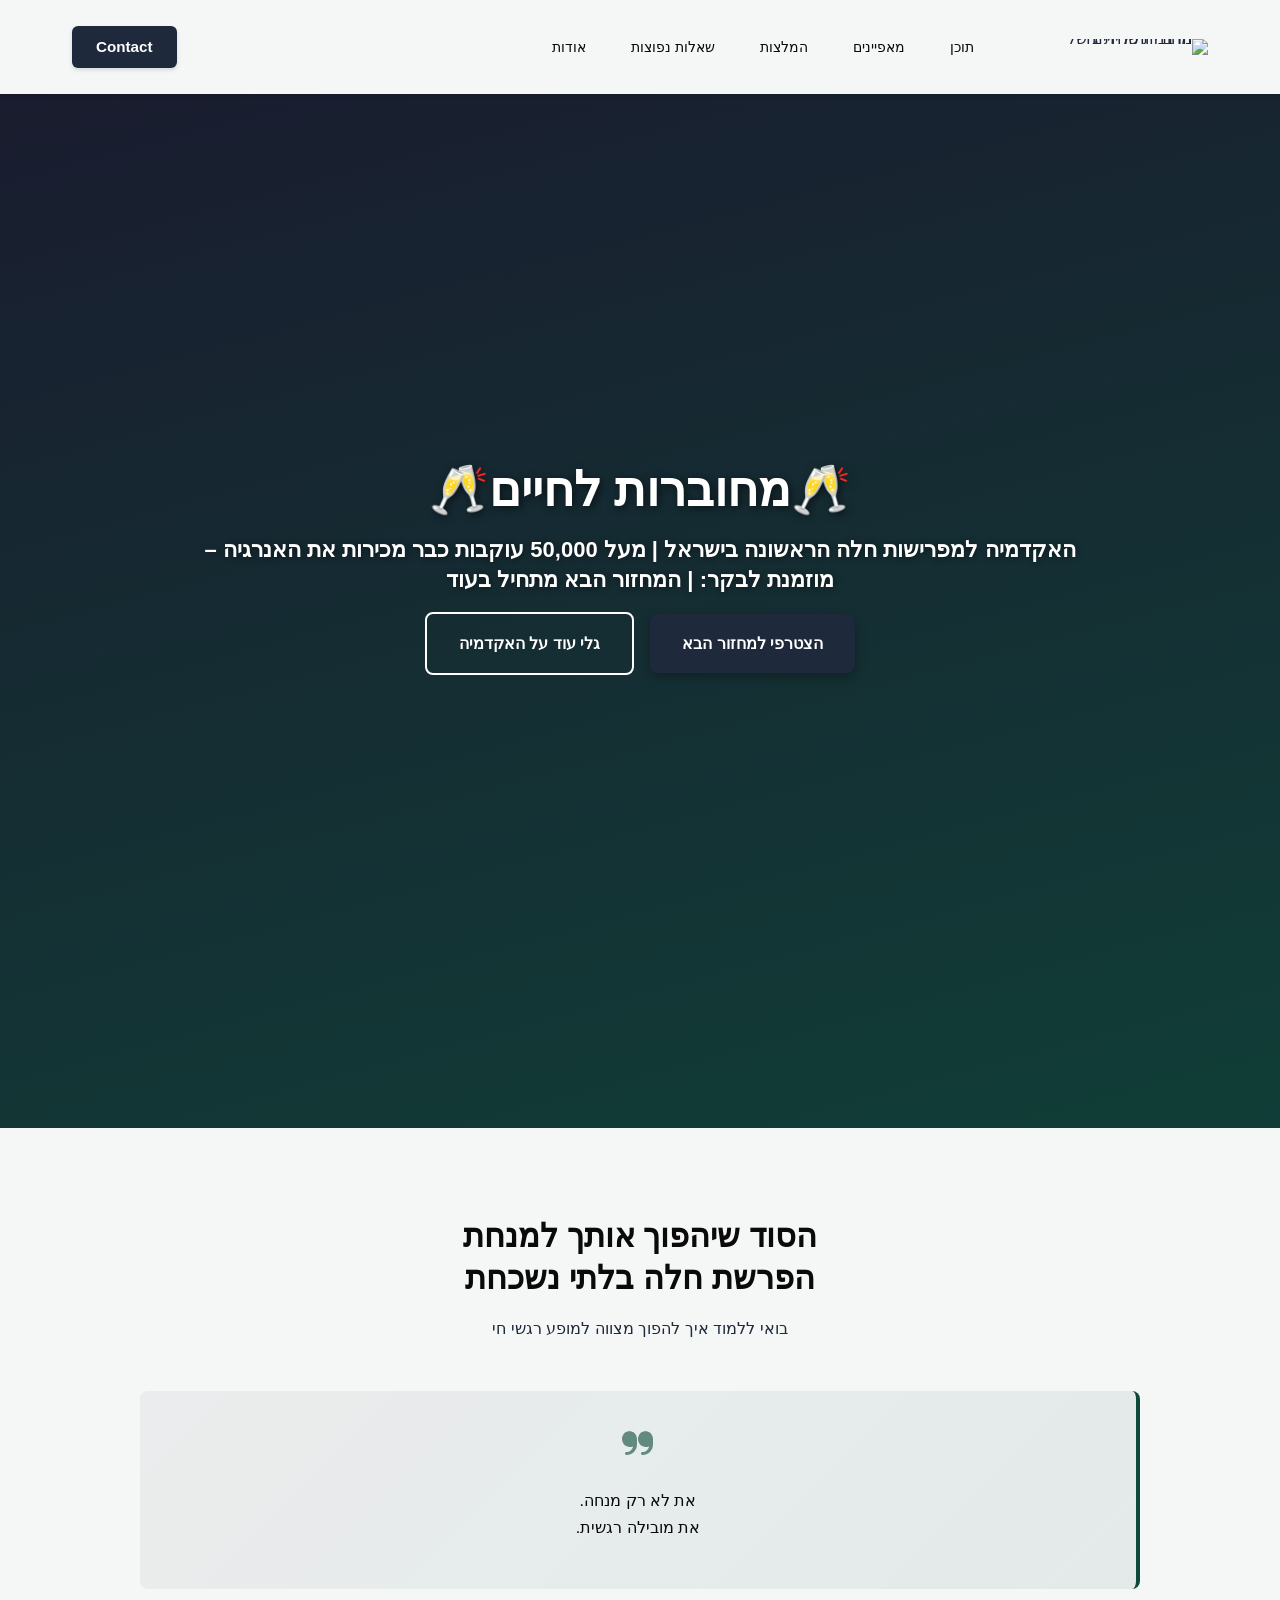
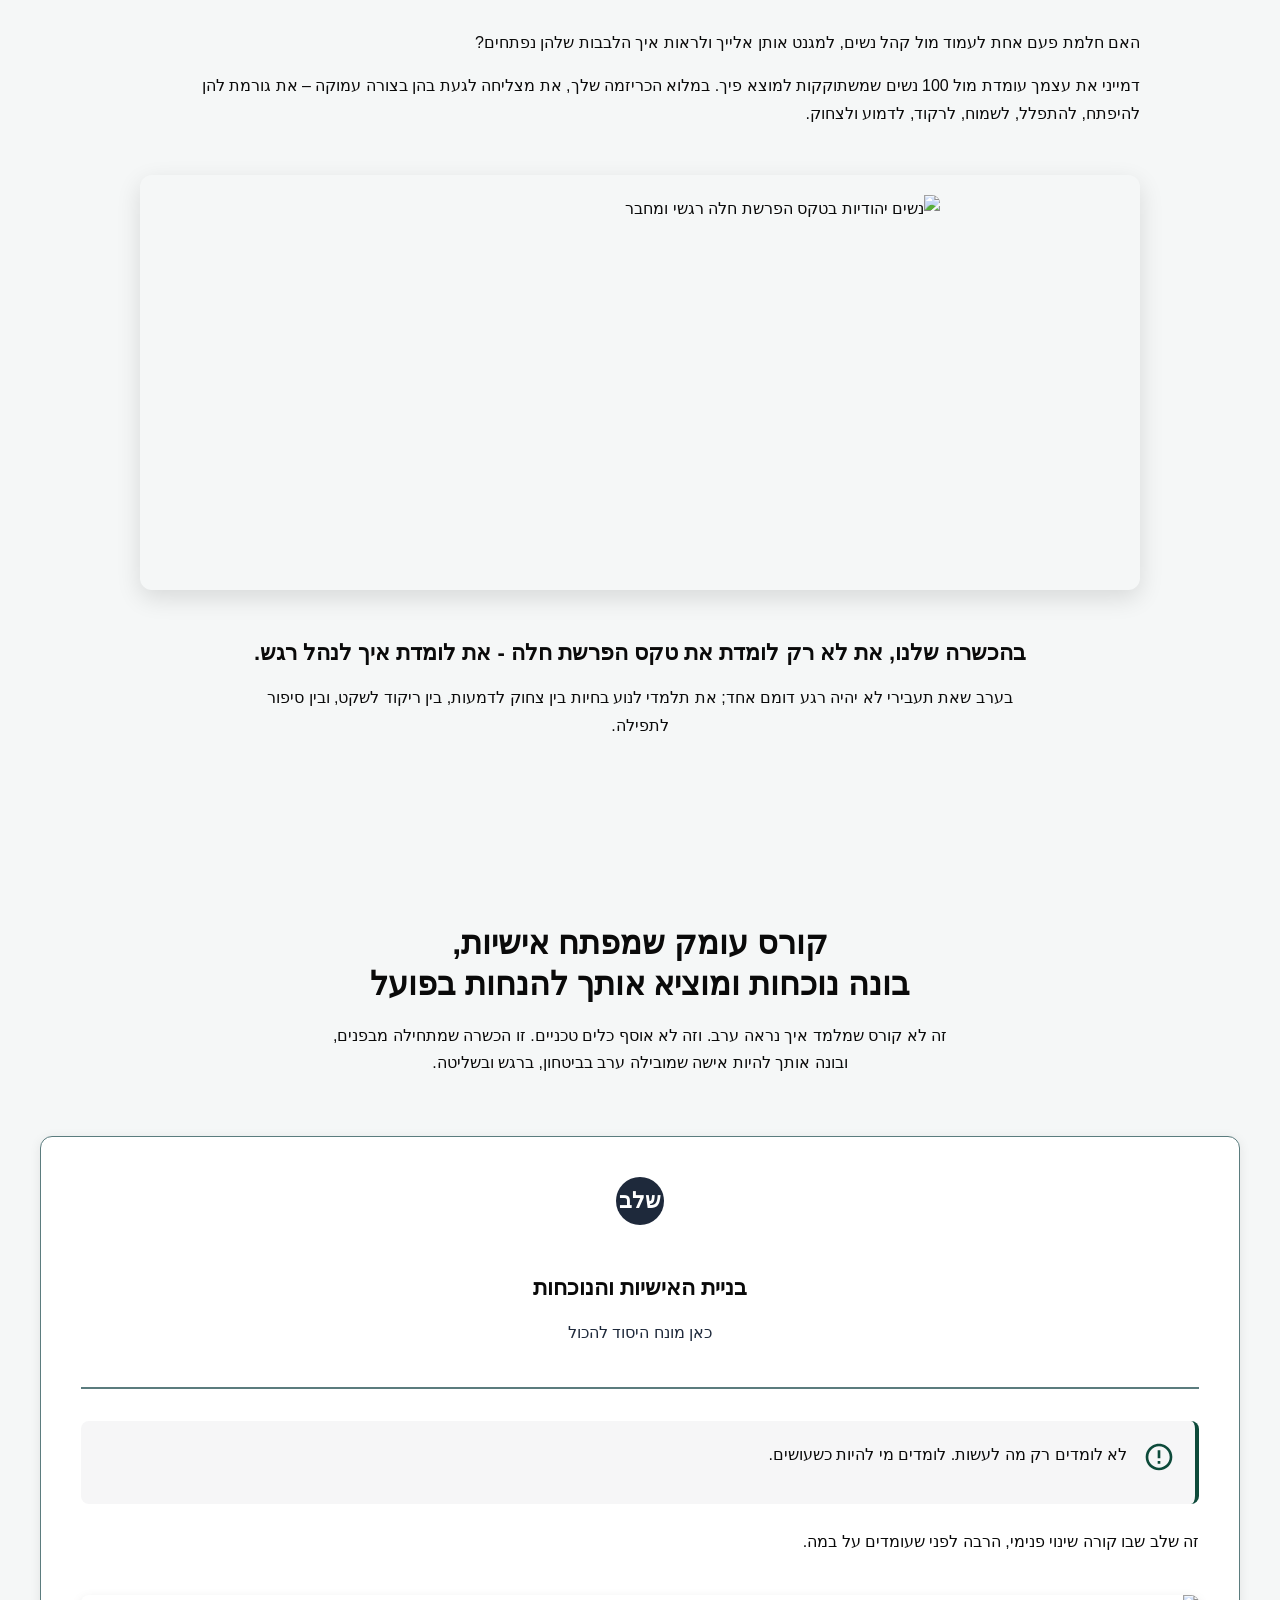
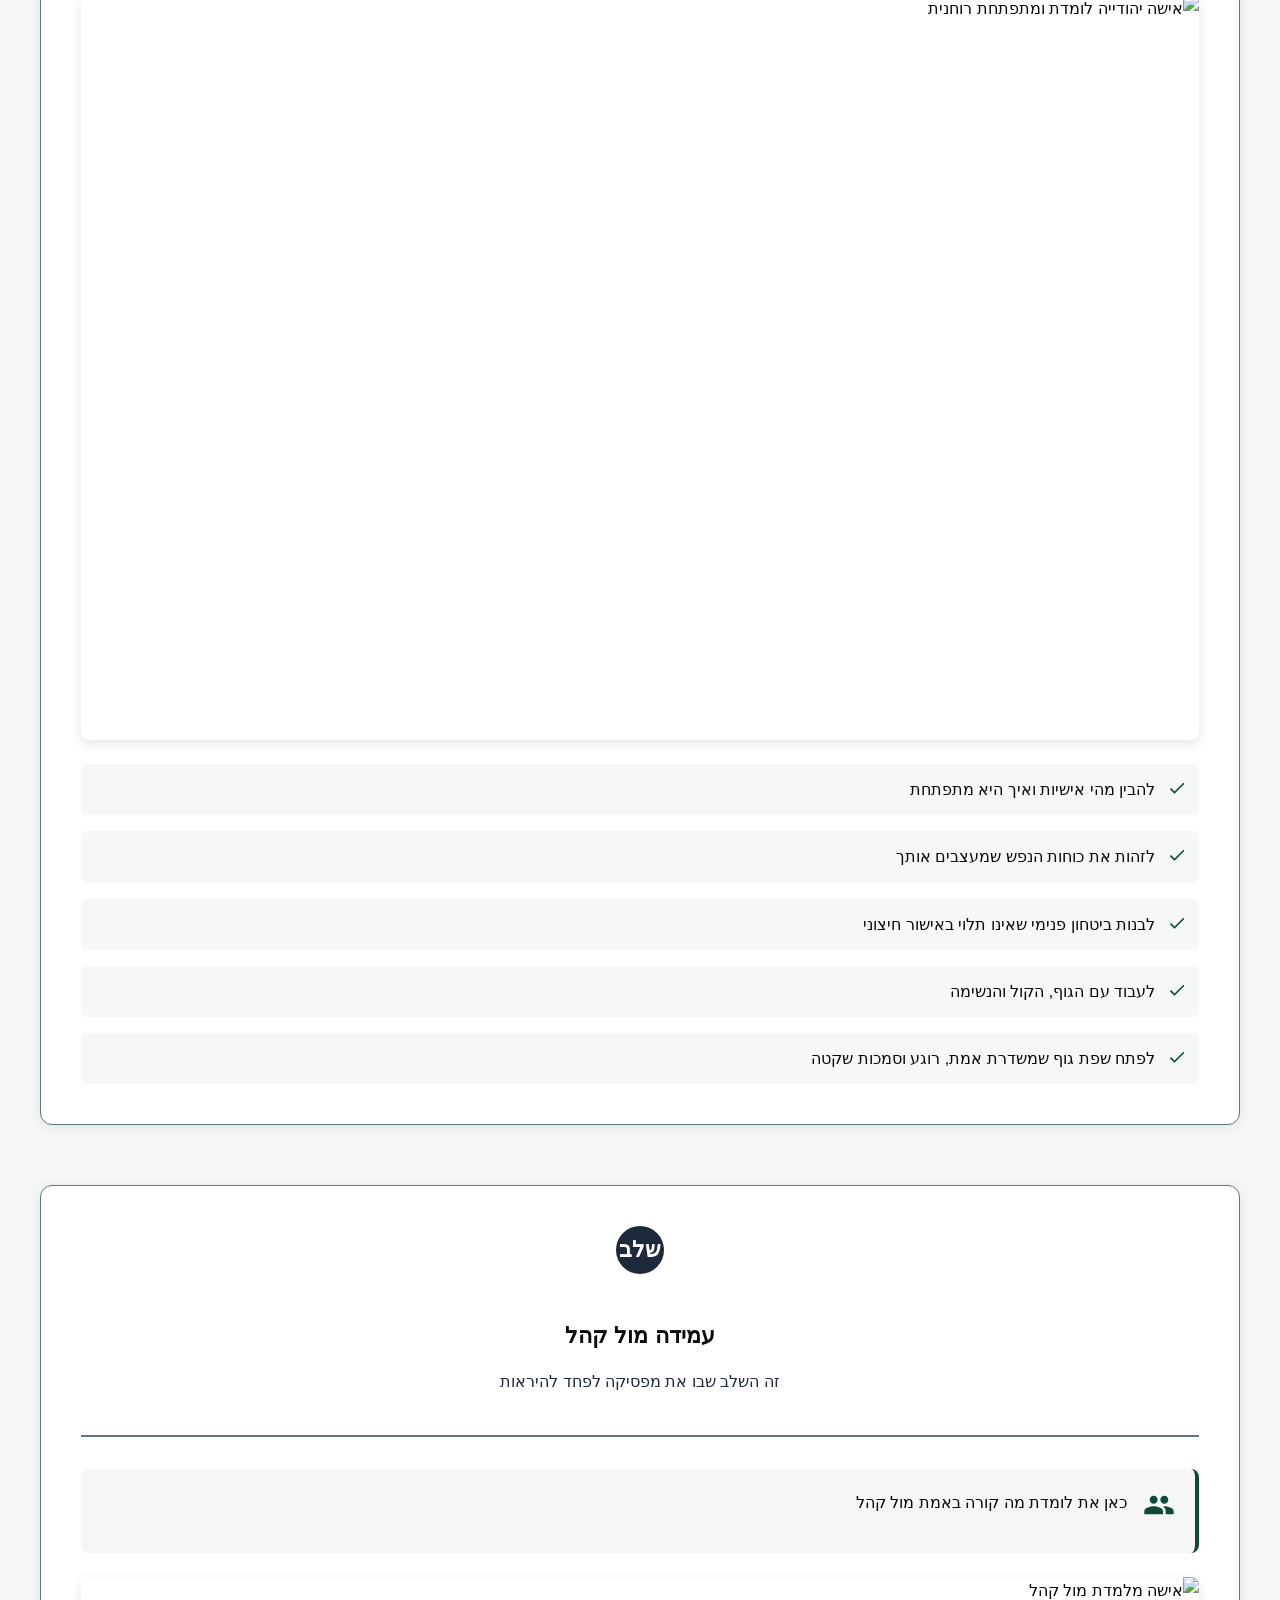
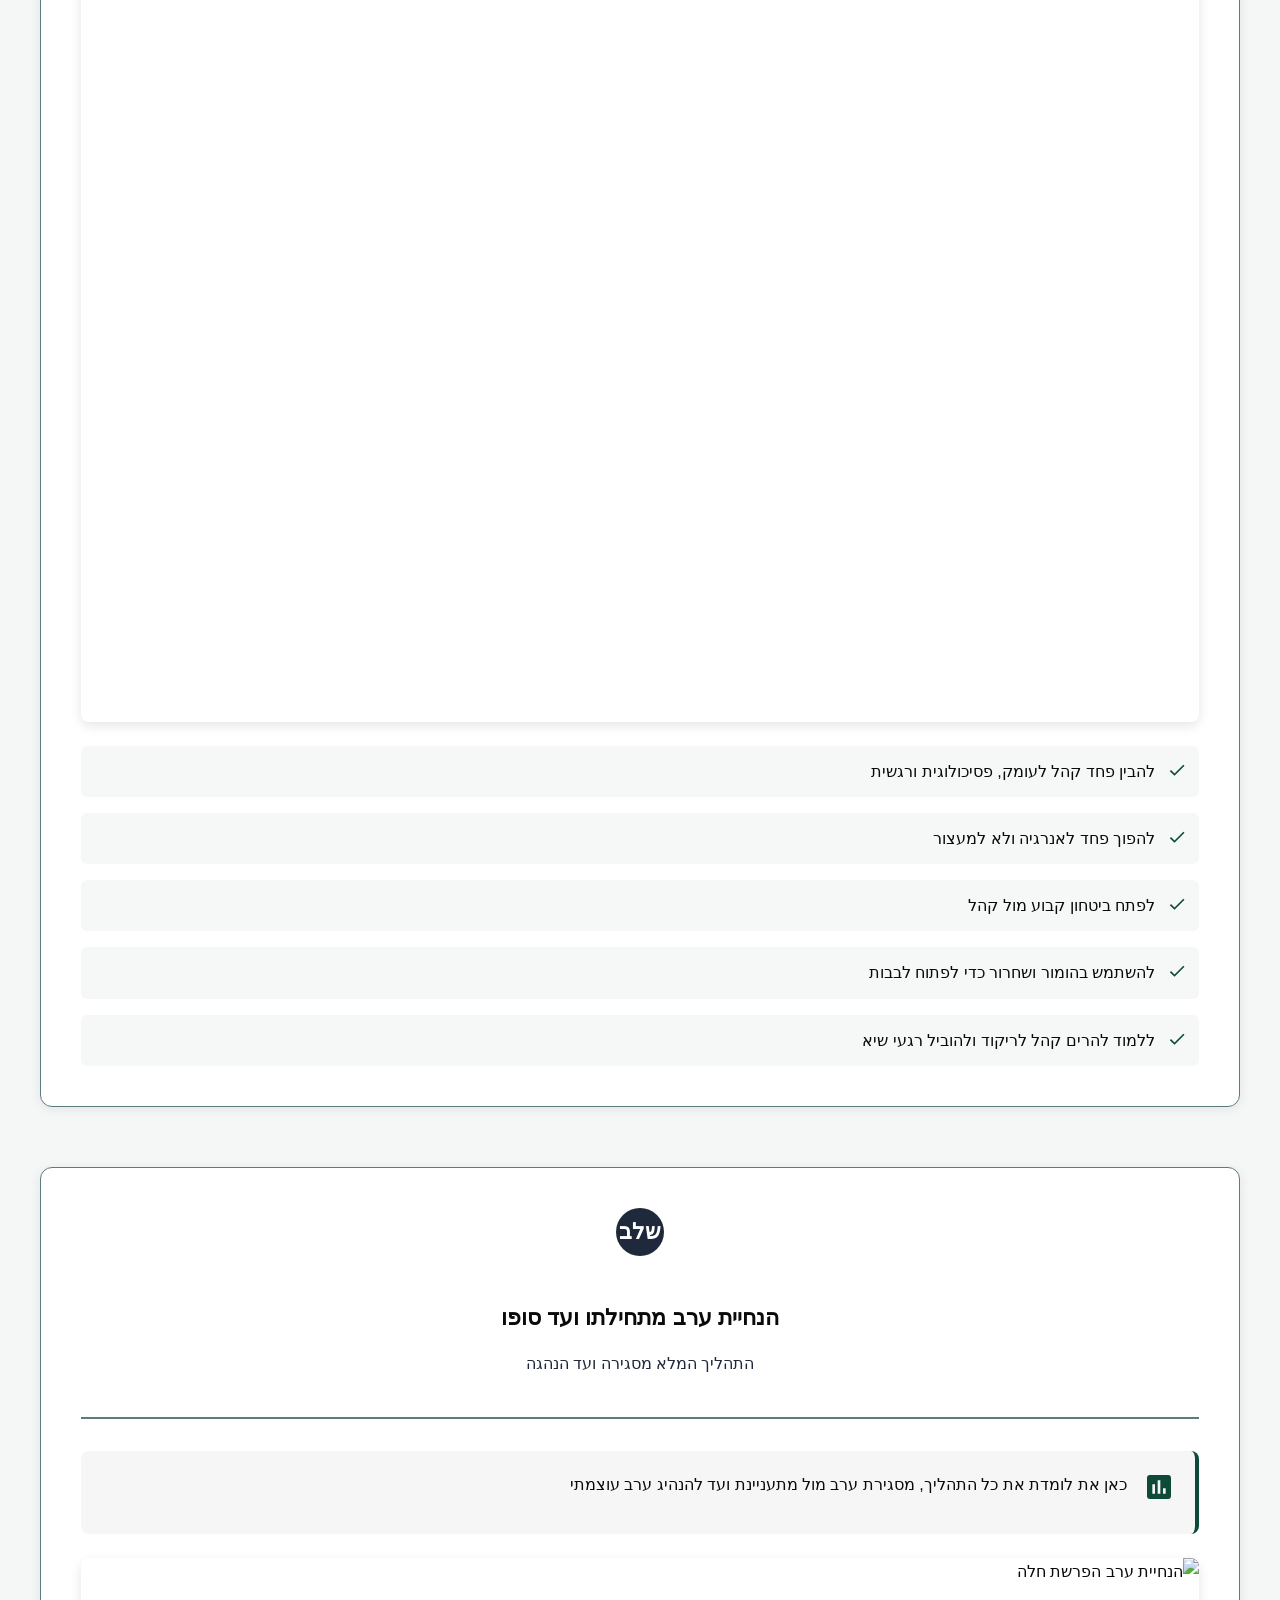
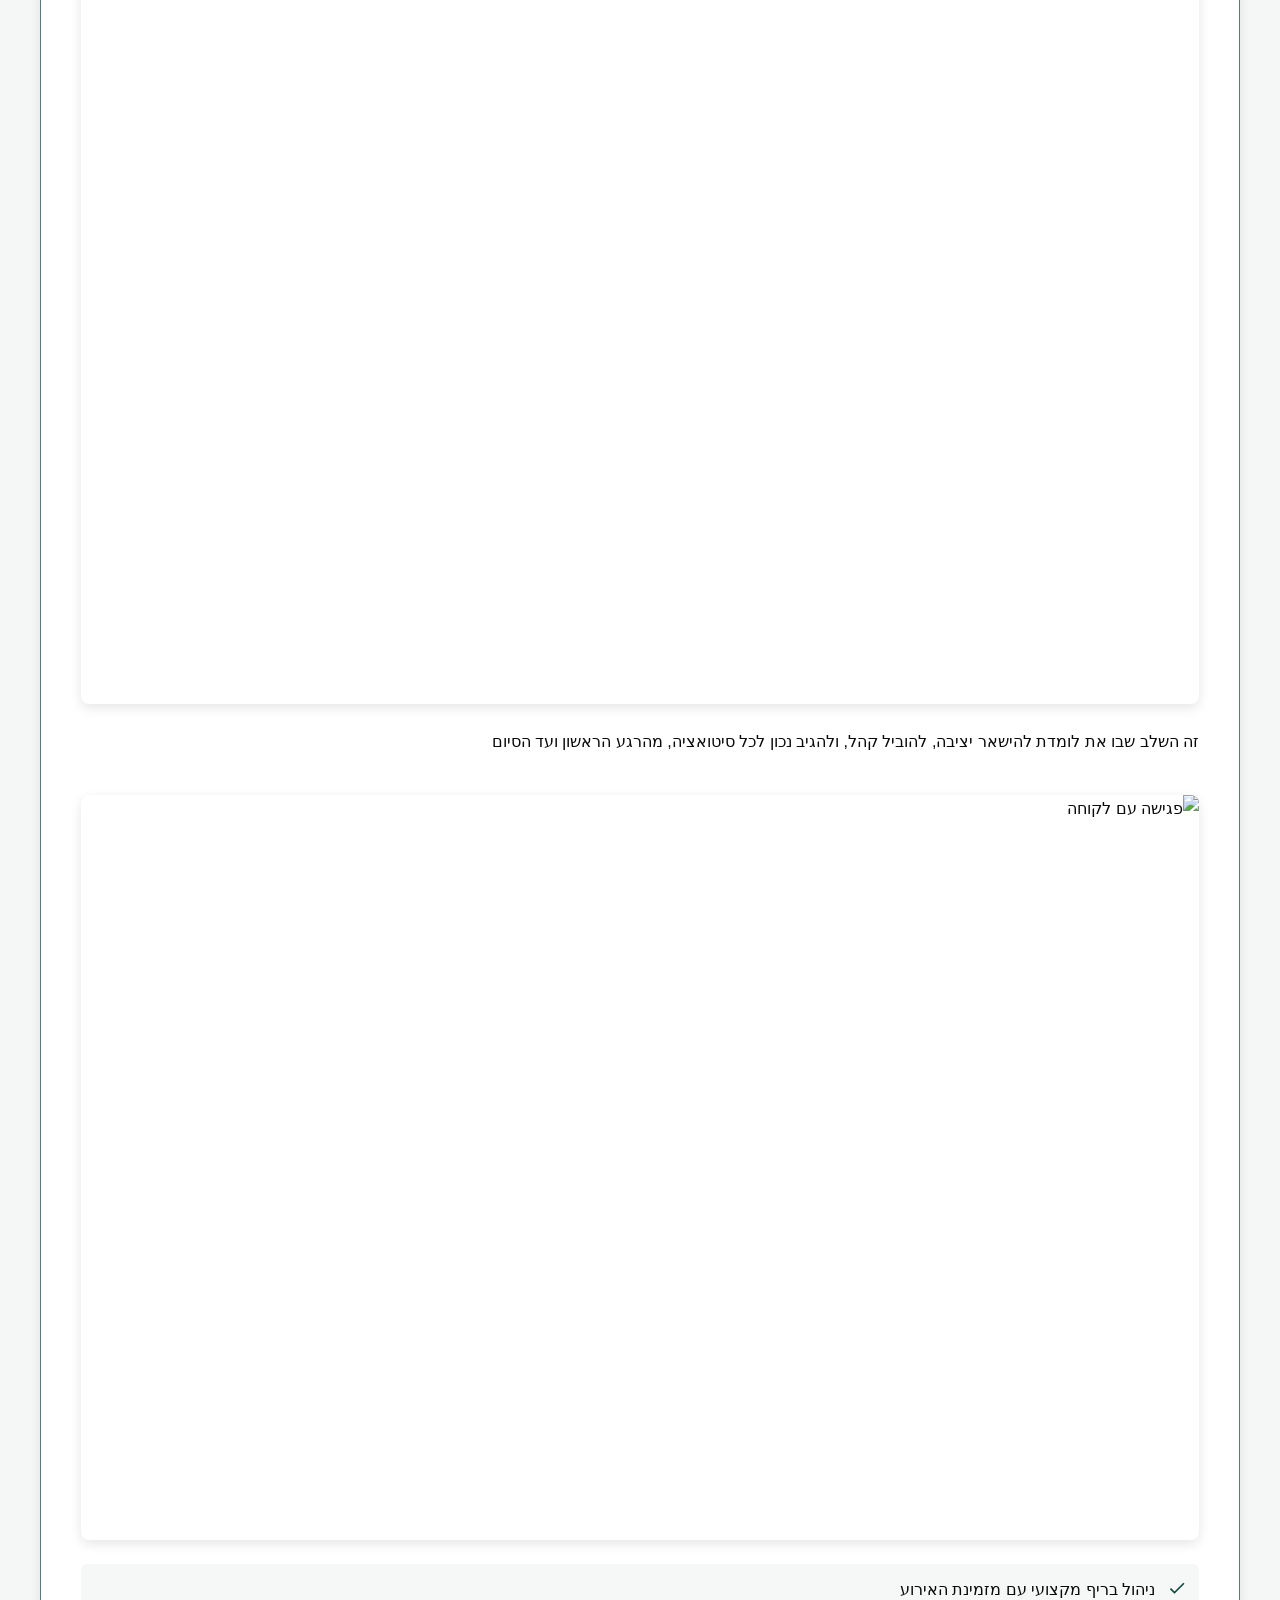
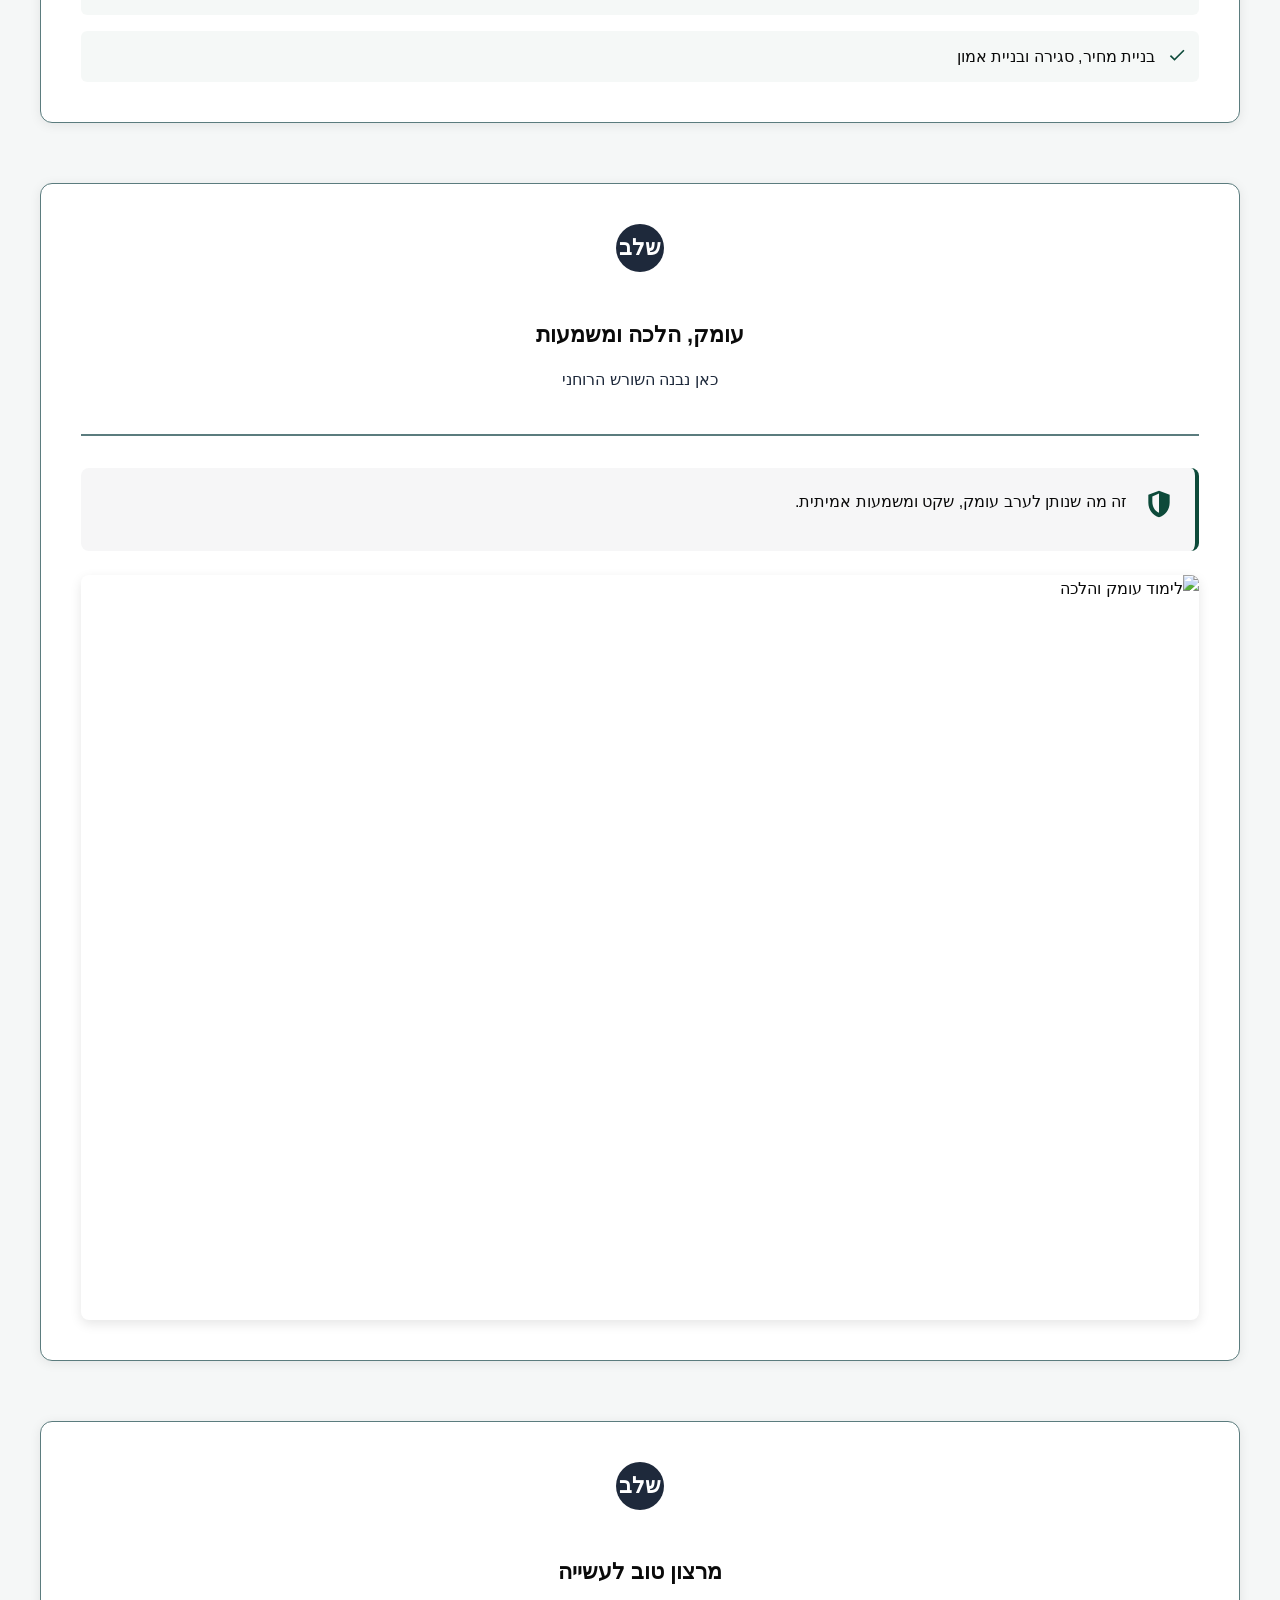
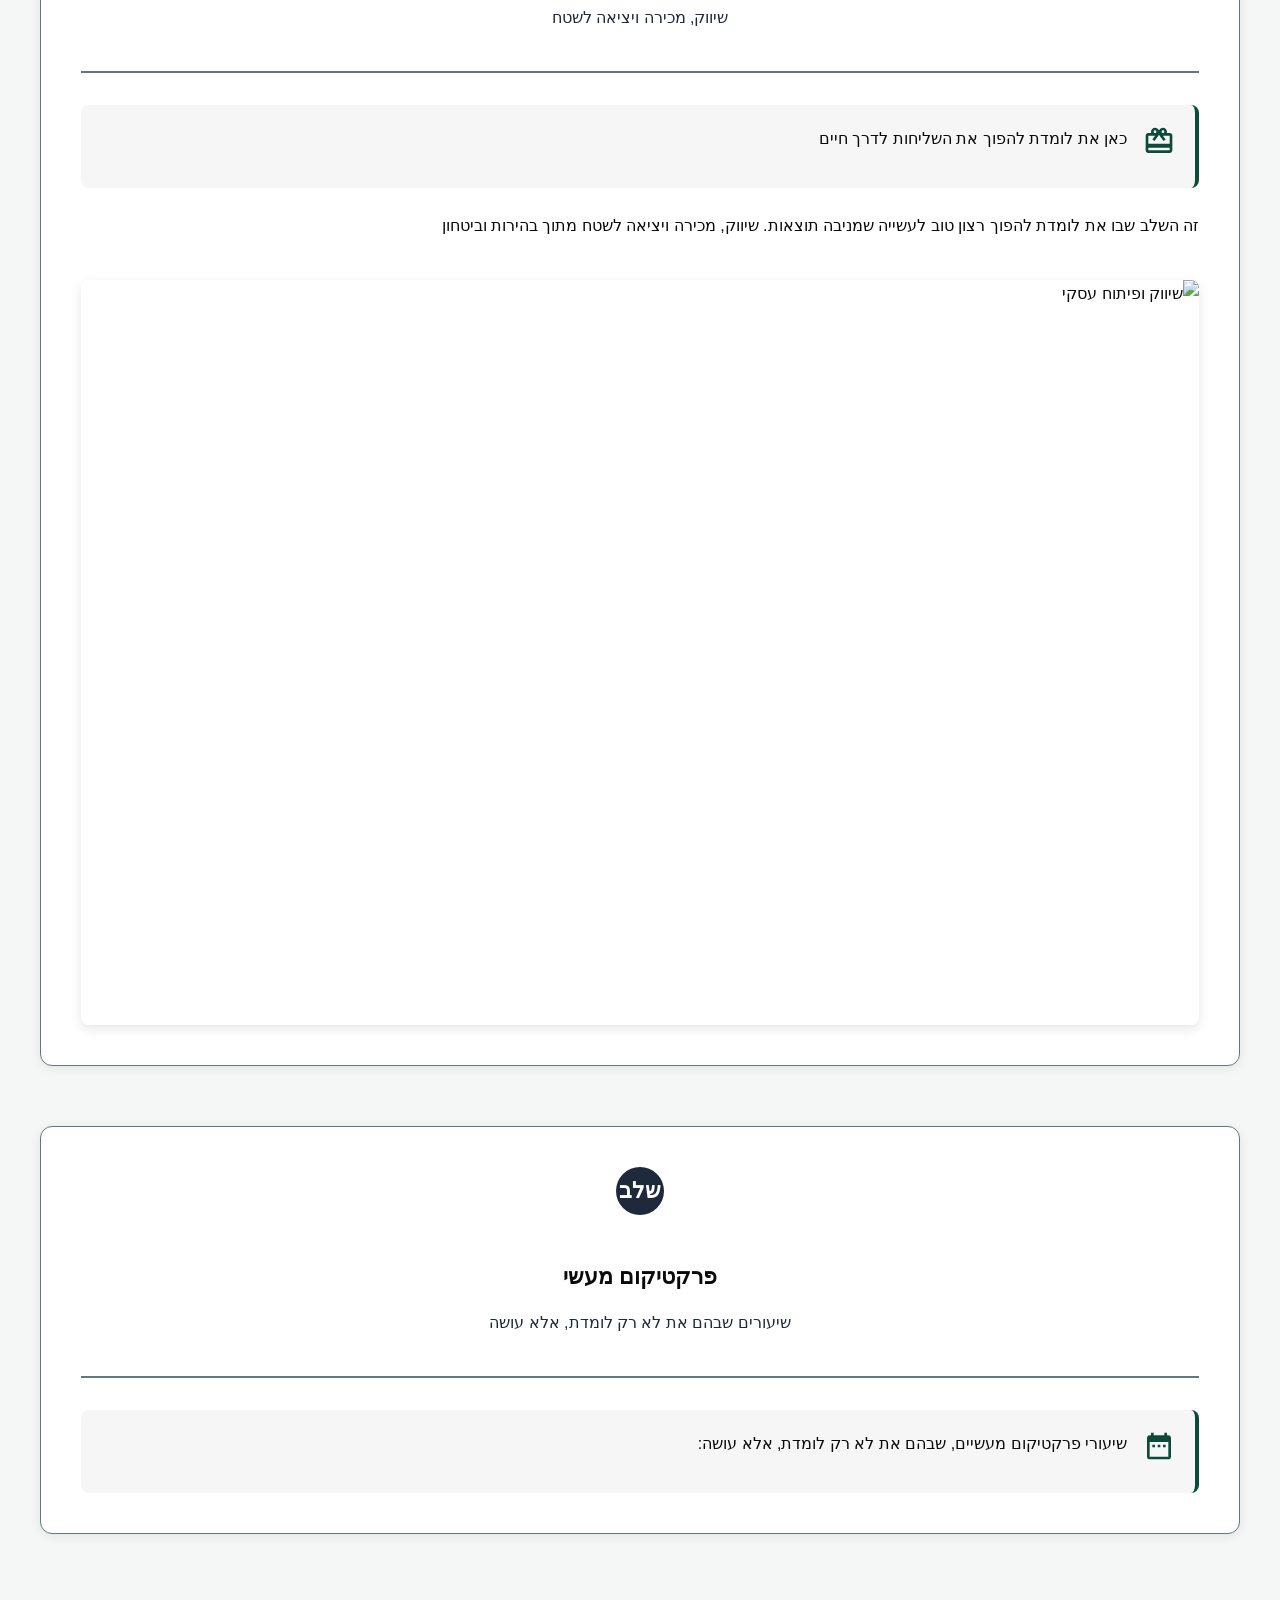
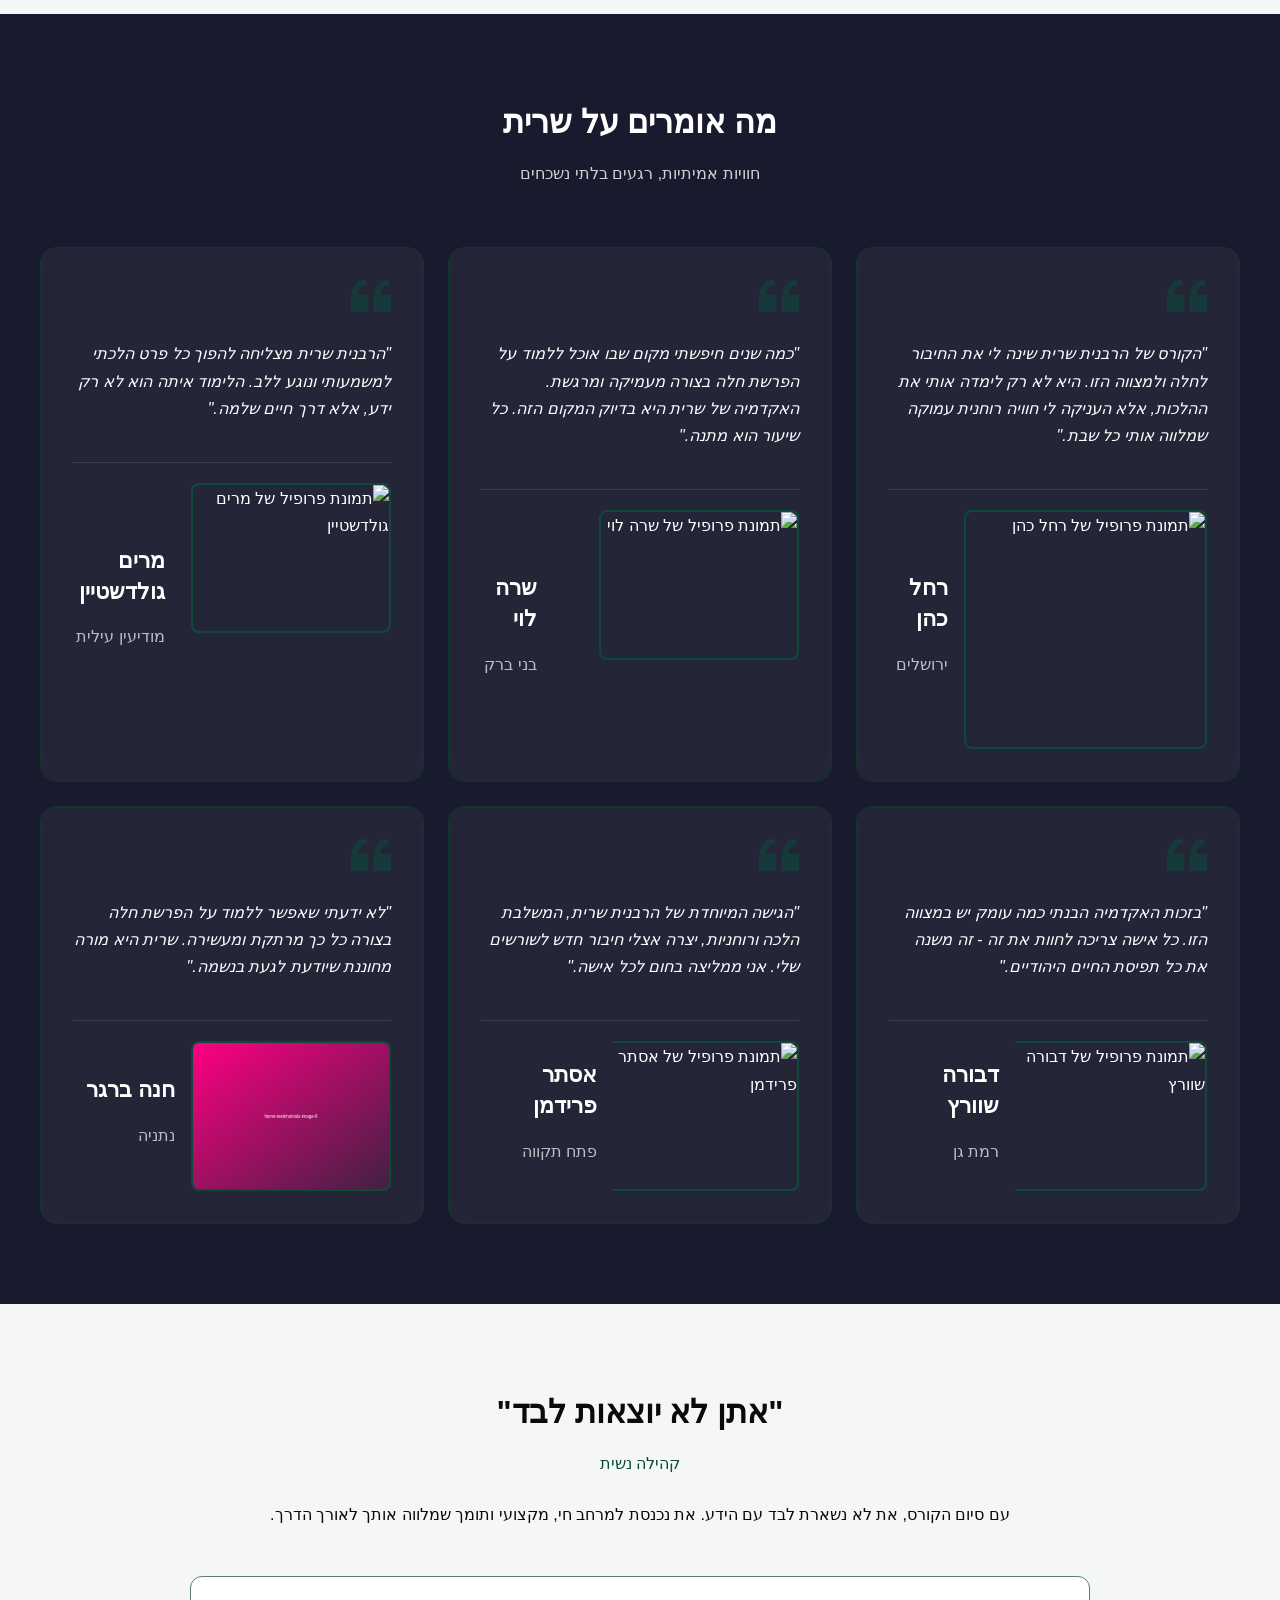
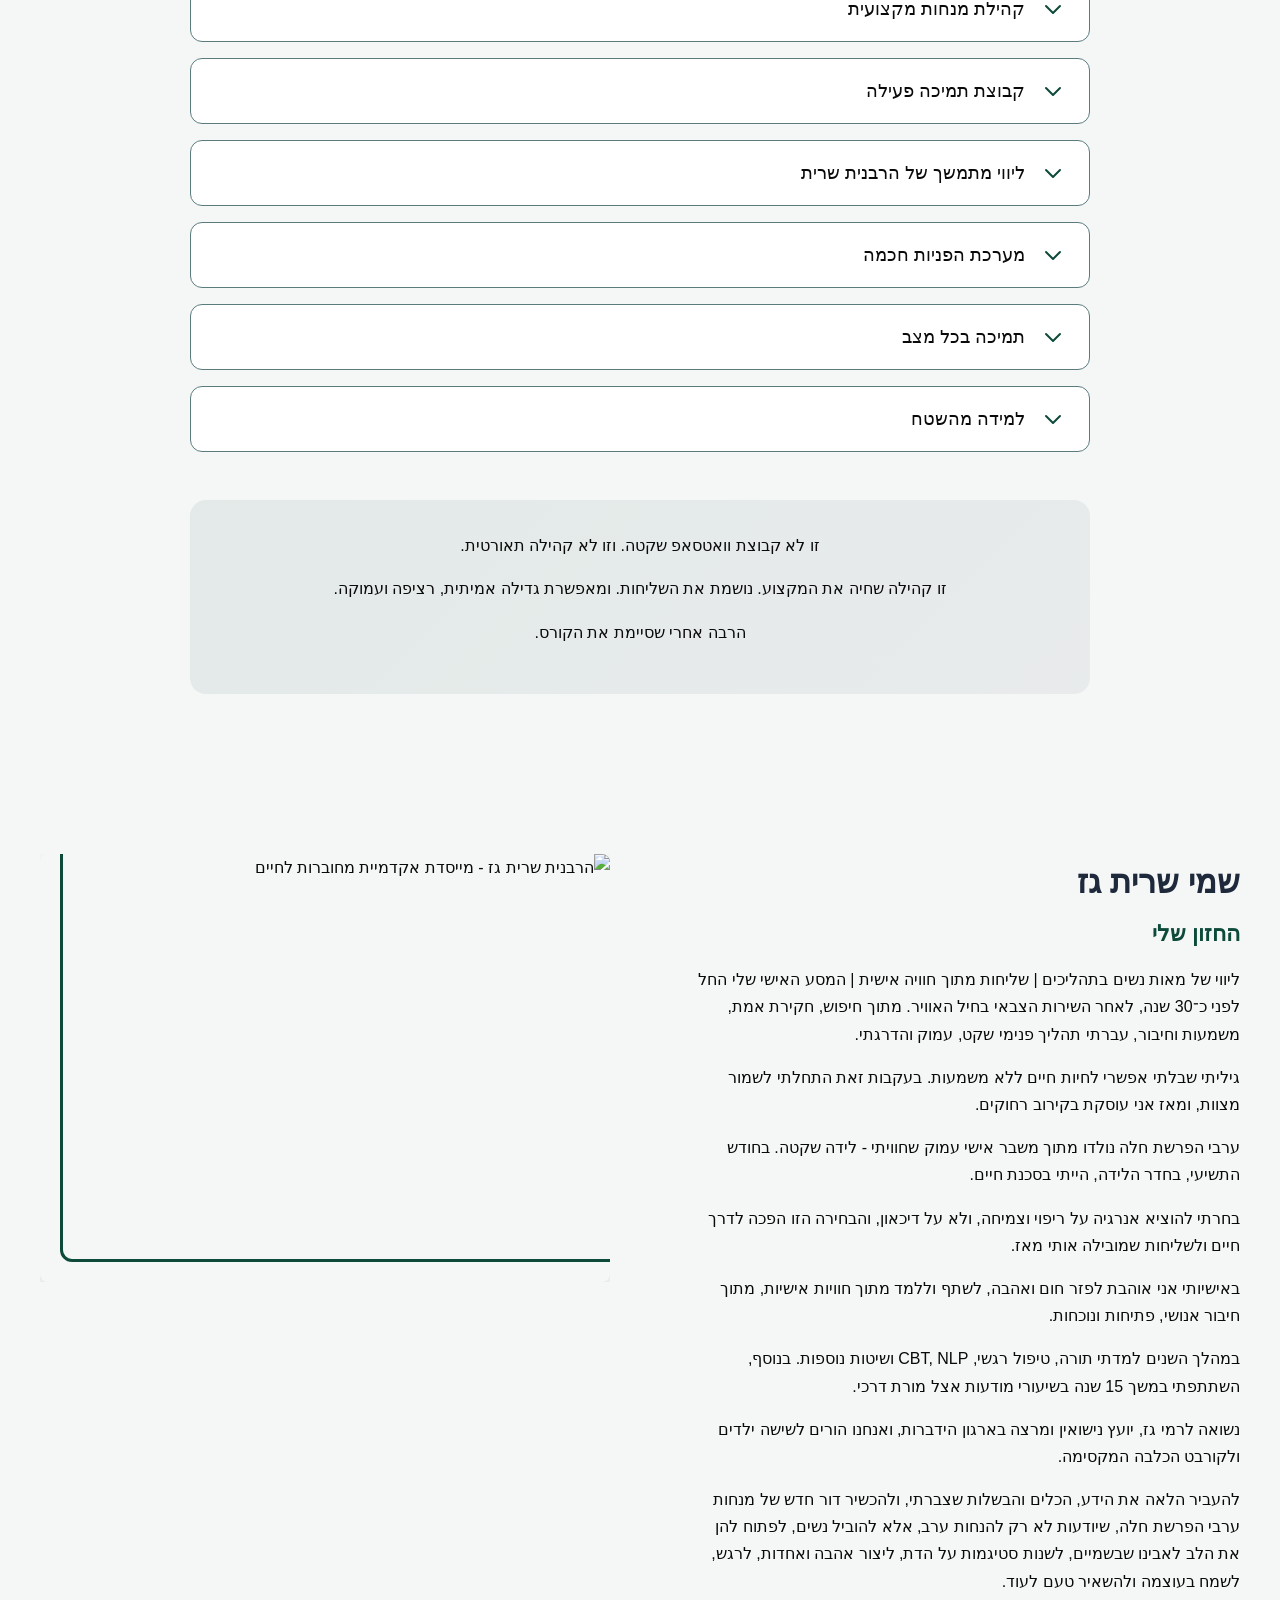
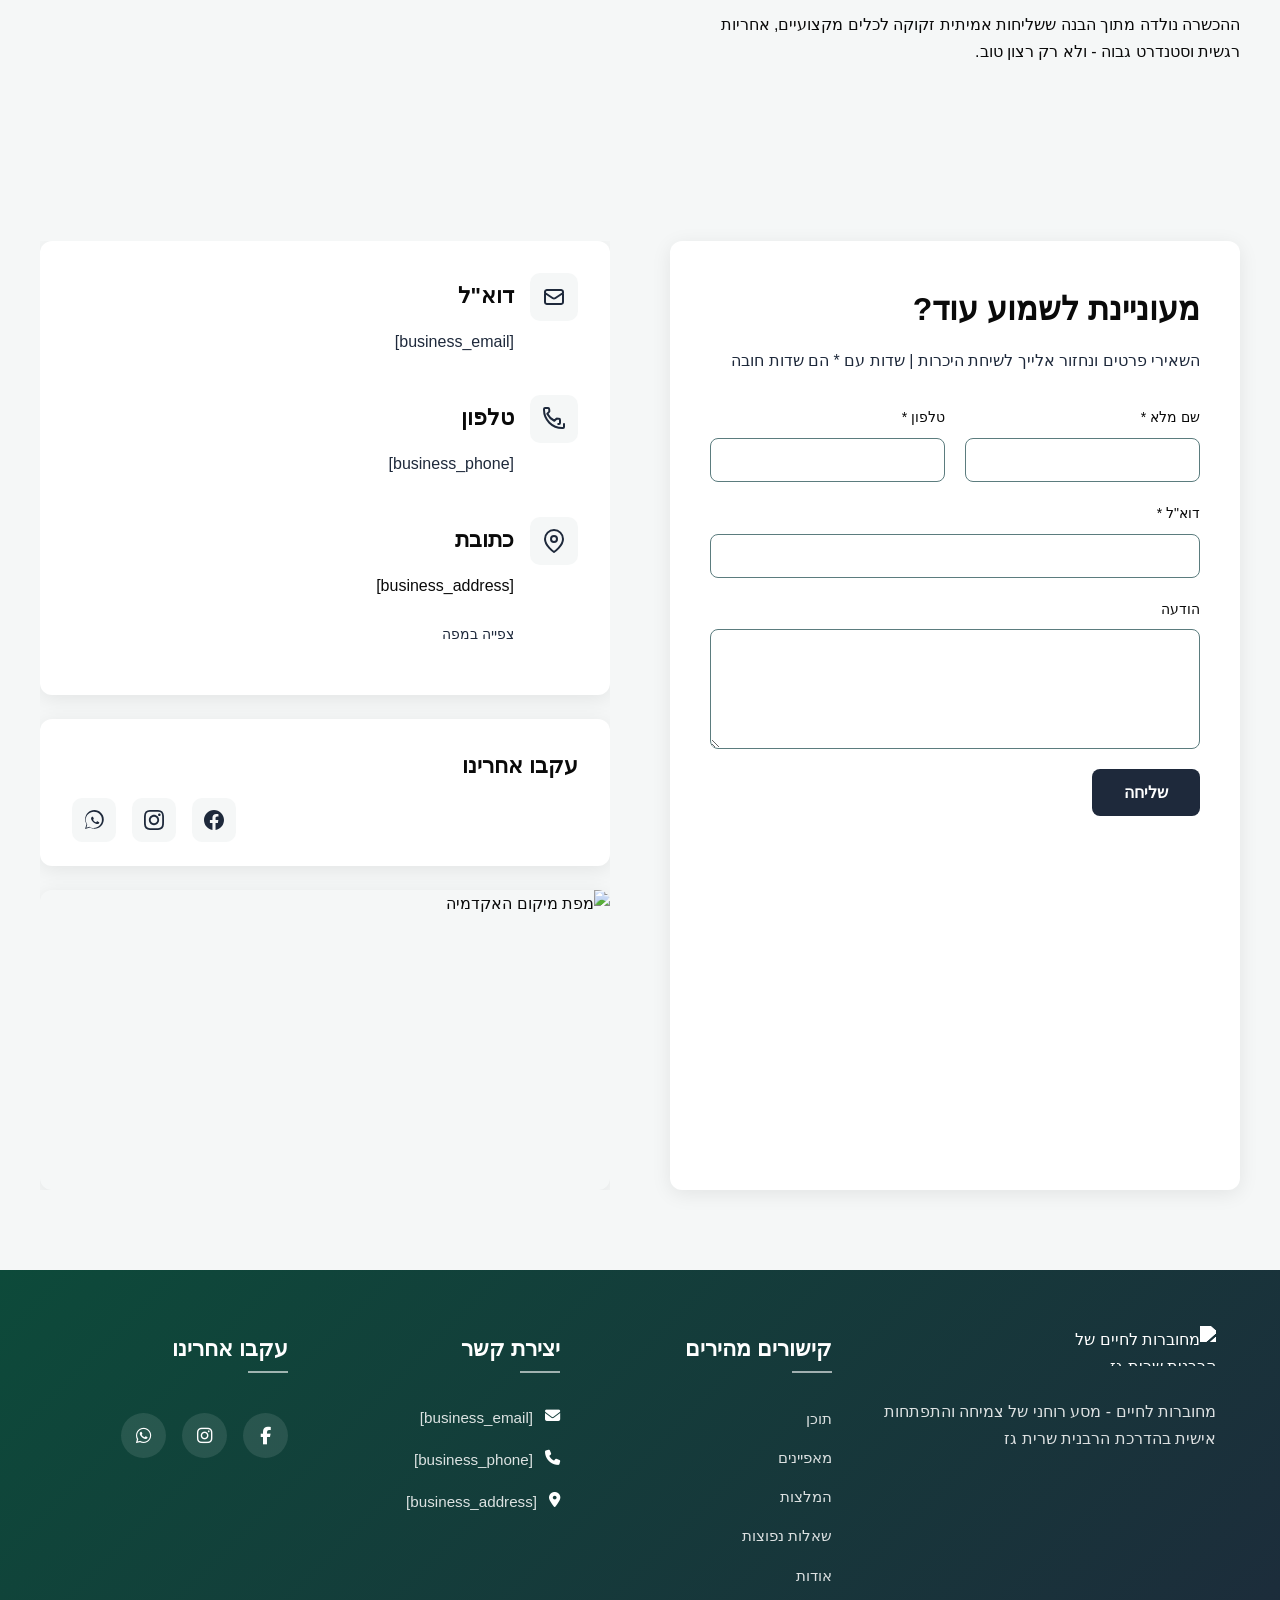
==== commit a2e4bcef: "Background sync: Progressive GitHub Sync" ====
--- a/index.html
+++ b/index.html
@@ -1034,7 +1034,7 @@
       <p class="home-testimonials-subtitle">חוויות אמיתיות, רגעים בלתי נשכחים</p>
     </div>
 
-    <div class="home-testimonials-grid zappy-preserve-css-grid" id="zappy-auto-grid-1773312527748-i1mw33" data-zappy-auto-grid="true" data-original-item-width="384" data-original-gap="24px" style="grid-template-columns: 384px 384px 384px;">
+    <div class="home-testimonials-grid zappy-preserve-css-grid" id="zappy-auto-grid-1773312527748-i1mw33" data-zappy-auto-grid="true" data-original-item-width="384" data-original-gap="24px" style="--zappy-grid-cols: repeat(3, minmax(0, 1fr)); display: grid;" data-zappy-explicit-columns="true">
       <article class="home-testimonials-card" data-grid-item-index="0">
         <div class="home-testimonials-quote-icon">
           <svg data-element-type="icon" data-icon-type="svg" width="40" height="32" viewBox="0 0 40 32" fill="none" xmlns="http://www.w3.org/2000/svg">
@@ -1044,7 +1044,7 @@
         <div class="home-testimonials-content">
           <p class="home-testimonials-text">"הקורס של הרבנית שרית שינה לי את החיבור לחלה ולמצווה הזו. היא לא רק לימדה אותי את ההלכות, אלא העניקה לי חוויה רוחנית עמוקה שמלווה אותי כל שבת."</p>
           <div class="home-testimonials-author">
-            <div data-zappy-zoom-wrapper="true" data-element-id="img-1773312526800-iq7jdoy9h" data-element-type="image" data-zappy-zoom-wrapper-width="200px" data-zappy-zoom-wrapper-height="150px" data-zappy-zoom-wrapper-width-mode="px" style="position: relative !important; overflow: hidden !important; width: 200px !important; max-width: 100% !important; margin-left: auto !important; margin-right: auto !important; height: 150px !important; display: block !important;" data-zappy-zoom-clip="true" data-zappy-wrapper-margins-applied="true"><img data-placeholder="home-testimonials-image-1" data-context="Portrait photo of a smiling Jewish woman in her 30s-40s with head covering (tichel), warm lighting, professional headshot style, representing a satisfied student of Jewish women's education academy" width="60" height="60" src="/assets/image-home-testimonials-image-1-1773312884052-xk66ld.webp?v=1773312885448" alt="תמונת פרופיל של רחל כהן" class="home-testimonials-avatar zappy-editable-image" data-element-type="image" data-element-id="img-1773312526800-iq7jdoy9h" data-resize-handler-attached="true" style="min-width: 200px; min-height: 150px; cursor: pointer; border-radius: 8px; position: absolute !important; object-position: 49% 49%; margin-top: 0px !important; margin-bottom: 0px !important; left: 0% !important; top: 0% !important; width: 100% !important; height: 100% !important; max-width: none !important; max-height: none !important; display: block; object-fit: cover;" data-original-position="static" data-zappy-zoom="1" data-zappy-original-width="200" data-zappy-original-height="150"></div>
+            <div data-zappy-zoom-wrapper="true" data-element-id="img-1773312526800-iq7jdoy9h" data-element-type="image" data-zappy-zoom-wrapper-width="200px" data-zappy-zoom-wrapper-height="150px" data-zappy-zoom-wrapper-width-mode="grid-responsive" style="position: relative !important; overflow: hidden !important; width: 100% !important; max-width: 100% !important; margin-left: auto !important; margin-right: auto !important; height: 0px !important; display: block !important; padding-bottom: 75% !important;" data-zappy-zoom-clip="true" data-zappy-wrapper-margins-applied="true" data-zappy-zoom-aspect-ratio="0.750000"><img data-placeholder="home-testimonials-image-1" data-context="Portrait photo of a smiling Jewish woman in her 30s-40s with head covering (tichel), warm lighting, professional headshot style, representing a satisfied student of Jewish women's education academy" width="60" height="60" src="/assets/image-home-testimonials-image-1-1773312884052-xk66ld.webp?v=1773312885448" alt="תמונת פרופיל של רחל כהן" class="home-testimonials-avatar zappy-editable-image" data-element-type="image" data-element-id="img-1773312526800-iq7jdoy9h" data-resize-handler-attached="true" style="min-width: 200px; min-height: 150px; cursor: pointer; border-radius: 8px; position: absolute !important; object-position: 49% 49%; margin-top: 0px !important; margin-bottom: 0px !important; left: 0% !important; top: 0% !important; width: 100% !important; height: 100% !important; max-width: none !important; max-height: none !important; display: block; object-fit: cover;" data-original-position="static" data-zappy-zoom="1" data-zappy-original-width="200" data-zappy-original-height="150"></div>
             <div class="home-testimonials-author-info">
               <h3 class="home-testimonials-name">רחל כהן</h3>
               <p class="home-testimonials-location">ירושלים</p>
@@ -1062,7 +1062,7 @@
         <div class="home-testimonials-content">
           <p class="home-testimonials-text">"כמה שנים חיפשתי מקום שבו אוכל ללמוד על הפרשת חלה בצורה מעמיקה ומרגשת. האקדמיה של שרית היא בדיוק המקום הזה. כל שיעור הוא מתנה."</p>
           <div class="home-testimonials-author">
-            <div data-zappy-zoom-wrapper="true" data-element-id="img-1773312526800-haz4sgufc" data-element-type="image" data-zappy-zoom-wrapper-width="200px" data-zappy-zoom-wrapper-height="150px" data-zappy-zoom-wrapper-width-mode="px" style="position: relative !important; overflow: hidden !important; width: 200px !important; max-width: 100% !important; margin-left: auto !important; margin-right: auto !important; height: 150px !important; display: block !important;" data-zappy-zoom-clip="true" data-zappy-wrapper-margins-applied="true"><img data-placeholder="home-testimonials-image-2" data-context="Portrait photo of a joyful Jewish woman in her 40s-50s with elegant head covering, natural smile, soft lighting, representing a grateful participant in Jewish spirituality courses" width="60" height="60" src="/assets/image-home-testimonials-image-2-1773312916449-uq89on.webp?v=1773312920569" alt="תמונת פרופיל של שרה לוי" class="home-testimonials-avatar zappy-editable-image" data-element-type="image" data-element-id="img-1773312526800-haz4sgufc" data-resize-handler-attached="true" style="min-width: 200px; min-height: 150px; border-radius: 8px; position: relative; object-position: 50% 50%; width: 200px !important; height: 150px !important; object-fit: cover !important; max-width: 100% !important; display: block; margin-top: 0px !important; margin-bottom: 0px !important;" data-original-position="static" data-zappy-original-width="200" data-zappy-original-height="150" data-zappy-zoom="1"></div>
+            <div data-zappy-zoom-wrapper="true" data-element-id="img-1773312526800-haz4sgufc" data-element-type="image" data-zappy-zoom-wrapper-width="200px" data-zappy-zoom-wrapper-height="150px" data-zappy-zoom-wrapper-width-mode="grid-responsive" style="position: relative !important; overflow: hidden !important; width: 100% !important; max-width: 100% !important; margin-left: auto !important; margin-right: auto !important; height: 0px !important; display: block !important; padding-bottom: 75% !important;" data-zappy-zoom-clip="true" data-zappy-wrapper-margins-applied="true" data-zappy-zoom-aspect-ratio="0.750000"><img data-placeholder="home-testimonials-image-2" data-context="Portrait photo of a joyful Jewish woman in her 40s-50s with elegant head covering, natural smile, soft lighting, representing a grateful participant in Jewish spirituality courses" width="60" height="60" src="/assets/image-home-testimonials-image-2-1773312916449-uq89on.webp?v=1773312920569" alt="תמונת פרופיל של שרה לוי" class="home-testimonials-avatar zappy-editable-image" data-element-type="image" data-element-id="img-1773312526800-haz4sgufc" data-resize-handler-attached="true" style="min-width: 200px; min-height: 150px; border-radius: 8px; position: absolute !important; object-position: 50% 50%; width: 200px !important; height: 150px !important; object-fit: cover !important; max-width: 100% !important; display: block; margin-top: 0px !important; margin-bottom: 0px !important;" data-original-position="static" data-zappy-original-width="200" data-zappy-original-height="150" data-zappy-zoom="1"></div>
             <div class="home-testimonials-author-info">
               <h3 class="home-testimonials-name">שרה לוי</h3>
               <p class="home-testimonials-location">בני ברק</p>
@@ -1071,7 +1071,7 @@
         </div>
       </article>
 
-      <article class="home-testimonials-card" data-grid-item-index="2">
+      <article class="home-testimonials-card" data-grid-item-index="2" style="overflow: hidden !important;">
         <div class="home-testimonials-quote-icon">
           <svg data-element-type="icon" data-icon-type="svg" width="40" height="32" viewBox="0 0 40 32" fill="none" xmlns="http://www.w3.org/2000/svg">
             <path d="M0 32V18.6667C0 13.1111 1.33333 8.44444 4 4.66667C6.66667 0.888889 10.4444 0 15.3333 0V5.33333C12.8889 5.33333 10.8889 6.22222 9.33333 8C7.77778 9.77778 7 12 7 14.6667H17.3333V32H0ZM22.6667 32V18.6667C22.6667 13.1111 24 8.44444 26.6667 4.66667C29.3333 0.888889 33.1111 0 38 0V5.33333C35.5556 5.33333 33.5556 6.22222 32 8C30.4444 9.77778 29.6667 12 29.6667 14.6667H40V32H22.6667Z" fill="currentColor"></path>
@@ -1080,7 +1080,7 @@
         <div class="home-testimonials-content">
           <p class="home-testimonials-text">"הרבנית שרית מצליחה להפוך כל פרט הלכתי למשמעותי ונוגע ללב. הלימוד איתה הוא לא רק ידע, אלא דרך חיים שלמה."</p>
           <div class="home-testimonials-author">
-            <img data-placeholder="home-testimonials-image-3" data-context="Portrait photo of a serene Jewish woman in her 30s with beautiful head covering, warm expression, professional lighting, representing an inspired student of Jewish religious education" width="60" height="60" src="data:image/svg+xml,%3Csvg xmlns='http://www.w3.org/2000/svg' width='800' height='600'%3E%3Cdefs%3E%3ClinearGradient id='grad' x1='0%25' y1='0%25' x2='100%25' y2='100%25'%3E%3Cstop offset='0%25' style='stop-color:%23FF0083;stop-opacity:1' /%3E%3Cstop offset='100%25' style='stop-color:%23FF008320;stop-opacity:1' /%3E%3C/linearGradient%3E%3C/defs%3E%3Crect width='100%25' height='100%25' fill='url(%23grad)'/%3E%3Ctext x='50%25' y='50%25' font-family='Arial, sans-serif' font-size='18' fill='white' text-anchor='middle' dy='.3em' font-weight='500'%3Ehome-testimonials-image-3%3C/text%3E%3C/svg%3E" alt="תמונת פרופיל של מרים גולדשטיין" class="home-testimonials-avatar zappy-editable-image" data-element-type="image" data-element-id="img-1773312526800-7ovqh15pc" data-resize-handler-attached="true" style="min-width: 200px; min-height: 150px; cursor: pointer; border-radius: 8px; position: relative;" data-original-position="static">
+            <div data-zappy-zoom-wrapper="true" data-element-id="img-1773312526800-7ovqh15pc" data-element-type="image" data-zappy-zoom-wrapper-width="200px" data-zappy-zoom-wrapper-height="150px" data-zappy-zoom-wrapper-width-mode="grid-responsive" style="position: relative !important; overflow: hidden !important; width: 100% !important; max-width: 100% !important; margin-left: auto !important; margin-right: auto !important; height: 0px !important; display: block !important; padding-bottom: 75% !important;" data-zappy-zoom-clip="true" data-zappy-wrapper-margins-applied="true" data-zappy-zoom-aspect-ratio="0.750000"><img data-placeholder="home-testimonials-image-3" data-context="Portrait photo of a serene Jewish woman in her 30s with beautiful head covering, warm expression, professional lighting, representing an inspired student of Jewish religious education" width="60" height="60" src="/assets/image-home-testimonials-image-3-1773312973319-khgenh.webp?v=1773312974602" alt="תמונת פרופיל של מרים גולדשטיין" class="home-testimonials-avatar zappy-editable-image" data-element-type="image" data-element-id="img-1773312526800-7ovqh15pc" data-resize-handler-attached="true" style="min-width: 200px; min-height: 150px; border-radius: 8px; position: absolute !important; object-position: 50% 50%; width: 200px !important; height: 150px !important; object-fit: cover !important; max-width: 100% !important; display: block; margin-top: 0px !important; margin-bottom: 0px !important;" data-original-position="static" data-zappy-original-width="200" data-zappy-original-height="150" data-zappy-zoom="1"></div>
             <div class="home-testimonials-author-info">
               <h3 class="home-testimonials-name">מרים גולדשטיין</h3>
               <p class="home-testimonials-location">מודיעין עילית</p>
@@ -1089,7 +1089,7 @@
         </div>
       </article>
 
-      <article class="home-testimonials-card" data-grid-item-index="3">
+      <article class="home-testimonials-card" data-grid-item-index="3" style="overflow: hidden !important;">
         <div class="home-testimonials-quote-icon">
           <svg data-element-type="icon" data-icon-type="svg" width="40" height="32" viewBox="0 0 40 32" fill="none" xmlns="http://www.w3.org/2000/svg">
             <path d="M0 32V18.6667C0 13.1111 1.33333 8.44444 4 4.66667C6.66667 0.888889 10.4444 0 15.3333 0V5.33333C12.8889 5.33333 10.8889 6.22222 9.33333 8C7.77778 9.77778 7 12 7 14.6667H17.3333V32H0ZM22.6667 32V18.6667C22.6667 13.1111 24 8.44444 26.6667 4.66667C29.3333 0.888889 33.1111 0 38 0V5.33333C35.5556 5.33333 33.5556 6.22222 32 8C30.4444 9.77778 29.6667 12 29.6667 14.6667H40V32H22.6667Z" fill="currentColor"></path>
@@ -1098,7 +1098,7 @@
         <div class="home-testimonials-content">
           <p class="home-testimonials-text">"בזכות האקדמיה הבנתי כמה עומק יש במצווה הזו. כל אישה צריכה לחוות את זה - זה משנה את כל תפיסת החיים היהודיים."</p>
           <div class="home-testimonials-author">
-            <img data-placeholder="home-testimonials-image-4" data-context="Portrait photo of a radiant Jewish woman in her 20s-30s with modest head covering, bright smile, natural lighting, representing an enthusiastic participant in Jewish women's spiritual education" width="60" height="60" src="data:image/svg+xml,%3Csvg xmlns='http://www.w3.org/2000/svg' width='800' height='600'%3E%3Cdefs%3E%3ClinearGradient id='grad' x1='0%25' y1='0%25' x2='100%25' y2='100%25'%3E%3Cstop offset='0%25' style='stop-color:%23FF0083;stop-opacity:1' /%3E%3Cstop offset='100%25' style='stop-color:%23FF008320;stop-opacity:1' /%3E%3C/linearGradient%3E%3C/defs%3E%3Crect width='100%25' height='100%25' fill='url(%23grad)'/%3E%3Ctext x='50%25' y='50%25' font-family='Arial, sans-serif' font-size='18' fill='white' text-anchor='middle' dy='.3em' font-weight='500'%3Ehome-testimonials-image-4%3C/text%3E%3C/svg%3E" alt="תמונת פרופיל של דבורה שוורץ" class="home-testimonials-avatar zappy-editable-image" data-element-type="image" data-element-id="img-1773312526800-zyy7pnsv7" data-resize-handler-attached="true" style="min-width: 200px; min-height: 150px; cursor: pointer; border-radius: 8px; position: relative;" data-original-position="static">
+            <div data-zappy-zoom-wrapper="true" data-element-id="img-1773312526800-zyy7pnsv7" data-element-type="image" data-zappy-zoom-wrapper-width="200px" data-zappy-zoom-wrapper-height="150px" data-zappy-zoom-wrapper-width-mode="px" style="position: relative !important; overflow: hidden !important; width: 200px !important; max-width: 100% !important; margin-left: auto !important; margin-right: auto !important; height: 150px !important; display: block !important;" data-zappy-zoom-clip="true" data-zappy-wrapper-margins-applied="true"><img data-placeholder="home-testimonials-image-4" data-context="Portrait photo of a radiant Jewish woman in her 20s-30s with modest head covering, bright smile, natural lighting, representing an enthusiastic participant in Jewish women's spiritual education" width="60" height="60" src="/assets/image-home-testimonials-image-4-1773313022346-6k0ue8.webp?v=1773313023987" alt="תמונת פרופיל של דבורה שוורץ" class="home-testimonials-avatar zappy-editable-image" data-element-type="image" data-element-id="img-1773312526800-zyy7pnsv7" data-resize-handler-attached="true" style="min-width: 200px; min-height: 150px; border-radius: 8px; position: relative; object-position: 50% 50%; width: 200px !important; height: 150px !important; object-fit: cover !important; max-width: 100% !important; display: block; margin-top: 0px !important; margin-bottom: 0px !important;" data-original-position="static" data-zappy-original-width="200" data-zappy-original-height="150" data-zappy-zoom="1"></div>
             <div class="home-testimonials-author-info">
               <h3 class="home-testimonials-name">דבורה שוורץ</h3>
               <p class="home-testimonials-location">רמת גן</p>
@@ -1107,7 +1107,7 @@
         </div>
       </article>
 
-      <article class="home-testimonials-card" data-grid-item-index="4">
+      <article class="home-testimonials-card" data-grid-item-index="4" style="overflow: hidden !important;">
         <div class="home-testimonials-quote-icon">
           <svg data-element-type="icon" data-icon-type="svg" width="40" height="32" viewBox="0 0 40 32" fill="none" xmlns="http://www.w3.org/2000/svg">
             <path d="M0 32V18.6667C0 13.1111 1.33333 8.44444 4 4.66667C6.66667 0.888889 10.4444 0 15.3333 0V5.33333C12.8889 5.33333 10.8889 6.22222 9.33333 8C7.77778 9.77778 7 12 7 14.6667H17.3333V32H0ZM22.6667 32V18.6667C22.6667 13.1111 24 8.44444 26.6667 4.66667C29.3333 0.888889 33.1111 0 38 0V5.33333C35.5556 5.33333 33.5556 6.22222 32 8C30.4444 9.77778 29.6667 12 29.6667 14.6667H40V32H22.6667Z" fill="currentColor"></path>
@@ -1116,7 +1116,7 @@
         <div class="home-testimonials-content">
           <p class="home-testimonials-text">"הגישה המיוחדת של הרבנית שרית, המשלבת הלכה ורוחניות, יצרה אצלי חיבור חדש לשורשים שלי. אני ממליצה בחום לכל אישה."</p>
           <div class="home-testimonials-author">
-            <img data-placeholder="home-testimonials-image-5" data-context="Portrait photo of a content Jewish woman in her 40s with elegant tichel head covering, gentle smile, warm lighting, representing a satisfied graduate of Jewish spirituality academy" width="60" height="60" src="data:image/svg+xml,%3Csvg xmlns='http://www.w3.org/2000/svg' width='800' height='600'%3E%3Cdefs%3E%3ClinearGradient id='grad' x1='0%25' y1='0%25' x2='100%25' y2='100%25'%3E%3Cstop offset='0%25' style='stop-color:%23FF0083;stop-opacity:1' /%3E%3Cstop offset='100%25' style='stop-color:%23FF008320;stop-opacity:1' /%3E%3C/linearGradient%3E%3C/defs%3E%3Crect width='100%25' height='100%25' fill='url(%23grad)'/%3E%3Ctext x='50%25' y='50%25' font-family='Arial, sans-serif' font-size='18' fill='white' text-anchor='middle' dy='.3em' font-weight='500'%3Ehome-testimonials-image-5%3C/text%3E%3C/svg%3E" alt="תמונת פרופיל של אסתר פרידמן" class="home-testimonials-avatar zappy-editable-image" data-element-type="image" data-element-id="img-1773312526800-nq8zb0u1w" data-resize-handler-attached="true" style="min-width: 200px; min-height: 150px; cursor: pointer; border-radius: 8px; position: relative;" data-original-position="static">
+            <div data-zappy-zoom-wrapper="true" data-element-id="img-1773312526800-nq8zb0u1w" data-element-type="image" data-zappy-zoom-wrapper-width="200px" data-zappy-zoom-wrapper-height="150px" data-zappy-zoom-wrapper-width-mode="px" style="position: relative !important; overflow: hidden !important; width: 200px !important; max-width: 100% !important; margin-left: auto !important; margin-right: auto !important; height: 150px !important; display: block !important;" data-zappy-zoom-clip="true" data-zappy-wrapper-margins-applied="true"><img data-placeholder="home-testimonials-image-5" data-context="Portrait photo of a content Jewish woman in her 40s with elegant tichel head covering, gentle smile, warm lighting, representing a satisfied graduate of Jewish spirituality academy" width="60" height="60" src="/assets/image-home-testimonials-image-5-1773313051475-376b5y.webp?v=1773313053097" alt="תמונת פרופיל של אסתר פרידמן" class="home-testimonials-avatar zappy-editable-image" data-element-type="image" data-element-id="img-1773312526800-nq8zb0u1w" data-resize-handler-attached="true" style="min-width: 200px; min-height: 150px; border-radius: 8px; position: relative; object-position: 50% 50%; width: 200px !important; height: 150px !important; object-fit: cover !important; max-width: 100% !important; display: block; margin-top: 0px !important; margin-bottom: 0px !important;" data-original-position="static" data-zappy-original-width="200" data-zappy-original-height="150" data-zappy-zoom="1"></div>
             <div class="home-testimonials-author-info">
               <h3 class="home-testimonials-name">אסתר פרידמן</h3>
               <p class="home-testimonials-location">פתח תקווה</p>
@@ -1143,23 +1143,7 @@
         </div>
       </article>
 
-      <article class="home-testimonials-card home-testimonials-card-featured" data-grid-item-index="6" style="">
-        <div class="home-testimonials-quote-icon">
-          <svg data-element-type="icon" data-icon-type="svg" width="48" height="38" viewBox="0 0 40 32" fill="none" xmlns="http://www.w3.org/2000/svg">
-            <path d="M0 32V18.6667C0 13.1111 1.33333 8.44444 4 4.66667C6.66667 0.888889 10.4444 0 15.3333 0V5.33333C12.8889 5.33333 10.8889 6.22222 9.33333 8C7.77778 9.77778 7 12 7 14.6667H17.3333V32H0ZM22.6667 32V18.6667C22.6667 13.1111 24 8.44444 26.6667 4.66667C29.3333 0.888889 33.1111 0 38 0V5.33333C35.5556 5.33333 33.5556 6.22222 32 8C30.4444 9.77778 29.6667 12 29.6667 14.6667H40V32H22.6667Z" fill="currentColor"></path>
-          </svg>
-        </div>
-        <div class="home-testimonials-content">
-          <p class="home-testimonials-text home-testimonials-featured-text">"האקדמיה הראשונה מסוגה בישראל למצוות הפרשת חלה - וזה מורגש בכל פרט. הרבנית שרית מביאה עולם שלם של משמעות, קדושה וחיבור לכל אישה שמגיעה ללמוד. זו חוויה שמשנה חיים."</p>
-          <div class="home-testimonials-author">
-            <img data-placeholder="home-testimonials-image-7" data-context="Portrait photo of an inspiring Jewish woman in her 40s-50s with refined head covering, confident smile, professional lighting, representing a distinguished participant in Jewish women's spiritual leadership education" width="80" height="80" src="data:image/svg+xml,%3Csvg xmlns='http://www.w3.org/2000/svg' width='800' height='600'%3E%3Cdefs%3E%3ClinearGradient id='grad' x1='0%25' y1='0%25' x2='100%25' y2='100%25'%3E%3Cstop offset='0%25' style='stop-color:%23FF0083;stop-opacity:1' /%3E%3Cstop offset='100%25' style='stop-color:%23FF008320;stop-opacity:1' /%3E%3C/linearGradient%3E%3C/defs%3E%3Crect width='100%25' height='100%25' fill='url(%23grad)'/%3E%3Ctext x='50%25' y='50%25' font-family='Arial, sans-serif' font-size='18' fill='white' text-anchor='middle' dy='.3em' font-weight='500'%3Ehome-testimonials-image-7%3C/text%3E%3C/svg%3E" alt="תמונת פרופיל של יהודית רוזנברג" class="home-testimonials-avatar home-testimonials-avatar-large zappy-editable-image" data-element-type="image" data-element-id="img-1773312526800-b44asnkma" data-resize-handler-attached="true" style="min-width: 200px; min-height: 150px; cursor: pointer; border-radius: 8px; position: relative;" data-original-position="static">
-            <div class="home-testimonials-author-info">
-              <h3 class="home-testimonials-name">יהודית רוזנברג</h3>
-              <p class="home-testimonials-location">תל אביב</p>
-            </div>
-          </div>
-        </div>
-      </article>
+      
     </div>
   </div>
 
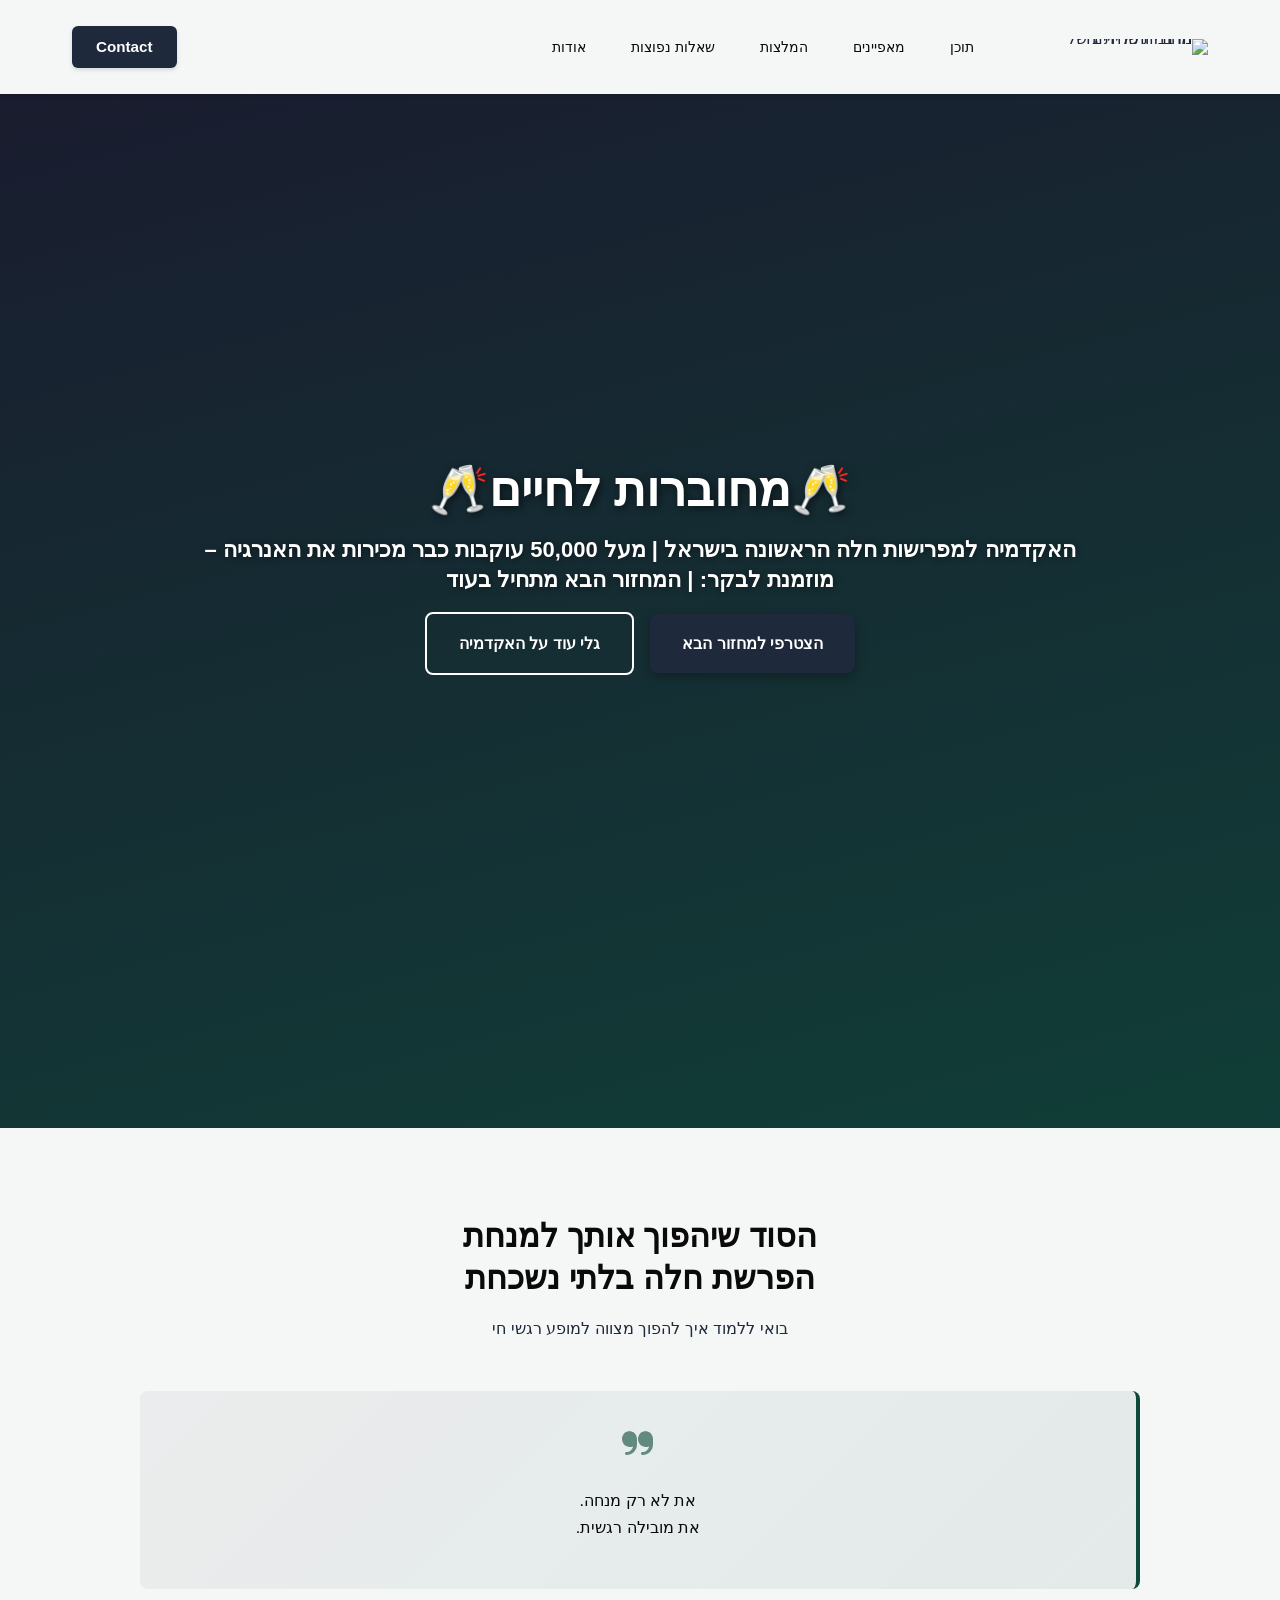
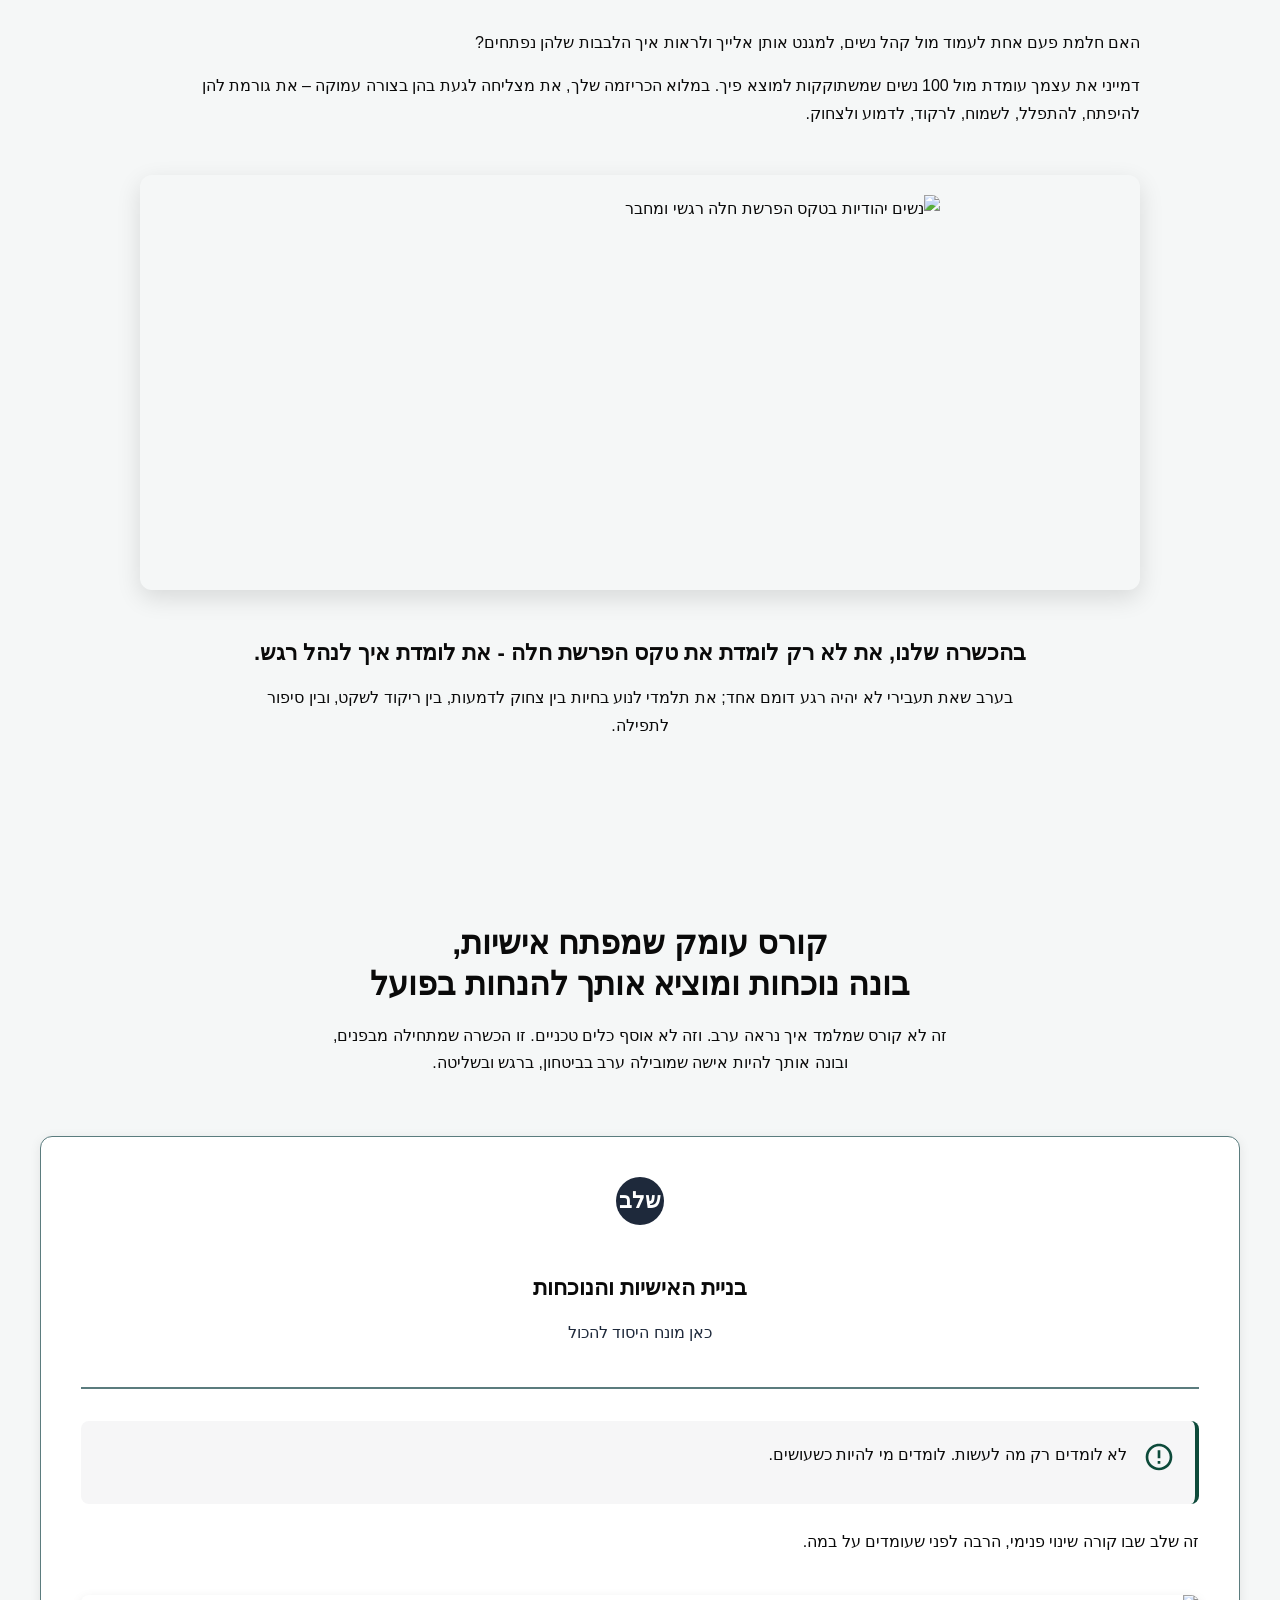
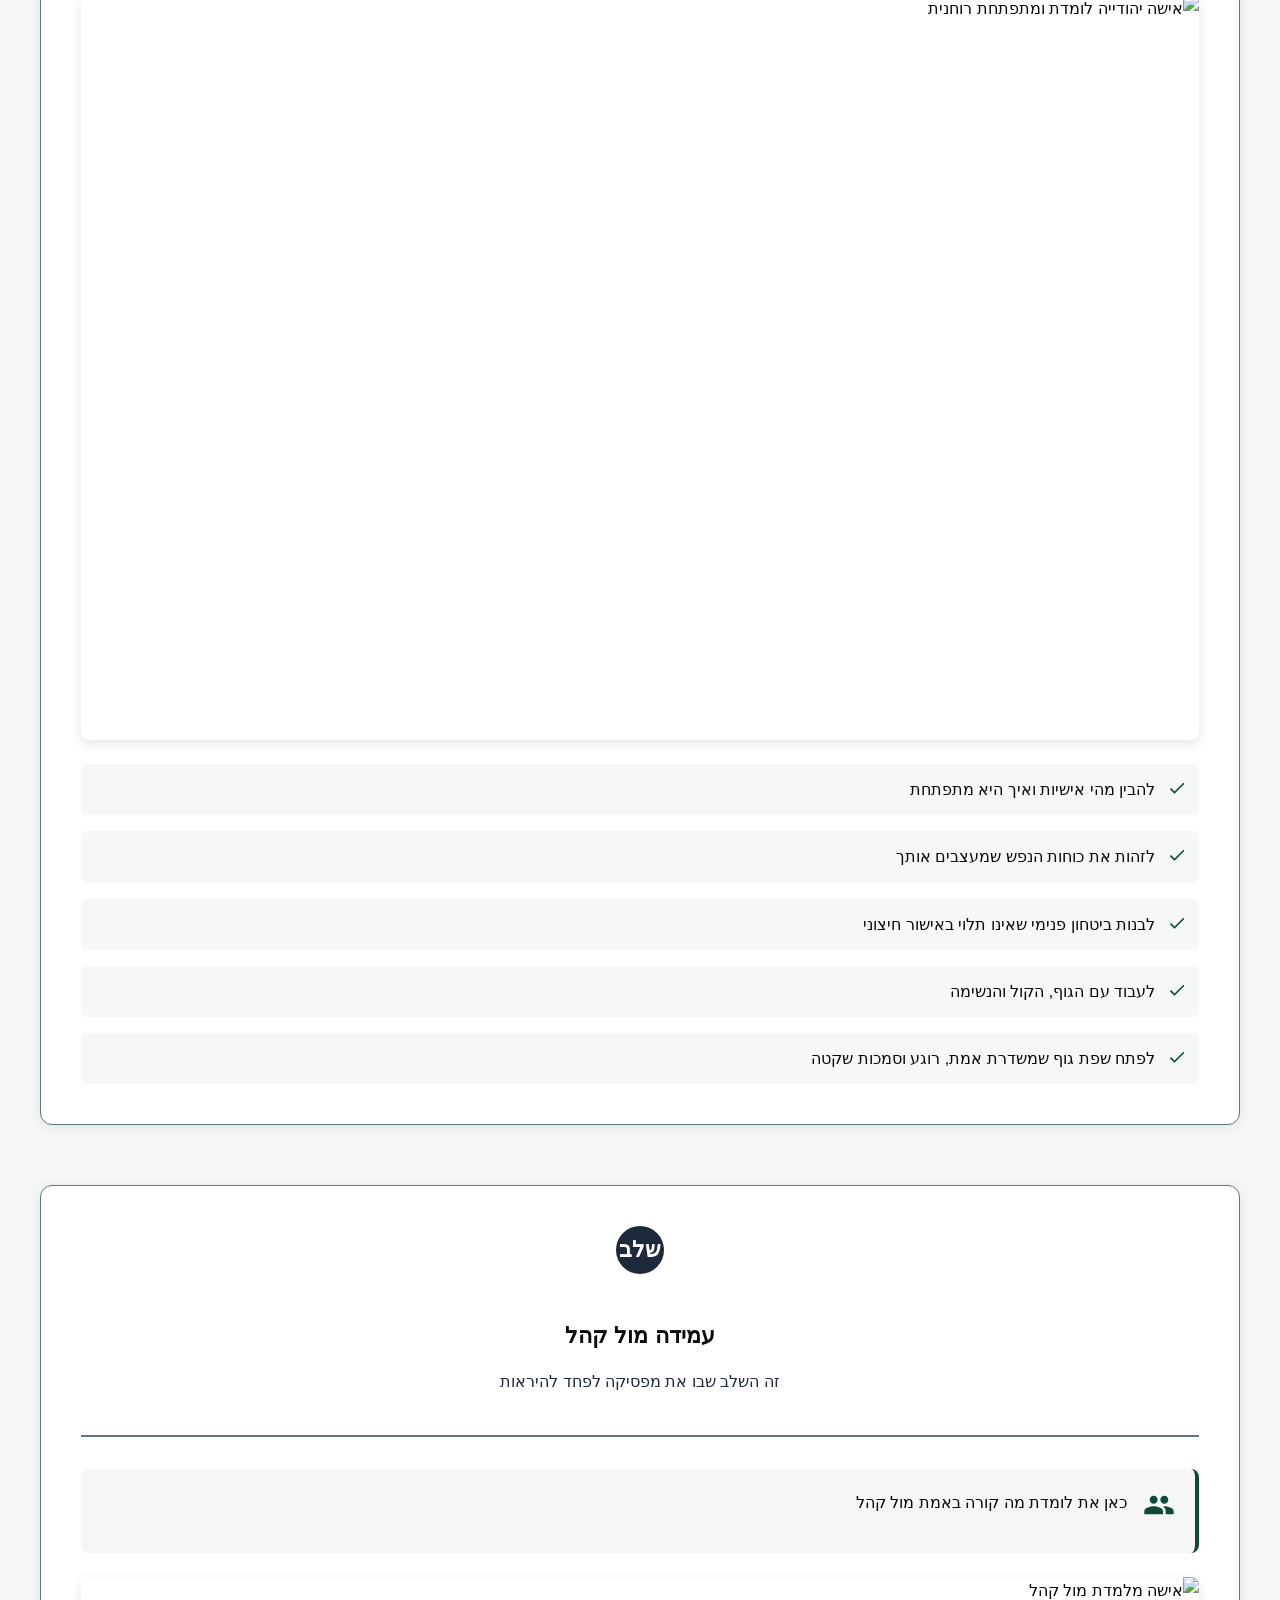
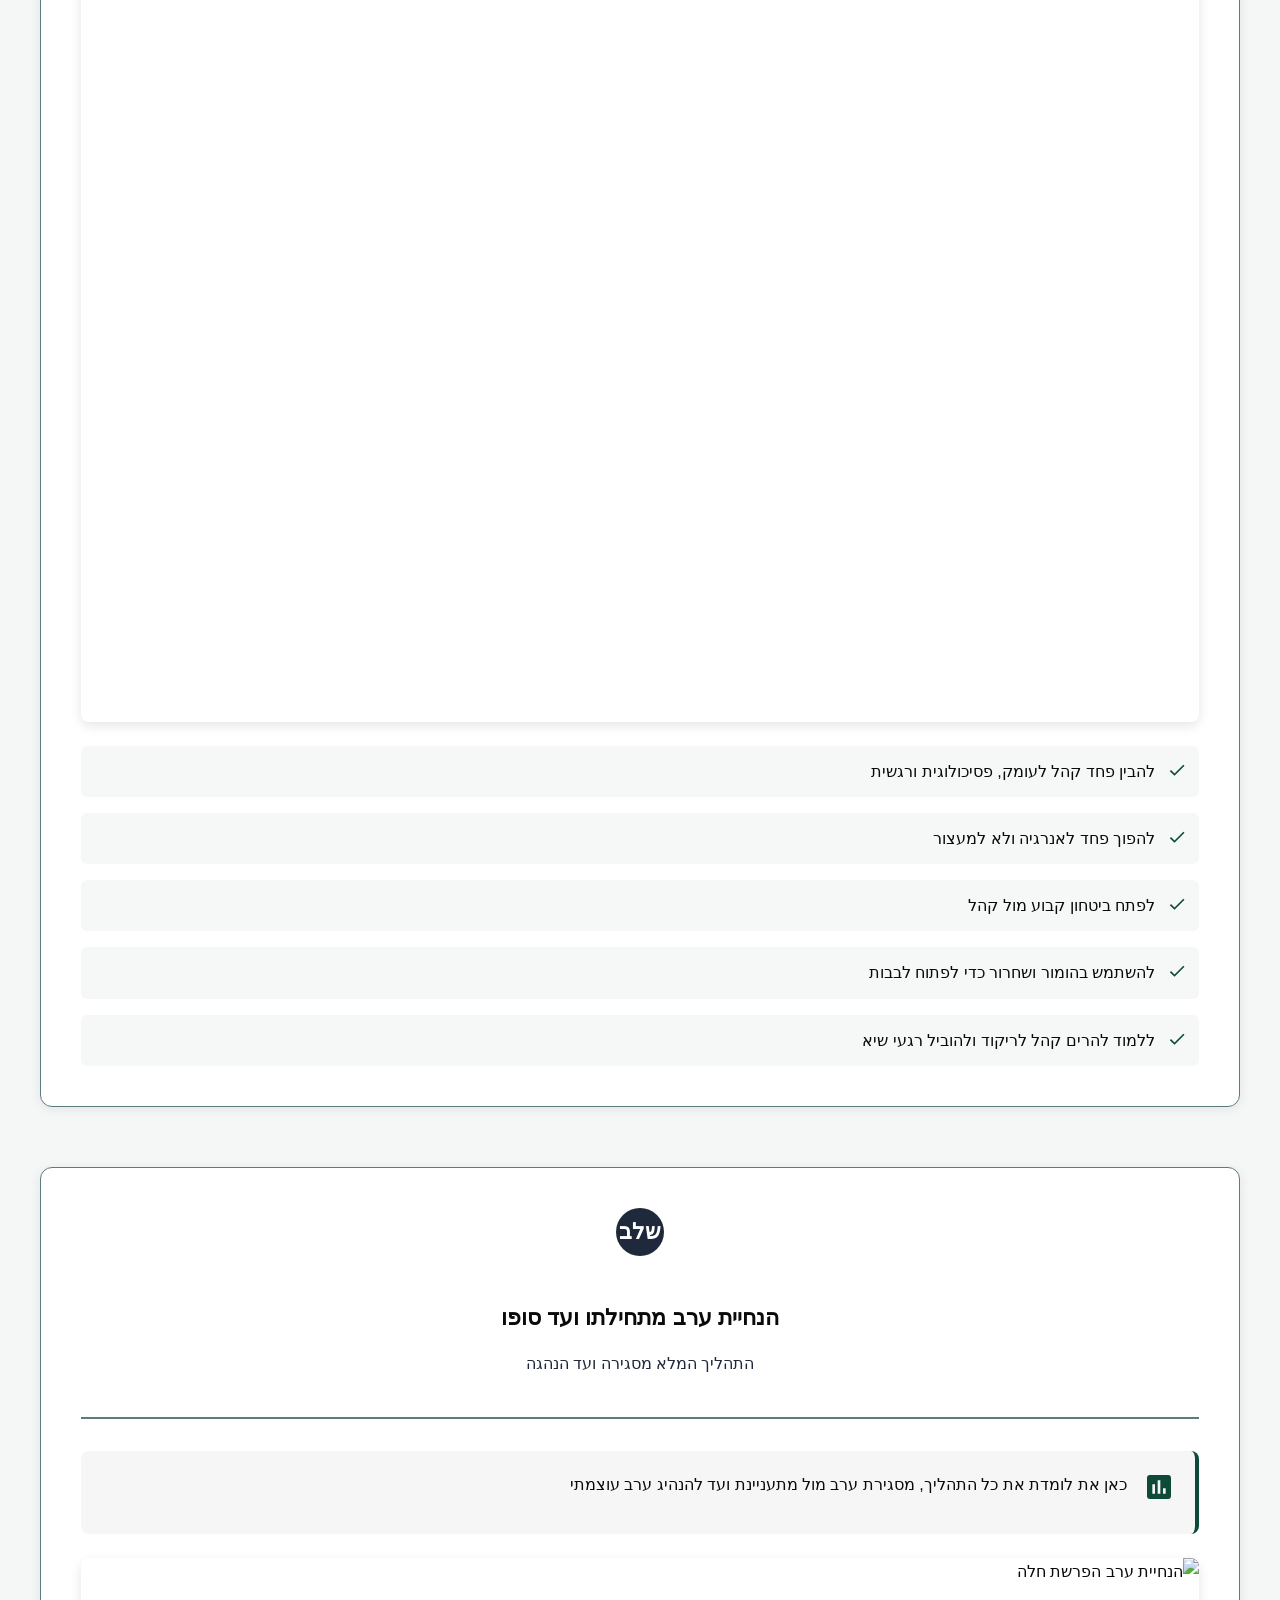
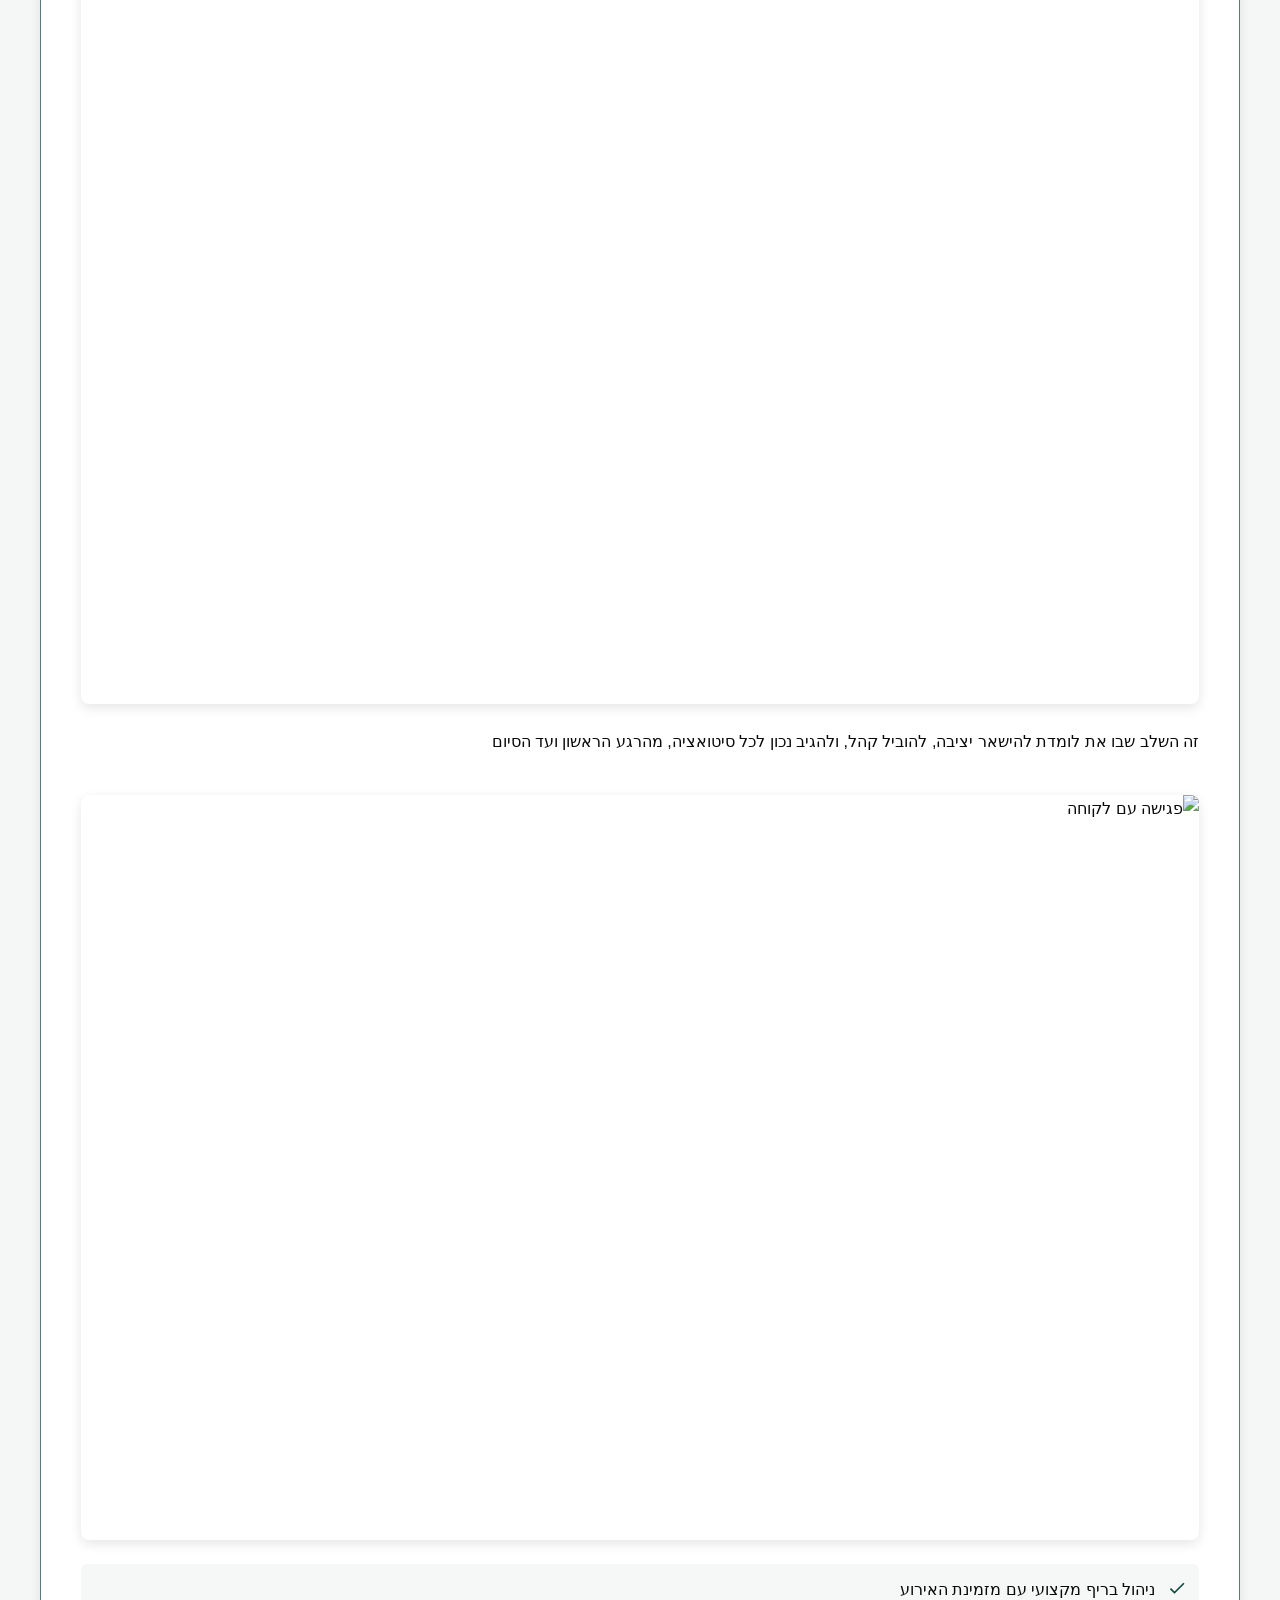
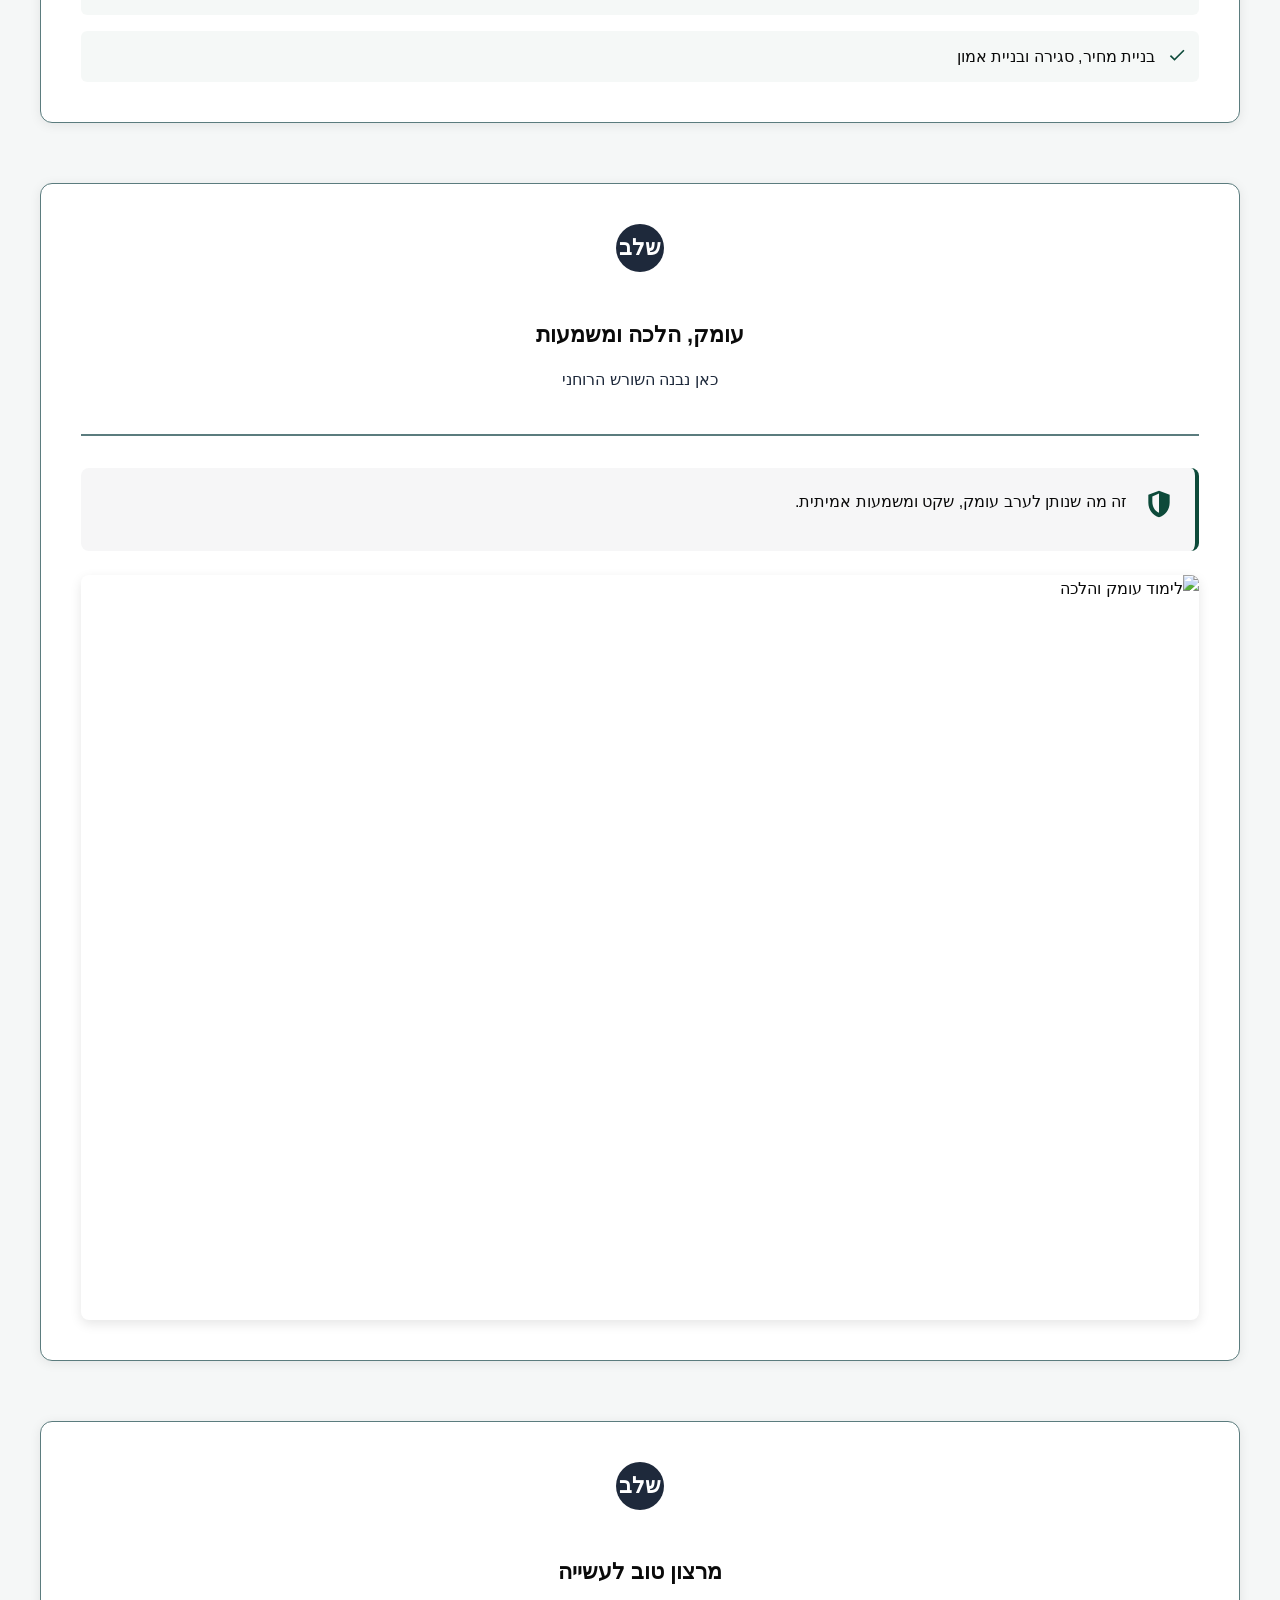
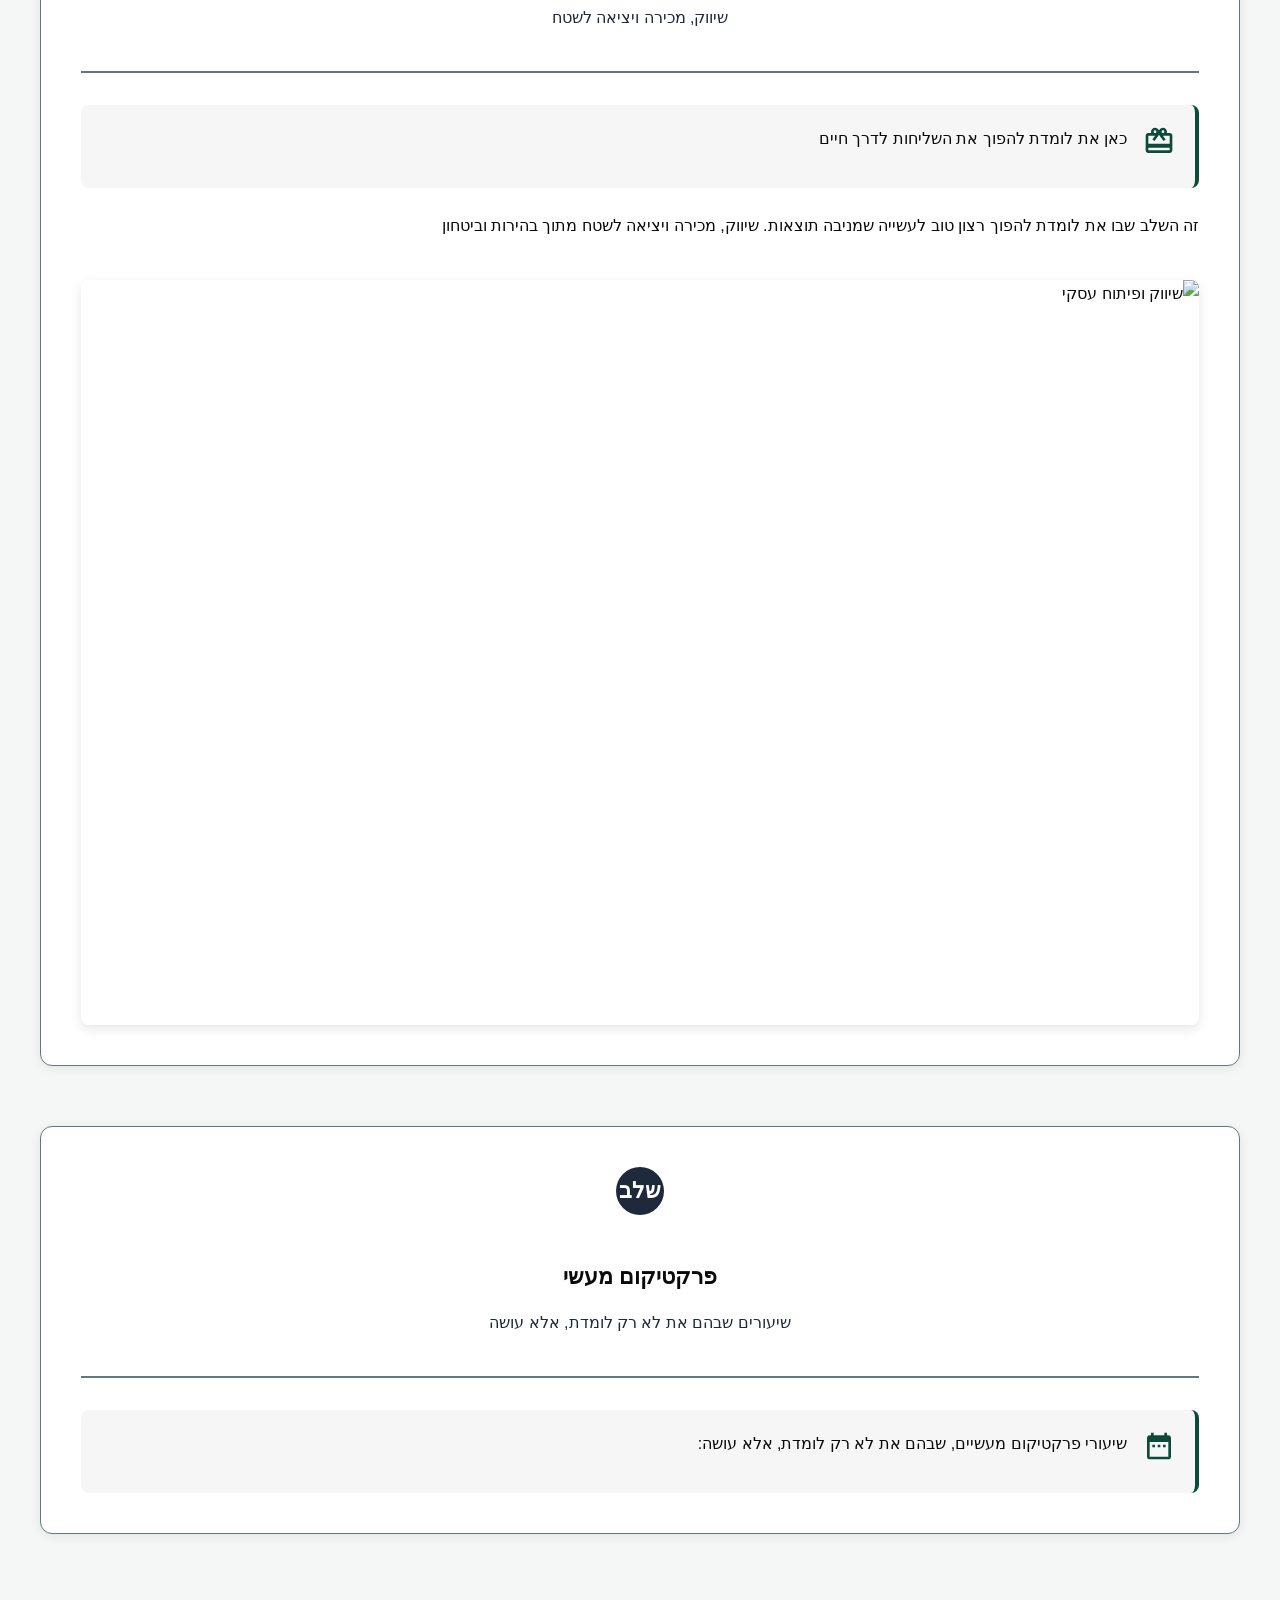
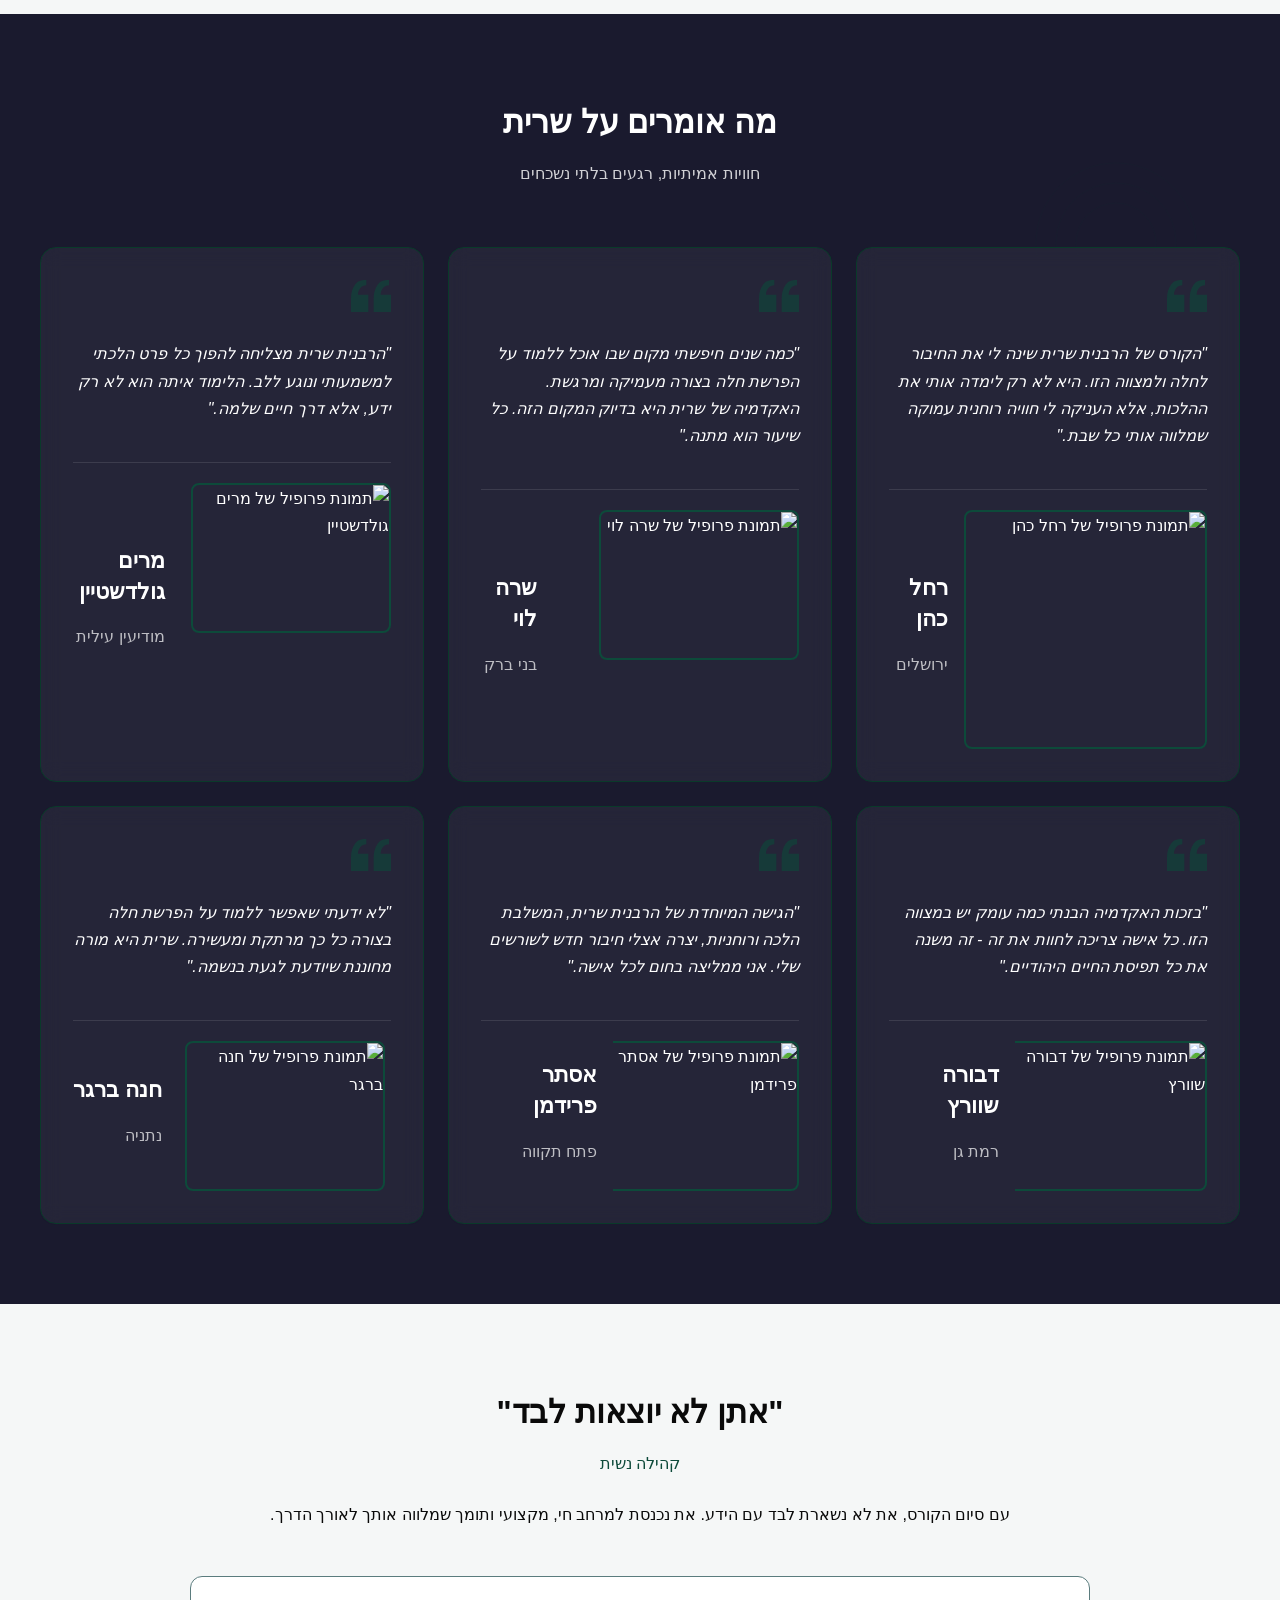
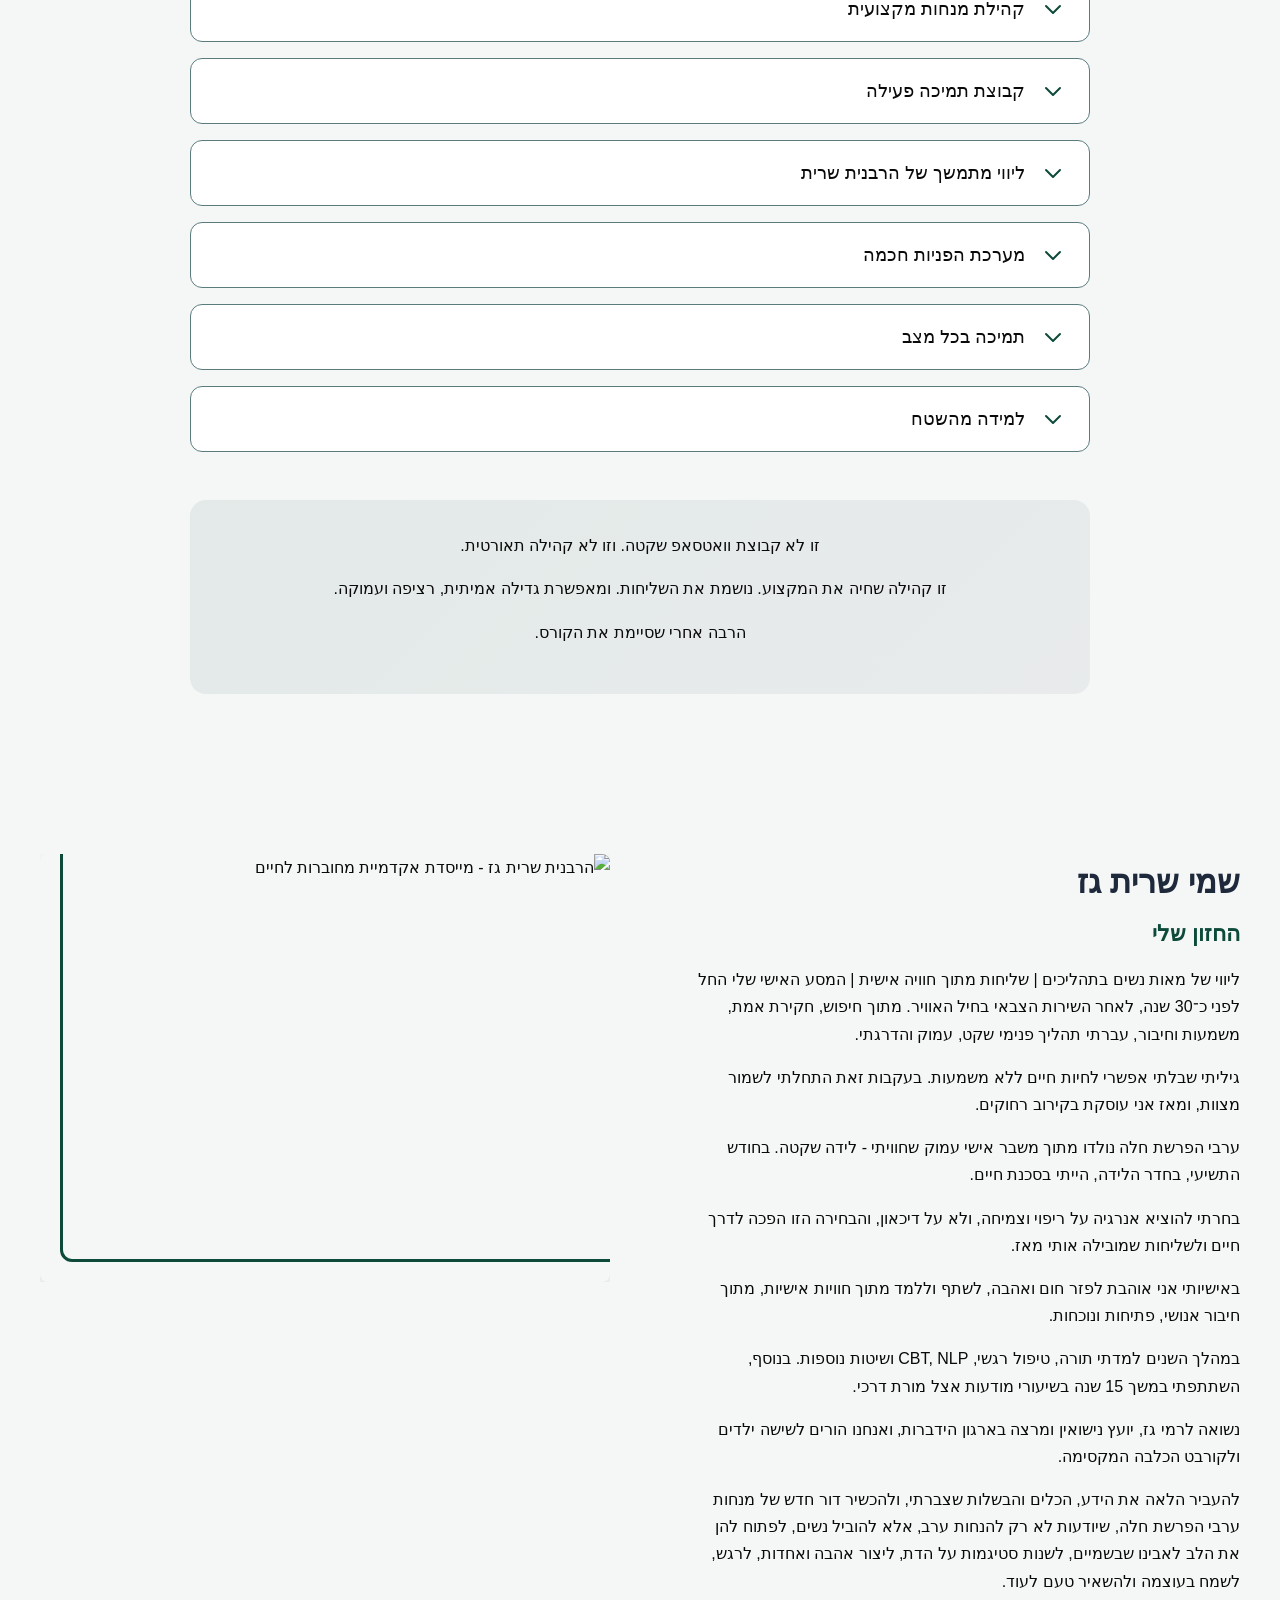
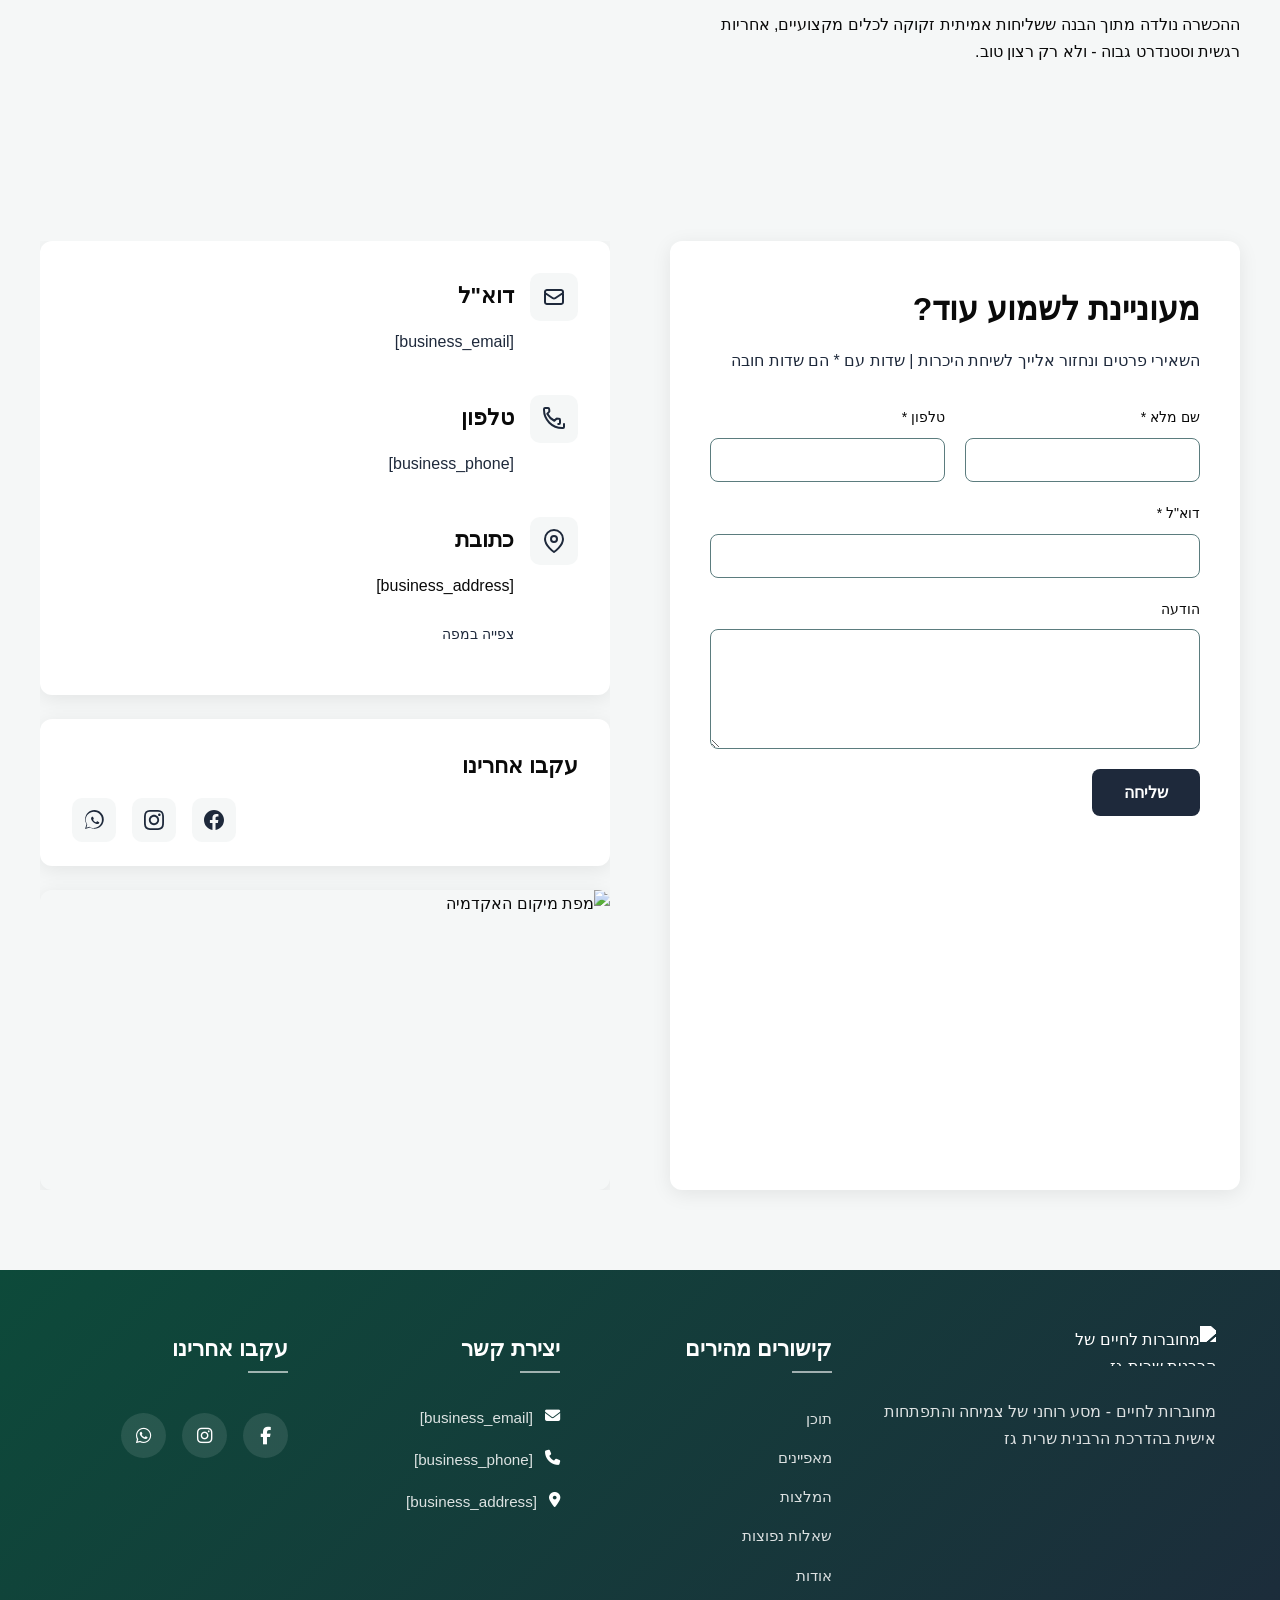
==== commit 402a6831: "Background sync: Progressive GitHub Sync" ====
--- a/index.html
+++ b/index.html
@@ -1125,7 +1125,7 @@
         </div>
       </article>
 
-      <article class="home-testimonials-card" data-grid-item-index="5">
+      <article class="home-testimonials-card" data-grid-item-index="5" style="overflow: hidden !important;">
         <div class="home-testimonials-quote-icon">
           <svg data-element-type="icon" data-icon-type="svg" width="40" height="32" viewBox="0 0 40 32" fill="none" xmlns="http://www.w3.org/2000/svg">
             <path d="M0 32V18.6667C0 13.1111 1.33333 8.44444 4 4.66667C6.66667 0.888889 10.4444 0 15.3333 0V5.33333C12.8889 5.33333 10.8889 6.22222 9.33333 8C7.77778 9.77778 7 12 7 14.6667H17.3333V32H0ZM22.6667 32V18.6667C22.6667 13.1111 24 8.44444 26.6667 4.66667C29.3333 0.888889 33.1111 0 38 0V5.33333C35.5556 5.33333 33.5556 6.22222 32 8C30.4444 9.77778 29.6667 12 29.6667 14.6667H40V32H22.6667Z" fill="currentColor"></path>
@@ -1134,7 +1134,7 @@
         <div class="home-testimonials-content">
           <p class="home-testimonials-text">"לא ידעתי שאפשר ללמוד על הפרשת חלה בצורה כל כך מרתקת ומעשירה. שרית היא מורה מחוננת שיודעת לגעת בנשמה."</p>
           <div class="home-testimonials-author">
-            <img data-placeholder="home-testimonials-image-6" data-context="Portrait photo of a happy Jewish woman in her 30s-40s with colorful head covering, bright expression, natural lighting, representing an engaged student of Jewish religious practice education" width="60" height="60" src="data:image/svg+xml,%3Csvg xmlns='http://www.w3.org/2000/svg' width='800' height='600'%3E%3Cdefs%3E%3ClinearGradient id='grad' x1='0%25' y1='0%25' x2='100%25' y2='100%25'%3E%3Cstop offset='0%25' style='stop-color:%23FF0083;stop-opacity:1' /%3E%3Cstop offset='100%25' style='stop-color:%23FF008320;stop-opacity:1' /%3E%3C/linearGradient%3E%3C/defs%3E%3Crect width='100%25' height='100%25' fill='url(%23grad)'/%3E%3Ctext x='50%25' y='50%25' font-family='Arial, sans-serif' font-size='18' fill='white' text-anchor='middle' dy='.3em' font-weight='500'%3Ehome-testimonials-image-6%3C/text%3E%3C/svg%3E" alt="תמונת פרופיל של חנה ברגר" class="home-testimonials-avatar zappy-editable-image" data-element-type="image" data-element-id="img-1773312526800-vtrp1mwnb" data-resize-handler-attached="true" style="min-width: 200px; min-height: 150px; cursor: pointer; border-radius: 8px; position: relative;" data-original-position="static">
+            <div data-zappy-zoom-wrapper="true" data-element-id="img-1773312526800-vtrp1mwnb" data-element-type="image" data-zappy-zoom-wrapper-width="200px" data-zappy-zoom-wrapper-height="150px" data-zappy-zoom-wrapper-width-mode="px" style="position: relative !important; overflow: hidden !important; width: 200px !important; max-width: 100% !important; margin-left: auto !important; margin-right: auto !important; height: 150px !important; display: block !important;" data-zappy-zoom-clip="true" data-zappy-wrapper-margins-applied="true"><img data-placeholder="home-testimonials-image-6" data-context="Portrait photo of a happy Jewish woman in her 30s-40s with colorful head covering, bright expression, natural lighting, representing an engaged student of Jewish religious practice education" width="60" height="60" src="/assets/image-home-testimonials-image-6-1773313088245-ufcwtd.webp?v=1773313089965" alt="תמונת פרופיל של חנה ברגר" class="home-testimonials-avatar zappy-editable-image" data-element-type="image" data-element-id="img-1773312526800-vtrp1mwnb" data-resize-handler-attached="true" style="min-width: 200px; min-height: 150px; border-radius: 8px; position: relative; object-position: 50% 50%; width: 200px !important; height: 150px !important; object-fit: cover !important; max-width: 100% !important; display: block; margin-top: 0px !important; margin-bottom: 0px !important;" data-original-position="static" data-zappy-original-width="200" data-zappy-original-height="150" data-zappy-zoom="1"></div>
             <div class="home-testimonials-author-info">
               <h3 class="home-testimonials-name">חנה ברגר</h3>
               <p class="home-testimonials-location">נתניה</p>
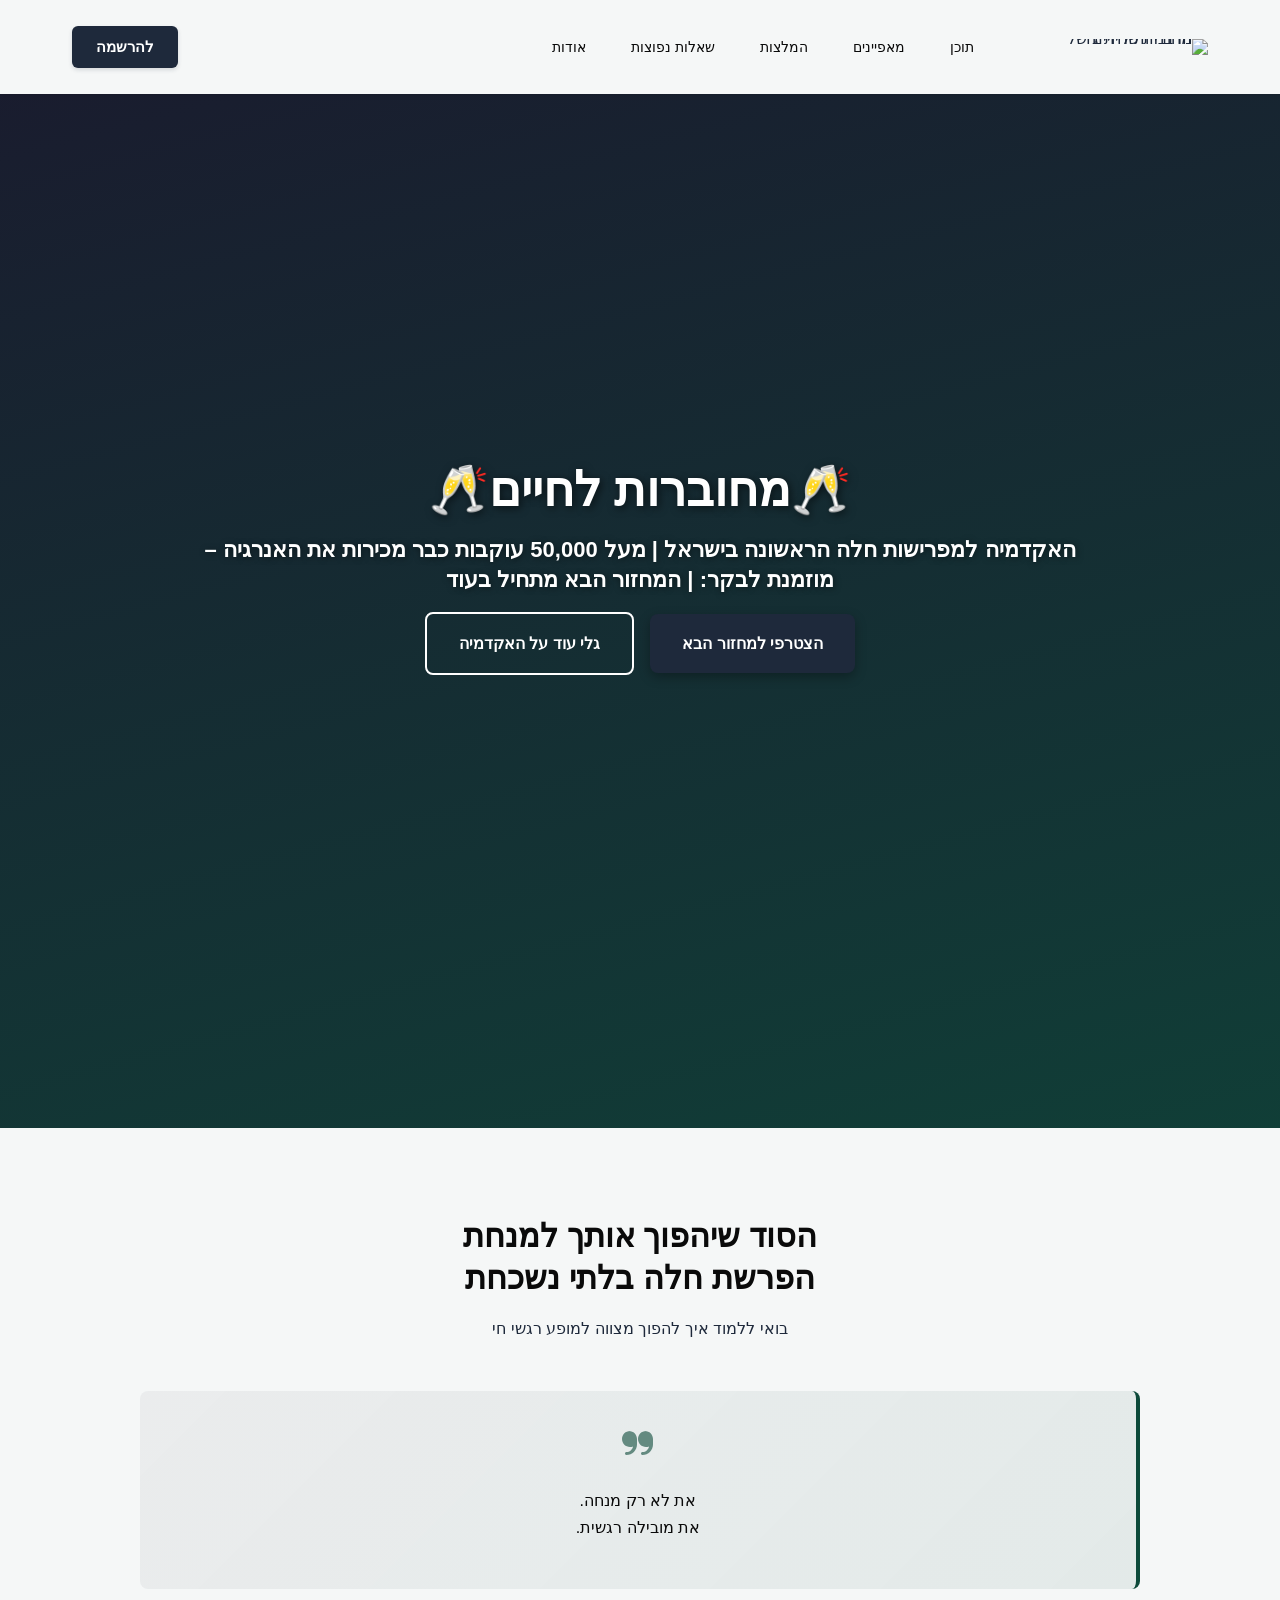
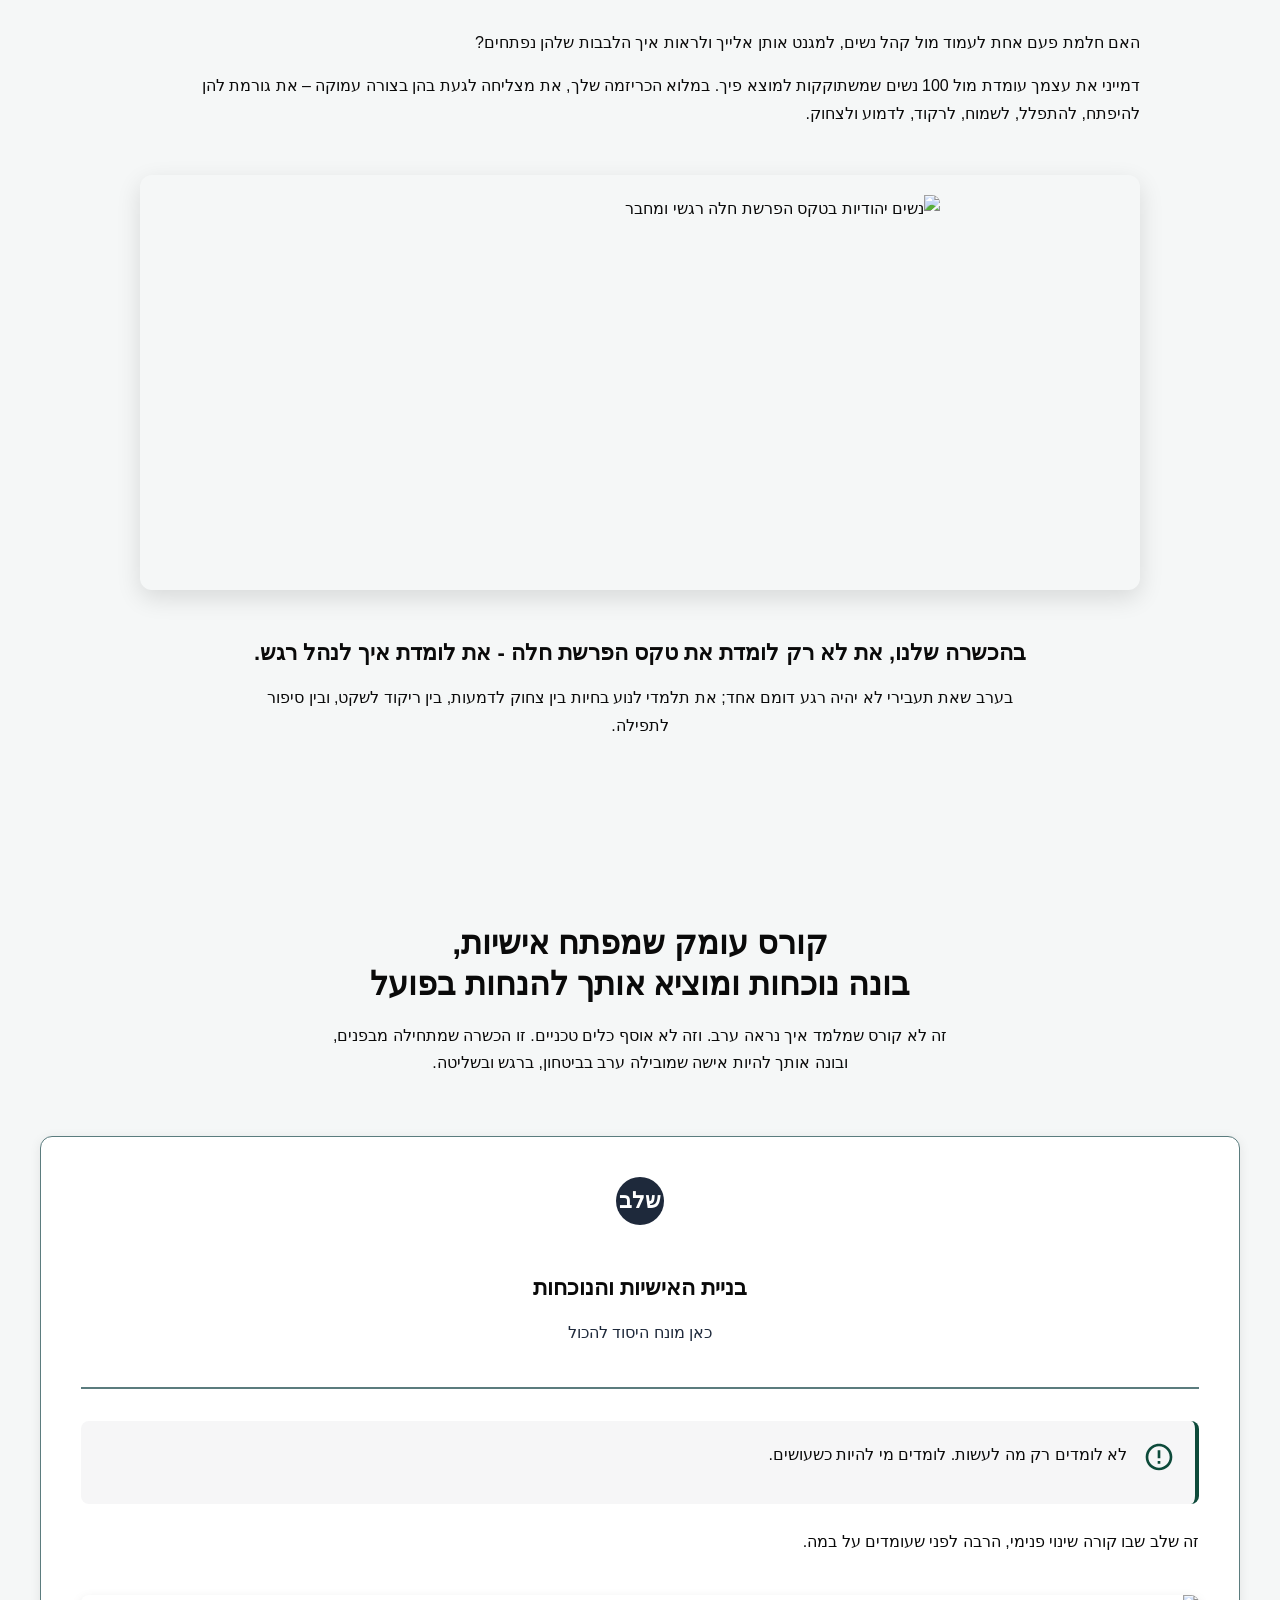
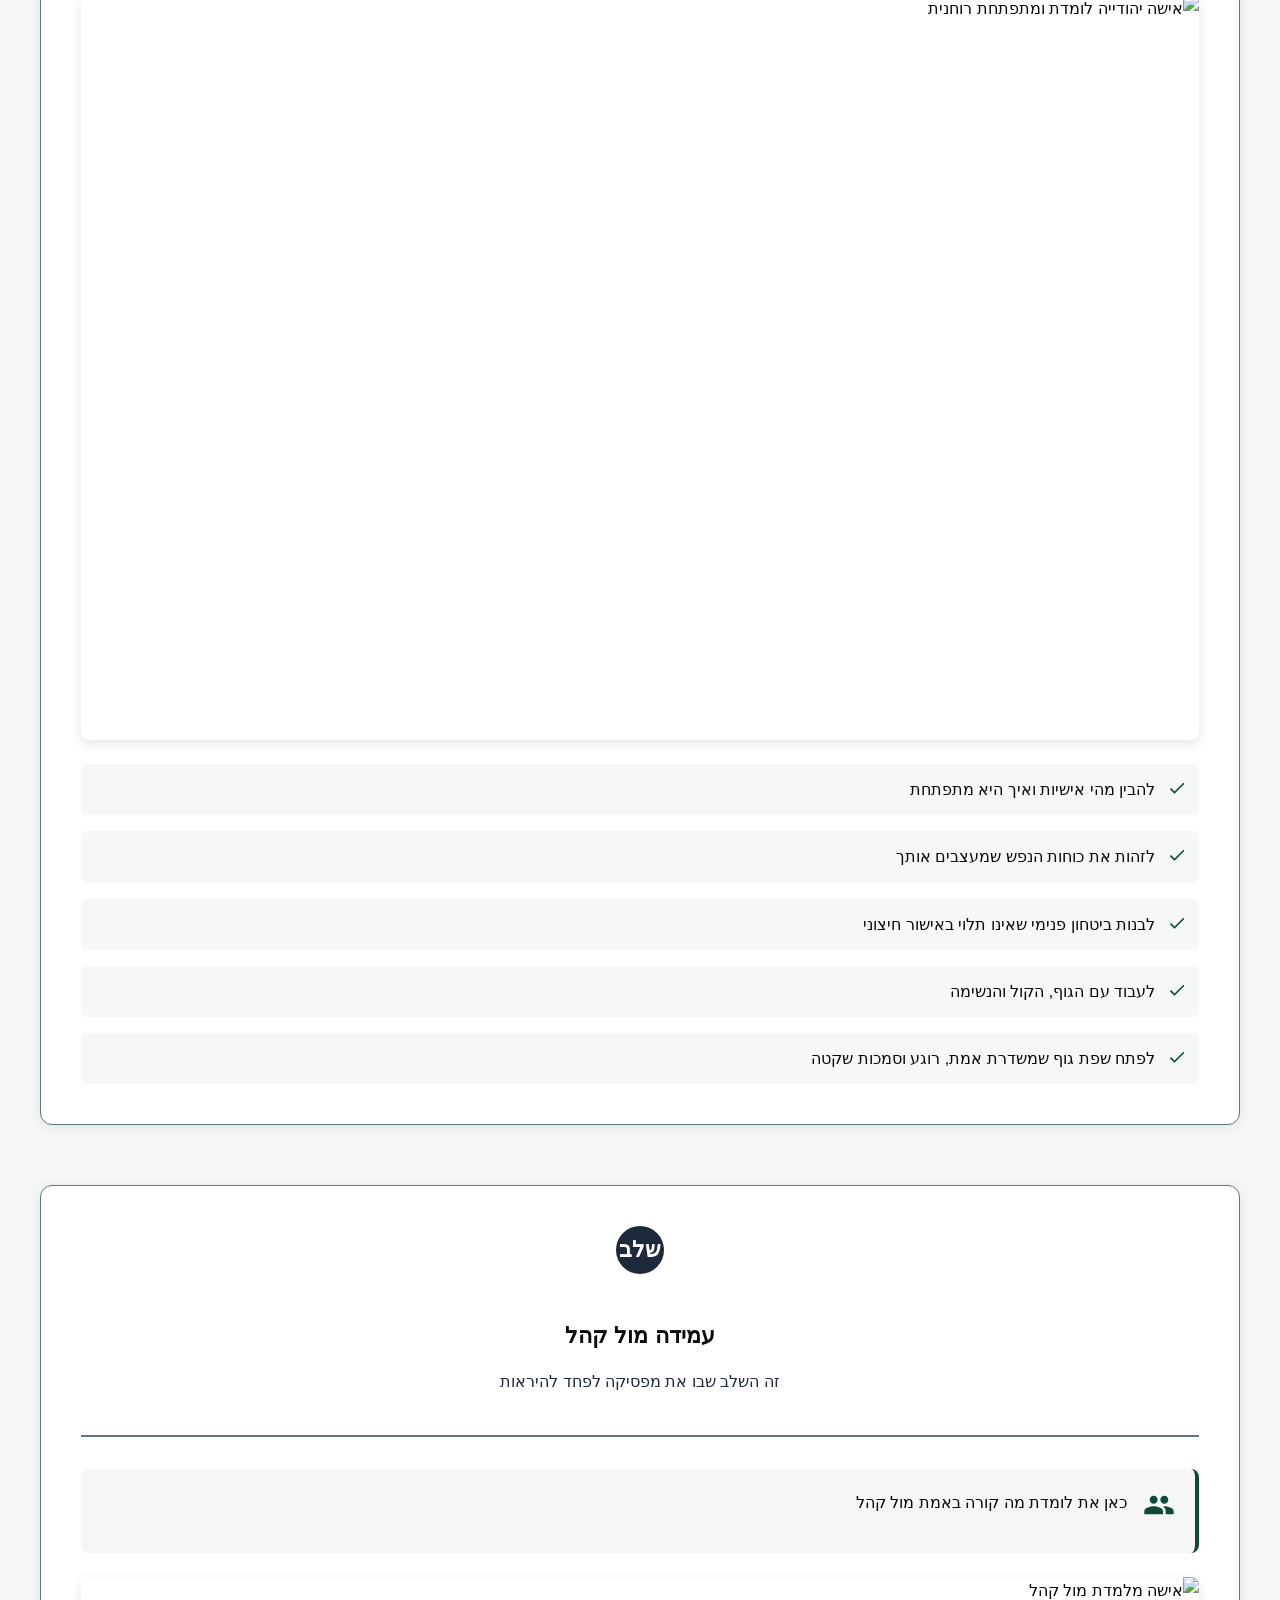
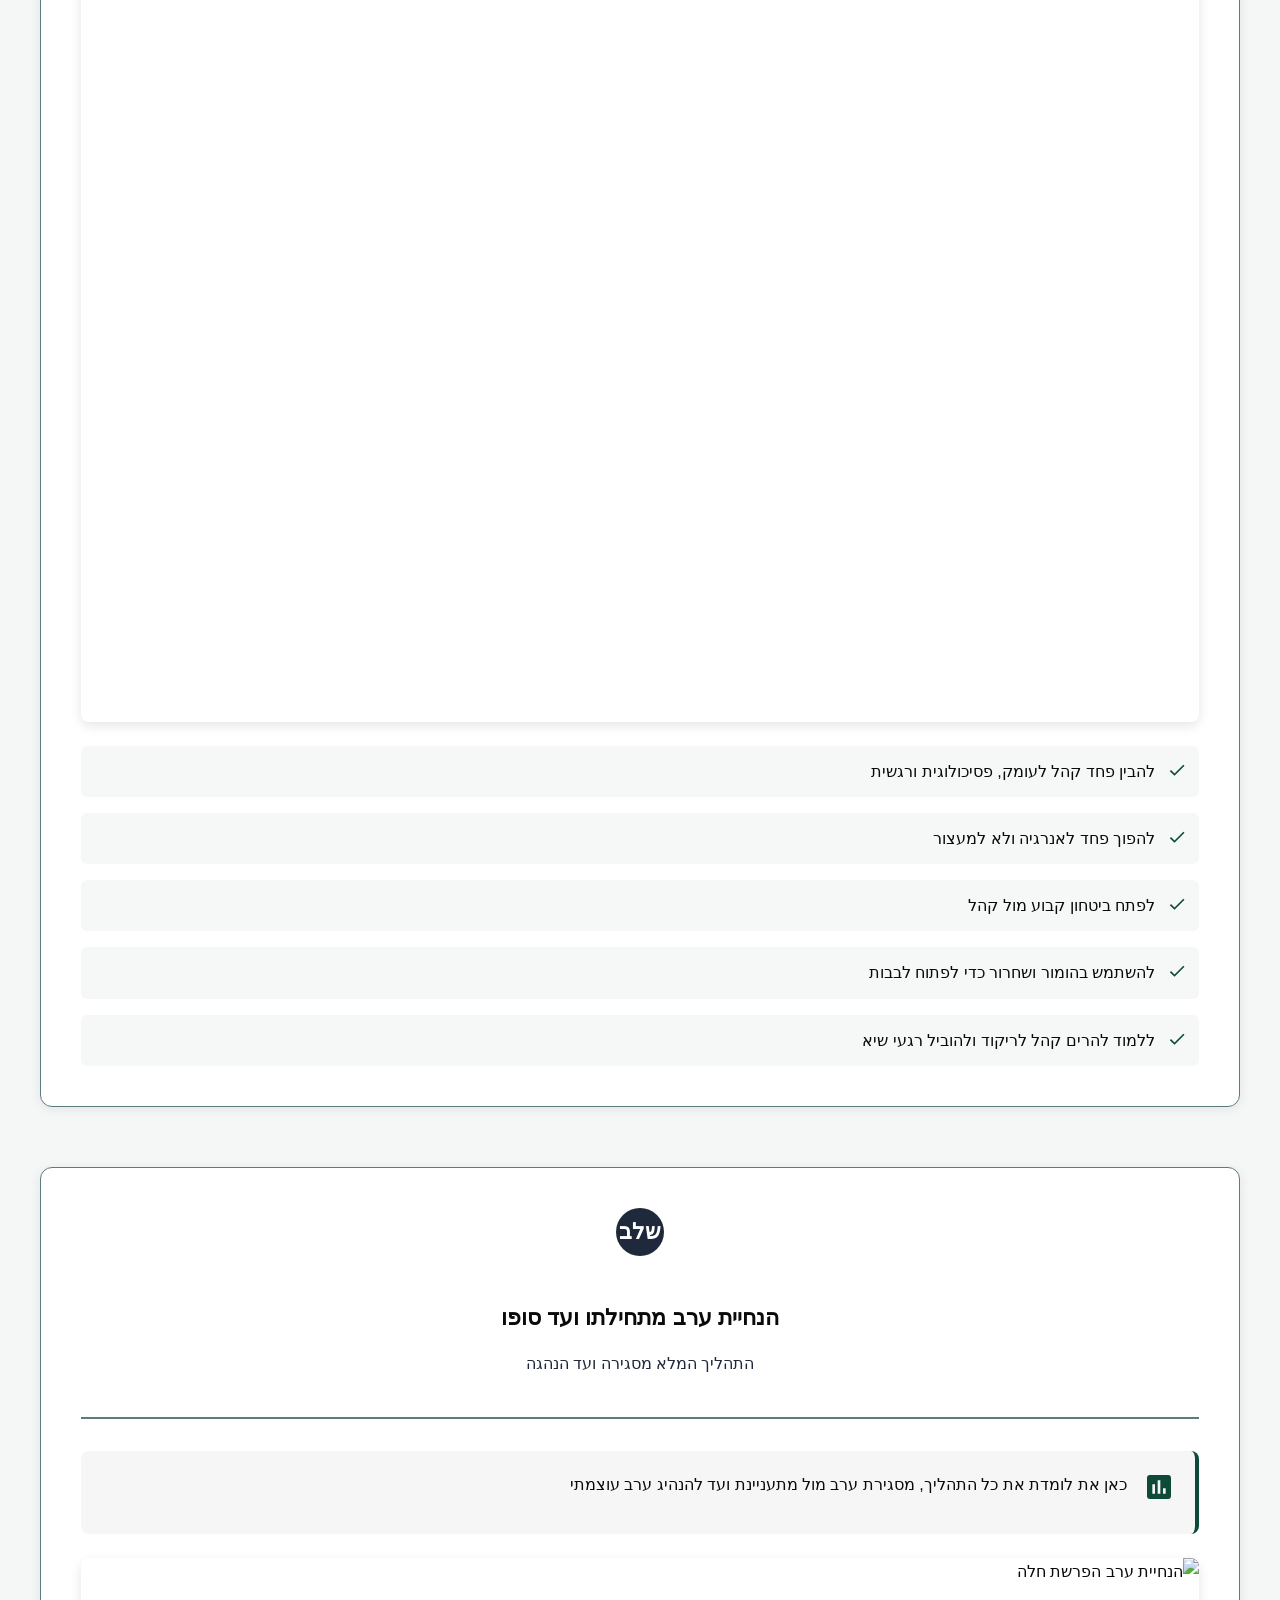
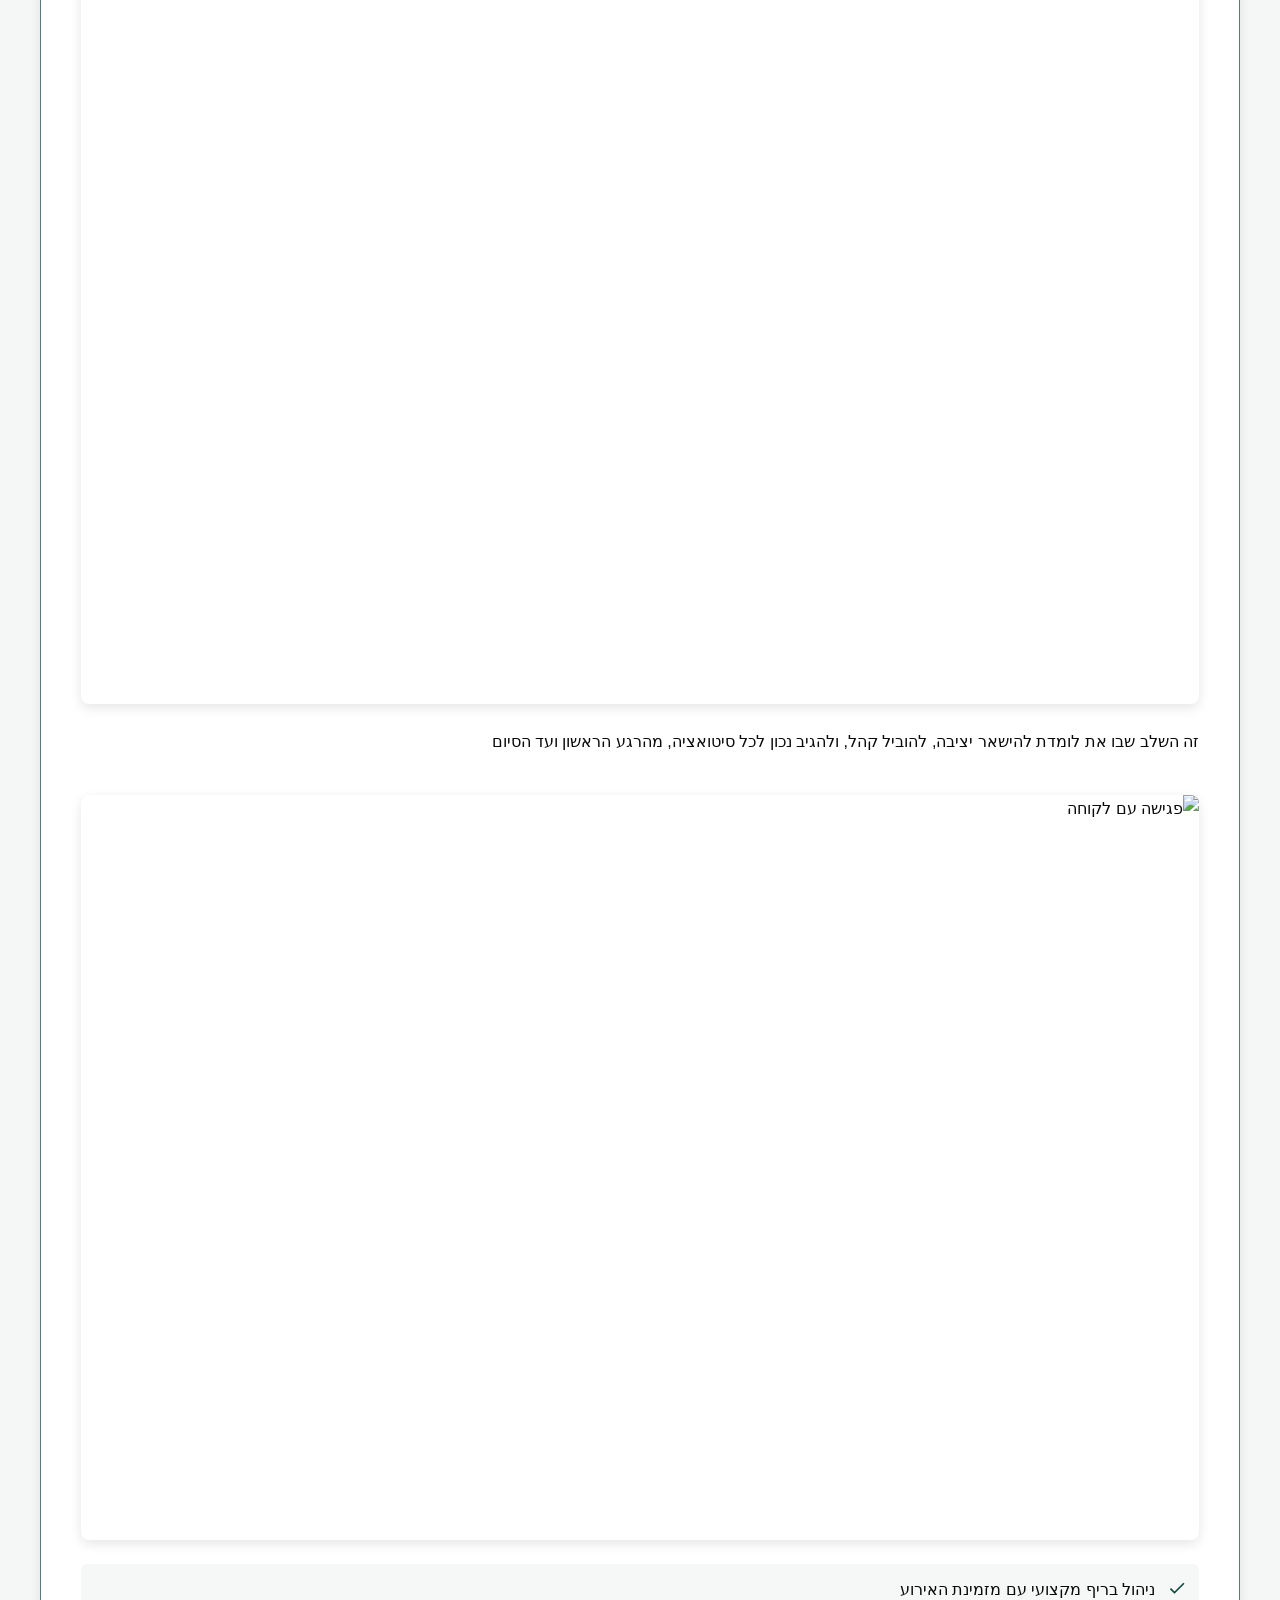
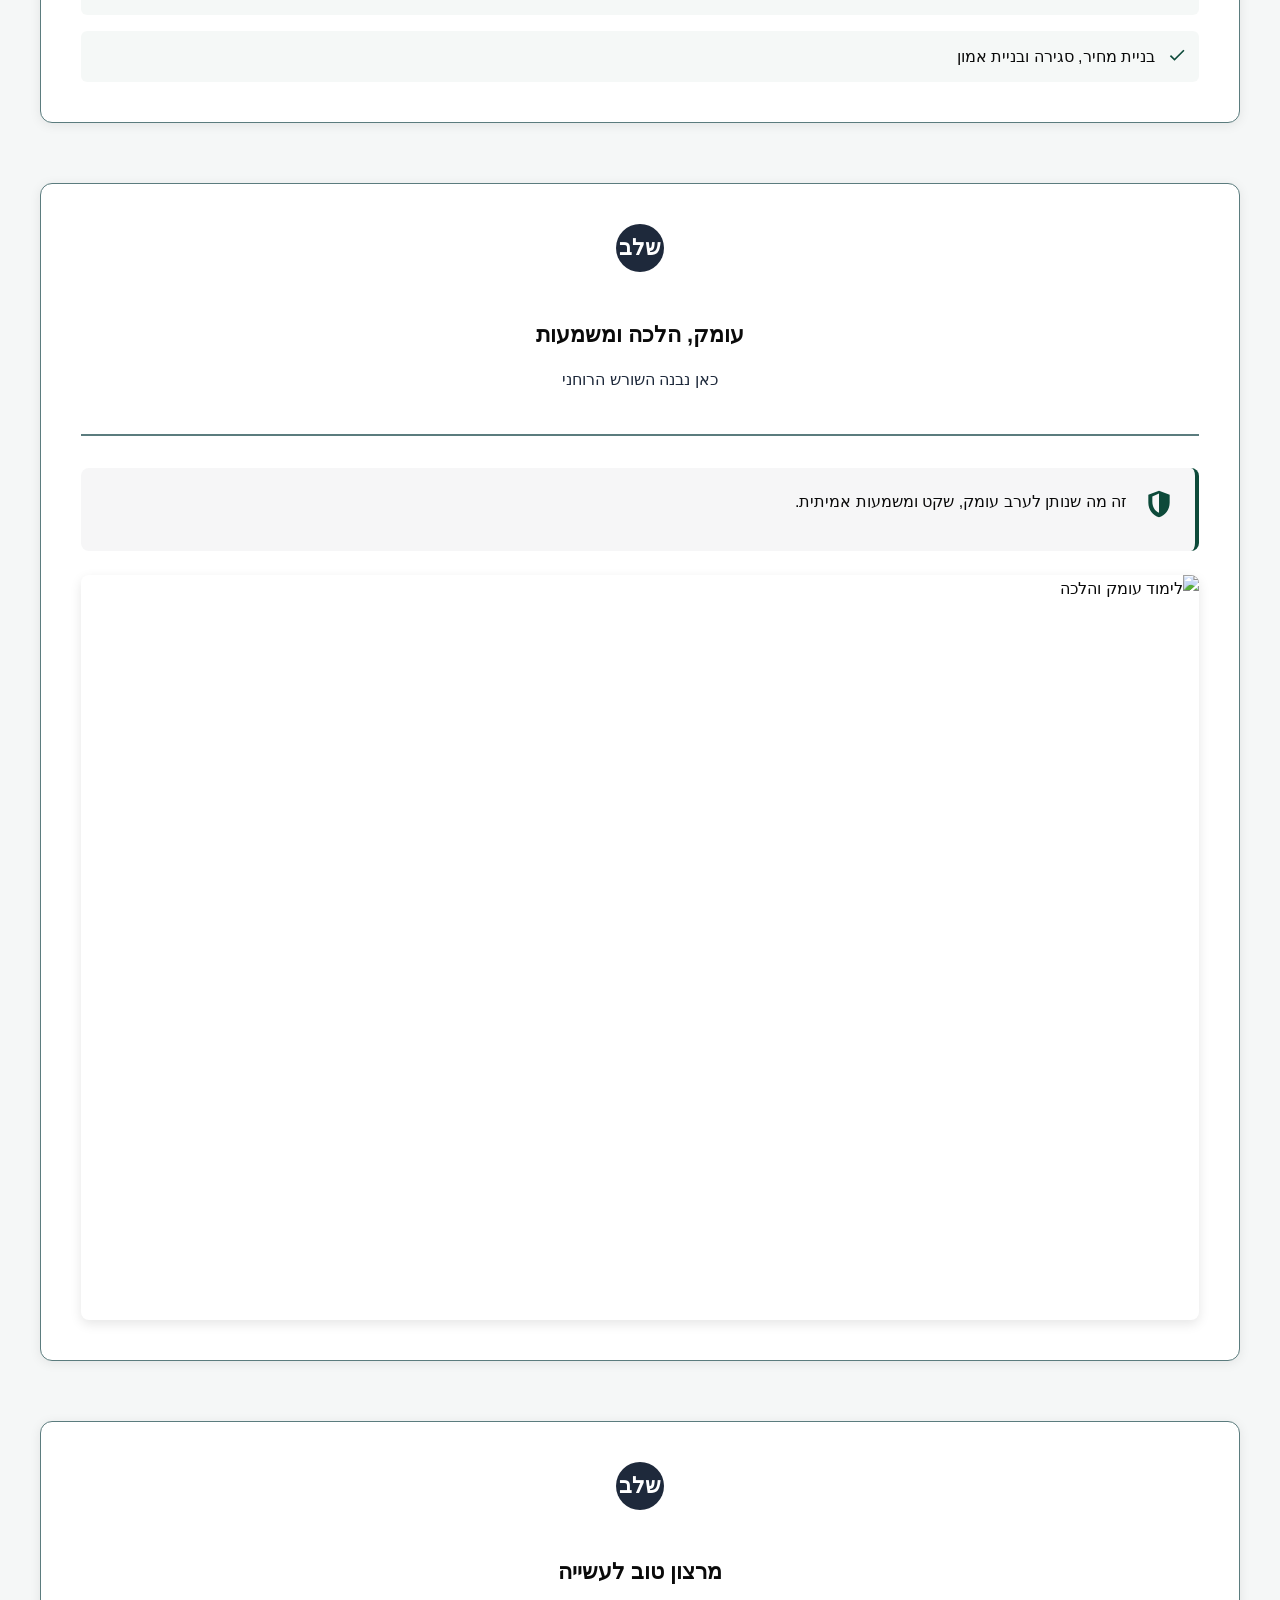
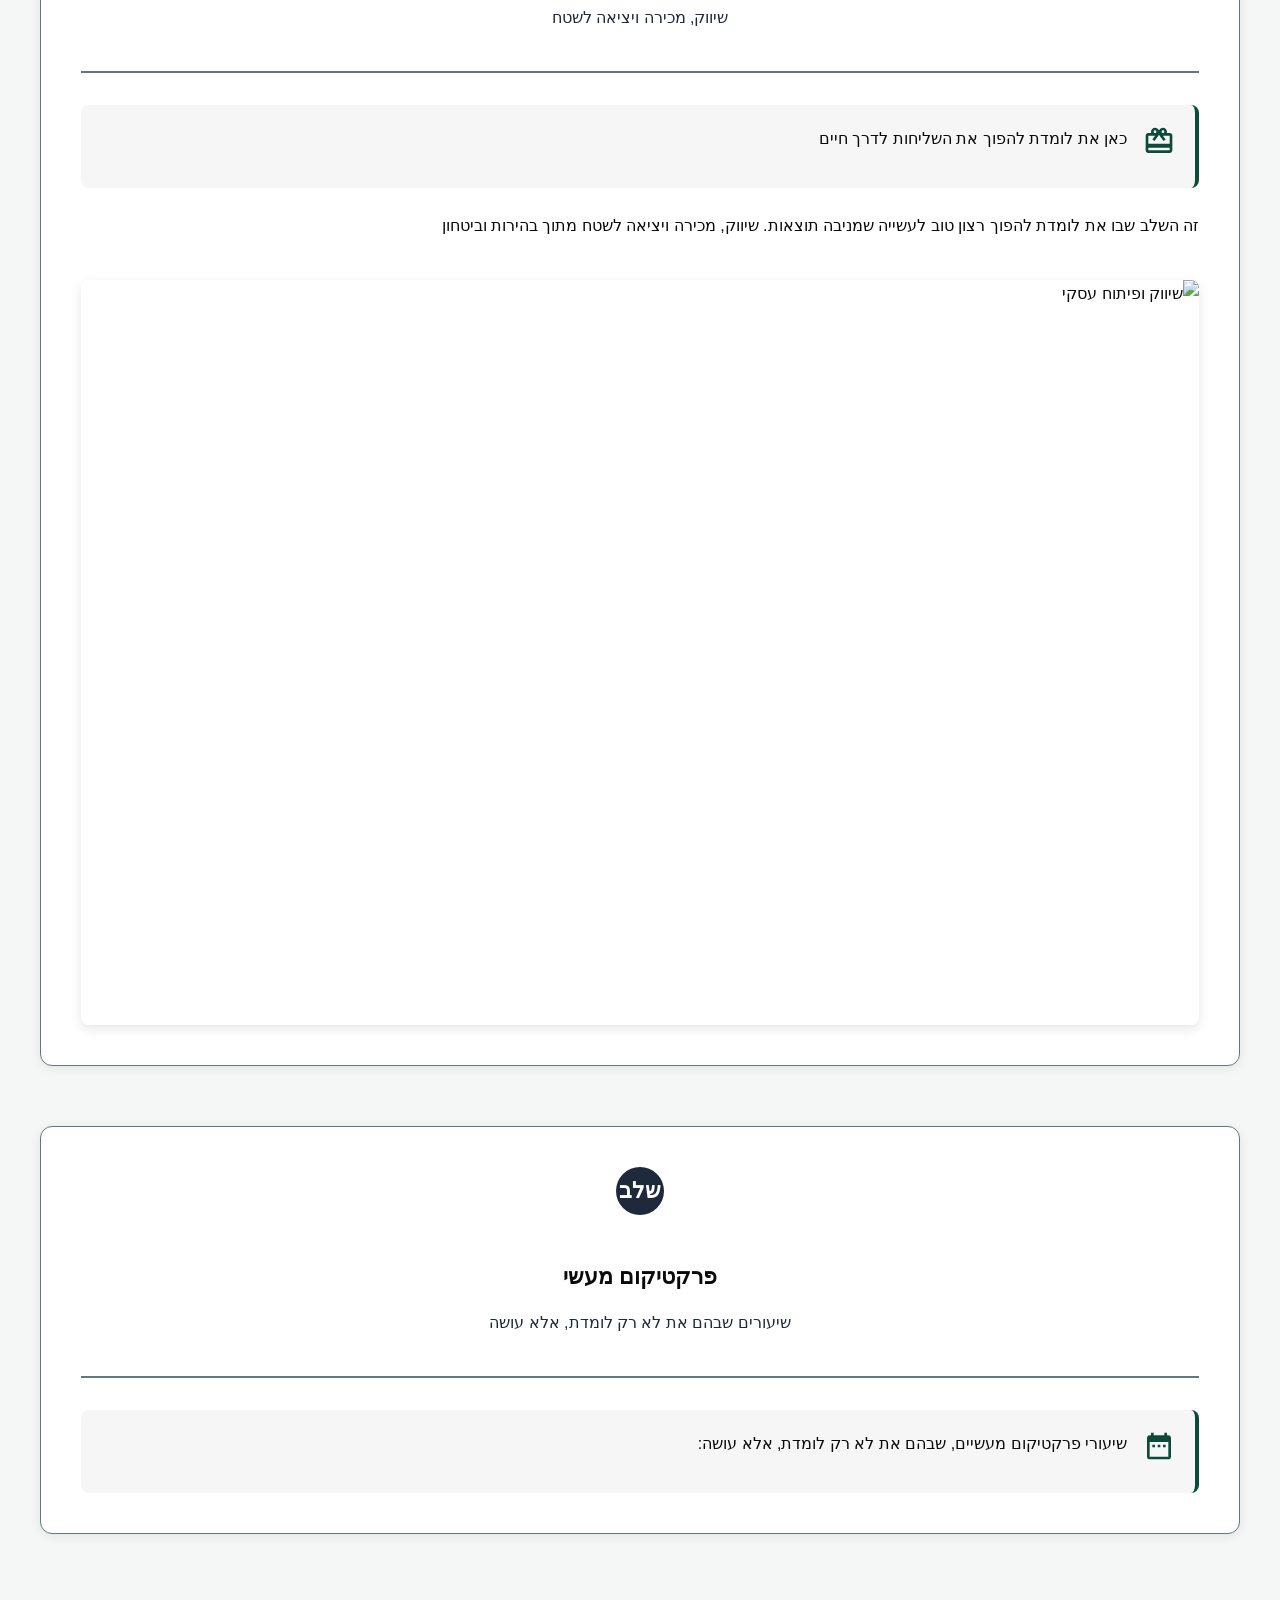
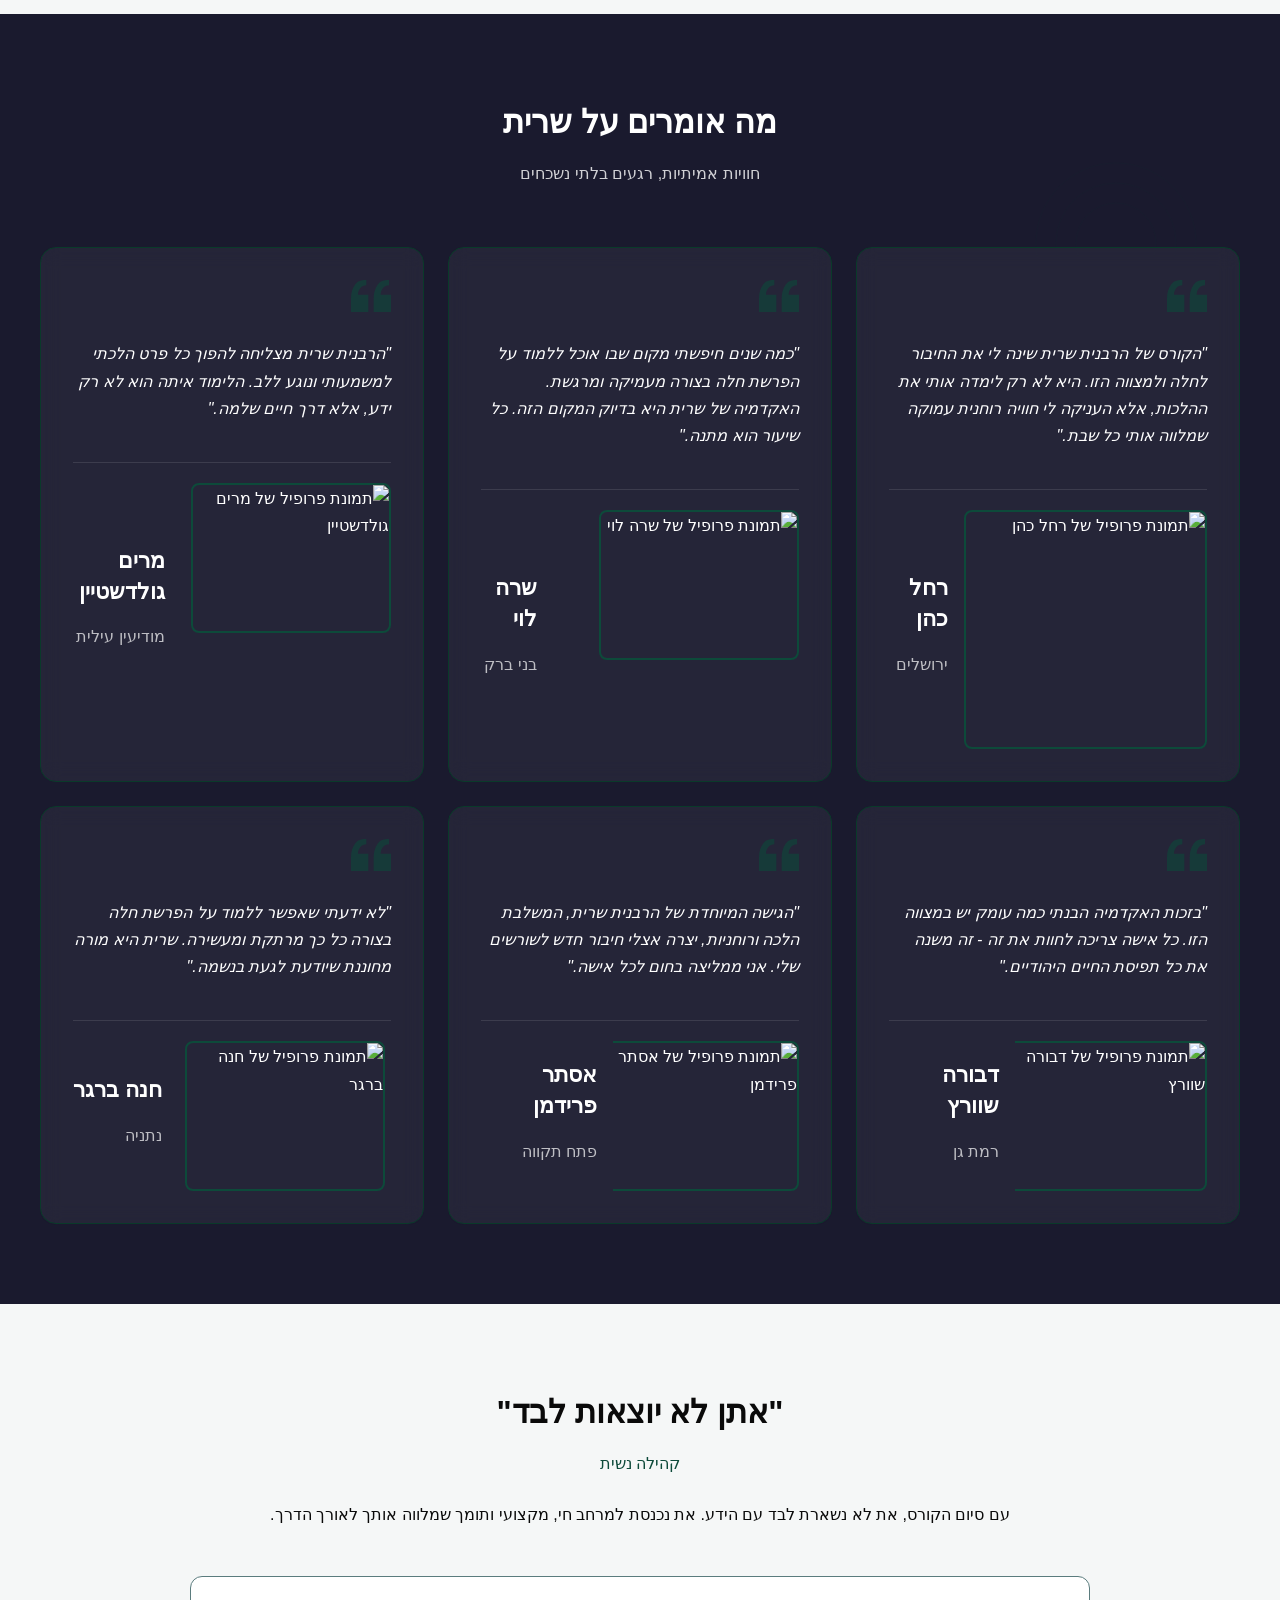
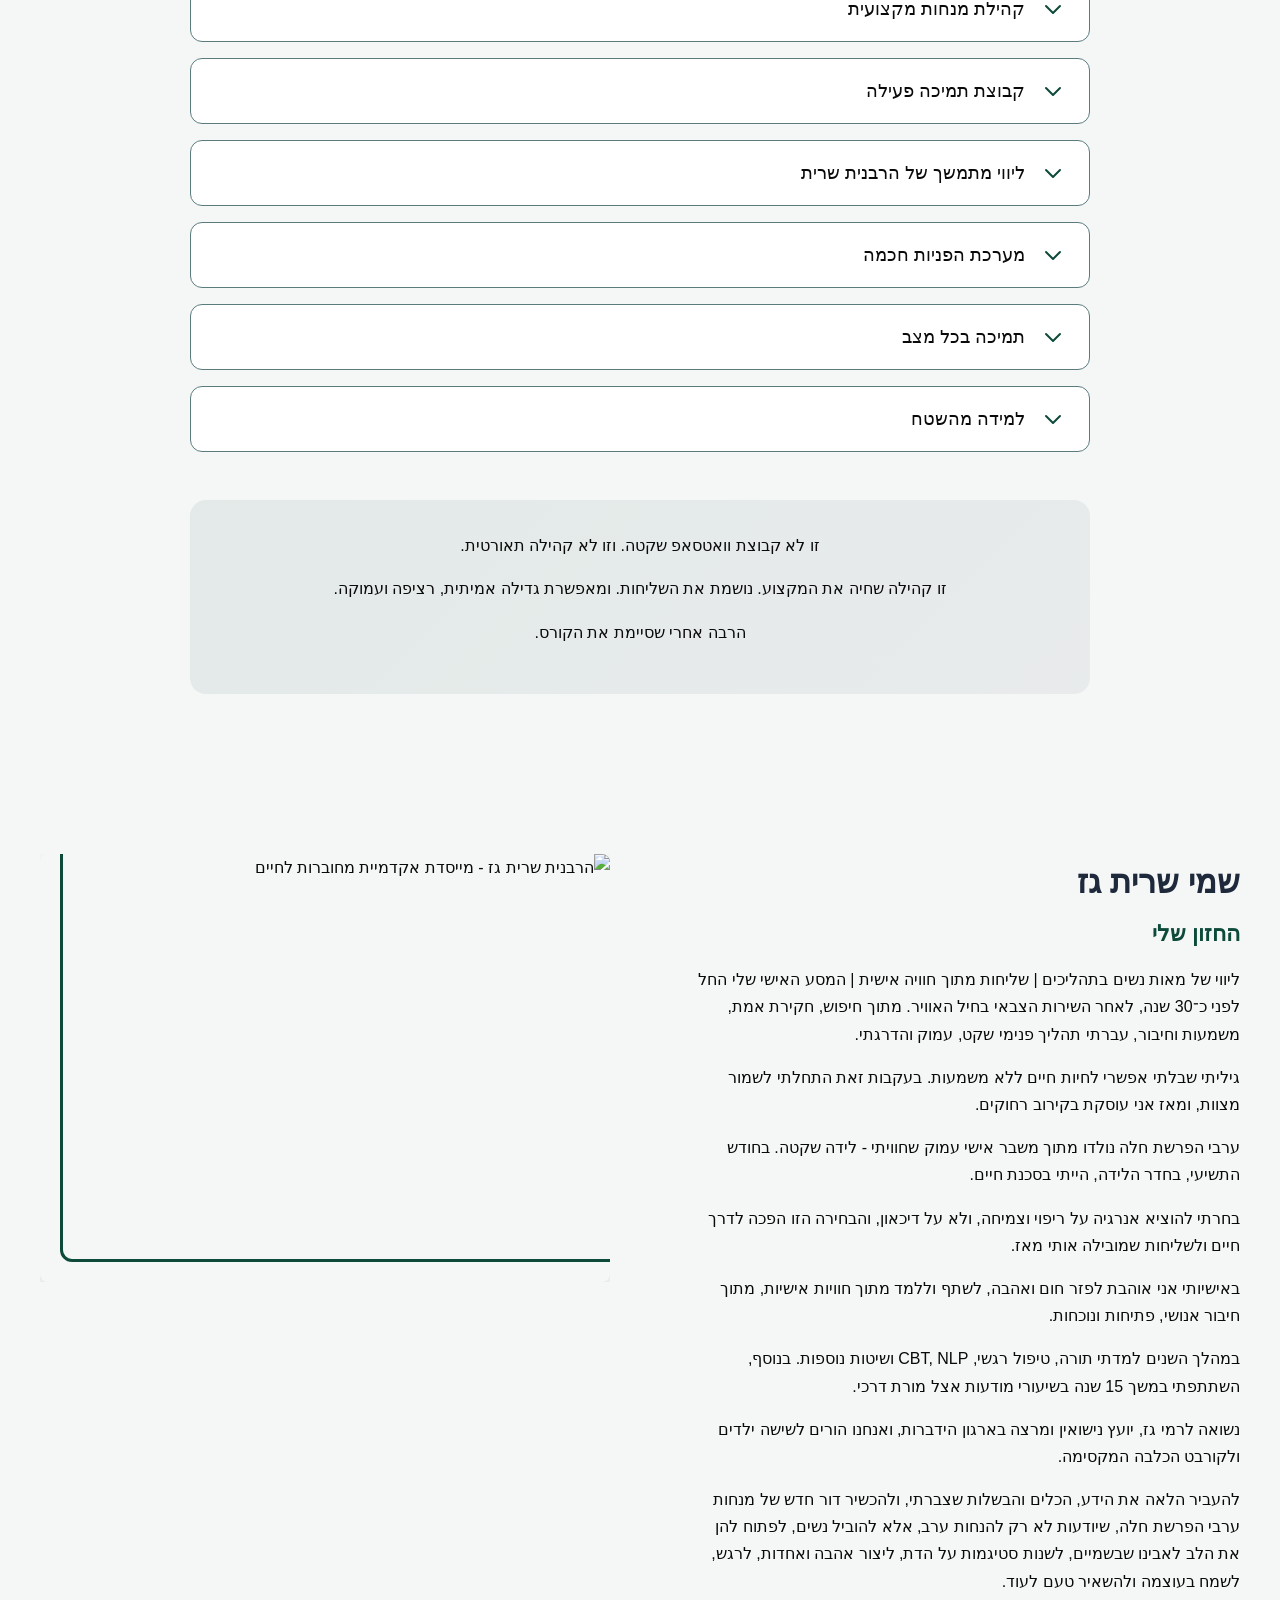
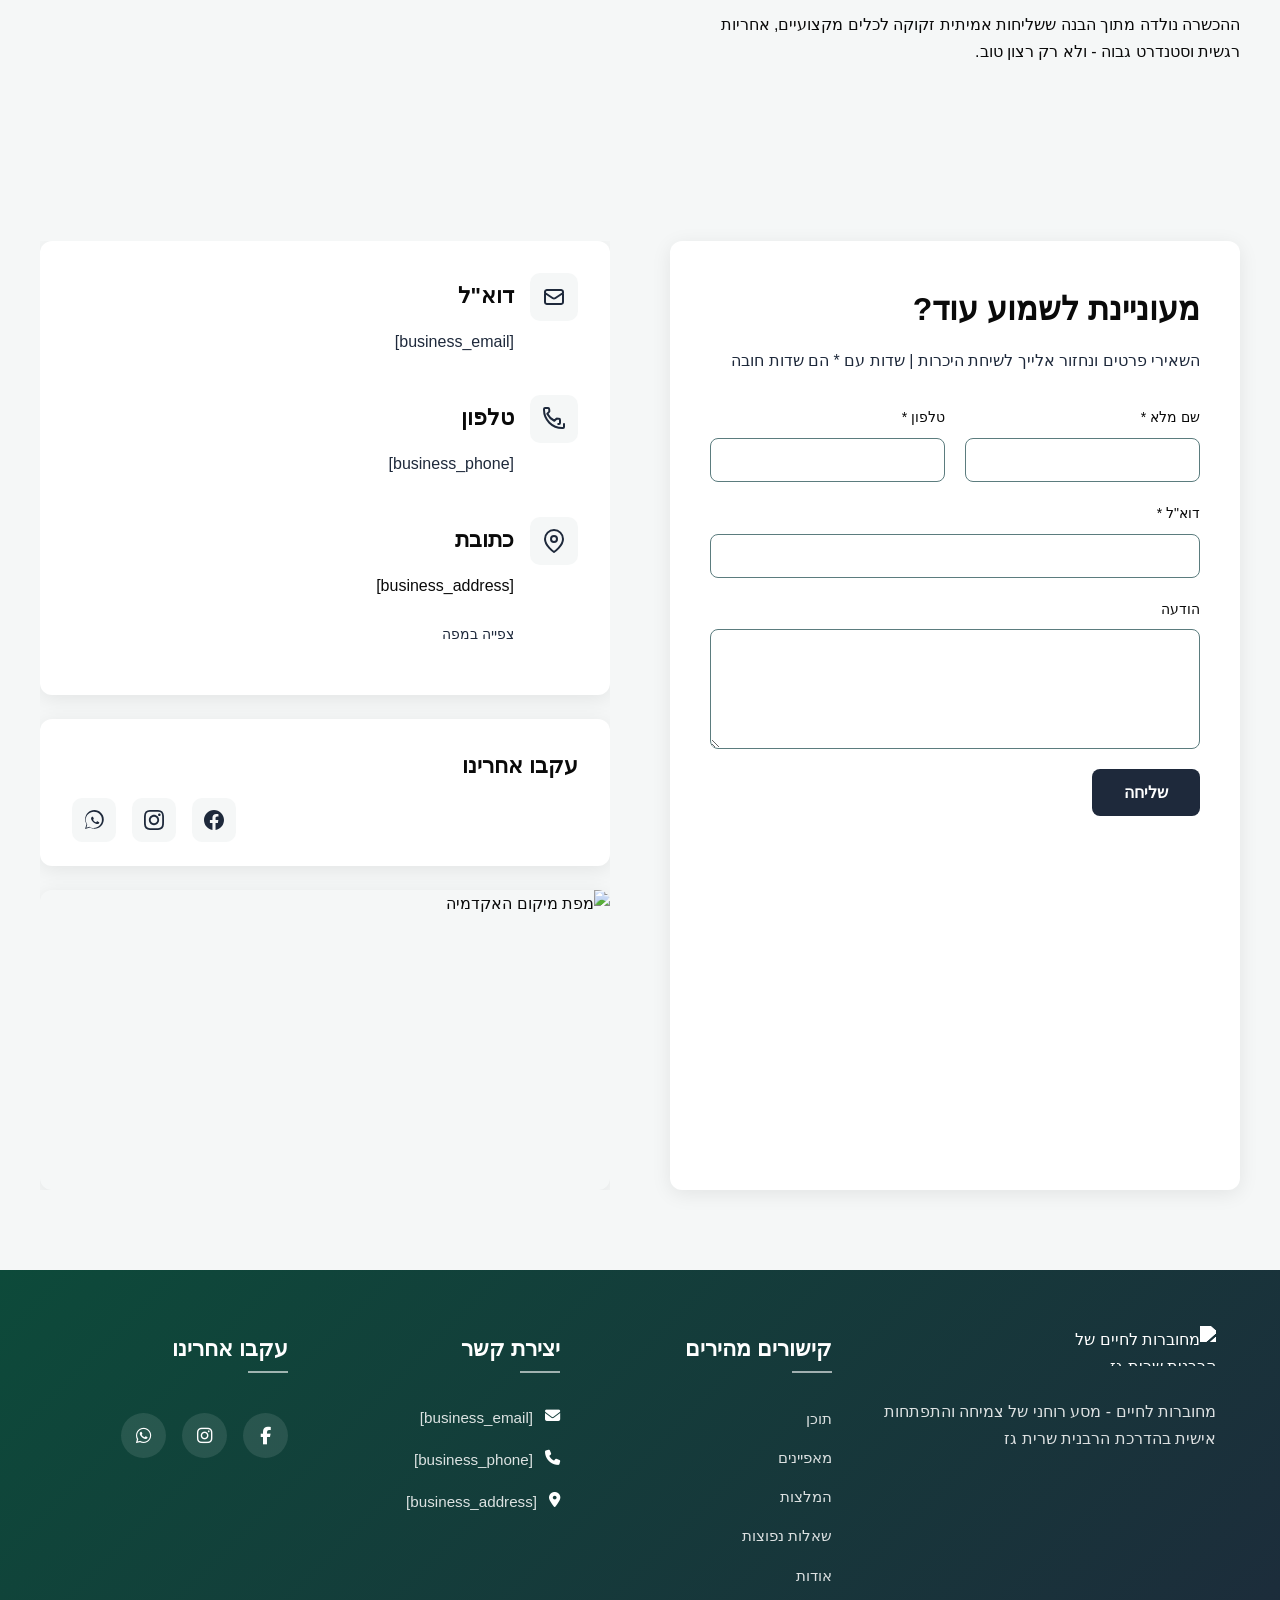
==== commit 5f581029: "Background sync: Progressive GitHub Sync" ====
--- a/index.html
+++ b/index.html
@@ -325,16 +325,16 @@
 
   <nav class="navbar" dir="rtl">
   <button class="mobile-toggle" id="mobileToggle" aria-label="תפריט">
-    <svg class="hamburger-icon" width="24" height="24" viewBox="0 0 24 24" fill="none">
+    <svg class="hamburger-icon" width="24" height="24" viewbox="0 0 24 24" fill="none">
       <path d="M3 12h18M3 6h18M3 18h18" stroke="currentColor" stroke-width="2" stroke-linecap="round"></path>
     </svg>
-    <svg class="close-icon" width="24" height="24" viewBox="0 0 24 24" fill="none" style="display: none;">
+    <svg class="close-icon" width="24" height="24" viewbox="0 0 24 24" fill="none" style="display: none;">
       <path d="M18 6L6 18M6 6l12 12" stroke="currentColor" stroke-width="2" stroke-linecap="round"></path>
     </svg>
   </button>
   
   <button class="phone-header-btn" aria-label="התקשר">
-    <svg width="20" height="20" viewBox="0 0 24 24" fill="currentColor">
+    <svg width="20" height="20" viewbox="0 0 24 24" fill="currentColor">
       <path d="M22 16.92v3a2 2 0 0 1-2.18 2 19.79 19.79 0 0 1-8.63-3.07 19.5 19.5 0 0 1-6-6 19.79 19.79 0 0 1-3.07-8.67A2 2 0 0 1 4.11 2h3a2 2 0 0 1 2 1.72 12.84 12.84 0 0 0 .7 2.81 2 2 0 0 1-.45 2.11L8.09 9.91a16 16 0 0 0 6 6l1.27-1.27a2 2 0 0 1 2.11-.45 12.84 12.84 0 0 0 2.81.7A2 2 0 0 1 22 16.92z"></path>
     </svg>
   </button>
@@ -344,9 +344,7 @@
     
     
     
-    <div class="nav-cta-container">
-      <a href="#contact" class="nav-cta-btn">Contact</a>
-    </div>
+    <div class="nav-cta-container"><li class="nav-cta-item"><a href="#contact" class="nav-cta-btn">להרשמה</a></li></div>
   </div>
 </nav>
 <script>
@@ -808,7 +806,7 @@
       </div>
 
       <div class="home-content-highlight-box">
-        <svg data-no-icon-edit="true" aria-hidden="true" class="home-content-quote-icon" width="40" height="40" viewBox="0 0 40 40" fill="none" xmlns="http://www.w3.org/2000/svg">
+        <svg data-no-icon-edit="true" aria-hidden="true" class="home-content-quote-icon" width="40" height="40" viewbox="0 0 40 40" fill="none" xmlns="http://www.w3.org/2000/svg">
           <path d="M12 8C7.58172 8 4 11.5817 4 16C4 20.4183 7.58172 24 12 24C13.0609 24 14.0783 23.7951 15.0178 23.4214C14.3879 26.5114 11.8589 29 8.5 29C7.67157 29 7 29.6716 7 30.5C7 31.3284 7.67157 32 8.5 32C14.299 32 19 27.299 19 21.5V16C19 11.5817 15.4183 8 11 8H12ZM28 8C23.5817 8 20 11.5817 20 16C20 20.4183 23.5817 24 28 24C29.0609 24 30.0783 23.7951 31.0178 23.4214C30.3879 26.5114 27.8589 29 24.5 29C23.6716 29 23 29.6716 23 30.5C23 31.3284 23.6716 32 24.5 32C30.299 32 35 27.299 35 21.5V16C35 11.5817 31.4183 8 27 8H28Z" fill="currentColor"></path>
         </svg>
         <p class="home-content-highlight-text">את לא רק מנחה.<br>את מובילה רגשית.</p>
@@ -849,7 +847,7 @@
         </div>
         <div class="home-features-stage-content">
           <div class="home-features-stage-intro">
-            <svg data-element-type="icon" data-icon-type="svg" class="home-features-stage-icon" viewBox="0 0 24 24" fill="none" xmlns="http://www.w3.org/2000/svg">
+            <svg data-element-type="icon" data-icon-type="svg" class="home-features-stage-icon" viewbox="0 0 24 24" fill="none" xmlns="http://www.w3.org/2000/svg">
               <path d="M12 2C6.48 2 2 6.48 2 12s4.48 10 10 10 10-4.48 10-10S17.52 2 12 2zm0 18c-4.41 0-8-3.59-8-8s3.59-8 8-8 8 3.59 8 8-3.59 8-8 8zm-1-13h2v6h-2zm0 8h2v2h-2z" fill="currentColor"></path>
             </svg>
             <p class="home-features-stage-description">לא לומדים רק מה לעשות. לומדים מי להיות כשעושים.</p>
@@ -858,31 +856,31 @@
           <img data-placeholder="home-features-image-1" data-context="Jewish woman learning and growing spiritually, studying Torah or Jewish texts in a warm, inviting setting with soft natural light, representing personal development and spiritual connection in religious education" width="600" height="400" src="" alt="אישה יהודייה לומדת ומתפתחת רוחנית" class="home-features-stage-image">
           <ul class="home-features-list">
             <li class="home-features-list-item">
-              <svg data-element-type="icon" data-icon-type="svg" class="home-features-list-icon" viewBox="0 0 24 24" fill="none" xmlns="http://www.w3.org/2000/svg">
+              <svg data-element-type="icon" data-icon-type="svg" class="home-features-list-icon" viewbox="0 0 24 24" fill="none" xmlns="http://www.w3.org/2000/svg">
                 <path d="M9 16.17L4.83 12l-1.42 1.41L9 19 21 7l-1.41-1.41L9 16.17z" fill="currentColor"></path>
               </svg>
               <span>להבין מהי אישיות ואיך היא מתפתחת</span>
             </li>
             <li class="home-features-list-item">
-              <svg data-element-type="icon" data-icon-type="svg" class="home-features-list-icon" viewBox="0 0 24 24" fill="none" xmlns="http://www.w3.org/2000/svg">
+              <svg data-element-type="icon" data-icon-type="svg" class="home-features-list-icon" viewbox="0 0 24 24" fill="none" xmlns="http://www.w3.org/2000/svg">
                 <path d="M9 16.17L4.83 12l-1.42 1.41L9 19 21 7l-1.41-1.41L9 16.17z" fill="currentColor"></path>
               </svg>
               <span>לזהות את כוחות הנפש שמעצבים אותך</span>
             </li>
             <li class="home-features-list-item">
-              <svg data-element-type="icon" data-icon-type="svg" class="home-features-list-icon" viewBox="0 0 24 24" fill="none" xmlns="http://www.w3.org/2000/svg">
+              <svg data-element-type="icon" data-icon-type="svg" class="home-features-list-icon" viewbox="0 0 24 24" fill="none" xmlns="http://www.w3.org/2000/svg">
                 <path d="M9 16.17L4.83 12l-1.42 1.41L9 19 21 7l-1.41-1.41L9 16.17z" fill="currentColor"></path>
               </svg>
               <span>לבנות ביטחון פנימי שאינו תלוי באישור חיצוני</span>
             </li>
             <li class="home-features-list-item">
-              <svg data-element-type="icon" data-icon-type="svg" class="home-features-list-icon" viewBox="0 0 24 24" fill="none" xmlns="http://www.w3.org/2000/svg">
+              <svg data-element-type="icon" data-icon-type="svg" class="home-features-list-icon" viewbox="0 0 24 24" fill="none" xmlns="http://www.w3.org/2000/svg">
                 <path d="M9 16.17L4.83 12l-1.42 1.41L9 19 21 7l-1.41-1.41L9 16.17z" fill="currentColor"></path>
               </svg>
               <span>לעבוד עם הגוף, הקול והנשימה</span>
             </li>
             <li class="home-features-list-item">
-              <svg data-element-type="icon" data-icon-type="svg" class="home-features-list-icon" viewBox="0 0 24 24" fill="none" xmlns="http://www.w3.org/2000/svg">
+              <svg data-element-type="icon" data-icon-type="svg" class="home-features-list-icon" viewbox="0 0 24 24" fill="none" xmlns="http://www.w3.org/2000/svg">
                 <path d="M9 16.17L4.83 12l-1.42 1.41L9 19 21 7l-1.41-1.41L9 16.17z" fill="currentColor"></path>
               </svg>
               <span>לפתח שפת גוף שמשדרת אמת, רוגע וסמכות שקטה</span>
@@ -899,7 +897,7 @@
         </div>
         <div class="home-features-stage-content">
           <div class="home-features-stage-intro">
-            <svg data-element-type="icon" data-icon-type="svg" class="home-features-stage-icon" viewBox="0 0 24 24" fill="none" xmlns="http://www.w3.org/2000/svg">
+            <svg data-element-type="icon" data-icon-type="svg" class="home-features-stage-icon" viewbox="0 0 24 24" fill="none" xmlns="http://www.w3.org/2000/svg">
               <path d="M16 11c1.66 0 2.99-1.34 2.99-3S17.66 5 16 5s-3 1.34-3 3 1.34 3 3 3zm-8 0c1.66 0 2.99-1.34 2.99-3S9.66 5 8 5 5 6.34 5 8s1.34 3 3 3zm0 2c-2.33 0-7 1.17-7 3.5V19h14v-2.5c0-2.33-4.67-3.5-7-3.5zm8 0c-.29 0-.62.02-.97.05 1.16.84 1.97 1.97 1.97 3.45V19h6v-2.5c0-2.33-4.67-3.5-7-3.5z" fill="currentColor"></path>
             </svg>
             <p class="home-features-stage-description">כאן את לומדת מה קורה באמת מול קהל</p>
@@ -907,31 +905,31 @@
           <img data-placeholder="home-features-image-2" data-context="Confident Jewish woman teaching or presenting to a group of women in a warm, supportive educational setting, representing public speaking and leadership in Jewish education" width="600" height="400" src="" alt="אישה מלמדת מול קהל" class="home-features-stage-image">
           <ul class="home-features-list">
             <li class="home-features-list-item">
-              <svg data-element-type="icon" data-icon-type="svg" class="home-features-list-icon" viewBox="0 0 24 24" fill="none" xmlns="http://www.w3.org/2000/svg">
+              <svg data-element-type="icon" data-icon-type="svg" class="home-features-list-icon" viewbox="0 0 24 24" fill="none" xmlns="http://www.w3.org/2000/svg">
                 <path d="M9 16.17L4.83 12l-1.42 1.41L9 19 21 7l-1.41-1.41L9 16.17z" fill="currentColor"></path>
               </svg>
               <span>להבין פחד קהל לעומק, פסיכולוגית ורגשית</span>
             </li>
             <li class="home-features-list-item">
-              <svg data-element-type="icon" data-icon-type="svg" class="home-features-list-icon" viewBox="0 0 24 24" fill="none" xmlns="http://www.w3.org/2000/svg">
+              <svg data-element-type="icon" data-icon-type="svg" class="home-features-list-icon" viewbox="0 0 24 24" fill="none" xmlns="http://www.w3.org/2000/svg">
                 <path d="M9 16.17L4.83 12l-1.42 1.41L9 19 21 7l-1.41-1.41L9 16.17z" fill="currentColor"></path>
               </svg>
               <span>להפוך פחד לאנרגיה ולא למעצור</span>
             </li>
             <li class="home-features-list-item">
-              <svg data-element-type="icon" data-icon-type="svg" class="home-features-list-icon" viewBox="0 0 24 24" fill="none" xmlns="http://www.w3.org/2000/svg">
+              <svg data-element-type="icon" data-icon-type="svg" class="home-features-list-icon" viewbox="0 0 24 24" fill="none" xmlns="http://www.w3.org/2000/svg">
                 <path d="M9 16.17L4.83 12l-1.42 1.41L9 19 21 7l-1.41-1.41L9 16.17z" fill="currentColor"></path>
               </svg>
               <span>לפתח ביטחון קבוע מול קהל</span>
             </li>
             <li class="home-features-list-item">
-              <svg data-element-type="icon" data-icon-type="svg" class="home-features-list-icon" viewBox="0 0 24 24" fill="none" xmlns="http://www.w3.org/2000/svg">
+              <svg data-element-type="icon" data-icon-type="svg" class="home-features-list-icon" viewbox="0 0 24 24" fill="none" xmlns="http://www.w3.org/2000/svg">
                 <path d="M9 16.17L4.83 12l-1.42 1.41L9 19 21 7l-1.41-1.41L9 16.17z" fill="currentColor"></path>
               </svg>
               <span>להשתמש בהומור ושחרור כדי לפתוח לבבות</span>
             </li>
             <li class="home-features-list-item">
-              <svg data-element-type="icon" data-icon-type="svg" class="home-features-list-icon" viewBox="0 0 24 24" fill="none" xmlns="http://www.w3.org/2000/svg">
+              <svg data-element-type="icon" data-icon-type="svg" class="home-features-list-icon" viewbox="0 0 24 24" fill="none" xmlns="http://www.w3.org/2000/svg">
                 <path d="M9 16.17L4.83 12l-1.42 1.41L9 19 21 7l-1.41-1.41L9 16.17z" fill="currentColor"></path>
               </svg>
               <span>ללמוד להרים קהל לריקוד ולהוביל רגעי שיא</span>
@@ -948,7 +946,7 @@
         </div>
         <div class="home-features-stage-content">
           <div class="home-features-stage-intro">
-            <svg data-element-type="icon" data-icon-type="svg" class="home-features-stage-icon" viewBox="0 0 24 24" fill="none" xmlns="http://www.w3.org/2000/svg">
+            <svg data-element-type="icon" data-icon-type="svg" class="home-features-stage-icon" viewbox="0 0 24 24" fill="none" xmlns="http://www.w3.org/2000/svg">
               <path d="M19 3H5c-1.1 0-2 .9-2 2v14c0 1.1.9 2 2 2h14c1.1 0 2-.9 2-2V5c0-1.1-.9-2-2-2zM9 17H7v-7h2v7zm4 0h-2V7h2v10zm4 0h-2v-4h2v4z" fill="currentColor"></path>
             </svg>
             <p class="home-features-stage-description">כאן את לומדת את כל התהליך, מסגירת ערב מול מתעניינת ועד להנהיג ערב עוצמתי</p>
@@ -958,13 +956,13 @@
           <img data-placeholder="home-features-image-4" data-context="Professional Jewish woman in consultation with a client, discussing event details, representing business aspects of running a spiritual education business" width="600" height="400" src="" alt="פגישה עם לקוחה" class="home-features-stage-image">
           <ul class="home-features-list">
             <li class="home-features-list-item">
-              <svg data-element-type="icon" data-icon-type="svg" class="home-features-list-icon" viewBox="0 0 24 24" fill="none" xmlns="http://www.w3.org/2000/svg">
+              <svg data-element-type="icon" data-icon-type="svg" class="home-features-list-icon" viewbox="0 0 24 24" fill="none" xmlns="http://www.w3.org/2000/svg">
                 <path d="M9 16.17L4.83 12l-1.42 1.41L9 19 21 7l-1.41-1.41L9 16.17z" fill="currentColor"></path>
               </svg>
               <span>ניהול בריף מקצועי עם מזמינת האירוע</span>
             </li>
             <li class="home-features-list-item">
-              <svg data-element-type="icon" data-icon-type="svg" class="home-features-list-icon" viewBox="0 0 24 24" fill="none" xmlns="http://www.w3.org/2000/svg">
+              <svg data-element-type="icon" data-icon-type="svg" class="home-features-list-icon" viewbox="0 0 24 24" fill="none" xmlns="http://www.w3.org/2000/svg">
                 <path d="M9 16.17L4.83 12l-1.42 1.41L9 19 21 7l-1.41-1.41L9 16.17z" fill="currentColor"></path>
               </svg>
               <span>בניית מחיר, סגירה ובניית אמון</span>
@@ -981,7 +979,7 @@
         </div>
         <div class="home-features-stage-content">
           <div class="home-features-stage-intro">
-            <svg data-element-type="icon" data-icon-type="svg" class="home-features-stage-icon" viewBox="0 0 24 24" fill="none" xmlns="http://www.w3.org/2000/svg">
+            <svg data-element-type="icon" data-icon-type="svg" class="home-features-stage-icon" viewbox="0 0 24 24" fill="none" xmlns="http://www.w3.org/2000/svg">
               <path d="M12 2L4 5v6.09c0 5.05 3.41 9.76 8 10.91 4.59-1.15 8-5.86 8-10.91V5l-8-3zm0 16.5c-3.03-1.13-5-4.47-5-8.41V6.3l5-2.19v14.39z" fill="currentColor"></path>
             </svg>
             <p class="home-features-stage-description">זה מה שנותן לערב עומק, שקט ומשמעות אמיתית.</p>
@@ -998,7 +996,7 @@
         </div>
         <div class="home-features-stage-content">
           <div class="home-features-stage-intro">
-            <svg data-element-type="icon" data-icon-type="svg" class="home-features-stage-icon" viewBox="0 0 24 24" fill="none" xmlns="http://www.w3.org/2000/svg">
+            <svg data-element-type="icon" data-icon-type="svg" class="home-features-stage-icon" viewbox="0 0 24 24" fill="none" xmlns="http://www.w3.org/2000/svg">
               <path d="M20 6h-2.18c.11-.31.18-.65.18-1 0-1.66-1.34-3-3-3-1.05 0-1.96.54-2.5 1.35l-.5.67-.5-.68C10.96 2.54 10.05 2 9 2 7.34 2 6 3.34 6 5c0 .35.07.69.18 1H4c-1.11 0-1.99.89-1.99 2L2 19c0 1.11.89 2 2 2h16c1.11 0 2-.89 2-2V8c0-1.11-.89-2-2-2zm-5-2c.55 0 1 .45 1 1s-.45 1-1 1-1-.45-1-1 .45-1 1-1zM9 4c.55 0 1 .45 1 1s-.45 1-1 1-1-.45-1-1 .45-1 1-1zm11 15H4v-2h16v2zm0-5H4V8h5.08L7 10.83 8.62 12 11 8.76l1-1.36 1 1.36L15.38 12 17 10.83 14.92 8H20v6z" fill="currentColor"></path>
             </svg>
             <p class="home-features-stage-description">כאן את לומדת להפוך את השליחות לדרך חיים</p>
@@ -1016,7 +1014,7 @@
         </div>
         <div class="home-features-stage-content">
           <div class="home-features-stage-intro">
-            <svg data-element-type="icon" data-icon-type="svg" class="home-features-stage-icon" viewBox="0 0 24 24" fill="none" xmlns="http://www.w3.org/2000/svg">
+            <svg data-element-type="icon" data-icon-type="svg" class="home-features-stage-icon" viewbox="0 0 24 24" fill="none" xmlns="http://www.w3.org/2000/svg">
               <path d="M9 11H7v2h2v-2zm4 0h-2v2h2v-2zm4 0h-2v2h2v-2zm2-7h-1V2h-2v2H8V2H6v2H5c-1.11 0-1.99.9-1.99 2L3 20c0 1.1.89 2 2 2h14c1.1 0 2-.9 2-2V6c0-1.1-.9-2-2-2zm0 16H5V9h14v11z" fill="currentColor"></path>
             </svg>
             <p class="home-features-stage-description">שיעורי פרקטיקום מעשיים, שבהם את לא רק לומדת, אלא עושה:</p>
@@ -1037,7 +1035,7 @@
     <div class="home-testimonials-grid zappy-preserve-css-grid" id="zappy-auto-grid-1773312527748-i1mw33" data-zappy-auto-grid="true" data-original-item-width="384" data-original-gap="24px" style="--zappy-grid-cols: repeat(3, minmax(0, 1fr)); display: grid;" data-zappy-explicit-columns="true">
       <article class="home-testimonials-card" data-grid-item-index="0">
         <div class="home-testimonials-quote-icon">
-          <svg data-element-type="icon" data-icon-type="svg" width="40" height="32" viewBox="0 0 40 32" fill="none" xmlns="http://www.w3.org/2000/svg">
+          <svg data-element-type="icon" data-icon-type="svg" width="40" height="32" viewbox="0 0 40 32" fill="none" xmlns="http://www.w3.org/2000/svg">
             <path d="M0 32V18.6667C0 13.1111 1.33333 8.44444 4 4.66667C6.66667 0.888889 10.4444 0 15.3333 0V5.33333C12.8889 5.33333 10.8889 6.22222 9.33333 8C7.77778 9.77778 7 12 7 14.6667H17.3333V32H0ZM22.6667 32V18.6667C22.6667 13.1111 24 8.44444 26.6667 4.66667C29.3333 0.888889 33.1111 0 38 0V5.33333C35.5556 5.33333 33.5556 6.22222 32 8C30.4444 9.77778 29.6667 12 29.6667 14.6667H40V32H22.6667Z" fill="currentColor"></path>
           </svg>
         </div>
@@ -1055,7 +1053,7 @@
 
       <article class="home-testimonials-card" data-grid-item-index="1" style="overflow: hidden !important;">
         <div class="home-testimonials-quote-icon">
-          <svg data-element-type="icon" data-icon-type="svg" width="40" height="32" viewBox="0 0 40 32" fill="none" xmlns="http://www.w3.org/2000/svg">
+          <svg data-element-type="icon" data-icon-type="svg" width="40" height="32" viewbox="0 0 40 32" fill="none" xmlns="http://www.w3.org/2000/svg">
             <path d="M0 32V18.6667C0 13.1111 1.33333 8.44444 4 4.66667C6.66667 0.888889 10.4444 0 15.3333 0V5.33333C12.8889 5.33333 10.8889 6.22222 9.33333 8C7.77778 9.77778 7 12 7 14.6667H17.3333V32H0ZM22.6667 32V18.6667C22.6667 13.1111 24 8.44444 26.6667 4.66667C29.3333 0.888889 33.1111 0 38 0V5.33333C35.5556 5.33333 33.5556 6.22222 32 8C30.4444 9.77778 29.6667 12 29.6667 14.6667H40V32H22.6667Z" fill="currentColor"></path>
           </svg>
         </div>
@@ -1073,7 +1071,7 @@
 
       <article class="home-testimonials-card" data-grid-item-index="2" style="overflow: hidden !important;">
         <div class="home-testimonials-quote-icon">
-          <svg data-element-type="icon" data-icon-type="svg" width="40" height="32" viewBox="0 0 40 32" fill="none" xmlns="http://www.w3.org/2000/svg">
+          <svg data-element-type="icon" data-icon-type="svg" width="40" height="32" viewbox="0 0 40 32" fill="none" xmlns="http://www.w3.org/2000/svg">
             <path d="M0 32V18.6667C0 13.1111 1.33333 8.44444 4 4.66667C6.66667 0.888889 10.4444 0 15.3333 0V5.33333C12.8889 5.33333 10.8889 6.22222 9.33333 8C7.77778 9.77778 7 12 7 14.6667H17.3333V32H0ZM22.6667 32V18.6667C22.6667 13.1111 24 8.44444 26.6667 4.66667C29.3333 0.888889 33.1111 0 38 0V5.33333C35.5556 5.33333 33.5556 6.22222 32 8C30.4444 9.77778 29.6667 12 29.6667 14.6667H40V32H22.6667Z" fill="currentColor"></path>
           </svg>
         </div>
@@ -1091,7 +1089,7 @@
 
       <article class="home-testimonials-card" data-grid-item-index="3" style="overflow: hidden !important;">
         <div class="home-testimonials-quote-icon">
-          <svg data-element-type="icon" data-icon-type="svg" width="40" height="32" viewBox="0 0 40 32" fill="none" xmlns="http://www.w3.org/2000/svg">
+          <svg data-element-type="icon" data-icon-type="svg" width="40" height="32" viewbox="0 0 40 32" fill="none" xmlns="http://www.w3.org/2000/svg">
             <path d="M0 32V18.6667C0 13.1111 1.33333 8.44444 4 4.66667C6.66667 0.888889 10.4444 0 15.3333 0V5.33333C12.8889 5.33333 10.8889 6.22222 9.33333 8C7.77778 9.77778 7 12 7 14.6667H17.3333V32H0ZM22.6667 32V18.6667C22.6667 13.1111 24 8.44444 26.6667 4.66667C29.3333 0.888889 33.1111 0 38 0V5.33333C35.5556 5.33333 33.5556 6.22222 32 8C30.4444 9.77778 29.6667 12 29.6667 14.6667H40V32H22.6667Z" fill="currentColor"></path>
           </svg>
         </div>
@@ -1109,7 +1107,7 @@
 
       <article class="home-testimonials-card" data-grid-item-index="4" style="overflow: hidden !important;">
         <div class="home-testimonials-quote-icon">
-          <svg data-element-type="icon" data-icon-type="svg" width="40" height="32" viewBox="0 0 40 32" fill="none" xmlns="http://www.w3.org/2000/svg">
+          <svg data-element-type="icon" data-icon-type="svg" width="40" height="32" viewbox="0 0 40 32" fill="none" xmlns="http://www.w3.org/2000/svg">
             <path d="M0 32V18.6667C0 13.1111 1.33333 8.44444 4 4.66667C6.66667 0.888889 10.4444 0 15.3333 0V5.33333C12.8889 5.33333 10.8889 6.22222 9.33333 8C7.77778 9.77778 7 12 7 14.6667H17.3333V32H0ZM22.6667 32V18.6667C22.6667 13.1111 24 8.44444 26.6667 4.66667C29.3333 0.888889 33.1111 0 38 0V5.33333C35.5556 5.33333 33.5556 6.22222 32 8C30.4444 9.77778 29.6667 12 29.6667 14.6667H40V32H22.6667Z" fill="currentColor"></path>
           </svg>
         </div>
@@ -1127,7 +1125,7 @@
 
       <article class="home-testimonials-card" data-grid-item-index="5" style="overflow: hidden !important;">
         <div class="home-testimonials-quote-icon">
-          <svg data-element-type="icon" data-icon-type="svg" width="40" height="32" viewBox="0 0 40 32" fill="none" xmlns="http://www.w3.org/2000/svg">
+          <svg data-element-type="icon" data-icon-type="svg" width="40" height="32" viewbox="0 0 40 32" fill="none" xmlns="http://www.w3.org/2000/svg">
             <path d="M0 32V18.6667C0 13.1111 1.33333 8.44444 4 4.66667C6.66667 0.888889 10.4444 0 15.3333 0V5.33333C12.8889 5.33333 10.8889 6.22222 9.33333 8C7.77778 9.77778 7 12 7 14.6667H17.3333V32H0ZM22.6667 32V18.6667C22.6667 13.1111 24 8.44444 26.6667 4.66667C29.3333 0.888889 33.1111 0 38 0V5.33333C35.5556 5.33333 33.5556 6.22222 32 8C30.4444 9.77778 29.6667 12 29.6667 14.6667H40V32H22.6667Z" fill="currentColor"></path>
           </svg>
         </div>
@@ -1148,12 +1146,12 @@
   </div>
 
   <div class="home-testimonials-decorative-wrapper">
-    <svg data-no-icon-edit="true" aria-hidden="true" class="home-testimonials-decorative-shape home-testimonials-shape-1" width="200" height="200" viewBox="0 0 200 200" fill="none" xmlns="http://www.w3.org/2000/svg">
+    <svg data-no-icon-edit="true" aria-hidden="true" class="home-testimonials-decorative-shape home-testimonials-shape-1" width="200" height="200" viewbox="0 0 200 200" fill="none" xmlns="http://www.w3.org/2000/svg">
       <circle cx="100" cy="100" r="80" stroke="currentColor" stroke-width="1" opacity="0.15"></circle>
       <circle cx="100" cy="100" r="60" stroke="currentColor" stroke-width="1" opacity="0.15"></circle>
       <circle cx="100" cy="100" r="40" stroke="currentColor" stroke-width="1" opacity="0.15"></circle>
     </svg>
-    <svg data-no-icon-edit="true" aria-hidden="true" class="home-testimonials-decorative-shape home-testimonials-shape-2" width="150" height="150" viewBox="0 0 150 150" fill="none" xmlns="http://www.w3.org/2000/svg">
+    <svg data-no-icon-edit="true" aria-hidden="true" class="home-testimonials-decorative-shape home-testimonials-shape-2" width="150" height="150" viewbox="0 0 150 150" fill="none" xmlns="http://www.w3.org/2000/svg">
       <path d="M75 15 L135 75 L75 135 L15 75 Z" stroke="currentColor" stroke-width="1" opacity="0.1" fill="none"></path>
     </svg>
   </div>
@@ -1174,7 +1172,7 @@
       <div class="home-faq-item">
         <button class="home-faq-question" aria-expanded="false">
           <span class="home-faq-question-text">קהילת מנחות מקצועית</span>
-          <svg class="home-faq-icon" data-element-type="icon" data-icon-type="svg" width="24" height="24" viewBox="0 0 24 24" fill="none" xmlns="http://www.w3.org/2000/svg">
+          <svg class="home-faq-icon" data-element-type="icon" data-icon-type="svg" width="24" height="24" viewbox="0 0 24 24" fill="none" xmlns="http://www.w3.org/2000/svg">
             <path d="M19 9L12 16L5 9" stroke="currentColor" stroke-width="2" stroke-linecap="round" stroke-linejoin="round"></path>
           </svg>
         </button>
@@ -1188,7 +1186,7 @@
       <div class="home-faq-item">
         <button class="home-faq-question" aria-expanded="false">
           <span class="home-faq-question-text">קבוצת תמיכה פעילה</span>
-          <svg class="home-faq-icon" data-element-type="icon" data-icon-type="svg" width="24" height="24" viewBox="0 0 24 24" fill="none" xmlns="http://www.w3.org/2000/svg">
+          <svg class="home-faq-icon" data-element-type="icon" data-icon-type="svg" width="24" height="24" viewbox="0 0 24 24" fill="none" xmlns="http://www.w3.org/2000/svg">
             <path d="M19 9L12 16L5 9" stroke="currentColor" stroke-width="2" stroke-linecap="round" stroke-linejoin="round"></path>
           </svg>
         </button>
@@ -1202,7 +1200,7 @@
       <div class="home-faq-item">
         <button class="home-faq-question" aria-expanded="false">
           <span class="home-faq-question-text">ליווי מתמשך של הרבנית שרית</span>
-          <svg class="home-faq-icon" data-element-type="icon" data-icon-type="svg" width="24" height="24" viewBox="0 0 24 24" fill="none" xmlns="http://www.w3.org/2000/svg">
+          <svg class="home-faq-icon" data-element-type="icon" data-icon-type="svg" width="24" height="24" viewbox="0 0 24 24" fill="none" xmlns="http://www.w3.org/2000/svg">
             <path d="M19 9L12 16L5 9" stroke="currentColor" stroke-width="2" stroke-linecap="round" stroke-linejoin="round"></path>
           </svg>
         </button>
@@ -1216,7 +1214,7 @@
       <div class="home-faq-item">
         <button class="home-faq-question" aria-expanded="false">
           <span class="home-faq-question-text">מערכת הפניות חכמה</span>
-          <svg class="home-faq-icon" data-element-type="icon" data-icon-type="svg" width="24" height="24" viewBox="0 0 24 24" fill="none" xmlns="http://www.w3.org/2000/svg">
+          <svg class="home-faq-icon" data-element-type="icon" data-icon-type="svg" width="24" height="24" viewbox="0 0 24 24" fill="none" xmlns="http://www.w3.org/2000/svg">
             <path d="M19 9L12 16L5 9" stroke="currentColor" stroke-width="2" stroke-linecap="round" stroke-linejoin="round"></path>
           </svg>
         </button>
@@ -1230,7 +1228,7 @@
       <div class="home-faq-item">
         <button class="home-faq-question" aria-expanded="false">
           <span class="home-faq-question-text">תמיכה בכל מצב</span>
-          <svg class="home-faq-icon" data-element-type="icon" data-icon-type="svg" width="24" height="24" viewBox="0 0 24 24" fill="none" xmlns="http://www.w3.org/2000/svg">
+          <svg class="home-faq-icon" data-element-type="icon" data-icon-type="svg" width="24" height="24" viewbox="0 0 24 24" fill="none" xmlns="http://www.w3.org/2000/svg">
             <path d="M19 9L12 16L5 9" stroke="currentColor" stroke-width="2" stroke-linecap="round" stroke-linejoin="round"></path>
           </svg>
         </button>
@@ -1244,7 +1242,7 @@
       <div class="home-faq-item">
         <button class="home-faq-question" aria-expanded="false">
           <span class="home-faq-question-text">למידה מהשטח</span>
-          <svg class="home-faq-icon" data-element-type="icon" data-icon-type="svg" width="24" height="24" viewBox="0 0 24 24" fill="none" xmlns="http://www.w3.org/2000/svg">
+          <svg class="home-faq-icon" data-element-type="icon" data-icon-type="svg" width="24" height="24" viewbox="0 0 24 24" fill="none" xmlns="http://www.w3.org/2000/svg">
             <path d="M19 9L12 16L5 9" stroke="currentColor" stroke-width="2" stroke-linecap="round" stroke-linejoin="round"></path>
           </svg>
         </button>
@@ -1329,7 +1327,7 @@
         <div class="home-contact-info-card">
           <div class="home-contact-info-item">
             <div class="home-contact-icon">
-              <svg data-element-type="icon" data-icon-type="svg" width="24" height="24" viewBox="0 0 24 24" fill="none" xmlns="http://www.w3.org/2000/svg">
+              <svg data-element-type="icon" data-icon-type="svg" width="24" height="24" viewbox="0 0 24 24" fill="none" xmlns="http://www.w3.org/2000/svg">
                 <path d="M3 8L10.89 13.26C11.23 13.47 11.61 13.59 12 13.59C12.39 13.59 12.77 13.47 13.11 13.26L21 8M5 19H19C19.53 19 20.04 18.79 20.41 18.41C20.79 18.04 21 17.53 21 17V7C21 6.47 20.79 5.96 20.41 5.59C20.04 5.21 19.53 5 19 5H5C4.47 5 3.96 5.21 3.59 5.59C3.21 5.96 3 6.47 3 7V17C3 17.53 3.21 18.04 3.59 18.41C3.96 18.79 4.47 19 5 19Z" stroke="currentColor" stroke-width="2" stroke-linecap="round" stroke-linejoin="round"></path>
               </svg>
             </div>
@@ -1341,7 +1339,7 @@
 
           <div class="home-contact-info-item">
             <div class="home-contact-icon">
-              <svg data-element-type="icon" data-icon-type="svg" width="24" height="24" viewBox="0 0 24 24" fill="none" xmlns="http://www.w3.org/2000/svg">
+              <svg data-element-type="icon" data-icon-type="svg" width="24" height="24" viewbox="0 0 24 24" fill="none" xmlns="http://www.w3.org/2000/svg">
                 <path d="M22 16.92V19.92C22 20.49 21.54 20.97 20.97 21C20.72 21.01 20.46 21.02 20.21 21.02C10.2 21.02 2 12.82 2 2.81C2 2.56 2.01 2.3 2.02 2.05C2.05 1.48 2.53 1.02 3.1 1.02H6.1C6.65 1.02 7.11 1.46 7.15 2.01C7.18 2.49 7.24 2.96 7.34 3.42C7.48 4.03 7.29 4.67 6.84 5.11L5.28 6.67C6.77 9.57 9.45 12.25 12.35 13.74L13.91 12.18C14.35 11.73 14.99 11.54 15.6 11.68C16.06 11.78 16.53 11.84 17.01 11.87C17.56 11.91 18 12.37 18 12.92V15.92C18 16.47 17.54 16.91 16.99 16.94C16.74 16.95 16.49 16.96 16.24 16.96" stroke="currentColor" stroke-width="2" stroke-linecap="round" stroke-linejoin="round"></path>
               </svg>
             </div>
@@ -1353,7 +1351,7 @@
 
           <div class="home-contact-info-item">
             <div class="home-contact-icon">
-              <svg data-element-type="icon" data-icon-type="svg" width="24" height="24" viewBox="0 0 24 24" fill="none" xmlns="http://www.w3.org/2000/svg">
+              <svg data-element-type="icon" data-icon-type="svg" width="24" height="24" viewbox="0 0 24 24" fill="none" xmlns="http://www.w3.org/2000/svg">
                 <path d="M21 10C21 17 12 23 12 23C12 23 3 17 3 10C3 7.61 3.95 5.32 5.64 3.64C7.32 1.95 9.61 1 12 1C14.39 1 16.68 1.95 18.36 3.64C20.05 5.32 21 7.61 21 10Z" stroke="currentColor" stroke-width="2" stroke-linecap="round" stroke-linejoin="round"></path>
                 <path d="M12 13C13.66 13 15 11.66 15 10C15 8.34 13.66 7 12 7C10.34 7 9 8.34 9 10C9 11.66 10.34 13 12 13Z" stroke="currentColor" stroke-width="2" stroke-linecap="round" stroke-linejoin="round"></path>
               </svg>
@@ -1370,17 +1368,17 @@
           <h3>עקבו אחרינו</h3>
           <div class="home-contact-social-links">
             <a href="https://facebook.com/[facebook_handle]" target="_blank" aria-label="Facebook">
-              <svg data-element-type="icon" data-icon-type="svg" width="24" height="24" viewBox="0 0 24 24" fill="currentColor" xmlns="http://www.w3.org/2000/svg">
+              <svg data-element-type="icon" data-icon-type="svg" width="24" height="24" viewbox="0 0 24 24" fill="currentColor" xmlns="http://www.w3.org/2000/svg">
                 <path d="M24 12.07C24 5.41 18.63 0 12 0S0 5.41 0 12.07C0 18.1 4.39 23.1 10.13 24V15.56H7.08V12.07H10.13V9.41C10.13 6.39 11.92 4.72 14.66 4.72C15.97 4.72 17.34 4.95 17.34 4.95V7.92H15.83C14.33 7.92 13.87 8.85 13.87 9.8V12.07H17.2L16.67 15.56H13.87V24C19.61 23.1 24 18.1 24 12.07Z"></path>
               </svg>
             </a>
             <a href="https://instagram.com/[instagram_handle]" target="_blank" aria-label="Instagram">
-              <svg data-element-type="icon" data-icon-type="svg" width="24" height="24" viewBox="0 0 24 24" fill="currentColor" xmlns="http://www.w3.org/2000/svg">
+              <svg data-element-type="icon" data-icon-type="svg" width="24" height="24" viewbox="0 0 24 24" fill="currentColor" xmlns="http://www.w3.org/2000/svg">
                 <path d="M12 2.16C15.2 2.16 15.58 2.17 16.85 2.23C20.33 2.39 21.62 3.7 21.78 7.15C21.84 8.42 21.85 8.8 21.85 12C21.85 15.2 21.84 15.58 21.78 16.85C21.62 20.29 20.34 21.61 16.85 21.77C15.58 21.83 15.2 21.84 12 21.84C8.8 21.84 8.42 21.83 7.15 21.77C3.66 21.61 2.39 20.29 2.23 16.85C2.17 15.58 2.16 15.2 2.16 12C2.16 8.8 2.17 8.42 2.23 7.15C2.39 3.7 3.67 2.39 7.15 2.23C8.42 2.17 8.8 2.16 12 2.16ZM12 0C8.74 0 8.33 0.01 7.05 0.07C2.7 0.27 0.27 2.69 0.07 7.05C0.01 8.33 0 8.74 0 12C0 15.26 0.01 15.67 0.07 16.95C0.27 21.3 2.69 23.73 7.05 23.93C8.33 23.99 8.74 24 12 24C15.26 24 15.67 23.99 16.95 23.93C21.29 23.73 23.73 21.31 23.93 16.95C23.99 15.67 24 15.26 24 12C24 8.74 23.99 8.33 23.93 7.05C23.74 2.71 21.31 0.27 16.95 0.07C15.67 0.01 15.26 0 12 0ZM12 5.84C8.6 5.84 5.84 8.6 5.84 12C5.84 15.4 8.6 18.16 12 18.16C15.4 18.16 18.16 15.4 18.16 12C18.16 8.6 15.4 5.84 12 5.84ZM12 16C9.79 16 8 14.21 8 12C8 9.79 9.79 8 12 8C14.21 8 16 9.79 16 12C16 14.21 14.21 16 12 16ZM18.41 4.15C17.54 4.15 16.84 4.85 16.84 5.72C16.84 6.59 17.54 7.29 18.41 7.29C19.28 7.29 19.98 6.59 19.98 5.72C19.98 4.85 19.28 4.15 18.41 4.15Z"></path>
               </svg>
             </a>
             <a href="https://wa.me/[whatsapp_handle]" target="_blank" aria-label="WhatsApp">
-              <svg data-element-type="icon" data-icon-type="svg" width="24" height="24" viewBox="0 0 24 24" fill="currentColor" xmlns="http://www.w3.org/2000/svg">
+              <svg data-element-type="icon" data-icon-type="svg" width="24" height="24" viewbox="0 0 24 24" fill="currentColor" xmlns="http://www.w3.org/2000/svg">
                 <path d="M17.47 14.38C17.24 14.26 16.13 13.72 15.91 13.64C15.69 13.56 15.53 13.52 15.37 13.76C15.21 14 14.79 14.5 14.65 14.66C14.51 14.82 14.37 14.84 14.14 14.72C13.91 14.6 13.16 14.36 12.27 13.57C11.58 12.96 11.11 12.21 10.97 11.97C10.83 11.73 10.95 11.6 11.07 11.48C11.18 11.37 11.3 11.19 11.42 11.05C11.54 10.91 11.58 10.81 11.66 10.65C11.74 10.49 11.7 10.35 11.64 10.23C11.58 10.11 11.11 9 10.91 8.52C10.72 8.06 10.52 8.12 10.38 8.11H9.93C9.77 8.11 9.52 8.17 9.3 8.41C9.08 8.65 8.5 9.19 8.5 10.3C8.5 11.41 9.32 12.48 9.44 12.64C9.56 12.8 11.11 15.26 13.57 16.22C14.16 16.47 14.62 16.62 14.98 16.73C15.57 16.91 16.11 16.88 16.54 16.82C17.02 16.75 17.91 16.28 18.11 15.76C18.31 15.24 18.31 14.8 18.25 14.7C18.19 14.6 18.03 14.54 17.8 14.42M12.05 21.79H12.04C10.26 21.79 8.52 21.3 7.01 20.38L6.66 20.17L2.87 21.17L3.89 17.48L3.65 17.11C2.64 15.54 2.11 13.72 2.11 11.84C2.11 6.48 6.48 2.11 11.84 2.11C14.43 2.11 16.85 3.11 18.68 4.94C20.51 6.77 21.51 9.19 21.51 11.78C21.51 17.14 17.14 21.51 11.78 21.51M20.52 3.48C18.37 1.33 15.5 0.11 12.45 0.11C6.34 0.11 1.37 5.08 1.37 11.19C1.37 13.26 1.93 15.28 2.99 17.04L1.27 22.73L7.13 21.04C8.82 22.01 10.72 22.52 12.66 22.52H12.67C18.78 22.52 23.75 17.55 23.75 11.44C23.75 8.39 22.53 5.52 20.38 3.37"></path>
               </svg>
             </a>
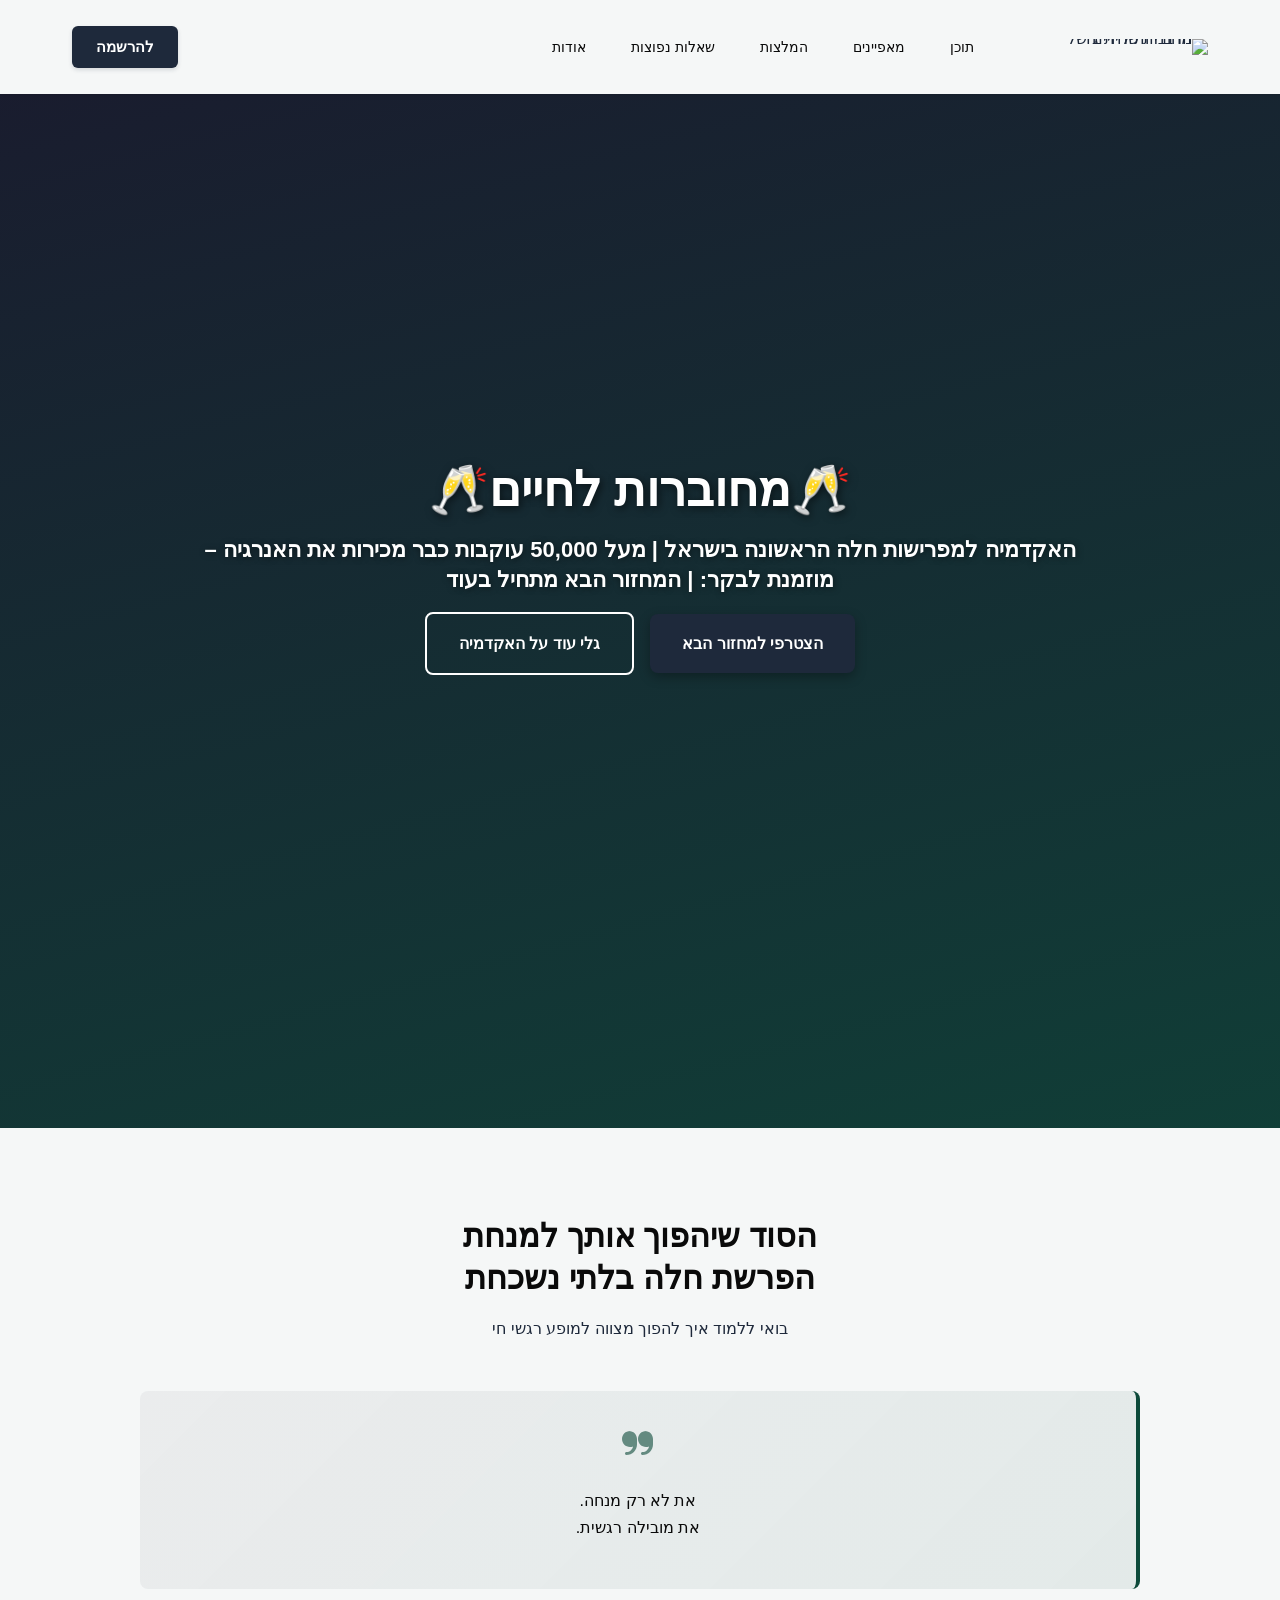
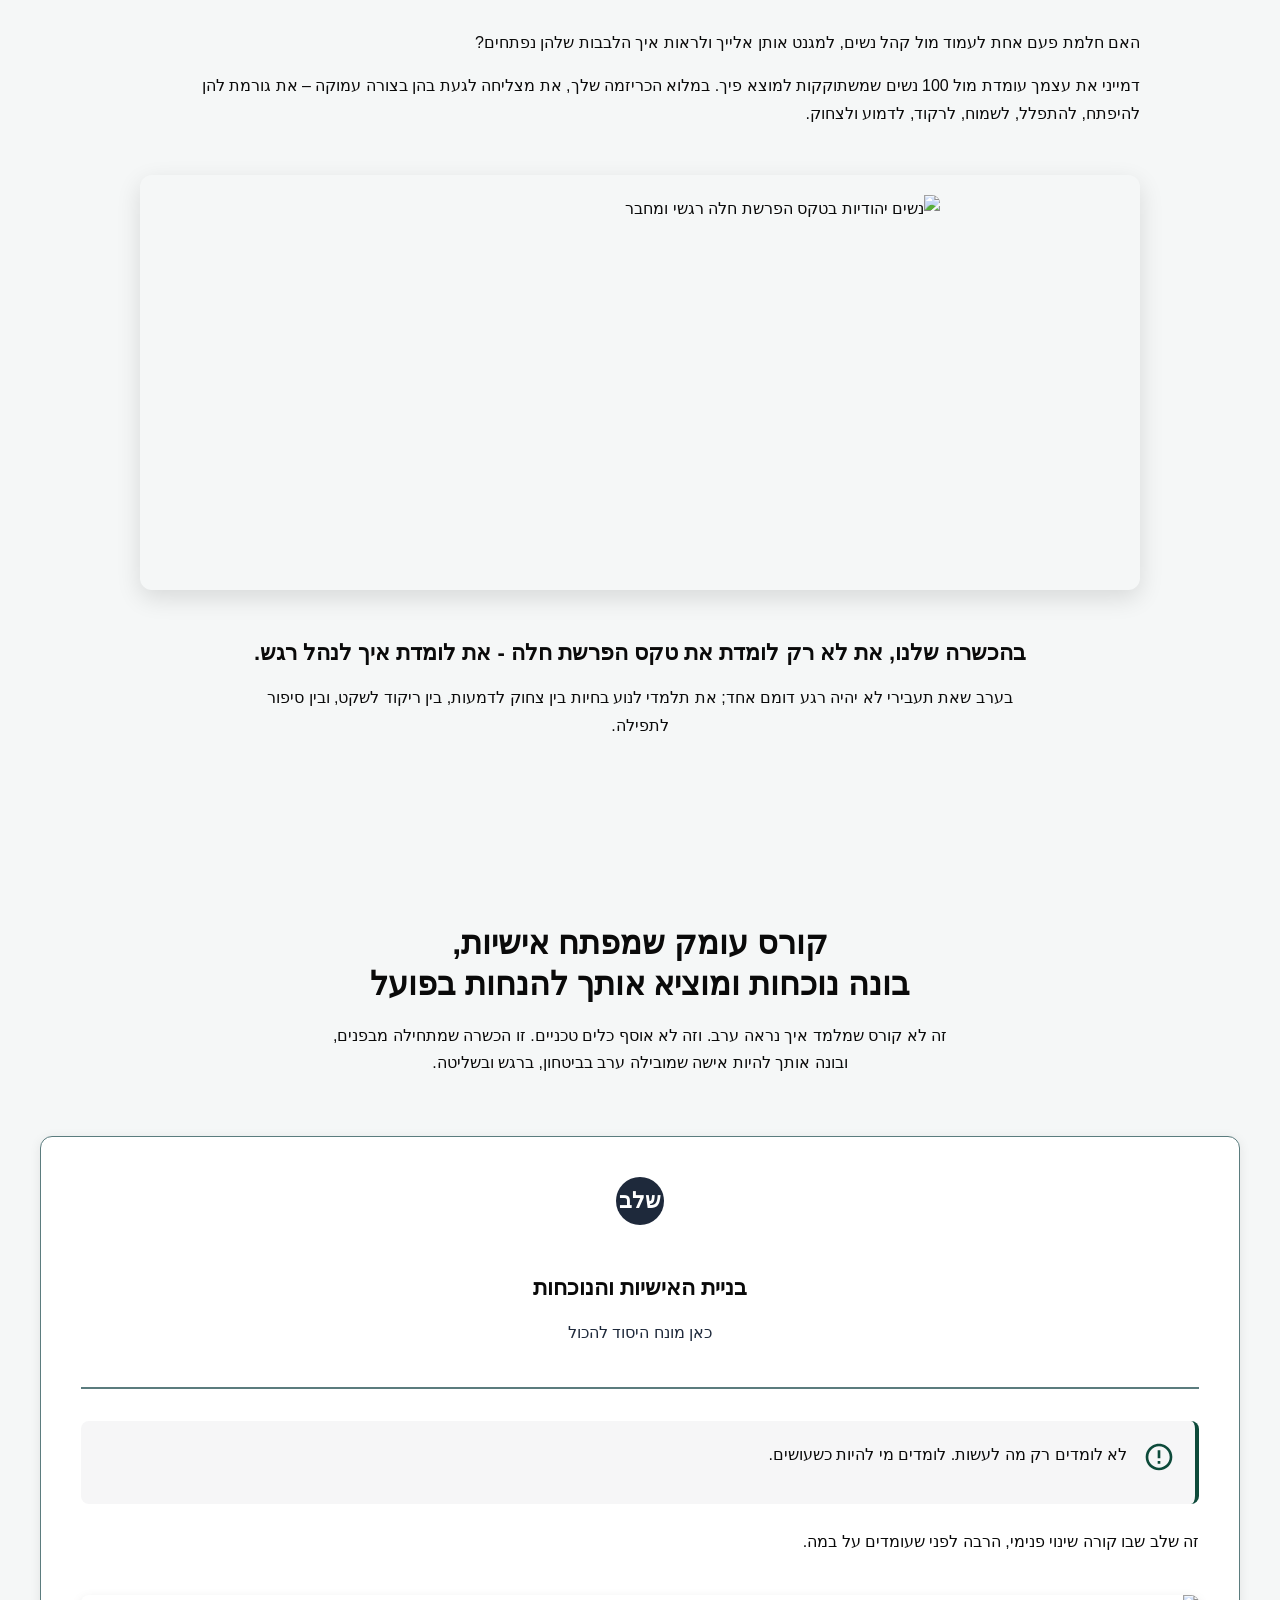
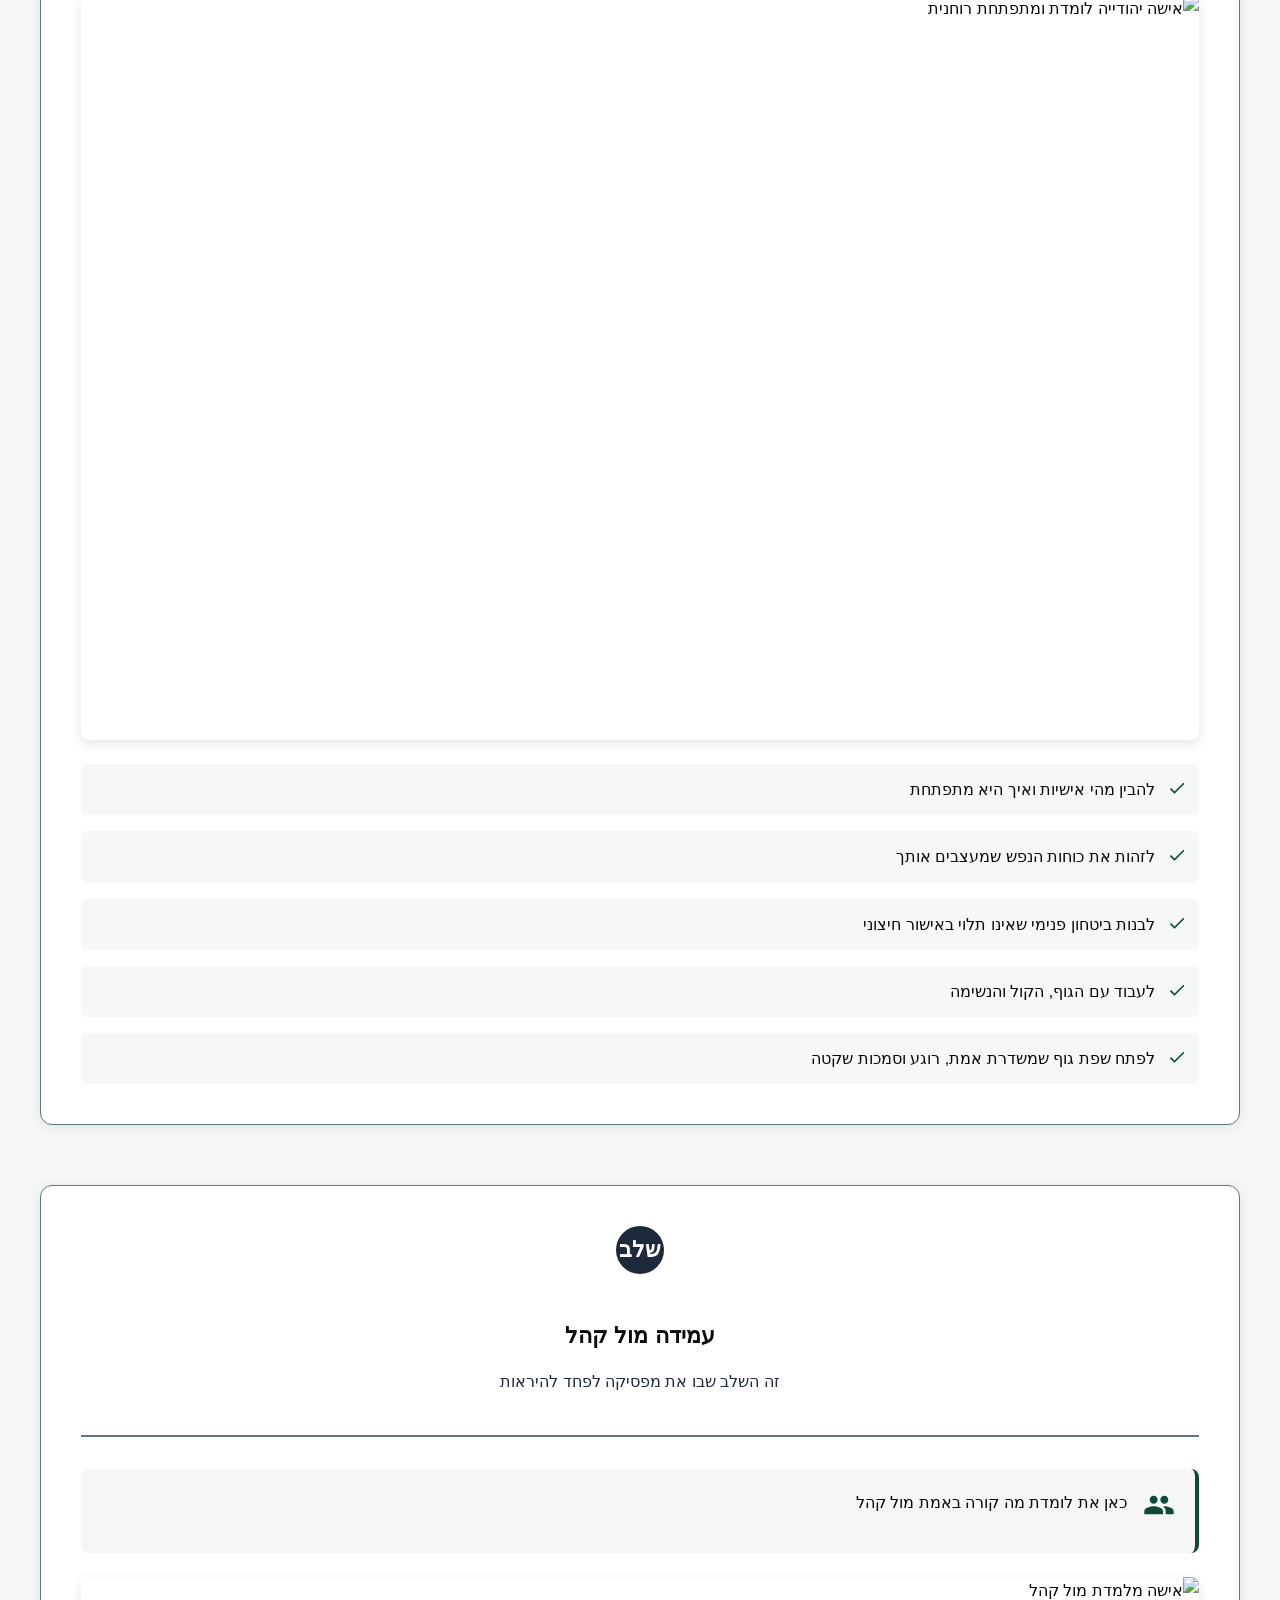
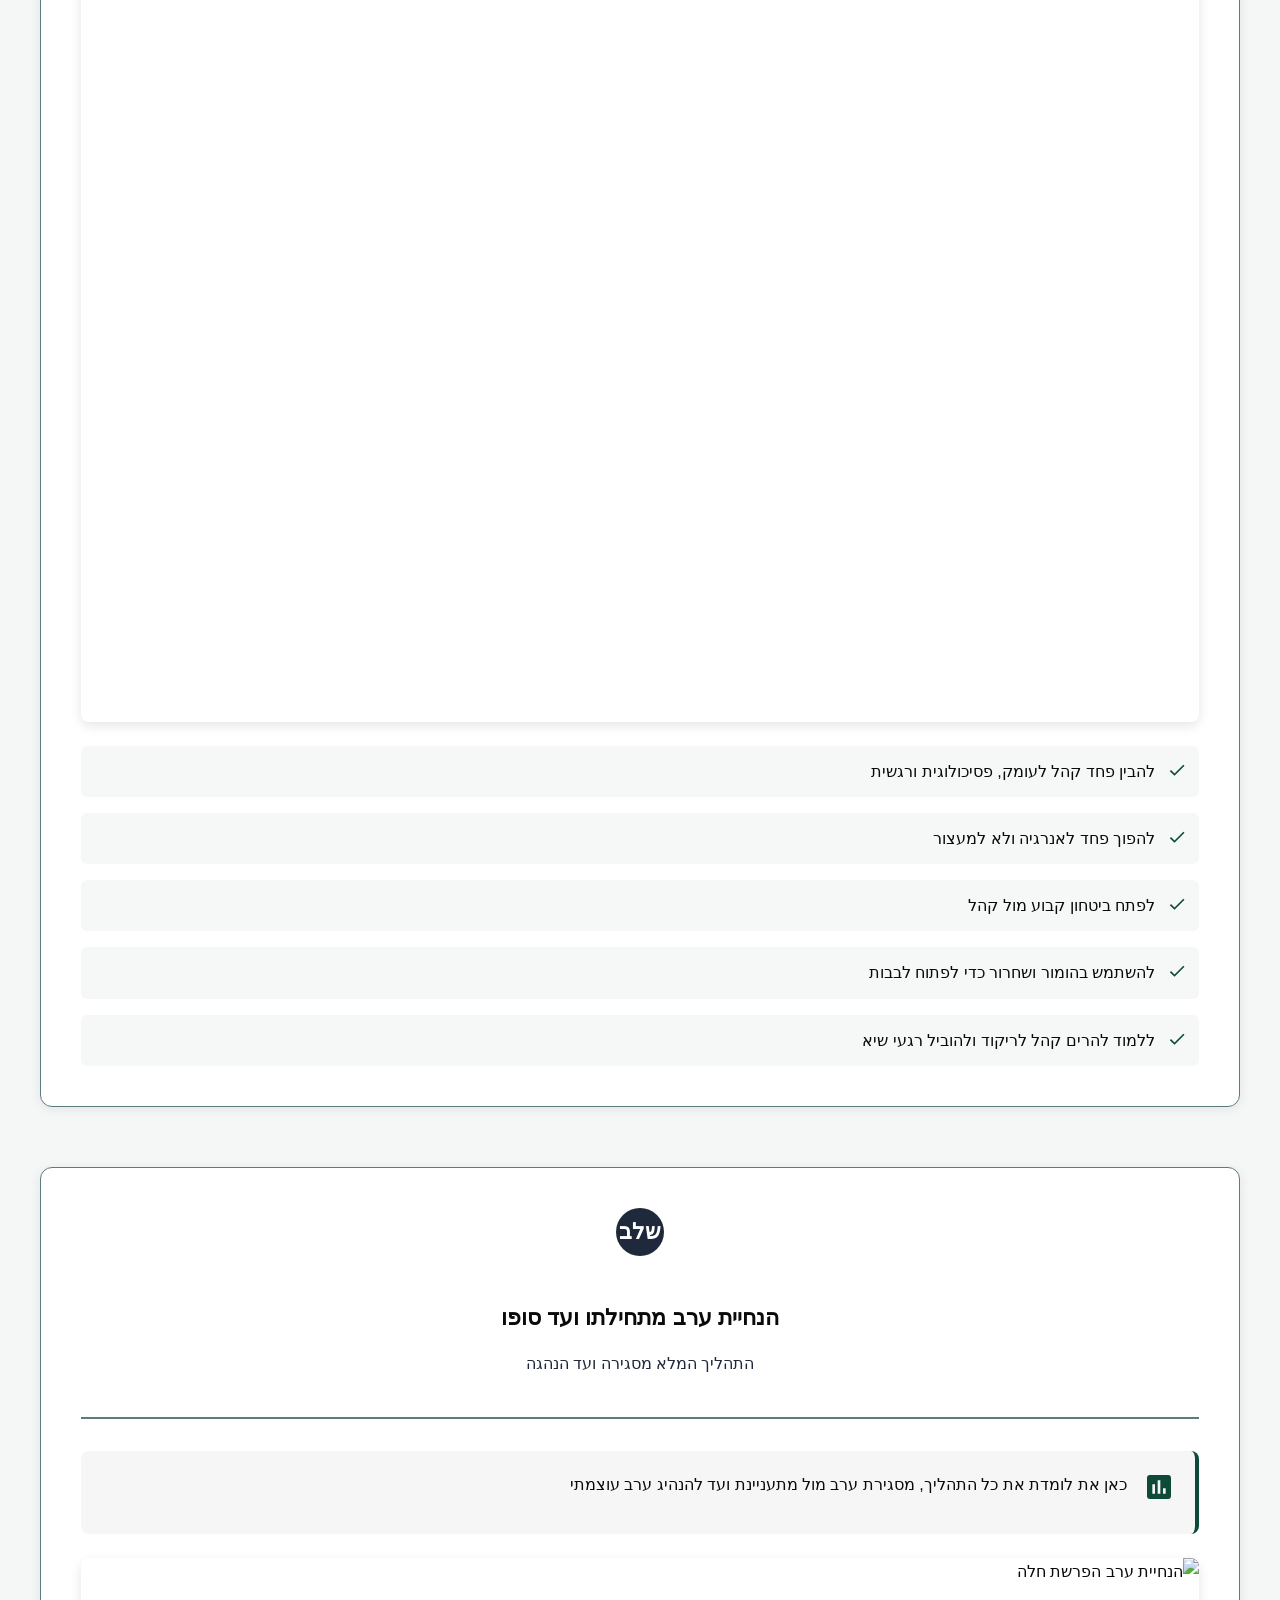
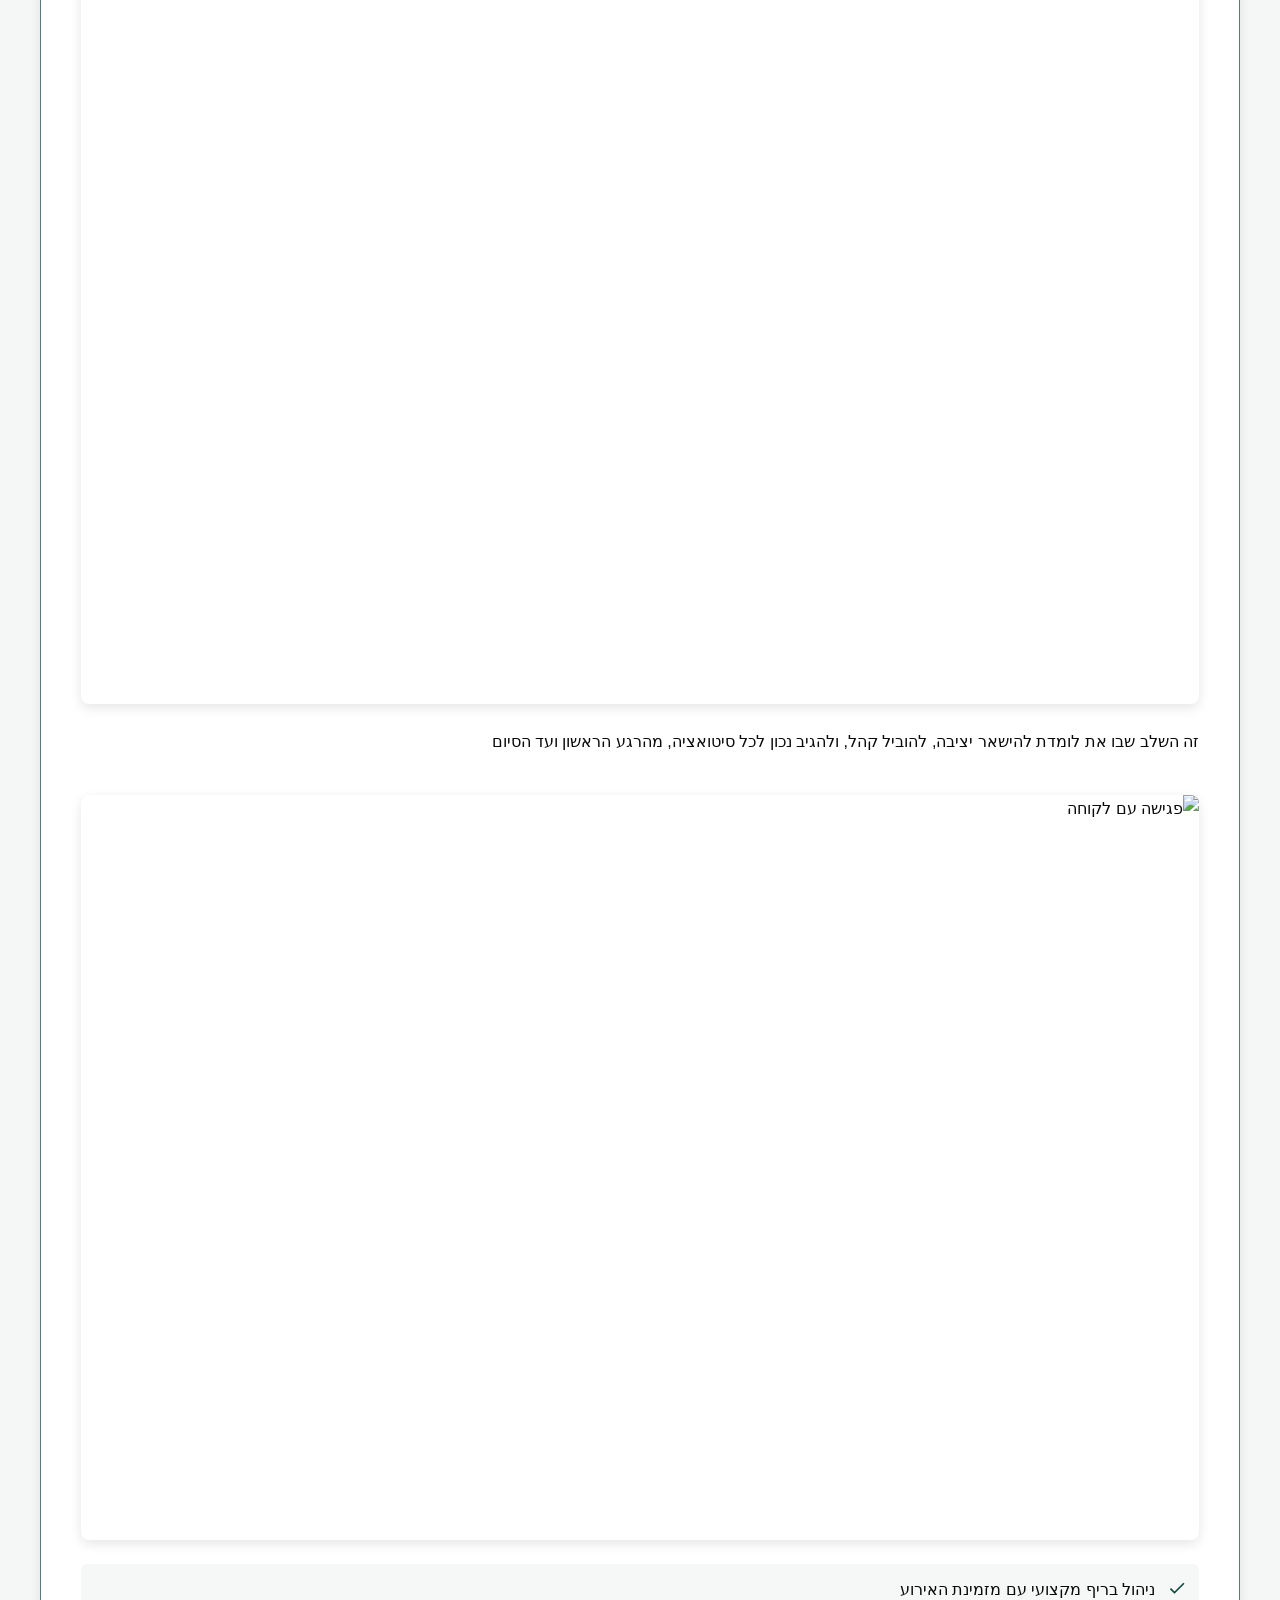
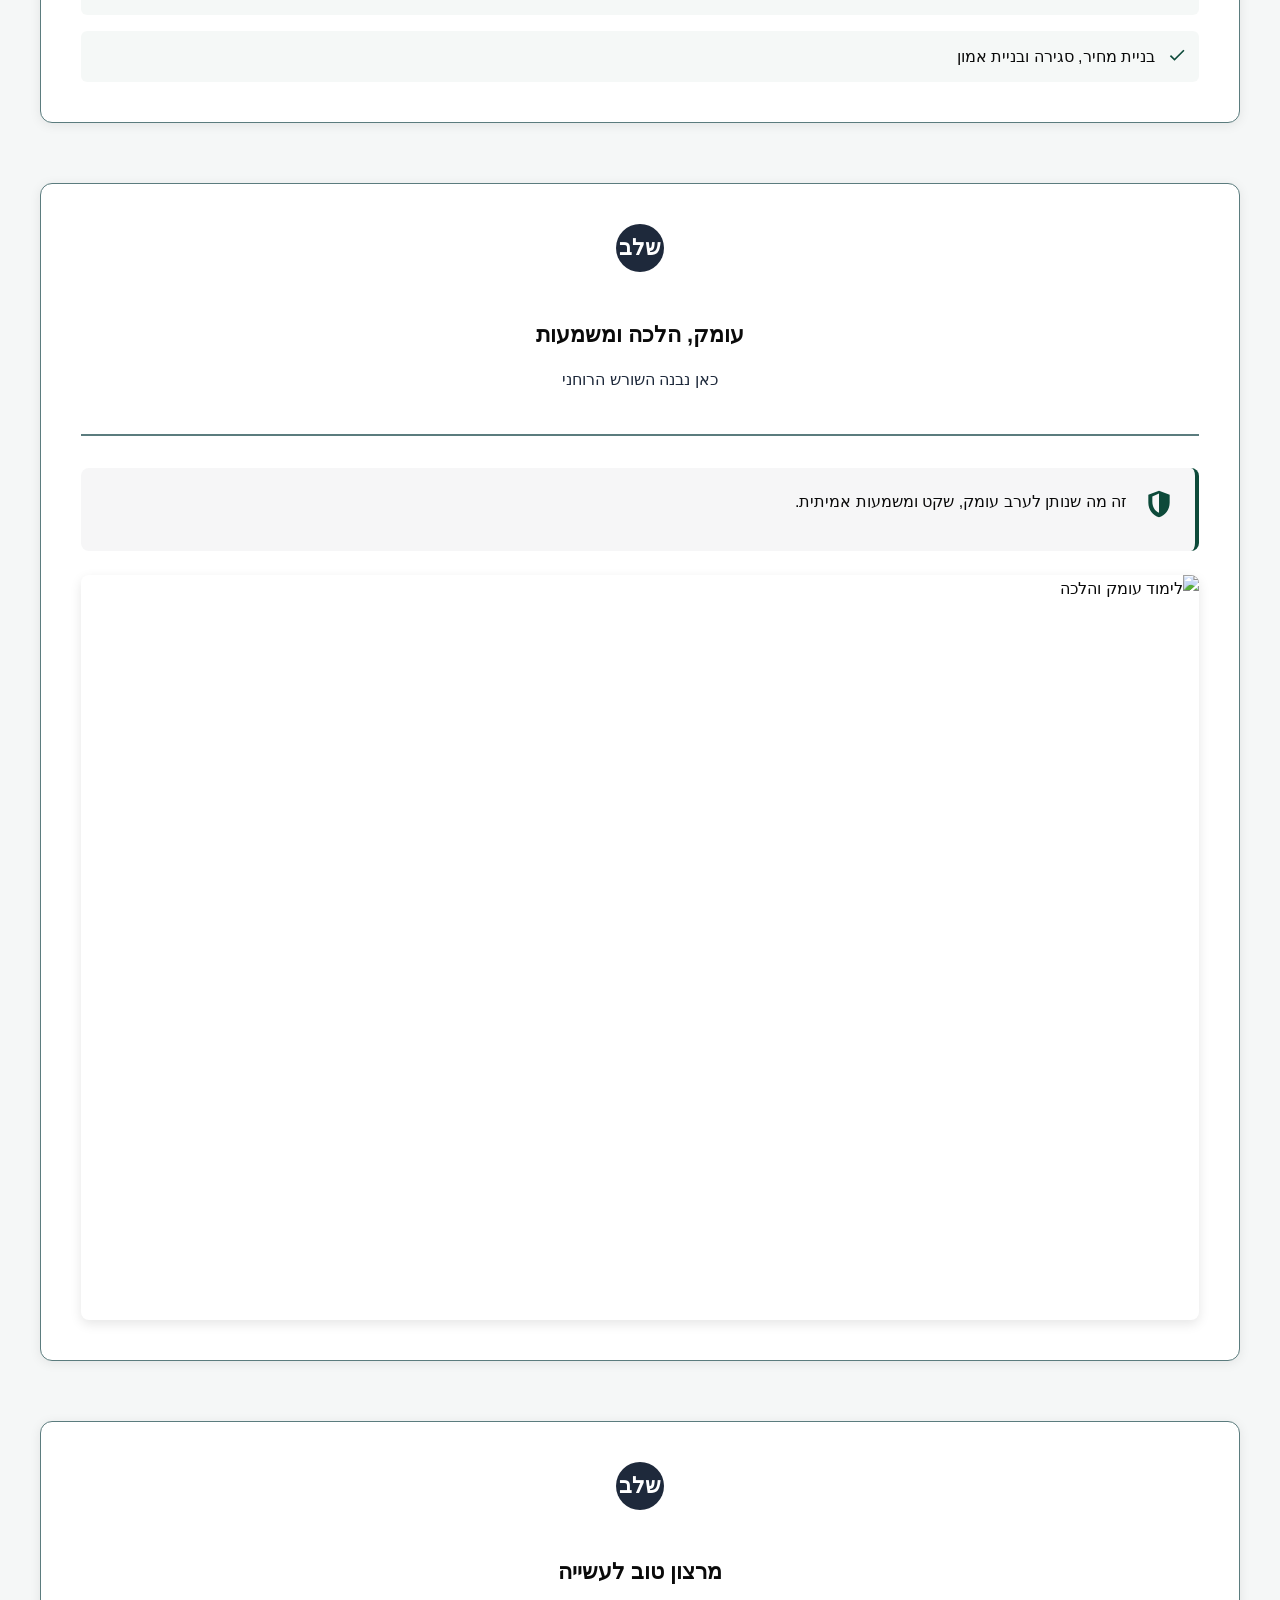
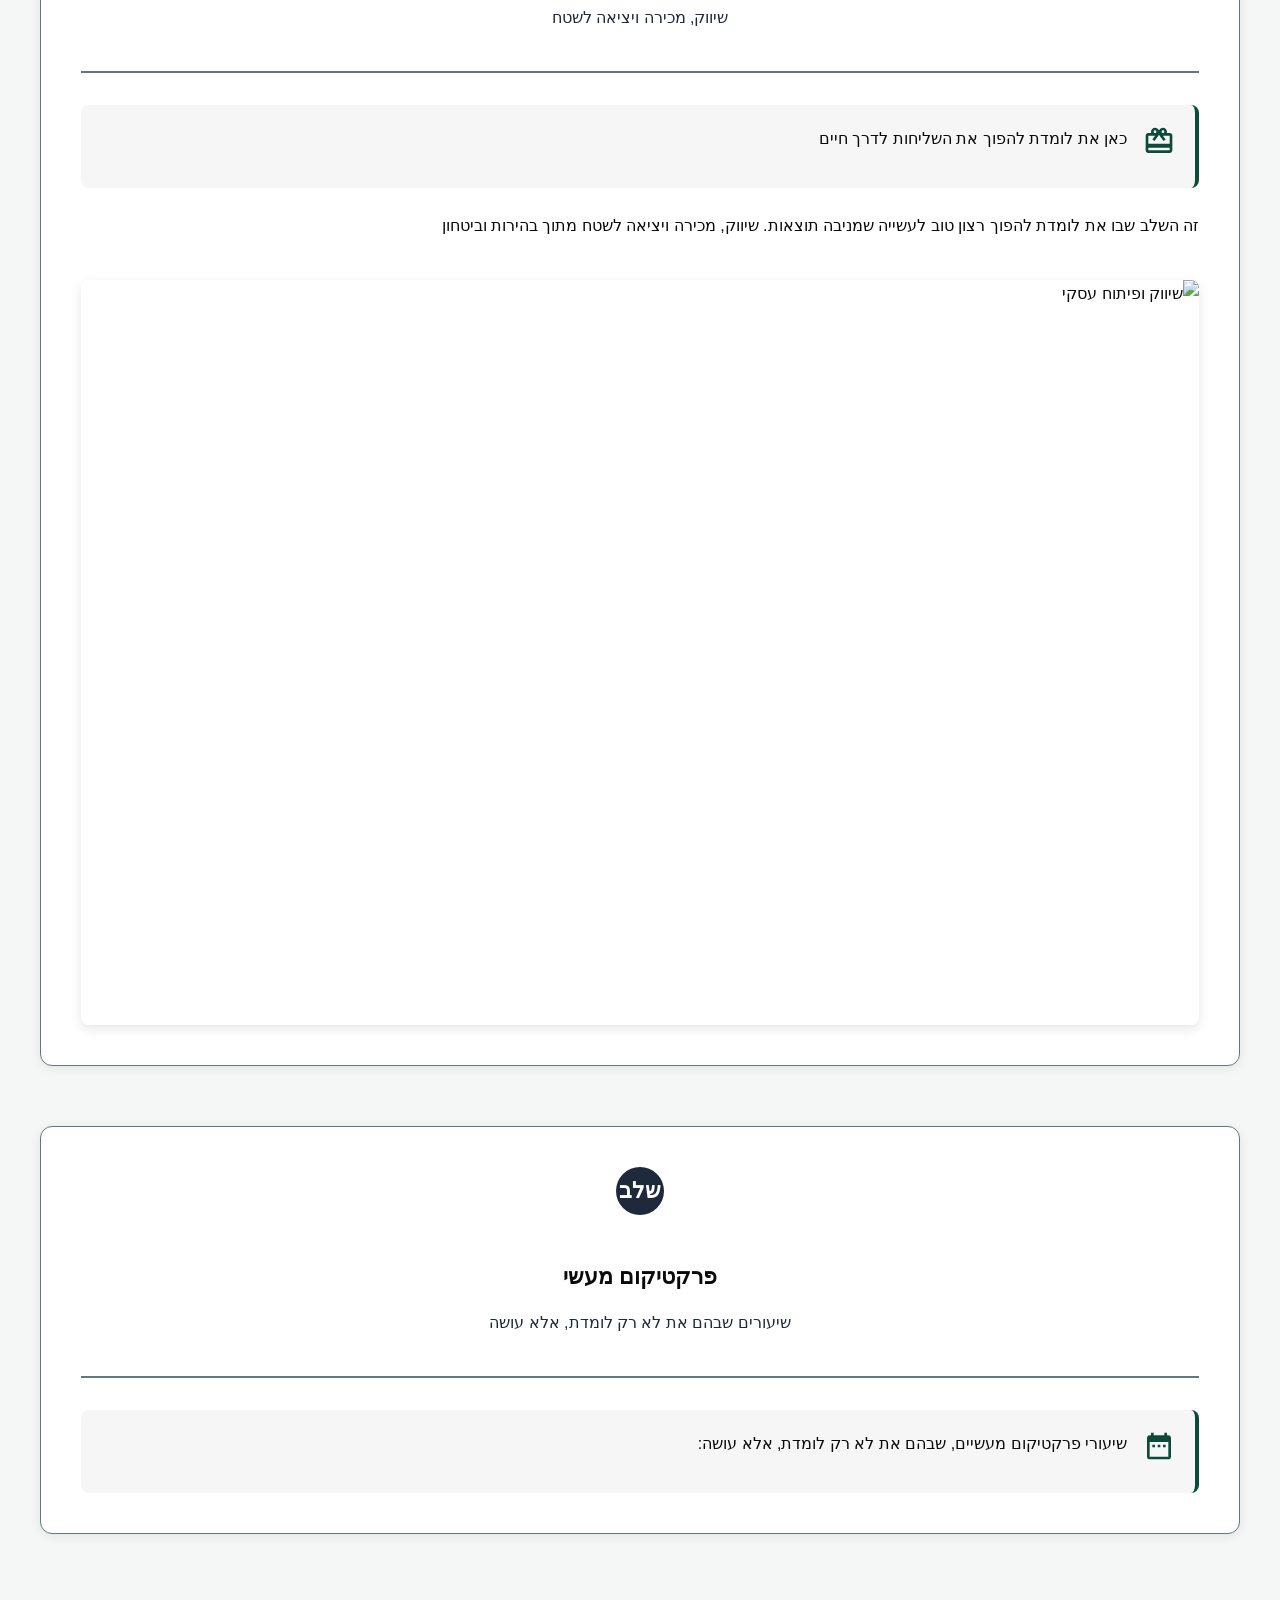
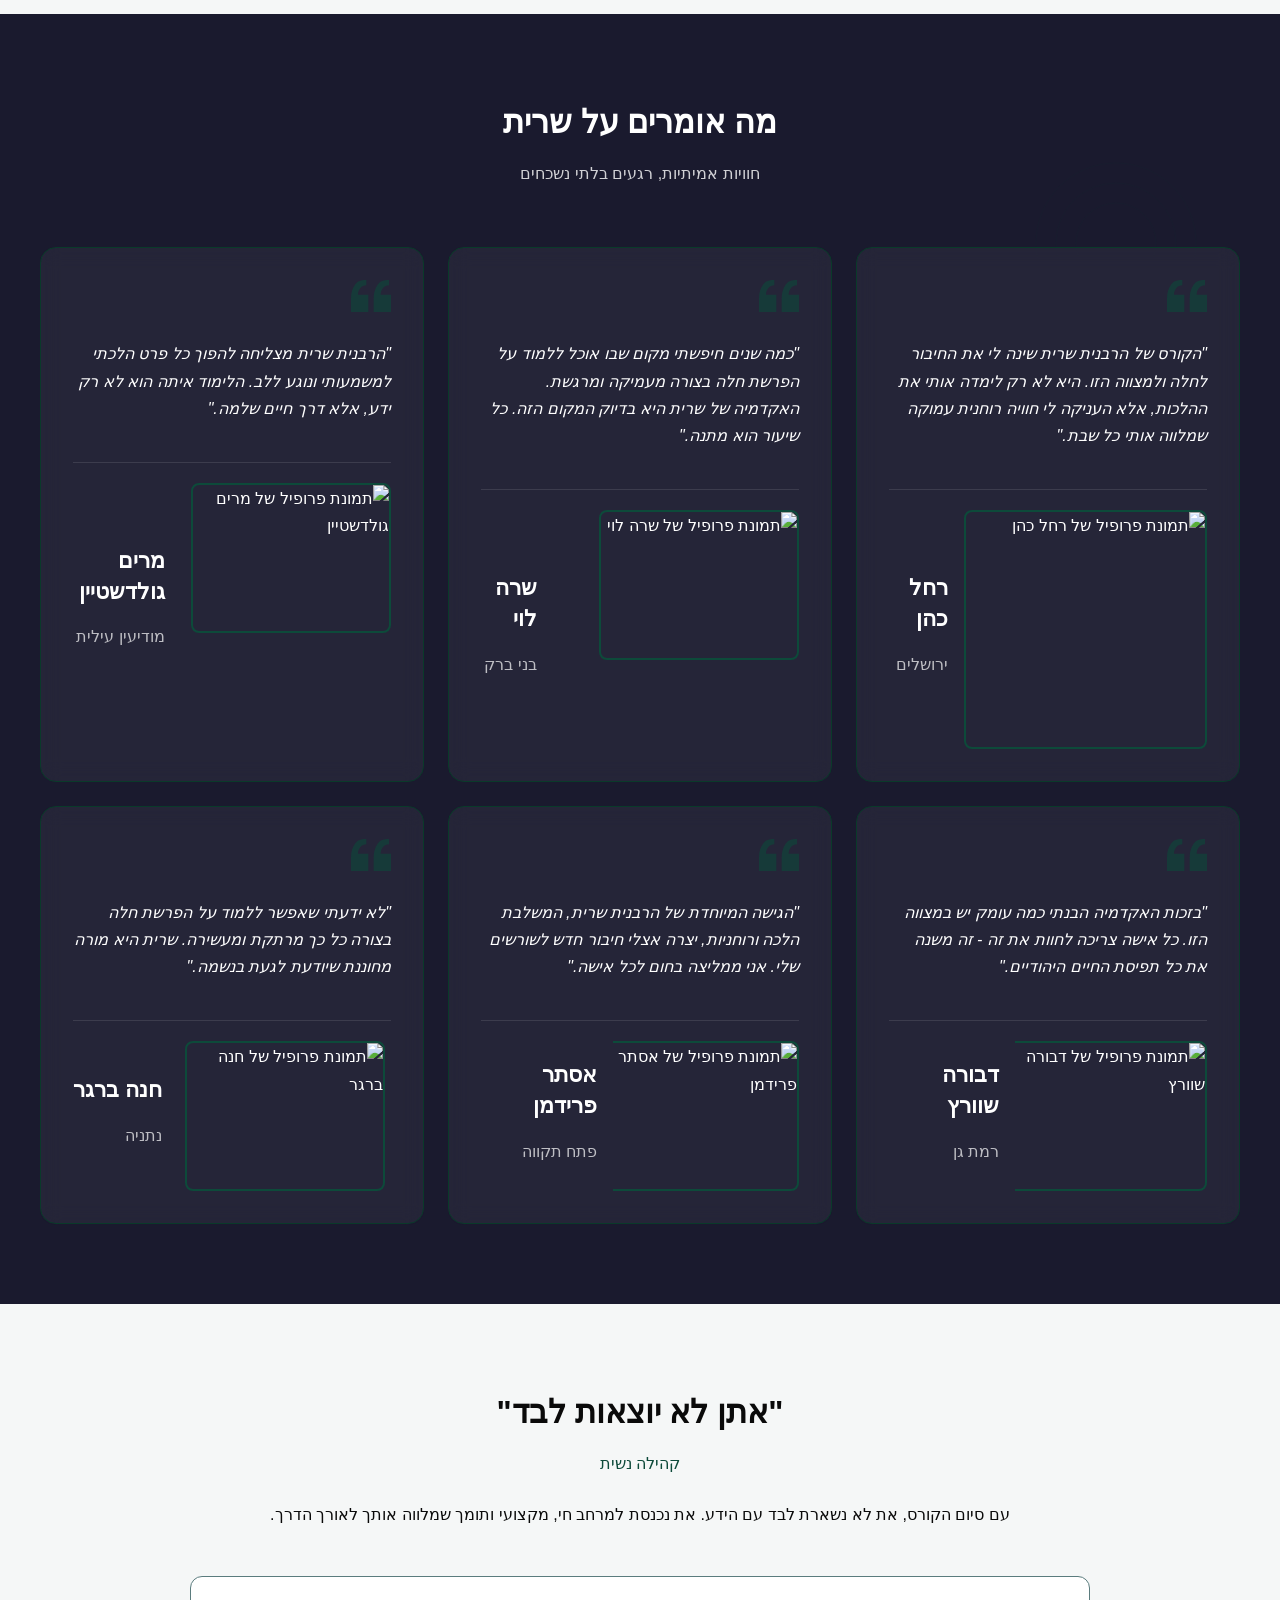
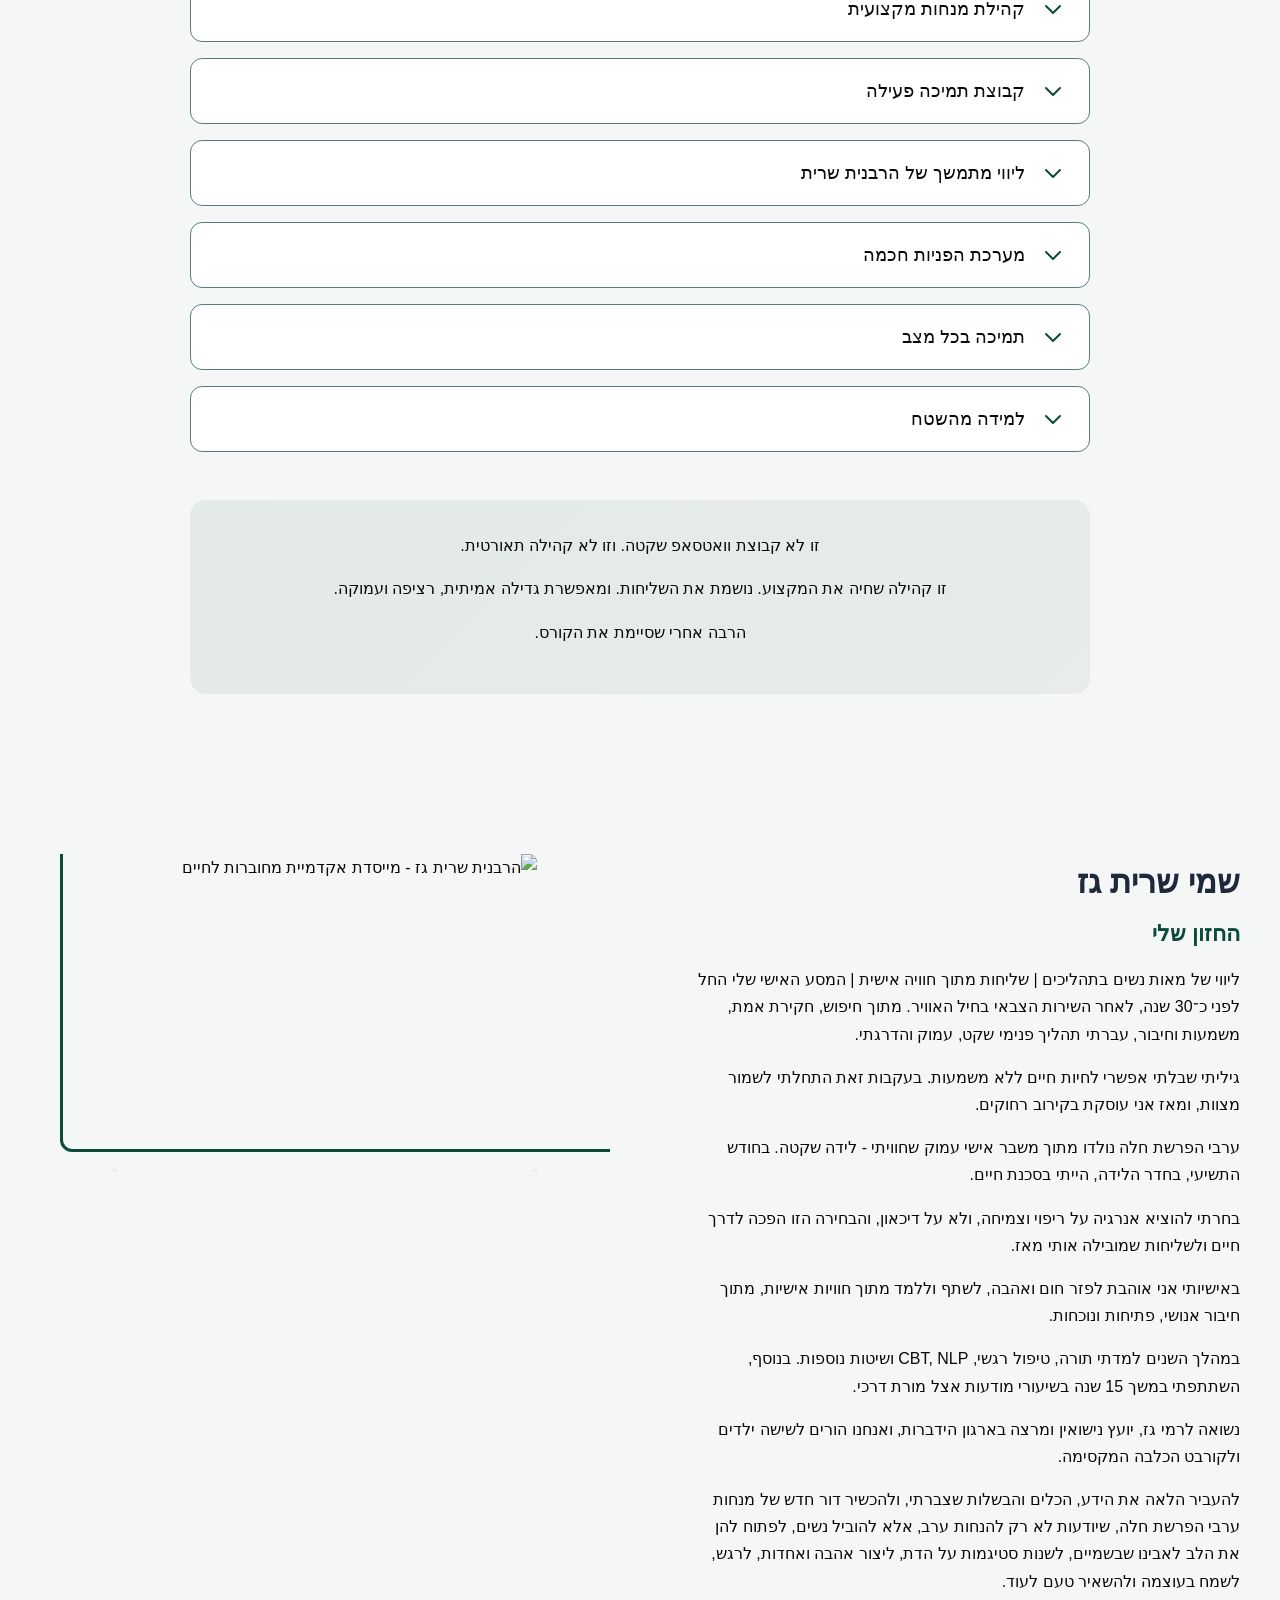
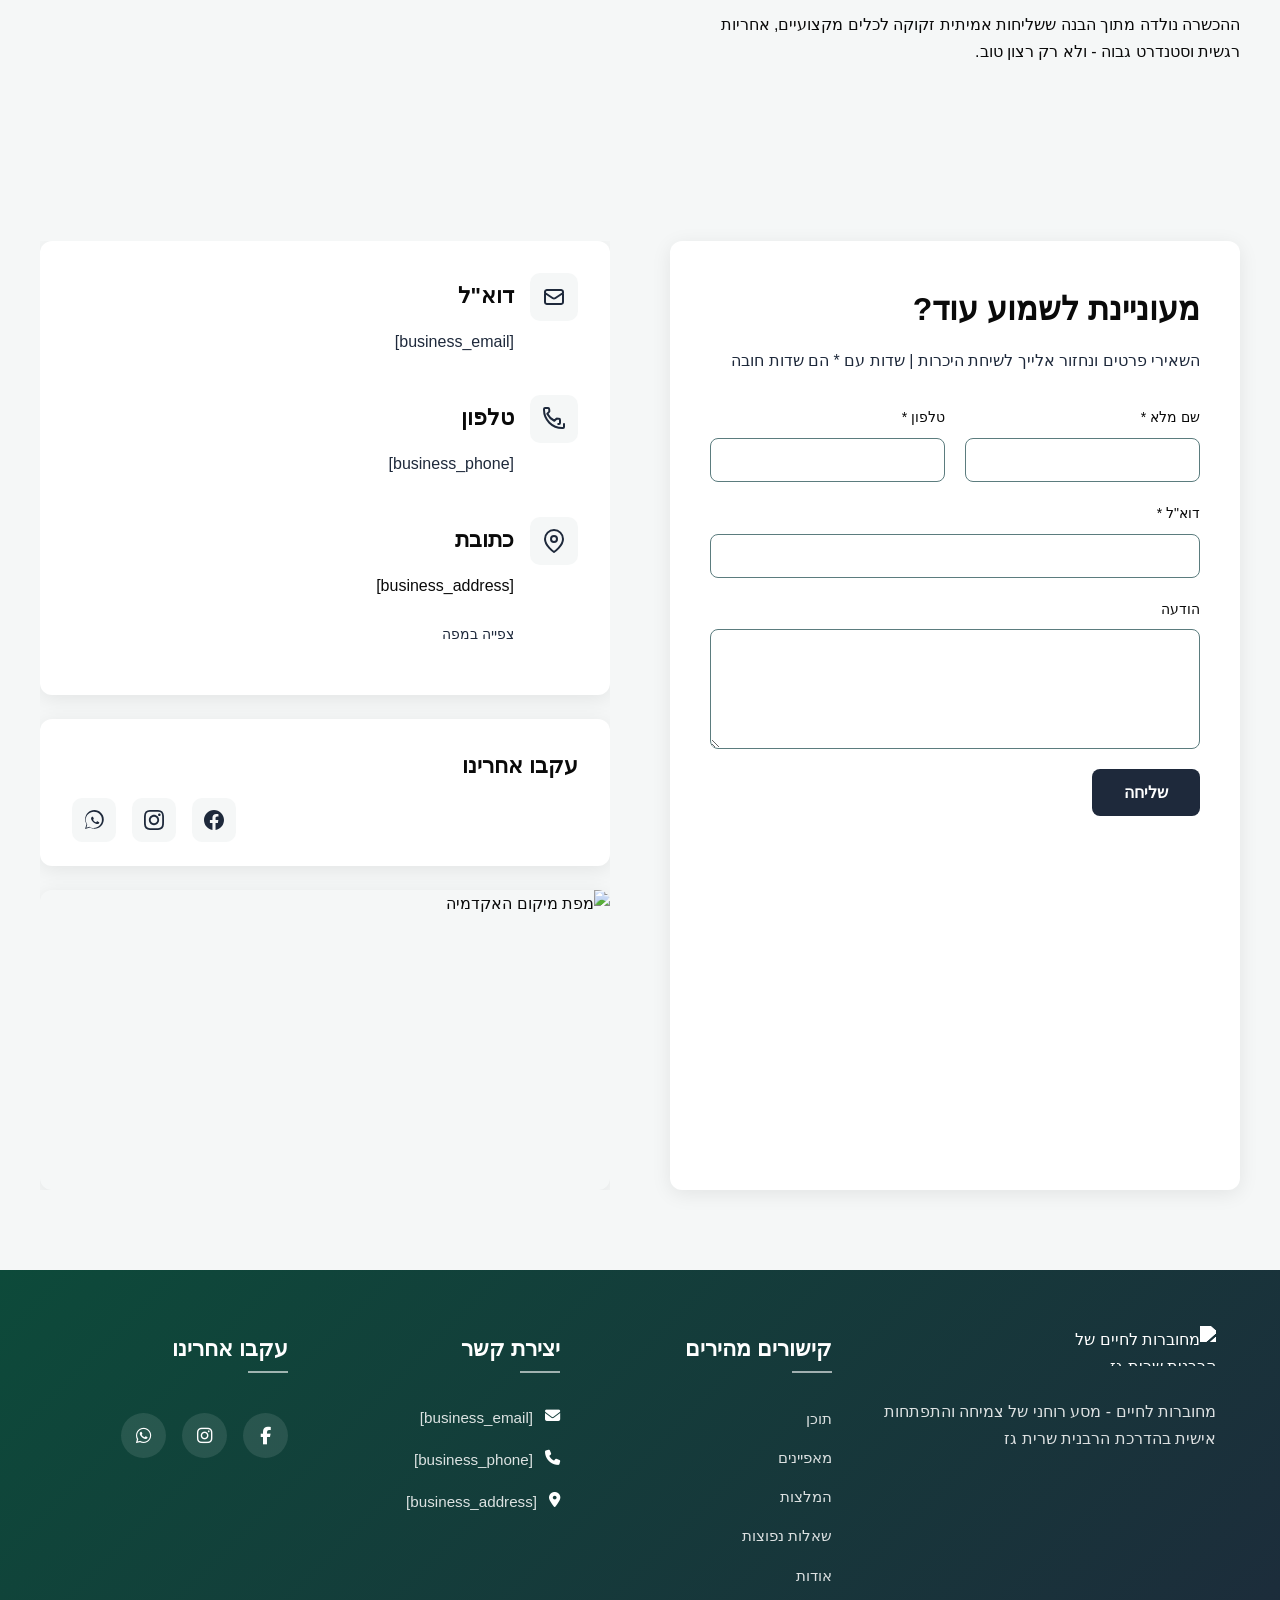
==== commit a83fbdcc: "Background sync: Progressive GitHub Sync" ====
--- a/index.html
+++ b/index.html
@@ -325,16 +325,16 @@
 
   <nav class="navbar" dir="rtl">
   <button class="mobile-toggle" id="mobileToggle" aria-label="תפריט">
-    <svg class="hamburger-icon" width="24" height="24" viewbox="0 0 24 24" fill="none">
+    <svg class="hamburger-icon" width="24" height="24" viewBox="0 0 24 24" fill="none">
       <path d="M3 12h18M3 6h18M3 18h18" stroke="currentColor" stroke-width="2" stroke-linecap="round"></path>
     </svg>
-    <svg class="close-icon" width="24" height="24" viewbox="0 0 24 24" fill="none" style="display: none;">
+    <svg class="close-icon" width="24" height="24" viewBox="0 0 24 24" fill="none" style="display: none;">
       <path d="M18 6L6 18M6 6l12 12" stroke="currentColor" stroke-width="2" stroke-linecap="round"></path>
     </svg>
   </button>
   
   <button class="phone-header-btn" aria-label="התקשר">
-    <svg width="20" height="20" viewbox="0 0 24 24" fill="currentColor">
+    <svg width="20" height="20" viewBox="0 0 24 24" fill="currentColor">
       <path d="M22 16.92v3a2 2 0 0 1-2.18 2 19.79 19.79 0 0 1-8.63-3.07 19.5 19.5 0 0 1-6-6 19.79 19.79 0 0 1-3.07-8.67A2 2 0 0 1 4.11 2h3a2 2 0 0 1 2 1.72 12.84 12.84 0 0 0 .7 2.81 2 2 0 0 1-.45 2.11L8.09 9.91a16 16 0 0 0 6 6l1.27-1.27a2 2 0 0 1 2.11-.45 12.84 12.84 0 0 0 2.81.7A2 2 0 0 1 22 16.92z"></path>
     </svg>
   </button>
@@ -806,7 +806,7 @@
       </div>
 
       <div class="home-content-highlight-box">
-        <svg data-no-icon-edit="true" aria-hidden="true" class="home-content-quote-icon" width="40" height="40" viewbox="0 0 40 40" fill="none" xmlns="http://www.w3.org/2000/svg">
+        <svg data-no-icon-edit="true" aria-hidden="true" class="home-content-quote-icon" width="40" height="40" viewBox="0 0 40 40" fill="none" xmlns="http://www.w3.org/2000/svg">
           <path d="M12 8C7.58172 8 4 11.5817 4 16C4 20.4183 7.58172 24 12 24C13.0609 24 14.0783 23.7951 15.0178 23.4214C14.3879 26.5114 11.8589 29 8.5 29C7.67157 29 7 29.6716 7 30.5C7 31.3284 7.67157 32 8.5 32C14.299 32 19 27.299 19 21.5V16C19 11.5817 15.4183 8 11 8H12ZM28 8C23.5817 8 20 11.5817 20 16C20 20.4183 23.5817 24 28 24C29.0609 24 30.0783 23.7951 31.0178 23.4214C30.3879 26.5114 27.8589 29 24.5 29C23.6716 29 23 29.6716 23 30.5C23 31.3284 23.6716 32 24.5 32C30.299 32 35 27.299 35 21.5V16C35 11.5817 31.4183 8 27 8H28Z" fill="currentColor"></path>
         </svg>
         <p class="home-content-highlight-text">את לא רק מנחה.<br>את מובילה רגשית.</p>
@@ -847,7 +847,7 @@
         </div>
         <div class="home-features-stage-content">
           <div class="home-features-stage-intro">
-            <svg data-element-type="icon" data-icon-type="svg" class="home-features-stage-icon" viewbox="0 0 24 24" fill="none" xmlns="http://www.w3.org/2000/svg">
+            <svg data-element-type="icon" data-icon-type="svg" class="home-features-stage-icon" viewBox="0 0 24 24" fill="none" xmlns="http://www.w3.org/2000/svg">
               <path d="M12 2C6.48 2 2 6.48 2 12s4.48 10 10 10 10-4.48 10-10S17.52 2 12 2zm0 18c-4.41 0-8-3.59-8-8s3.59-8 8-8 8 3.59 8 8-3.59 8-8 8zm-1-13h2v6h-2zm0 8h2v2h-2z" fill="currentColor"></path>
             </svg>
             <p class="home-features-stage-description">לא לומדים רק מה לעשות. לומדים מי להיות כשעושים.</p>
@@ -856,31 +856,31 @@
           <img data-placeholder="home-features-image-1" data-context="Jewish woman learning and growing spiritually, studying Torah or Jewish texts in a warm, inviting setting with soft natural light, representing personal development and spiritual connection in religious education" width="600" height="400" src="" alt="אישה יהודייה לומדת ומתפתחת רוחנית" class="home-features-stage-image">
           <ul class="home-features-list">
             <li class="home-features-list-item">
-              <svg data-element-type="icon" data-icon-type="svg" class="home-features-list-icon" viewbox="0 0 24 24" fill="none" xmlns="http://www.w3.org/2000/svg">
+              <svg data-element-type="icon" data-icon-type="svg" class="home-features-list-icon" viewBox="0 0 24 24" fill="none" xmlns="http://www.w3.org/2000/svg">
                 <path d="M9 16.17L4.83 12l-1.42 1.41L9 19 21 7l-1.41-1.41L9 16.17z" fill="currentColor"></path>
               </svg>
               <span>להבין מהי אישיות ואיך היא מתפתחת</span>
             </li>
             <li class="home-features-list-item">
-              <svg data-element-type="icon" data-icon-type="svg" class="home-features-list-icon" viewbox="0 0 24 24" fill="none" xmlns="http://www.w3.org/2000/svg">
+              <svg data-element-type="icon" data-icon-type="svg" class="home-features-list-icon" viewBox="0 0 24 24" fill="none" xmlns="http://www.w3.org/2000/svg">
                 <path d="M9 16.17L4.83 12l-1.42 1.41L9 19 21 7l-1.41-1.41L9 16.17z" fill="currentColor"></path>
               </svg>
               <span>לזהות את כוחות הנפש שמעצבים אותך</span>
             </li>
             <li class="home-features-list-item">
-              <svg data-element-type="icon" data-icon-type="svg" class="home-features-list-icon" viewbox="0 0 24 24" fill="none" xmlns="http://www.w3.org/2000/svg">
+              <svg data-element-type="icon" data-icon-type="svg" class="home-features-list-icon" viewBox="0 0 24 24" fill="none" xmlns="http://www.w3.org/2000/svg">
                 <path d="M9 16.17L4.83 12l-1.42 1.41L9 19 21 7l-1.41-1.41L9 16.17z" fill="currentColor"></path>
               </svg>
               <span>לבנות ביטחון פנימי שאינו תלוי באישור חיצוני</span>
             </li>
             <li class="home-features-list-item">
-              <svg data-element-type="icon" data-icon-type="svg" class="home-features-list-icon" viewbox="0 0 24 24" fill="none" xmlns="http://www.w3.org/2000/svg">
+              <svg data-element-type="icon" data-icon-type="svg" class="home-features-list-icon" viewBox="0 0 24 24" fill="none" xmlns="http://www.w3.org/2000/svg">
                 <path d="M9 16.17L4.83 12l-1.42 1.41L9 19 21 7l-1.41-1.41L9 16.17z" fill="currentColor"></path>
               </svg>
               <span>לעבוד עם הגוף, הקול והנשימה</span>
             </li>
             <li class="home-features-list-item">
-              <svg data-element-type="icon" data-icon-type="svg" class="home-features-list-icon" viewbox="0 0 24 24" fill="none" xmlns="http://www.w3.org/2000/svg">
+              <svg data-element-type="icon" data-icon-type="svg" class="home-features-list-icon" viewBox="0 0 24 24" fill="none" xmlns="http://www.w3.org/2000/svg">
                 <path d="M9 16.17L4.83 12l-1.42 1.41L9 19 21 7l-1.41-1.41L9 16.17z" fill="currentColor"></path>
               </svg>
               <span>לפתח שפת גוף שמשדרת אמת, רוגע וסמכות שקטה</span>
@@ -897,7 +897,7 @@
         </div>
         <div class="home-features-stage-content">
           <div class="home-features-stage-intro">
-            <svg data-element-type="icon" data-icon-type="svg" class="home-features-stage-icon" viewbox="0 0 24 24" fill="none" xmlns="http://www.w3.org/2000/svg">
+            <svg data-element-type="icon" data-icon-type="svg" class="home-features-stage-icon" viewBox="0 0 24 24" fill="none" xmlns="http://www.w3.org/2000/svg">
               <path d="M16 11c1.66 0 2.99-1.34 2.99-3S17.66 5 16 5s-3 1.34-3 3 1.34 3 3 3zm-8 0c1.66 0 2.99-1.34 2.99-3S9.66 5 8 5 5 6.34 5 8s1.34 3 3 3zm0 2c-2.33 0-7 1.17-7 3.5V19h14v-2.5c0-2.33-4.67-3.5-7-3.5zm8 0c-.29 0-.62.02-.97.05 1.16.84 1.97 1.97 1.97 3.45V19h6v-2.5c0-2.33-4.67-3.5-7-3.5z" fill="currentColor"></path>
             </svg>
             <p class="home-features-stage-description">כאן את לומדת מה קורה באמת מול קהל</p>
@@ -905,31 +905,31 @@
           <img data-placeholder="home-features-image-2" data-context="Confident Jewish woman teaching or presenting to a group of women in a warm, supportive educational setting, representing public speaking and leadership in Jewish education" width="600" height="400" src="" alt="אישה מלמדת מול קהל" class="home-features-stage-image">
           <ul class="home-features-list">
             <li class="home-features-list-item">
-              <svg data-element-type="icon" data-icon-type="svg" class="home-features-list-icon" viewbox="0 0 24 24" fill="none" xmlns="http://www.w3.org/2000/svg">
+              <svg data-element-type="icon" data-icon-type="svg" class="home-features-list-icon" viewBox="0 0 24 24" fill="none" xmlns="http://www.w3.org/2000/svg">
                 <path d="M9 16.17L4.83 12l-1.42 1.41L9 19 21 7l-1.41-1.41L9 16.17z" fill="currentColor"></path>
               </svg>
               <span>להבין פחד קהל לעומק, פסיכולוגית ורגשית</span>
             </li>
             <li class="home-features-list-item">
-              <svg data-element-type="icon" data-icon-type="svg" class="home-features-list-icon" viewbox="0 0 24 24" fill="none" xmlns="http://www.w3.org/2000/svg">
+              <svg data-element-type="icon" data-icon-type="svg" class="home-features-list-icon" viewBox="0 0 24 24" fill="none" xmlns="http://www.w3.org/2000/svg">
                 <path d="M9 16.17L4.83 12l-1.42 1.41L9 19 21 7l-1.41-1.41L9 16.17z" fill="currentColor"></path>
               </svg>
               <span>להפוך פחד לאנרגיה ולא למעצור</span>
             </li>
             <li class="home-features-list-item">
-              <svg data-element-type="icon" data-icon-type="svg" class="home-features-list-icon" viewbox="0 0 24 24" fill="none" xmlns="http://www.w3.org/2000/svg">
+              <svg data-element-type="icon" data-icon-type="svg" class="home-features-list-icon" viewBox="0 0 24 24" fill="none" xmlns="http://www.w3.org/2000/svg">
                 <path d="M9 16.17L4.83 12l-1.42 1.41L9 19 21 7l-1.41-1.41L9 16.17z" fill="currentColor"></path>
               </svg>
               <span>לפתח ביטחון קבוע מול קהל</span>
             </li>
             <li class="home-features-list-item">
-              <svg data-element-type="icon" data-icon-type="svg" class="home-features-list-icon" viewbox="0 0 24 24" fill="none" xmlns="http://www.w3.org/2000/svg">
+              <svg data-element-type="icon" data-icon-type="svg" class="home-features-list-icon" viewBox="0 0 24 24" fill="none" xmlns="http://www.w3.org/2000/svg">
                 <path d="M9 16.17L4.83 12l-1.42 1.41L9 19 21 7l-1.41-1.41L9 16.17z" fill="currentColor"></path>
               </svg>
               <span>להשתמש בהומור ושחרור כדי לפתוח לבבות</span>
             </li>
             <li class="home-features-list-item">
-              <svg data-element-type="icon" data-icon-type="svg" class="home-features-list-icon" viewbox="0 0 24 24" fill="none" xmlns="http://www.w3.org/2000/svg">
+              <svg data-element-type="icon" data-icon-type="svg" class="home-features-list-icon" viewBox="0 0 24 24" fill="none" xmlns="http://www.w3.org/2000/svg">
                 <path d="M9 16.17L4.83 12l-1.42 1.41L9 19 21 7l-1.41-1.41L9 16.17z" fill="currentColor"></path>
               </svg>
               <span>ללמוד להרים קהל לריקוד ולהוביל רגעי שיא</span>
@@ -946,7 +946,7 @@
         </div>
         <div class="home-features-stage-content">
           <div class="home-features-stage-intro">
-            <svg data-element-type="icon" data-icon-type="svg" class="home-features-stage-icon" viewbox="0 0 24 24" fill="none" xmlns="http://www.w3.org/2000/svg">
+            <svg data-element-type="icon" data-icon-type="svg" class="home-features-stage-icon" viewBox="0 0 24 24" fill="none" xmlns="http://www.w3.org/2000/svg">
               <path d="M19 3H5c-1.1 0-2 .9-2 2v14c0 1.1.9 2 2 2h14c1.1 0 2-.9 2-2V5c0-1.1-.9-2-2-2zM9 17H7v-7h2v7zm4 0h-2V7h2v10zm4 0h-2v-4h2v4z" fill="currentColor"></path>
             </svg>
             <p class="home-features-stage-description">כאן את לומדת את כל התהליך, מסגירת ערב מול מתעניינת ועד להנהיג ערב עוצמתי</p>
@@ -956,13 +956,13 @@
           <img data-placeholder="home-features-image-4" data-context="Professional Jewish woman in consultation with a client, discussing event details, representing business aspects of running a spiritual education business" width="600" height="400" src="" alt="פגישה עם לקוחה" class="home-features-stage-image">
           <ul class="home-features-list">
             <li class="home-features-list-item">
-              <svg data-element-type="icon" data-icon-type="svg" class="home-features-list-icon" viewbox="0 0 24 24" fill="none" xmlns="http://www.w3.org/2000/svg">
+              <svg data-element-type="icon" data-icon-type="svg" class="home-features-list-icon" viewBox="0 0 24 24" fill="none" xmlns="http://www.w3.org/2000/svg">
                 <path d="M9 16.17L4.83 12l-1.42 1.41L9 19 21 7l-1.41-1.41L9 16.17z" fill="currentColor"></path>
               </svg>
               <span>ניהול בריף מקצועי עם מזמינת האירוע</span>
             </li>
             <li class="home-features-list-item">
-              <svg data-element-type="icon" data-icon-type="svg" class="home-features-list-icon" viewbox="0 0 24 24" fill="none" xmlns="http://www.w3.org/2000/svg">
+              <svg data-element-type="icon" data-icon-type="svg" class="home-features-list-icon" viewBox="0 0 24 24" fill="none" xmlns="http://www.w3.org/2000/svg">
                 <path d="M9 16.17L4.83 12l-1.42 1.41L9 19 21 7l-1.41-1.41L9 16.17z" fill="currentColor"></path>
               </svg>
               <span>בניית מחיר, סגירה ובניית אמון</span>
@@ -979,7 +979,7 @@
         </div>
         <div class="home-features-stage-content">
           <div class="home-features-stage-intro">
-            <svg data-element-type="icon" data-icon-type="svg" class="home-features-stage-icon" viewbox="0 0 24 24" fill="none" xmlns="http://www.w3.org/2000/svg">
+            <svg data-element-type="icon" data-icon-type="svg" class="home-features-stage-icon" viewBox="0 0 24 24" fill="none" xmlns="http://www.w3.org/2000/svg">
               <path d="M12 2L4 5v6.09c0 5.05 3.41 9.76 8 10.91 4.59-1.15 8-5.86 8-10.91V5l-8-3zm0 16.5c-3.03-1.13-5-4.47-5-8.41V6.3l5-2.19v14.39z" fill="currentColor"></path>
             </svg>
             <p class="home-features-stage-description">זה מה שנותן לערב עומק, שקט ומשמעות אמיתית.</p>
@@ -996,7 +996,7 @@
         </div>
         <div class="home-features-stage-content">
           <div class="home-features-stage-intro">
-            <svg data-element-type="icon" data-icon-type="svg" class="home-features-stage-icon" viewbox="0 0 24 24" fill="none" xmlns="http://www.w3.org/2000/svg">
+            <svg data-element-type="icon" data-icon-type="svg" class="home-features-stage-icon" viewBox="0 0 24 24" fill="none" xmlns="http://www.w3.org/2000/svg">
               <path d="M20 6h-2.18c.11-.31.18-.65.18-1 0-1.66-1.34-3-3-3-1.05 0-1.96.54-2.5 1.35l-.5.67-.5-.68C10.96 2.54 10.05 2 9 2 7.34 2 6 3.34 6 5c0 .35.07.69.18 1H4c-1.11 0-1.99.89-1.99 2L2 19c0 1.11.89 2 2 2h16c1.11 0 2-.89 2-2V8c0-1.11-.89-2-2-2zm-5-2c.55 0 1 .45 1 1s-.45 1-1 1-1-.45-1-1 .45-1 1-1zM9 4c.55 0 1 .45 1 1s-.45 1-1 1-1-.45-1-1 .45-1 1-1zm11 15H4v-2h16v2zm0-5H4V8h5.08L7 10.83 8.62 12 11 8.76l1-1.36 1 1.36L15.38 12 17 10.83 14.92 8H20v6z" fill="currentColor"></path>
             </svg>
             <p class="home-features-stage-description">כאן את לומדת להפוך את השליחות לדרך חיים</p>
@@ -1014,7 +1014,7 @@
         </div>
         <div class="home-features-stage-content">
           <div class="home-features-stage-intro">
-            <svg data-element-type="icon" data-icon-type="svg" class="home-features-stage-icon" viewbox="0 0 24 24" fill="none" xmlns="http://www.w3.org/2000/svg">
+            <svg data-element-type="icon" data-icon-type="svg" class="home-features-stage-icon" viewBox="0 0 24 24" fill="none" xmlns="http://www.w3.org/2000/svg">
               <path d="M9 11H7v2h2v-2zm4 0h-2v2h2v-2zm4 0h-2v2h2v-2zm2-7h-1V2h-2v2H8V2H6v2H5c-1.11 0-1.99.9-1.99 2L3 20c0 1.1.89 2 2 2h14c1.1 0 2-.9 2-2V6c0-1.1-.9-2-2-2zm0 16H5V9h14v11z" fill="currentColor"></path>
             </svg>
             <p class="home-features-stage-description">שיעורי פרקטיקום מעשיים, שבהם את לא רק לומדת, אלא עושה:</p>
@@ -1035,7 +1035,7 @@
     <div class="home-testimonials-grid zappy-preserve-css-grid" id="zappy-auto-grid-1773312527748-i1mw33" data-zappy-auto-grid="true" data-original-item-width="384" data-original-gap="24px" style="--zappy-grid-cols: repeat(3, minmax(0, 1fr)); display: grid;" data-zappy-explicit-columns="true">
       <article class="home-testimonials-card" data-grid-item-index="0">
         <div class="home-testimonials-quote-icon">
-          <svg data-element-type="icon" data-icon-type="svg" width="40" height="32" viewbox="0 0 40 32" fill="none" xmlns="http://www.w3.org/2000/svg">
+          <svg data-element-type="icon" data-icon-type="svg" width="40" height="32" viewBox="0 0 40 32" fill="none" xmlns="http://www.w3.org/2000/svg">
             <path d="M0 32V18.6667C0 13.1111 1.33333 8.44444 4 4.66667C6.66667 0.888889 10.4444 0 15.3333 0V5.33333C12.8889 5.33333 10.8889 6.22222 9.33333 8C7.77778 9.77778 7 12 7 14.6667H17.3333V32H0ZM22.6667 32V18.6667C22.6667 13.1111 24 8.44444 26.6667 4.66667C29.3333 0.888889 33.1111 0 38 0V5.33333C35.5556 5.33333 33.5556 6.22222 32 8C30.4444 9.77778 29.6667 12 29.6667 14.6667H40V32H22.6667Z" fill="currentColor"></path>
           </svg>
         </div>
@@ -1053,7 +1053,7 @@
 
       <article class="home-testimonials-card" data-grid-item-index="1" style="overflow: hidden !important;">
         <div class="home-testimonials-quote-icon">
-          <svg data-element-type="icon" data-icon-type="svg" width="40" height="32" viewbox="0 0 40 32" fill="none" xmlns="http://www.w3.org/2000/svg">
+          <svg data-element-type="icon" data-icon-type="svg" width="40" height="32" viewBox="0 0 40 32" fill="none" xmlns="http://www.w3.org/2000/svg">
             <path d="M0 32V18.6667C0 13.1111 1.33333 8.44444 4 4.66667C6.66667 0.888889 10.4444 0 15.3333 0V5.33333C12.8889 5.33333 10.8889 6.22222 9.33333 8C7.77778 9.77778 7 12 7 14.6667H17.3333V32H0ZM22.6667 32V18.6667C22.6667 13.1111 24 8.44444 26.6667 4.66667C29.3333 0.888889 33.1111 0 38 0V5.33333C35.5556 5.33333 33.5556 6.22222 32 8C30.4444 9.77778 29.6667 12 29.6667 14.6667H40V32H22.6667Z" fill="currentColor"></path>
           </svg>
         </div>
@@ -1071,7 +1071,7 @@
 
       <article class="home-testimonials-card" data-grid-item-index="2" style="overflow: hidden !important;">
         <div class="home-testimonials-quote-icon">
-          <svg data-element-type="icon" data-icon-type="svg" width="40" height="32" viewbox="0 0 40 32" fill="none" xmlns="http://www.w3.org/2000/svg">
+          <svg data-element-type="icon" data-icon-type="svg" width="40" height="32" viewBox="0 0 40 32" fill="none" xmlns="http://www.w3.org/2000/svg">
             <path d="M0 32V18.6667C0 13.1111 1.33333 8.44444 4 4.66667C6.66667 0.888889 10.4444 0 15.3333 0V5.33333C12.8889 5.33333 10.8889 6.22222 9.33333 8C7.77778 9.77778 7 12 7 14.6667H17.3333V32H0ZM22.6667 32V18.6667C22.6667 13.1111 24 8.44444 26.6667 4.66667C29.3333 0.888889 33.1111 0 38 0V5.33333C35.5556 5.33333 33.5556 6.22222 32 8C30.4444 9.77778 29.6667 12 29.6667 14.6667H40V32H22.6667Z" fill="currentColor"></path>
           </svg>
         </div>
@@ -1089,7 +1089,7 @@
 
       <article class="home-testimonials-card" data-grid-item-index="3" style="overflow: hidden !important;">
         <div class="home-testimonials-quote-icon">
-          <svg data-element-type="icon" data-icon-type="svg" width="40" height="32" viewbox="0 0 40 32" fill="none" xmlns="http://www.w3.org/2000/svg">
+          <svg data-element-type="icon" data-icon-type="svg" width="40" height="32" viewBox="0 0 40 32" fill="none" xmlns="http://www.w3.org/2000/svg">
             <path d="M0 32V18.6667C0 13.1111 1.33333 8.44444 4 4.66667C6.66667 0.888889 10.4444 0 15.3333 0V5.33333C12.8889 5.33333 10.8889 6.22222 9.33333 8C7.77778 9.77778 7 12 7 14.6667H17.3333V32H0ZM22.6667 32V18.6667C22.6667 13.1111 24 8.44444 26.6667 4.66667C29.3333 0.888889 33.1111 0 38 0V5.33333C35.5556 5.33333 33.5556 6.22222 32 8C30.4444 9.77778 29.6667 12 29.6667 14.6667H40V32H22.6667Z" fill="currentColor"></path>
           </svg>
         </div>
@@ -1107,7 +1107,7 @@
 
       <article class="home-testimonials-card" data-grid-item-index="4" style="overflow: hidden !important;">
         <div class="home-testimonials-quote-icon">
-          <svg data-element-type="icon" data-icon-type="svg" width="40" height="32" viewbox="0 0 40 32" fill="none" xmlns="http://www.w3.org/2000/svg">
+          <svg data-element-type="icon" data-icon-type="svg" width="40" height="32" viewBox="0 0 40 32" fill="none" xmlns="http://www.w3.org/2000/svg">
             <path d="M0 32V18.6667C0 13.1111 1.33333 8.44444 4 4.66667C6.66667 0.888889 10.4444 0 15.3333 0V5.33333C12.8889 5.33333 10.8889 6.22222 9.33333 8C7.77778 9.77778 7 12 7 14.6667H17.3333V32H0ZM22.6667 32V18.6667C22.6667 13.1111 24 8.44444 26.6667 4.66667C29.3333 0.888889 33.1111 0 38 0V5.33333C35.5556 5.33333 33.5556 6.22222 32 8C30.4444 9.77778 29.6667 12 29.6667 14.6667H40V32H22.6667Z" fill="currentColor"></path>
           </svg>
         </div>
@@ -1125,7 +1125,7 @@
 
       <article class="home-testimonials-card" data-grid-item-index="5" style="overflow: hidden !important;">
         <div class="home-testimonials-quote-icon">
-          <svg data-element-type="icon" data-icon-type="svg" width="40" height="32" viewbox="0 0 40 32" fill="none" xmlns="http://www.w3.org/2000/svg">
+          <svg data-element-type="icon" data-icon-type="svg" width="40" height="32" viewBox="0 0 40 32" fill="none" xmlns="http://www.w3.org/2000/svg">
             <path d="M0 32V18.6667C0 13.1111 1.33333 8.44444 4 4.66667C6.66667 0.888889 10.4444 0 15.3333 0V5.33333C12.8889 5.33333 10.8889 6.22222 9.33333 8C7.77778 9.77778 7 12 7 14.6667H17.3333V32H0ZM22.6667 32V18.6667C22.6667 13.1111 24 8.44444 26.6667 4.66667C29.3333 0.888889 33.1111 0 38 0V5.33333C35.5556 5.33333 33.5556 6.22222 32 8C30.4444 9.77778 29.6667 12 29.6667 14.6667H40V32H22.6667Z" fill="currentColor"></path>
           </svg>
         </div>
@@ -1146,12 +1146,12 @@
   </div>
 
   <div class="home-testimonials-decorative-wrapper">
-    <svg data-no-icon-edit="true" aria-hidden="true" class="home-testimonials-decorative-shape home-testimonials-shape-1" width="200" height="200" viewbox="0 0 200 200" fill="none" xmlns="http://www.w3.org/2000/svg">
+    <svg data-no-icon-edit="true" aria-hidden="true" class="home-testimonials-decorative-shape home-testimonials-shape-1" width="200" height="200" viewBox="0 0 200 200" fill="none" xmlns="http://www.w3.org/2000/svg">
       <circle cx="100" cy="100" r="80" stroke="currentColor" stroke-width="1" opacity="0.15"></circle>
       <circle cx="100" cy="100" r="60" stroke="currentColor" stroke-width="1" opacity="0.15"></circle>
       <circle cx="100" cy="100" r="40" stroke="currentColor" stroke-width="1" opacity="0.15"></circle>
     </svg>
-    <svg data-no-icon-edit="true" aria-hidden="true" class="home-testimonials-decorative-shape home-testimonials-shape-2" width="150" height="150" viewbox="0 0 150 150" fill="none" xmlns="http://www.w3.org/2000/svg">
+    <svg data-no-icon-edit="true" aria-hidden="true" class="home-testimonials-decorative-shape home-testimonials-shape-2" width="150" height="150" viewBox="0 0 150 150" fill="none" xmlns="http://www.w3.org/2000/svg">
       <path d="M75 15 L135 75 L75 135 L15 75 Z" stroke="currentColor" stroke-width="1" opacity="0.1" fill="none"></path>
     </svg>
   </div>
@@ -1172,7 +1172,7 @@
       <div class="home-faq-item">
         <button class="home-faq-question" aria-expanded="false">
           <span class="home-faq-question-text">קהילת מנחות מקצועית</span>
-          <svg class="home-faq-icon" data-element-type="icon" data-icon-type="svg" width="24" height="24" viewbox="0 0 24 24" fill="none" xmlns="http://www.w3.org/2000/svg">
+          <svg class="home-faq-icon" data-element-type="icon" data-icon-type="svg" width="24" height="24" viewBox="0 0 24 24" fill="none" xmlns="http://www.w3.org/2000/svg">
             <path d="M19 9L12 16L5 9" stroke="currentColor" stroke-width="2" stroke-linecap="round" stroke-linejoin="round"></path>
           </svg>
         </button>
@@ -1186,7 +1186,7 @@
       <div class="home-faq-item">
         <button class="home-faq-question" aria-expanded="false">
           <span class="home-faq-question-text">קבוצת תמיכה פעילה</span>
-          <svg class="home-faq-icon" data-element-type="icon" data-icon-type="svg" width="24" height="24" viewbox="0 0 24 24" fill="none" xmlns="http://www.w3.org/2000/svg">
+          <svg class="home-faq-icon" data-element-type="icon" data-icon-type="svg" width="24" height="24" viewBox="0 0 24 24" fill="none" xmlns="http://www.w3.org/2000/svg">
             <path d="M19 9L12 16L5 9" stroke="currentColor" stroke-width="2" stroke-linecap="round" stroke-linejoin="round"></path>
           </svg>
         </button>
@@ -1200,7 +1200,7 @@
       <div class="home-faq-item">
         <button class="home-faq-question" aria-expanded="false">
           <span class="home-faq-question-text">ליווי מתמשך של הרבנית שרית</span>
-          <svg class="home-faq-icon" data-element-type="icon" data-icon-type="svg" width="24" height="24" viewbox="0 0 24 24" fill="none" xmlns="http://www.w3.org/2000/svg">
+          <svg class="home-faq-icon" data-element-type="icon" data-icon-type="svg" width="24" height="24" viewBox="0 0 24 24" fill="none" xmlns="http://www.w3.org/2000/svg">
             <path d="M19 9L12 16L5 9" stroke="currentColor" stroke-width="2" stroke-linecap="round" stroke-linejoin="round"></path>
           </svg>
         </button>
@@ -1214,7 +1214,7 @@
       <div class="home-faq-item">
         <button class="home-faq-question" aria-expanded="false">
           <span class="home-faq-question-text">מערכת הפניות חכמה</span>
-          <svg class="home-faq-icon" data-element-type="icon" data-icon-type="svg" width="24" height="24" viewbox="0 0 24 24" fill="none" xmlns="http://www.w3.org/2000/svg">
+          <svg class="home-faq-icon" data-element-type="icon" data-icon-type="svg" width="24" height="24" viewBox="0 0 24 24" fill="none" xmlns="http://www.w3.org/2000/svg">
             <path d="M19 9L12 16L5 9" stroke="currentColor" stroke-width="2" stroke-linecap="round" stroke-linejoin="round"></path>
           </svg>
         </button>
@@ -1228,7 +1228,7 @@
       <div class="home-faq-item">
         <button class="home-faq-question" aria-expanded="false">
           <span class="home-faq-question-text">תמיכה בכל מצב</span>
-          <svg class="home-faq-icon" data-element-type="icon" data-icon-type="svg" width="24" height="24" viewbox="0 0 24 24" fill="none" xmlns="http://www.w3.org/2000/svg">
+          <svg class="home-faq-icon" data-element-type="icon" data-icon-type="svg" width="24" height="24" viewBox="0 0 24 24" fill="none" xmlns="http://www.w3.org/2000/svg">
             <path d="M19 9L12 16L5 9" stroke="currentColor" stroke-width="2" stroke-linecap="round" stroke-linejoin="round"></path>
           </svg>
         </button>
@@ -1242,7 +1242,7 @@
       <div class="home-faq-item">
         <button class="home-faq-question" aria-expanded="false">
           <span class="home-faq-question-text">למידה מהשטח</span>
-          <svg class="home-faq-icon" data-element-type="icon" data-icon-type="svg" width="24" height="24" viewbox="0 0 24 24" fill="none" xmlns="http://www.w3.org/2000/svg">
+          <svg class="home-faq-icon" data-element-type="icon" data-icon-type="svg" width="24" height="24" viewBox="0 0 24 24" fill="none" xmlns="http://www.w3.org/2000/svg">
             <path d="M19 9L12 16L5 9" stroke="currentColor" stroke-width="2" stroke-linecap="round" stroke-linejoin="round"></path>
           </svg>
         </button>
@@ -1282,8 +1282,8 @@
           <p>ההכשרה נולדה מתוך הבנה ששליחות אמיתית זקוקה לכלים מקצועיים, אחריות רגשית וסטנדרט גבוה - ולא רק רצון טוב.</p>
         </div>
       </div>
-      <div class="home-about-image-wrapper zappy-grid-item-no-stretch" data-grid-item-index="1" style="overflow: hidden !important;">
-        <div data-zappy-zoom-wrapper="true" data-element-id="img-1773312526800-vda6zo6tk" data-element-type="image" data-zappy-zoom-wrapper-width="570px" data-zappy-zoom-wrapper-height="428px" data-zappy-zoom-wrapper-width-mode="px" style="position: relative !important; overflow: hidden !important; width: 570px !important; max-width: 100% !important; margin-left: auto !important; margin-right: auto !important; height: 428px !important; display: block !important;" data-zappy-zoom-clip="true" data-zappy-wrapper-margins-applied="true"><img data-placeholder="home-about-image-1" data-context="Professional portrait of Rebbetzin Sarit Gaz, a warm and compassionate Jewish educator and spiritual leader, smiling warmly at the camera. She should appear approachable, wise, and nurturing, wearing modest elegant clothing. Soft natural lighting, warm tones, professional headshot style. Background should be soft and blurred, creating an intimate and trustworthy atmosphere. Image should convey warmth, wisdom, spiritual depth, and maternal energy." width="600" height="700" src="/assets/business-general-service-upload-1773312707128.webp" alt="הרבנית שרית גז - מייסדת אקדמיית מחוברות לחיים" class="home-about-image zappy-editable-image" data-element-type="image" data-element-id="img-1773312526800-vda6zo6tk" data-resize-handler-attached="true" style="min-width: 200px; min-height: 150px; border-radius: 8px; object-fit: fill !important; object-position: 42% 0%; width: 100% !important; height: 100% !important; max-width: none !important; display: block; margin-top: 0px !important; margin-bottom: 0px !important; position: absolute !important; left: 0% !important; top: 0% !important; max-height: none !important;" data-zappy-original-width="570" data-zappy-original-height="427.5" data-zappy-zoom="0.5"></div>
+      <div class="home-about-image-wrapper zappy-grid-item-no-stretch" data-grid-item-index="1" style="overflow: hidden !important; --zappy-item-width: 570px; --zappy-justify-content: center; gap: normal;" data-original-item-width="570" data-original-gap="normal" data-original-justify-content="center">
+        <div data-zappy-zoom-wrapper="true" data-element-id="img-1773312526800-vda6zo6tk" data-element-type="image" data-zappy-zoom-wrapper-width="424px" data-zappy-zoom-wrapper-height="318px" data-zappy-zoom-wrapper-width-mode="px" style="position: relative !important; overflow: hidden !important; width: 424px !important; max-width: 100% !important; margin-left: auto !important; margin-right: auto !important; height: 318px !important; display: block !important;" data-zappy-zoom-clip="true" data-zappy-wrapper-margins-applied="true" class="zappy-grid-item-media-only zappy-resizable-hover" data-grid-item-index="0"><img data-placeholder="home-about-image-1" data-context="Professional portrait of Rebbetzin Sarit Gaz, a warm and compassionate Jewish educator and spiritual leader, smiling warmly at the camera. She should appear approachable, wise, and nurturing, wearing modest elegant clothing. Soft natural lighting, warm tones, professional headshot style. Background should be soft and blurred, creating an intimate and trustworthy atmosphere. Image should convey warmth, wisdom, spiritual depth, and maternal energy." width="600" height="700" src="/assets/business-general-service-upload-1773312707128.webp" alt="הרבנית שרית גז - מייסדת אקדמיית מחוברות לחיים" class="home-about-image zappy-editable-image" data-element-type="image" data-element-id="img-1773312526800-vda6zo6tk" style="min-width: 200px; min-height: 150px; border-radius: 8px; object-position: 42% 0%; display: block !important; object-fit: fill !important; width: 100% !important; height: 100% !important; max-width: none !important; margin: 0px !important; position: absolute !important; left: 0% !important; top: 0% !important; max-height: none !important;" data-zappy-original-width="570" data-zappy-original-height="427.5" data-zappy-zoom="0.5" data-resize-handler-attached="true"></div>
         <div class="home-about-image-decoration" aria-hidden="true"></div>
       </div>
     </div>
@@ -1327,7 +1327,7 @@
         <div class="home-contact-info-card">
           <div class="home-contact-info-item">
             <div class="home-contact-icon">
-              <svg data-element-type="icon" data-icon-type="svg" width="24" height="24" viewbox="0 0 24 24" fill="none" xmlns="http://www.w3.org/2000/svg">
+              <svg data-element-type="icon" data-icon-type="svg" width="24" height="24" viewBox="0 0 24 24" fill="none" xmlns="http://www.w3.org/2000/svg">
                 <path d="M3 8L10.89 13.26C11.23 13.47 11.61 13.59 12 13.59C12.39 13.59 12.77 13.47 13.11 13.26L21 8M5 19H19C19.53 19 20.04 18.79 20.41 18.41C20.79 18.04 21 17.53 21 17V7C21 6.47 20.79 5.96 20.41 5.59C20.04 5.21 19.53 5 19 5H5C4.47 5 3.96 5.21 3.59 5.59C3.21 5.96 3 6.47 3 7V17C3 17.53 3.21 18.04 3.59 18.41C3.96 18.79 4.47 19 5 19Z" stroke="currentColor" stroke-width="2" stroke-linecap="round" stroke-linejoin="round"></path>
               </svg>
             </div>
@@ -1339,7 +1339,7 @@
 
           <div class="home-contact-info-item">
             <div class="home-contact-icon">
-              <svg data-element-type="icon" data-icon-type="svg" width="24" height="24" viewbox="0 0 24 24" fill="none" xmlns="http://www.w3.org/2000/svg">
+              <svg data-element-type="icon" data-icon-type="svg" width="24" height="24" viewBox="0 0 24 24" fill="none" xmlns="http://www.w3.org/2000/svg">
                 <path d="M22 16.92V19.92C22 20.49 21.54 20.97 20.97 21C20.72 21.01 20.46 21.02 20.21 21.02C10.2 21.02 2 12.82 2 2.81C2 2.56 2.01 2.3 2.02 2.05C2.05 1.48 2.53 1.02 3.1 1.02H6.1C6.65 1.02 7.11 1.46 7.15 2.01C7.18 2.49 7.24 2.96 7.34 3.42C7.48 4.03 7.29 4.67 6.84 5.11L5.28 6.67C6.77 9.57 9.45 12.25 12.35 13.74L13.91 12.18C14.35 11.73 14.99 11.54 15.6 11.68C16.06 11.78 16.53 11.84 17.01 11.87C17.56 11.91 18 12.37 18 12.92V15.92C18 16.47 17.54 16.91 16.99 16.94C16.74 16.95 16.49 16.96 16.24 16.96" stroke="currentColor" stroke-width="2" stroke-linecap="round" stroke-linejoin="round"></path>
               </svg>
             </div>
@@ -1351,7 +1351,7 @@
 
           <div class="home-contact-info-item">
             <div class="home-contact-icon">
-              <svg data-element-type="icon" data-icon-type="svg" width="24" height="24" viewbox="0 0 24 24" fill="none" xmlns="http://www.w3.org/2000/svg">
+              <svg data-element-type="icon" data-icon-type="svg" width="24" height="24" viewBox="0 0 24 24" fill="none" xmlns="http://www.w3.org/2000/svg">
                 <path d="M21 10C21 17 12 23 12 23C12 23 3 17 3 10C3 7.61 3.95 5.32 5.64 3.64C7.32 1.95 9.61 1 12 1C14.39 1 16.68 1.95 18.36 3.64C20.05 5.32 21 7.61 21 10Z" stroke="currentColor" stroke-width="2" stroke-linecap="round" stroke-linejoin="round"></path>
                 <path d="M12 13C13.66 13 15 11.66 15 10C15 8.34 13.66 7 12 7C10.34 7 9 8.34 9 10C9 11.66 10.34 13 12 13Z" stroke="currentColor" stroke-width="2" stroke-linecap="round" stroke-linejoin="round"></path>
               </svg>
@@ -1368,17 +1368,17 @@
           <h3>עקבו אחרינו</h3>
           <div class="home-contact-social-links">
             <a href="https://facebook.com/[facebook_handle]" target="_blank" aria-label="Facebook">
-              <svg data-element-type="icon" data-icon-type="svg" width="24" height="24" viewbox="0 0 24 24" fill="currentColor" xmlns="http://www.w3.org/2000/svg">
+              <svg data-element-type="icon" data-icon-type="svg" width="24" height="24" viewBox="0 0 24 24" fill="currentColor" xmlns="http://www.w3.org/2000/svg">
                 <path d="M24 12.07C24 5.41 18.63 0 12 0S0 5.41 0 12.07C0 18.1 4.39 23.1 10.13 24V15.56H7.08V12.07H10.13V9.41C10.13 6.39 11.92 4.72 14.66 4.72C15.97 4.72 17.34 4.95 17.34 4.95V7.92H15.83C14.33 7.92 13.87 8.85 13.87 9.8V12.07H17.2L16.67 15.56H13.87V24C19.61 23.1 24 18.1 24 12.07Z"></path>
               </svg>
             </a>
             <a href="https://instagram.com/[instagram_handle]" target="_blank" aria-label="Instagram">
-              <svg data-element-type="icon" data-icon-type="svg" width="24" height="24" viewbox="0 0 24 24" fill="currentColor" xmlns="http://www.w3.org/2000/svg">
+              <svg data-element-type="icon" data-icon-type="svg" width="24" height="24" viewBox="0 0 24 24" fill="currentColor" xmlns="http://www.w3.org/2000/svg">
                 <path d="M12 2.16C15.2 2.16 15.58 2.17 16.85 2.23C20.33 2.39 21.62 3.7 21.78 7.15C21.84 8.42 21.85 8.8 21.85 12C21.85 15.2 21.84 15.58 21.78 16.85C21.62 20.29 20.34 21.61 16.85 21.77C15.58 21.83 15.2 21.84 12 21.84C8.8 21.84 8.42 21.83 7.15 21.77C3.66 21.61 2.39 20.29 2.23 16.85C2.17 15.58 2.16 15.2 2.16 12C2.16 8.8 2.17 8.42 2.23 7.15C2.39 3.7 3.67 2.39 7.15 2.23C8.42 2.17 8.8 2.16 12 2.16ZM12 0C8.74 0 8.33 0.01 7.05 0.07C2.7 0.27 0.27 2.69 0.07 7.05C0.01 8.33 0 8.74 0 12C0 15.26 0.01 15.67 0.07 16.95C0.27 21.3 2.69 23.73 7.05 23.93C8.33 23.99 8.74 24 12 24C15.26 24 15.67 23.99 16.95 23.93C21.29 23.73 23.73 21.31 23.93 16.95C23.99 15.67 24 15.26 24 12C24 8.74 23.99 8.33 23.93 7.05C23.74 2.71 21.31 0.27 16.95 0.07C15.67 0.01 15.26 0 12 0ZM12 5.84C8.6 5.84 5.84 8.6 5.84 12C5.84 15.4 8.6 18.16 12 18.16C15.4 18.16 18.16 15.4 18.16 12C18.16 8.6 15.4 5.84 12 5.84ZM12 16C9.79 16 8 14.21 8 12C8 9.79 9.79 8 12 8C14.21 8 16 9.79 16 12C16 14.21 14.21 16 12 16ZM18.41 4.15C17.54 4.15 16.84 4.85 16.84 5.72C16.84 6.59 17.54 7.29 18.41 7.29C19.28 7.29 19.98 6.59 19.98 5.72C19.98 4.85 19.28 4.15 18.41 4.15Z"></path>
               </svg>
             </a>
             <a href="https://wa.me/[whatsapp_handle]" target="_blank" aria-label="WhatsApp">
-              <svg data-element-type="icon" data-icon-type="svg" width="24" height="24" viewbox="0 0 24 24" fill="currentColor" xmlns="http://www.w3.org/2000/svg">
+              <svg data-element-type="icon" data-icon-type="svg" width="24" height="24" viewBox="0 0 24 24" fill="currentColor" xmlns="http://www.w3.org/2000/svg">
                 <path d="M17.47 14.38C17.24 14.26 16.13 13.72 15.91 13.64C15.69 13.56 15.53 13.52 15.37 13.76C15.21 14 14.79 14.5 14.65 14.66C14.51 14.82 14.37 14.84 14.14 14.72C13.91 14.6 13.16 14.36 12.27 13.57C11.58 12.96 11.11 12.21 10.97 11.97C10.83 11.73 10.95 11.6 11.07 11.48C11.18 11.37 11.3 11.19 11.42 11.05C11.54 10.91 11.58 10.81 11.66 10.65C11.74 10.49 11.7 10.35 11.64 10.23C11.58 10.11 11.11 9 10.91 8.52C10.72 8.06 10.52 8.12 10.38 8.11H9.93C9.77 8.11 9.52 8.17 9.3 8.41C9.08 8.65 8.5 9.19 8.5 10.3C8.5 11.41 9.32 12.48 9.44 12.64C9.56 12.8 11.11 15.26 13.57 16.22C14.16 16.47 14.62 16.62 14.98 16.73C15.57 16.91 16.11 16.88 16.54 16.82C17.02 16.75 17.91 16.28 18.11 15.76C18.31 15.24 18.31 14.8 18.25 14.7C18.19 14.6 18.03 14.54 17.8 14.42M12.05 21.79H12.04C10.26 21.79 8.52 21.3 7.01 20.38L6.66 20.17L2.87 21.17L3.89 17.48L3.65 17.11C2.64 15.54 2.11 13.72 2.11 11.84C2.11 6.48 6.48 2.11 11.84 2.11C14.43 2.11 16.85 3.11 18.68 4.94C20.51 6.77 21.51 9.19 21.51 11.78C21.51 17.14 17.14 21.51 11.78 21.51M20.52 3.48C18.37 1.33 15.5 0.11 12.45 0.11C6.34 0.11 1.37 5.08 1.37 11.19C1.37 13.26 1.93 15.28 2.99 17.04L1.27 22.73L7.13 21.04C8.82 22.01 10.72 22.52 12.66 22.52H12.67C18.78 22.52 23.75 17.55 23.75 11.44C23.75 8.39 22.53 5.52 20.38 3.37"></path>
               </svg>
             </a>
